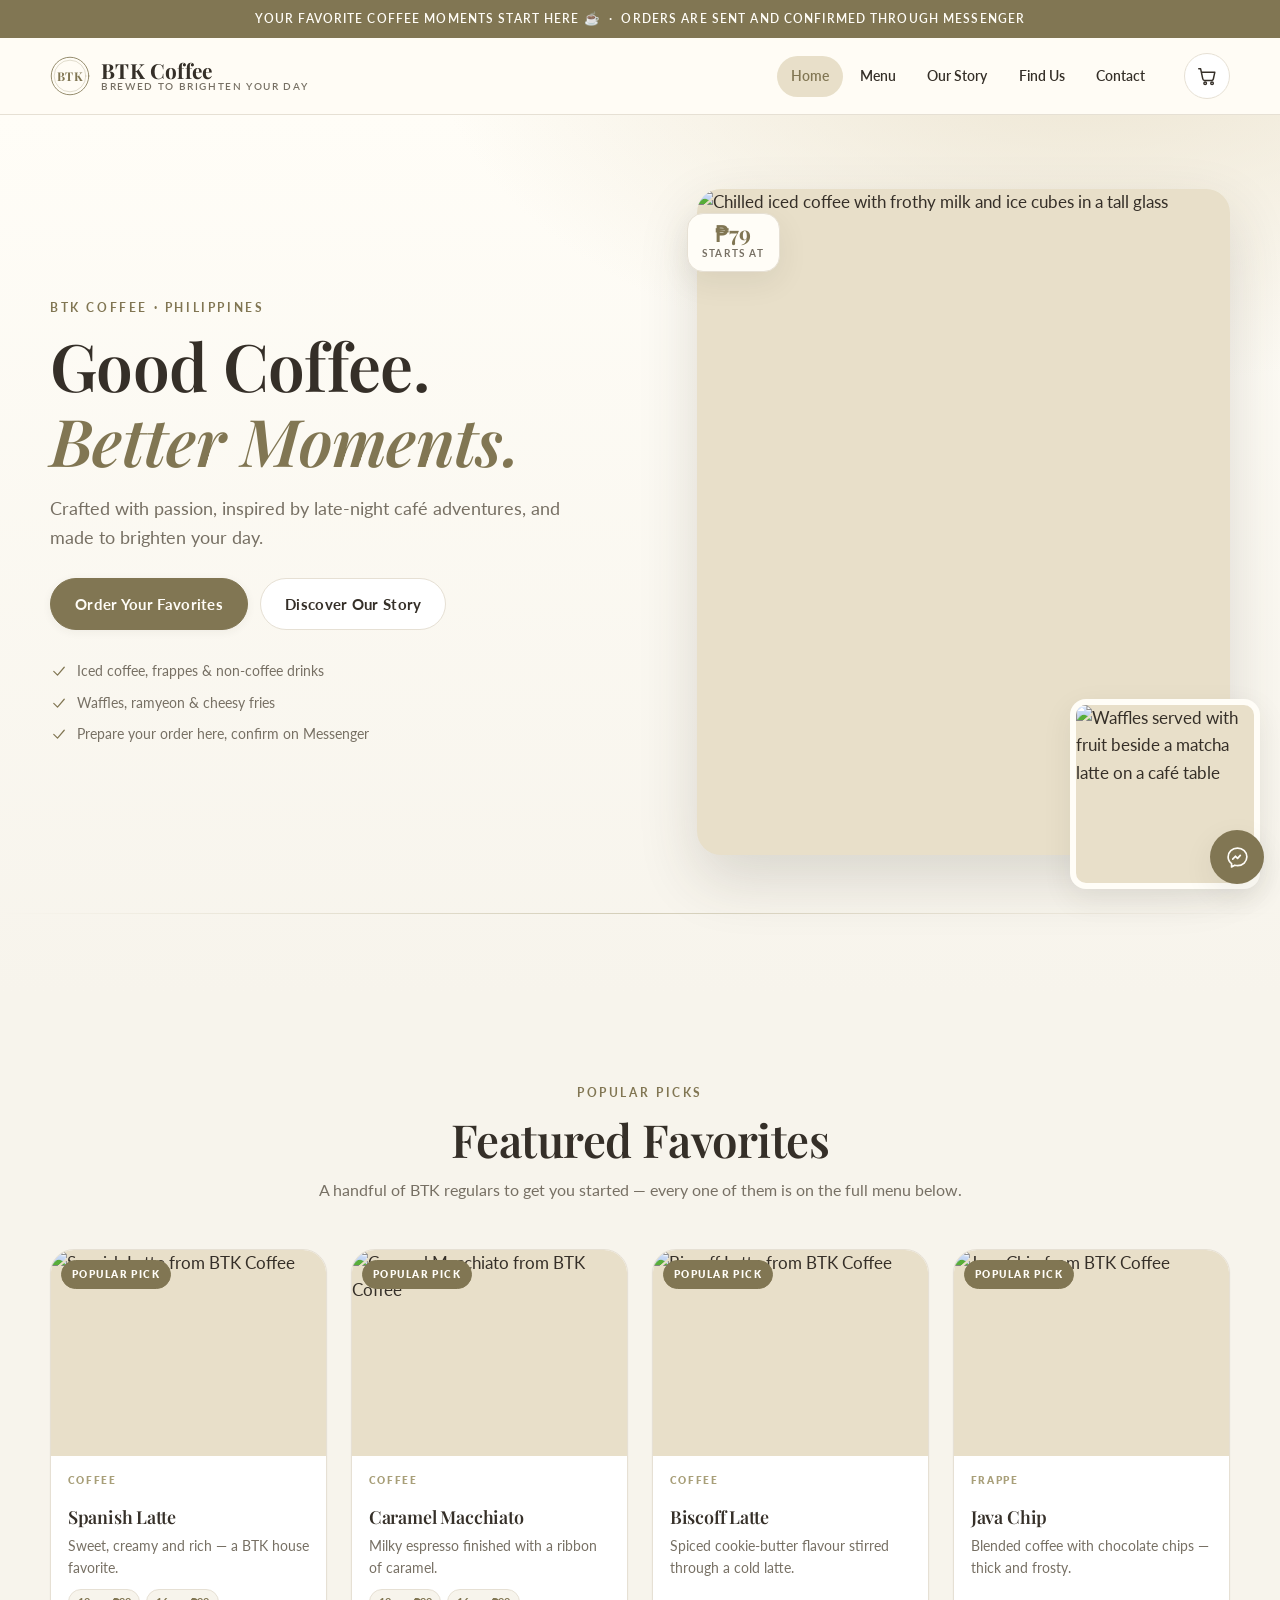
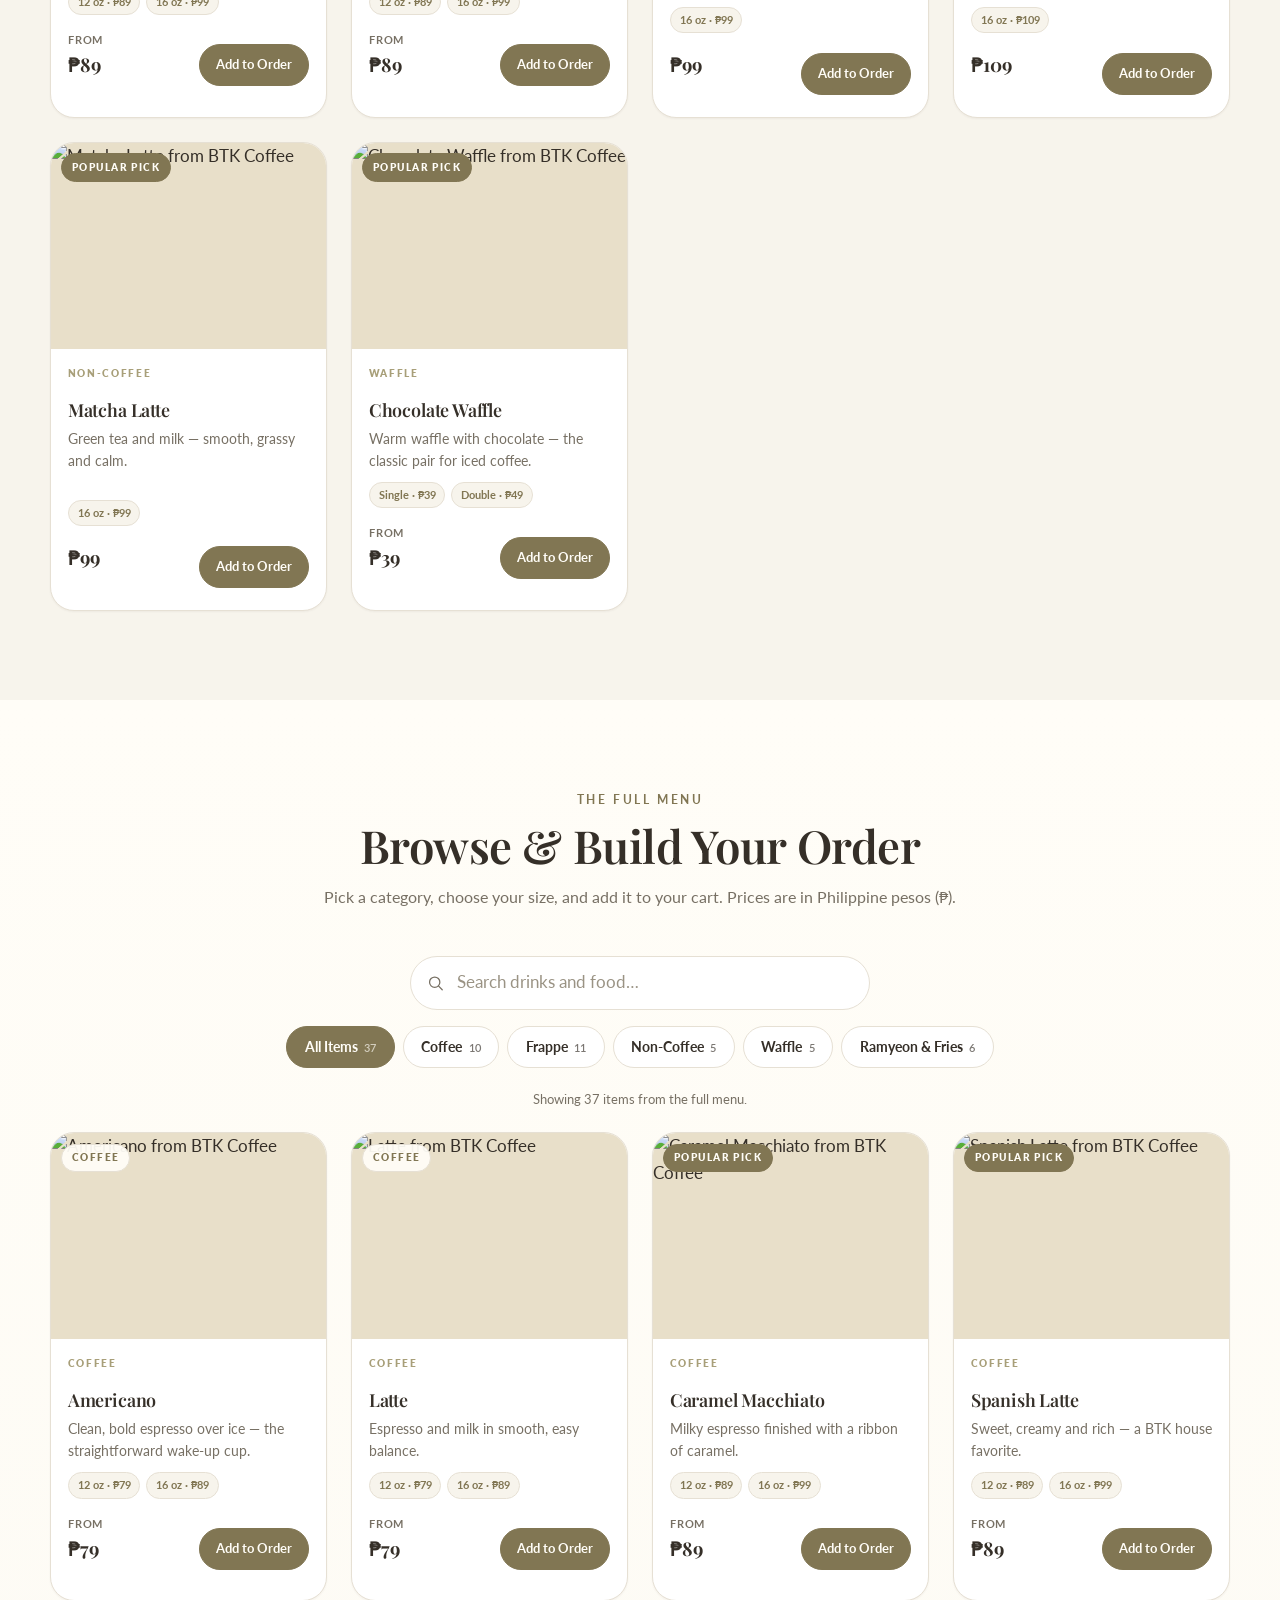
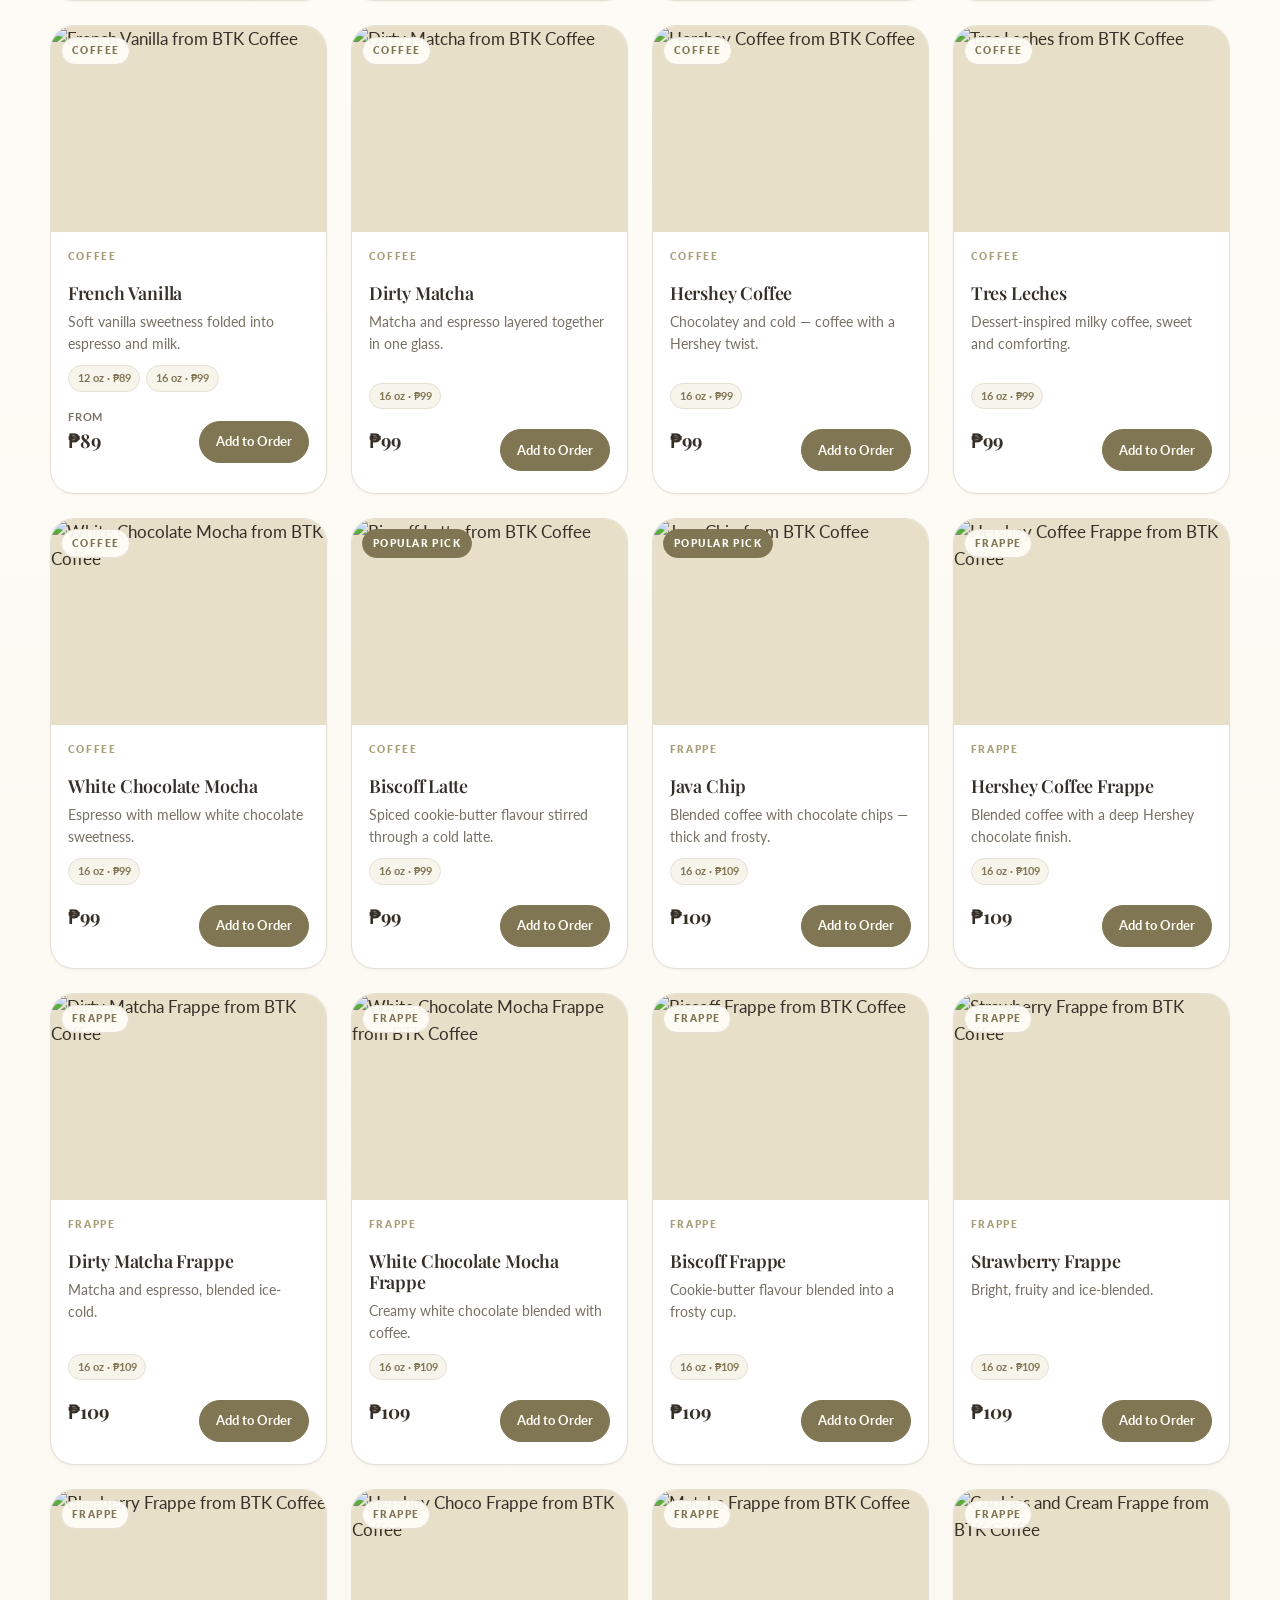
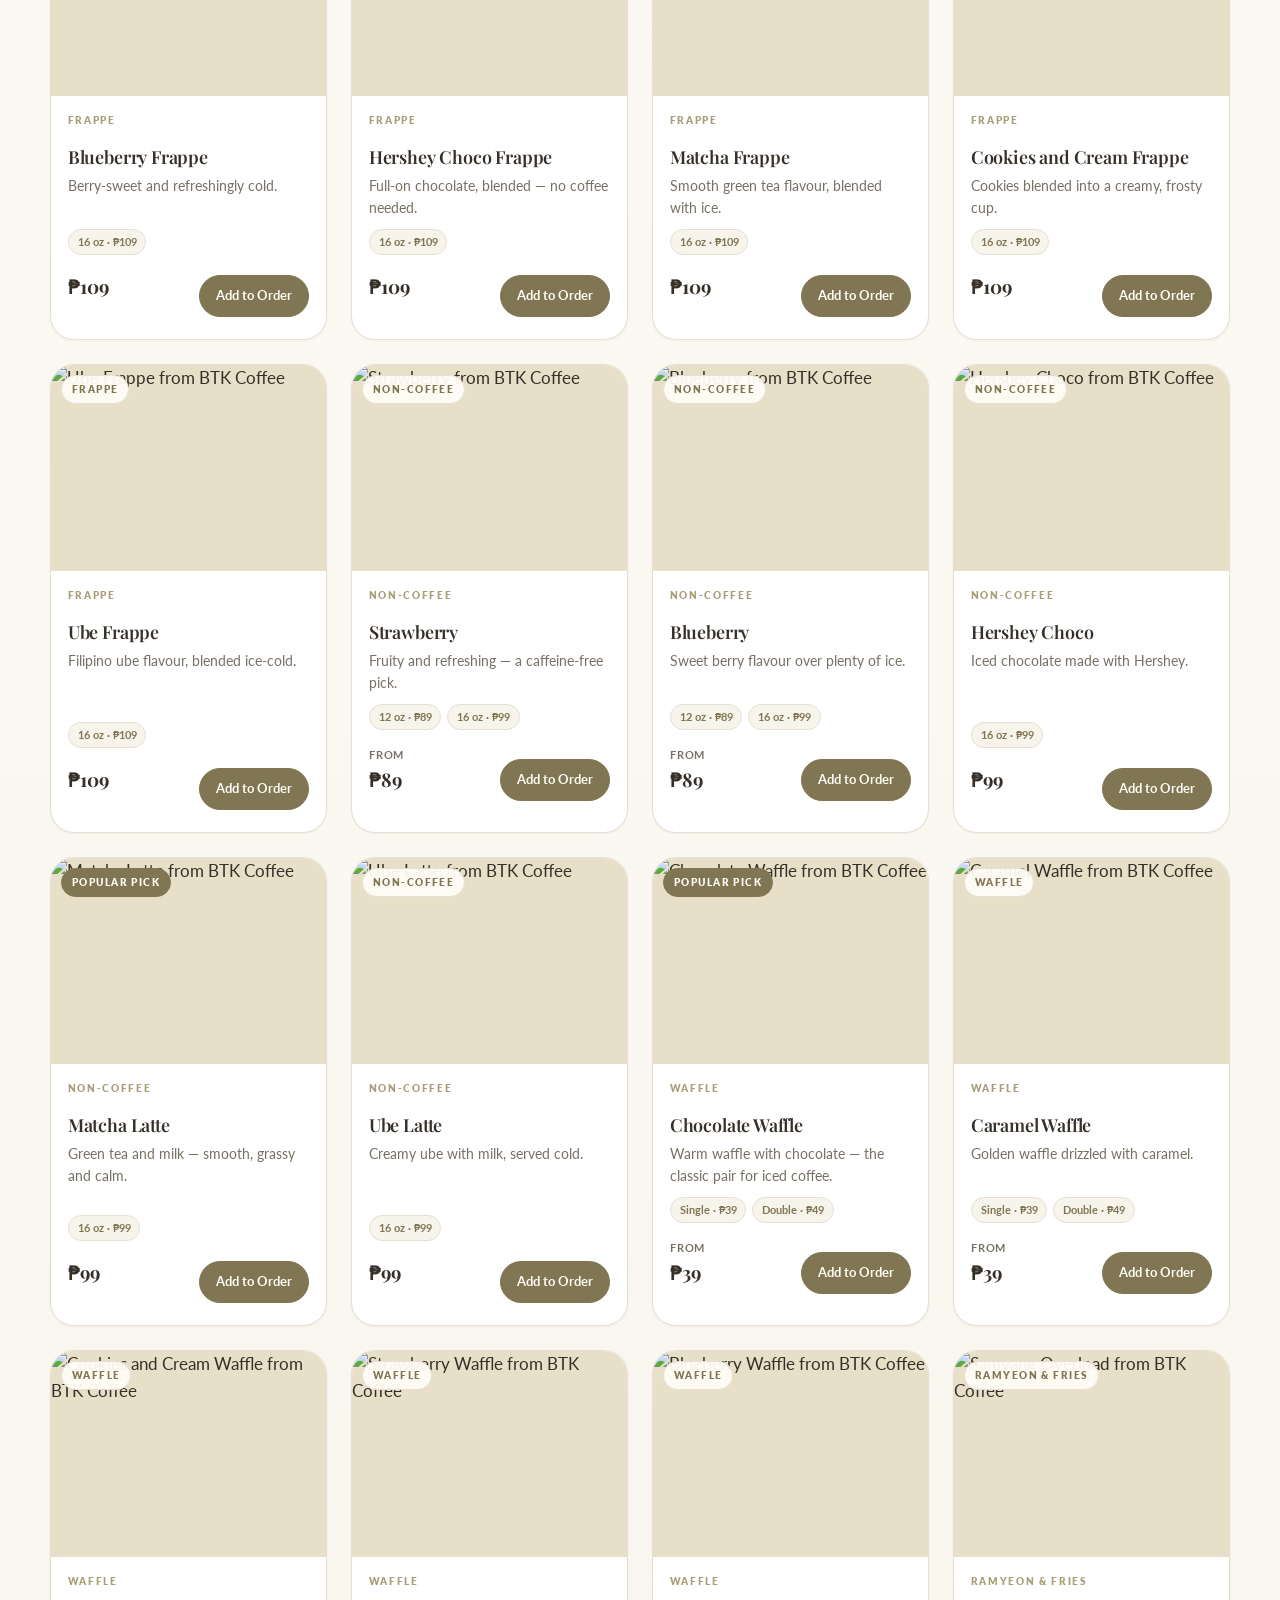
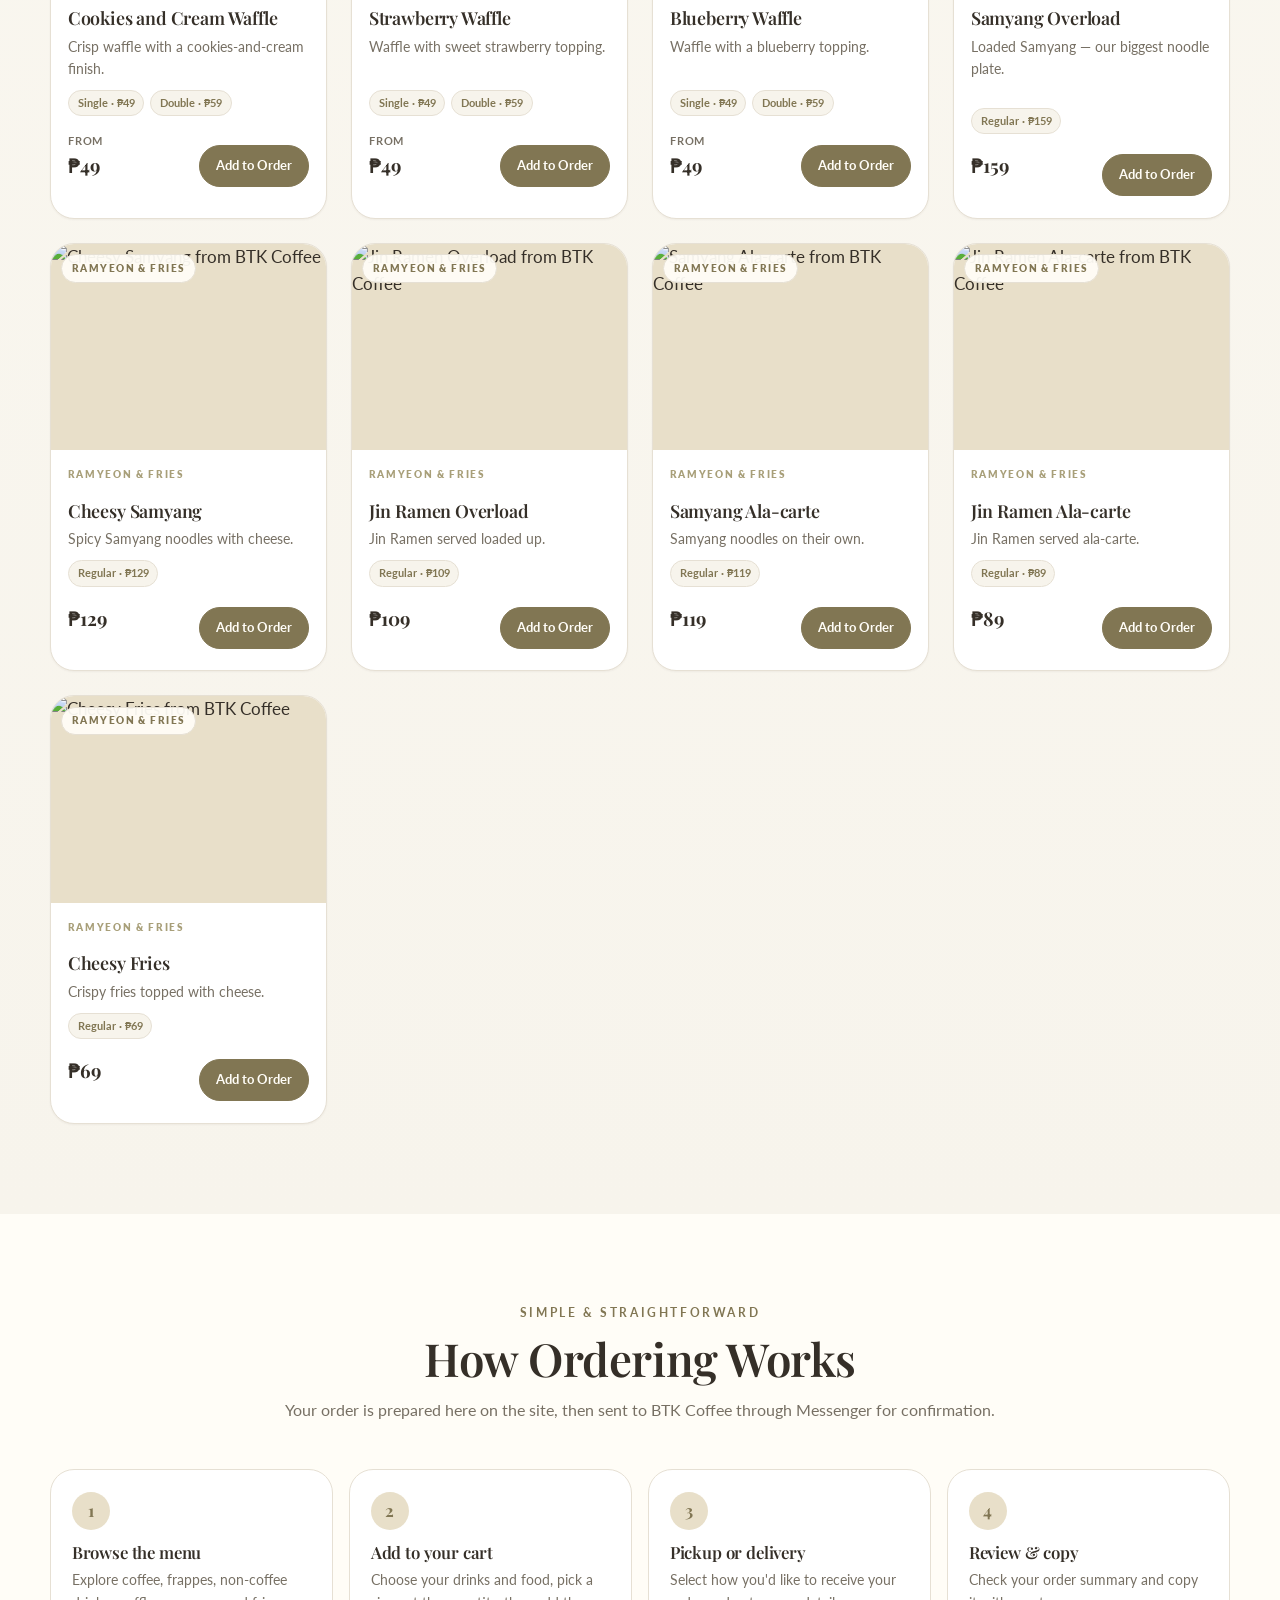
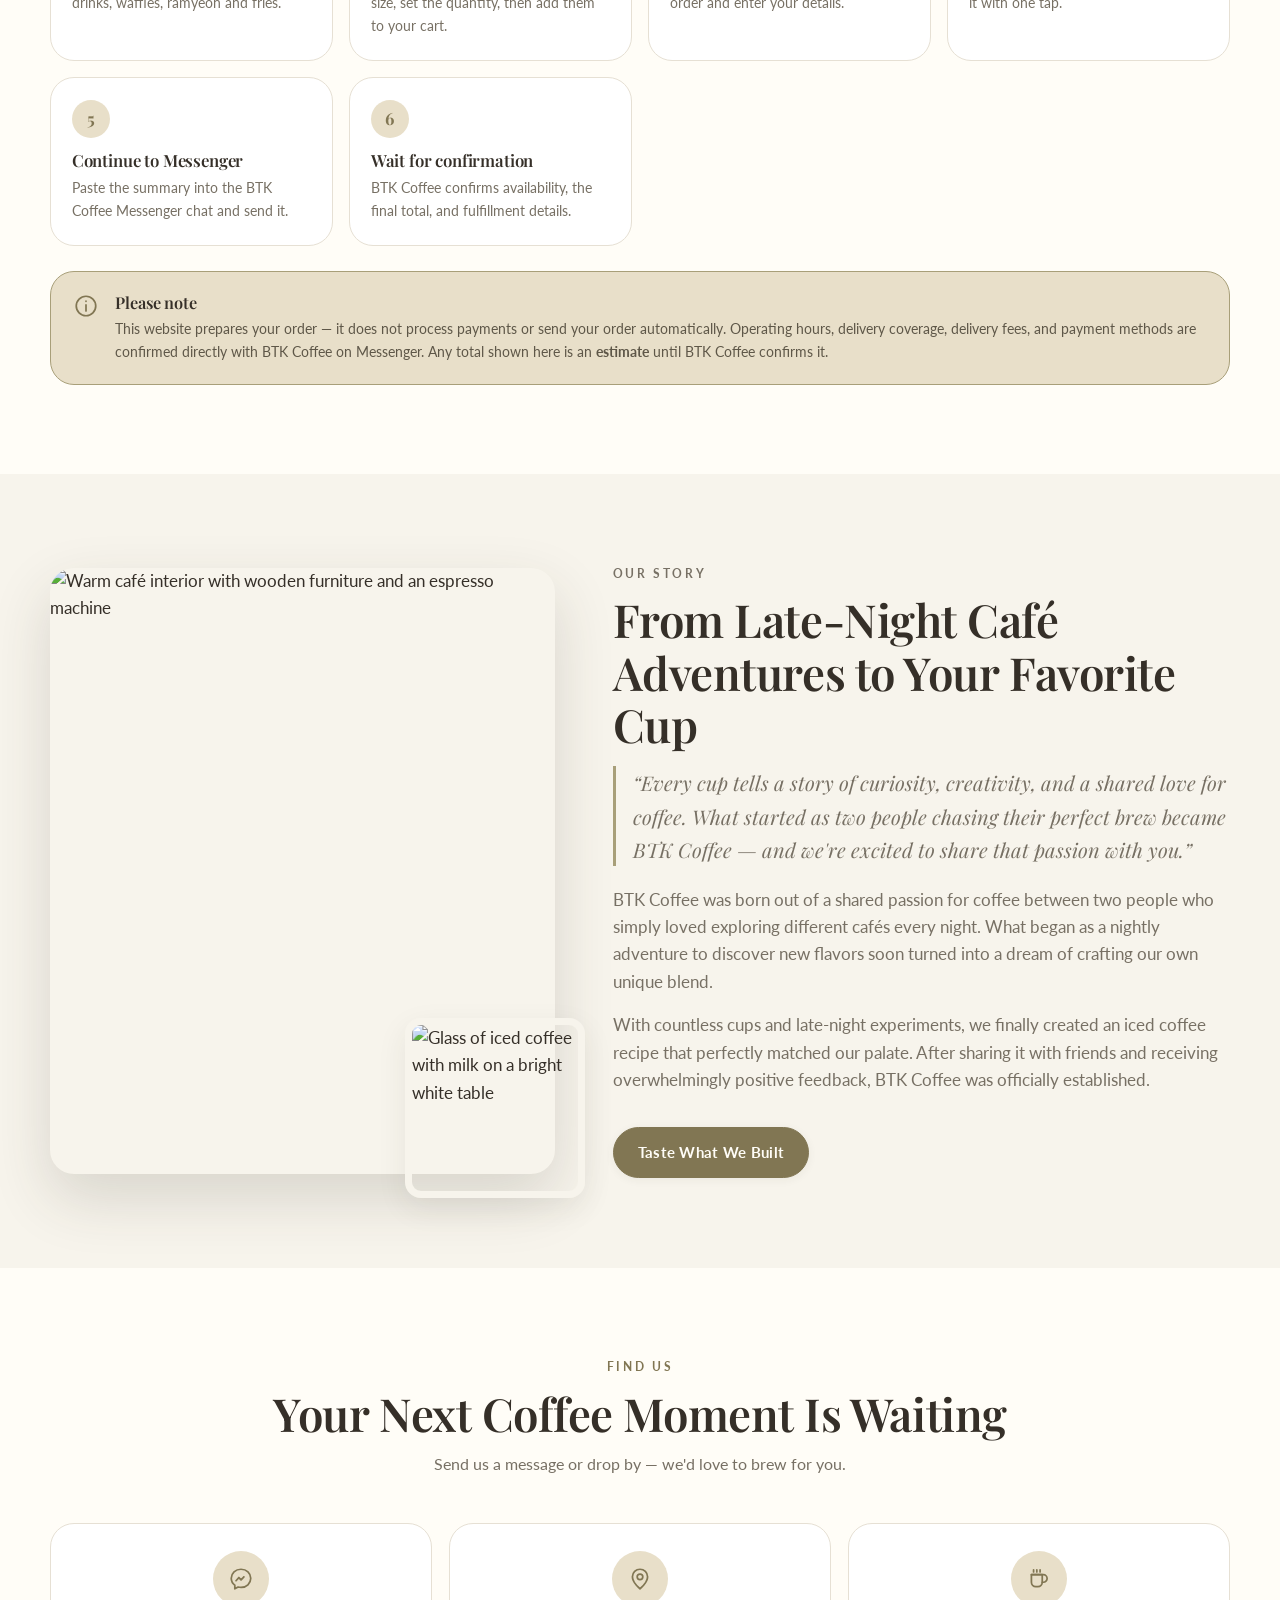
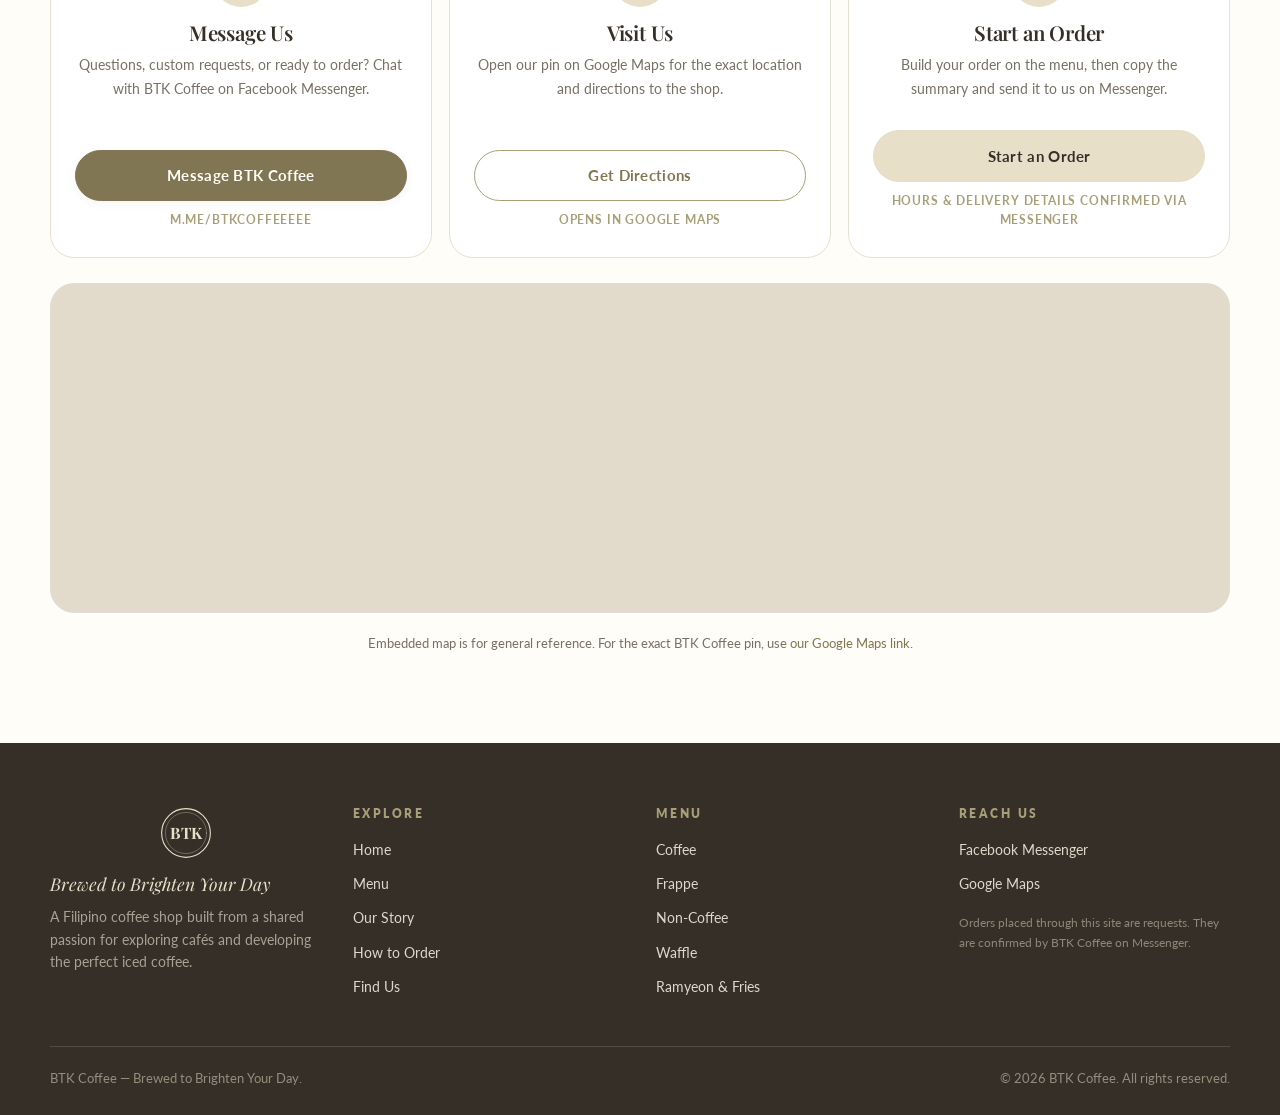
==== index.html @ 8c083056 "Add files via upload" ====
<!DOCTYPE html>
<html lang="en">
<head>
<meta charset="UTF-8">
<meta name="viewport" content="width=device-width, initial-scale=1, viewport-fit=cover">
<title>BTK Coffee | Brewed to Brighten Your Day</title>
<meta name="description" content="BTK Coffee — a Filipino coffee shop born from late-night café adventures. Browse our iced coffee, frappes, non-coffee drinks, waffles, ramyeon and fries, build your order, and send it to us on Messenger.">
<meta name="theme-color" content="#A89F79">
<meta name="author" content="BTK Coffee">

<meta property="og:type" content="website">
<meta property="og:site_name" content="BTK Coffee">
<meta property="og:title" content="BTK Coffee | Brewed to Brighten Your Day">
<meta property="og:description" content="Good Coffee. Better Moments. Browse the BTK Coffee menu, build your order, and send it to us on Messenger.">
<meta property="og:image" content="https://images.pexels.com/photos/4869289/pexels-photo-4869289.jpeg?auto=compress&cs=tinysrgb&fit=crop&h=627&w=1200">
<meta property="og:locale" content="en_PH">
<meta name="twitter:card" content="summary_large_image">
<meta name="twitter:title" content="BTK Coffee | Brewed to Brighten Your Day">
<meta name="twitter:description" content="Good Coffee. Better Moments. Order your favorites from BTK Coffee.">
<meta name="twitter:image" content="https://images.pexels.com/photos/4869289/pexels-photo-4869289.jpeg?auto=compress&cs=tinysrgb&fit=crop&h=627&w=1200">

<!-- Favicon: replace with assets/logo.png (or assets/favicon.png) when the real BTK Coffee logo is available -->
<link rel="icon" href="data:image/svg+xml,%3Csvg xmlns='http://www.w3.org/2000/svg' viewBox='0 0 64 64'%3E%3Crect width='64' height='64' rx='14' fill='%23A89F79'/%3E%3Ctext x='32' y='42' font-family='Georgia,serif' font-size='24' font-weight='700' fill='%23FFFDF7' text-anchor='middle'%3EBTK%3C/text%3E%3C/svg%3E">
<link rel="apple-touch-icon" href="data:image/svg+xml,%3Csvg xmlns='http://www.w3.org/2000/svg' viewBox='0 0 64 64'%3E%3Crect width='64' height='64' rx='14' fill='%23A89F79'/%3E%3Ctext x='32' y='42' font-family='Georgia,serif' font-size='24' font-weight='700' fill='%23FFFDF7' text-anchor='middle'%3EBTK%3C/text%3E%3C/svg%3E">

<link rel="preconnect" href="https://fonts.googleapis.com">
<link rel="preconnect" href="https://fonts.gstatic.com" crossorigin>
<link href="https://fonts.googleapis.com/css2?family=Playfair+Display:ital,wght@0,400;0,500;0,600;0,700;1,400&family=Lato:wght@300;400;700;900&display=swap" rel="stylesheet">
<link rel="stylesheet" href="style.css">
</head>
<body>

<a class="skip-link" href="#main">Skip to main content</a>

<!-- ============ A. ANNOUNCEMENT BAR ============ -->
<div class="announce" role="region" aria-label="Announcement">
  <p>Your favorite coffee moments start here ☕ &nbsp;·&nbsp; Orders are sent and confirmed through Messenger</p>
</div>

<!-- ============ B. NAVIGATION ============ -->
<header class="site-header" id="siteHeader">
  <nav class="nav container" aria-label="Main navigation">
    <a class="brand" href="#home" aria-label="BTK Coffee home">
      <!-- If you have the real logo, replace this mark with:
           <img src="assets/logo.png" alt="BTK Coffee logo" class="brand-img"> -->
      <span class="brand-mark" aria-hidden="true">
        <svg viewBox="0 0 48 48" width="40" height="40" focusable="false">
          <circle cx="24" cy="24" r="22.5" fill="none" stroke="currentColor" stroke-width="1"/>
          <circle cx="24" cy="24" r="19" fill="none" stroke="currentColor" stroke-width="0.5" opacity=".6"/>
          <text x="24" y="29.5" text-anchor="middle" font-family="Playfair Display, Georgia, serif" font-size="14.5" font-weight="700" fill="currentColor" letter-spacing="0.5">BTK</text>
        </svg>
      </span>
      <span class="brand-text">
        <span class="brand-name">BTK Coffee</span>
        <span class="brand-tag">Brewed to Brighten Your Day</span>
      </span>
    </a>

    <ul class="nav-links" id="navLinks">
      <li><a href="#home" class="nav-link">Home</a></li>
      <li><a href="#menu" class="nav-link">Menu</a></li>
      <li><a href="#story" class="nav-link">Our Story</a></li>
      <li><a href="#findus" class="nav-link">Find Us</a></li>
      <li><a href="#contact" class="nav-link">Contact</a></li>
    </ul>

    <div class="nav-actions">
      <button class="cart-btn" id="cartBtn" type="button" aria-label="Open cart" aria-haspopup="dialog" aria-expanded="false">
        <svg viewBox="0 0 24 24" width="22" height="22" fill="none" stroke="currentColor" stroke-width="1.6" stroke-linecap="round" stroke-linejoin="round" aria-hidden="true" focusable="false">
          <path d="M3 4h2l2.4 11.2a2 2 0 0 0 2 1.6h7.5a2 2 0 0 0 2-1.55L20.5 8H6"/>
          <circle cx="10" cy="20" r="1.4"/><circle cx="17.5" cy="20" r="1.4"/>
        </svg>
        <span class="cart-badge" id="cartBadge" aria-hidden="true">0</span>
        <span class="sr-only" id="cartCountSr">0 items in cart</span>
      </button>

      <button class="hamburger" id="hamburger" type="button" aria-label="Open menu" aria-controls="navLinks" aria-expanded="false">
        <span></span><span></span><span></span>
      </button>
    </div>
  </nav>
</header>
<div class="nav-scrim" id="navScrim" hidden></div>

<main id="main">

  <!-- ============ C. HERO ============ -->
  <section class="hero" id="home">
    <div class="container hero-grid">
      <div class="hero-copy">
        <p class="eyebrow">BTK Coffee · Philippines</p>
        <h1>Good Coffee.<br><em>Better Moments.</em></h1>
        <p class="lede">Crafted with passion, inspired by late-night café adventures, and made to brighten your day.</p>
        <div class="hero-cta">
          <a href="#menu" class="btn btn-primary" data-scroll>Order Your Favorites</a>
          <a href="#story" class="btn btn-ghost" data-scroll>Discover Our Story</a>
        </div>
        <ul class="hero-notes">
          <li><svg viewBox="0 0 24 24" class="ico" aria-hidden="true"><path d="M5 12.5 10 17.5 19 7"/></svg> Iced coffee, frappes &amp; non-coffee drinks</li>
          <li><svg viewBox="0 0 24 24" class="ico" aria-hidden="true"><path d="M5 12.5 10 17.5 19 7"/></svg> Waffles, ramyeon &amp; cheesy fries</li>
          <li><svg viewBox="0 0 24 24" class="ico" aria-hidden="true"><path d="M5 12.5 10 17.5 19 7"/></svg> Prepare your order here, confirm on Messenger</li>
        </ul>
      </div>
      <div class="hero-art">
        <figure class="hero-photo main">
          <img src="https://images.pexels.com/photos/4869289/pexels-photo-4869289.jpeg?auto=compress&cs=tinysrgb&fit=crop&h=900&w=700" alt="Chilled iced coffee with frothy milk and ice cubes in a tall glass" width="700" height="900" fetchpriority="high" decoding="async">
        </figure>
        <figure class="hero-photo small">
          <img src="https://images.pexels.com/photos/37105717/pexels-photo-37105717.jpeg?auto=compress&cs=tinysrgb&fit=crop&h=500&w=500" alt="Waffles served with fruit beside a matcha latte on a café table" width="500" height="500" loading="lazy" decoding="async">
        </figure>
        <div class="hero-chip" aria-hidden="true">
          <span class="chip-k">₱79</span>
          <span class="chip-l">starts at</span>
        </div>
      </div>
    </div>
    <div class="divider-leaf" aria-hidden="true"></div>
  </section>

  <!-- ============ D. FEATURED FAVORITES ============ -->
  <section class="section featured" id="featured" aria-labelledby="featuredTitle">
    <div class="container">
      <header class="section-head">
        <p class="eyebrow">Popular Picks</p>
        <h2 id="featuredTitle">Featured Favorites</h2>
        <p class="section-sub">A handful of BTK regulars to get you started — every one of them is on the full menu below.</p>
      </header>
      <div class="grid cards" id="featuredGrid"></div>
    </div>
  </section>

  <!-- ============ E. FULL MENU + ORDERING ============ -->
  <section class="section menu-section" id="menu" aria-labelledby="menuTitle">
    <div class="container">
      <header class="section-head">
        <p class="eyebrow">The Full Menu</p>
        <h2 id="menuTitle">Browse &amp; Build Your Order</h2>
        <p class="section-sub">Pick a category, choose your size, and add it to your cart. Prices are in Philippine pesos (₱).</p>
      </header>

      <div class="menu-toolbar">
        <div class="search-wrap">
          <svg viewBox="0 0 24 24" class="search-ico" aria-hidden="true" focusable="false"><circle cx="11" cy="11" r="6.5"/><path d="m16 16 4.5 4.5"/></svg>
          <label class="sr-only" for="menuSearch">Search the menu by product name</label>
          <input type="search" id="menuSearch" placeholder="Search drinks and food…" autocomplete="off" spellcheck="false">
          <button type="button" class="search-clear" id="searchClear" aria-label="Clear search" hidden>&times;</button>
        </div>
        <div class="tabs" id="categoryTabs" role="tablist" aria-label="Menu categories"></div>
      </div>

      <p class="results-line" id="resultsLine" role="status" aria-live="polite"></p>
      <div class="grid cards" id="menuGrid"></div>
      <div class="empty-results" id="emptyResults" hidden>
        <svg viewBox="0 0 24 24" aria-hidden="true" class="empty-ico"><circle cx="11" cy="11" r="6.5"/><path d="m16 16 4.5 4.5"/></svg>
        <h3>No matches found</h3>
        <p>We couldn't find a product with that name. Try another keyword or browse a different category.</p>
        <button type="button" class="btn btn-outline" id="resetFilters">Reset filters</button>
      </div>
    </div>
  </section>

  <!-- ============ RECENTLY VIEWED ============ -->
  <section class="section recent-section" id="recentSection" aria-labelledby="recentTitle" hidden>
    <div class="container">
      <header class="section-head tight">
        <h2 id="recentTitle" class="h3">Recently Viewed</h2>
        <p class="section-sub">Saved in this browser only.</p>
      </header>
      <div class="recent-row" id="recentRow"></div>
    </div>
  </section>

  <!-- ============ 6. HOW TO ORDER ============ -->
  <section class="section howto" id="howto" aria-labelledby="howtoTitle">
    <div class="container">
      <header class="section-head">
        <p class="eyebrow">Simple &amp; Straightforward</p>
        <h2 id="howtoTitle">How Ordering Works</h2>
        <p class="section-sub">Your order is prepared here on the site, then sent to BTK Coffee through Messenger for confirmation.</p>
      </header>
      <ol class="steps">
        <li><span class="step-n">1</span><h3>Browse the menu</h3><p>Explore coffee, frappes, non-coffee drinks, waffles, ramyeon and fries.</p></li>
        <li><span class="step-n">2</span><h3>Add to your cart</h3><p>Choose your drinks and food, pick a size, set the quantity, then add them to your cart.</p></li>
        <li><span class="step-n">3</span><h3>Pickup or delivery</h3><p>Select how you'd like to receive your order and enter your details.</p></li>
        <li><span class="step-n">4</span><h3>Review &amp; copy</h3><p>Check your order summary and copy it with one tap.</p></li>
        <li><span class="step-n">5</span><h3>Continue to Messenger</h3><p>Paste the summary into the BTK Coffee Messenger chat and send it.</p></li>
        <li><span class="step-n">6</span><h3>Wait for confirmation</h3><p>BTK Coffee confirms availability, the final total, and fulfillment details.</p></li>
      </ol>
      <div class="note-card">
        <svg viewBox="0 0 24 24" class="ico-lg" aria-hidden="true"><circle cx="12" cy="12" r="9"/><path d="M12 11v5.5M12 7.6v.1"/></svg>
        <div>
          <h3>Please note</h3>
          <p>This website prepares your order — it does not process payments or send your order automatically. Operating hours, delivery coverage, delivery fees, and payment methods are confirmed directly with BTK Coffee on Messenger. Any total shown here is an <strong>estimate</strong> until BTK Coffee confirms it.</p>
        </div>
      </div>
    </div>
  </section>

  <!-- ============ 7. OUR STORY ============ -->
  <section class="section story" id="story" aria-labelledby="storyTitle">
    <div class="container story-grid">
      <div class="story-art">
        <img src="https://images.pexels.com/photos/20342119/pexels-photo-20342119.jpeg?auto=compress&cs=tinysrgb&fit=crop&h=840&w=700" alt="Warm café interior with wooden furniture and an espresso machine" width="700" height="840" loading="lazy" decoding="async">
        <img class="story-art-2" src="https://images.pexels.com/photos/7808403/pexels-photo-7808403.jpeg?auto=compress&cs=tinysrgb&fit=crop&h=420&w=420" alt="Glass of iced coffee with milk on a bright white table" width="420" height="420" loading="lazy" decoding="async">
      </div>
      <div class="story-copy">
        <p class="eyebrow">Our Story</p>
        <h2 id="storyTitle">From Late-Night Café Adventures to Your Favorite Cup</h2>
        <p class="story-quote">“Every cup tells a story of curiosity, creativity, and a shared love for coffee. What started as two people chasing their perfect brew became BTK Coffee — and we're excited to share that passion with you.”</p>
        <p>BTK Coffee was born out of a shared passion for coffee between two people who simply loved exploring different cafés every night. What began as a nightly adventure to discover new flavors soon turned into a dream of crafting our own unique blend.</p>
        <p>With countless cups and late-night experiments, we finally created an iced coffee recipe that perfectly matched our palate. After sharing it with friends and receiving overwhelmingly positive feedback, BTK Coffee was officially established.</p>
        <a href="#menu" class="btn btn-primary" data-scroll>Taste What We Built</a>
      </div>
    </div>
  </section>

  <!-- ============ 8. FIND US / CONTACT ============ -->
  <section class="section findus" id="findus" aria-labelledby="findusTitle">
    <div class="container">
      <header class="section-head">
        <p class="eyebrow">Find Us</p>
        <h2 id="findusTitle">Your Next Coffee Moment Is Waiting</h2>
        <p class="section-sub">Send us a message or drop by — we'd love to brew for you.</p>
      </header>

      <div class="contact-grid" id="contact">
        <article class="contact-card">
          <span class="contact-ico" aria-hidden="true">
            <svg viewBox="0 0 24 24"><path d="M12 3C6.9 3 3 6.8 3 11.4c0 2.6 1.3 4.9 3.3 6.4v3.3l3-1.7c.9.2 1.8.4 2.7.4 5.1 0 9-3.8 9-8.4S17.1 3 12 3z"/><path d="m7.4 13.6 2.7-2.8 2 2 2.6-2.8-2.7 2.8-2-2z"/></svg>
          </span>
          <h3>Message Us</h3>
          <p>Questions, custom requests, or ready to order? Chat with BTK Coffee on Facebook Messenger.</p>
          <a class="btn btn-primary full" href="https://m.me/btkcoffeeeee" target="_blank" rel="noopener noreferrer">Message BTK Coffee</a>
          <p class="contact-meta">m.me/btkcoffeeeee</p>
        </article>

        <article class="contact-card">
          <span class="contact-ico" aria-hidden="true">
            <svg viewBox="0 0 24 24"><path d="M12 21s7-5.6 7-11a7 7 0 1 0-14 0c0 5.4 7 11 7 11z"/><circle cx="12" cy="10" r="2.6"/></svg>
          </span>
          <h3>Visit Us</h3>
          <p>Open our pin on Google Maps for the exact location and directions to the shop.</p>
          <a class="btn btn-outline full" href="https://maps.app.goo.gl/x8PXrcovtmqqKweg9?g_st=ipc" target="_blank" rel="noopener noreferrer">Get Directions</a>
          <p class="contact-meta">Opens in Google Maps</p>
        </article>

        <article class="contact-card">
          <span class="contact-ico" aria-hidden="true">
            <svg viewBox="0 0 24 24"><path d="M5 8h11a3.5 3.5 0 0 1 0 7h-1"/><path d="M5 8v7a4 4 0 0 0 4 4h2a4 4 0 0 0 4-4V8z"/><path d="M7 3.5v2M10 3.5v2M13 3.5v2"/></svg>
          </span>
          <h3>Start an Order</h3>
          <p>Build your order on the menu, then copy the summary and send it to us on Messenger.</p>
          <button type="button" class="btn btn-soft full" data-goto="#menu">Start an Order</button>
          <p class="contact-meta">Hours &amp; delivery details confirmed via Messenger</p>
        </article>
      </div>

      <div class="map-wrap">
        <iframe title="Map showing the BTK Coffee area" src="https://www.google.com/maps?q=Philippines&output=embed" loading="lazy" referrerpolicy="no-referrer-when-downgrade" allowfullscreen></iframe>
        <p class="map-note">Embedded map is for general reference. For the exact BTK Coffee pin, use <a href="https://maps.app.goo.gl/x8PXrcovtmqqKweg9?g_st=ipc" target="_blank" rel="noopener noreferrer">our Google Maps link</a>.</p>
      </div>
    </div>
  </section>
</main>

<!-- ============ 9. FOOTER ============ -->
<footer class="site-footer">
  <div class="container footer-grid">
    <div class="footer-brand">
      <span class="brand-mark lg" aria-hidden="true">
        <svg viewBox="0 0 48 48" width="52" height="52" focusable="false">
          <circle cx="24" cy="24" r="22.5" fill="none" stroke="currentColor" stroke-width="1"/>
          <circle cx="24" cy="24" r="19" fill="none" stroke="currentColor" stroke-width="0.5" opacity=".6"/>
          <text x="24" y="29.5" text-anchor="middle" font-family="Playfair Display, Georgia, serif" font-size="14.5" font-weight="700" fill="currentColor">BTK</text>
        </svg>
      </span>
      <p class="footer-tag">Brewed to Brighten Your Day</p>
      <p class="footer-blurb">A Filipino coffee shop built from a shared passion for exploring cafés and developing the perfect iced coffee.</p>
    </div>

    <nav class="footer-col" aria-label="Footer navigation">
      <h3>Explore</h3>
      <ul>
        <li><a href="#home" data-scroll>Home</a></li>
        <li><a href="#menu" data-scroll>Menu</a></li>
        <li><a href="#story" data-scroll>Our Story</a></li>
        <li><a href="#howto" data-scroll>How to Order</a></li>
        <li><a href="#findus" data-scroll>Find Us</a></li>
      </ul>
    </nav>

    <nav class="footer-col" aria-label="Menu categories">
      <h3>Menu</h3>
      <ul id="footerCats"></ul>
    </nav>

    <div class="footer-col">
      <h3>Reach Us</h3>
      <ul>
        <li><a href="https://m.me/btkcoffeeeee" target="_blank" rel="noopener noreferrer">Facebook Messenger</a></li>
        <li><a href="https://maps.app.goo.gl/x8PXrcovtmqqKweg9?g_st=ipc" target="_blank" rel="noopener noreferrer">Google Maps</a></li>
      </ul>
      <p class="footer-small">Orders placed through this site are requests. They are confirmed by BTK Coffee on Messenger.</p>
    </div>
  </div>
  <div class="container footer-bottom">
    <p>BTK Coffee — Brewed to Brighten Your Day.</p>
    <p>&copy; <span id="year">2026</span> BTK Coffee. All rights reserved.</p>
  </div>
</footer>

<!-- ============ OPTION PICKER MODAL ============ -->
<div class="modal-scrim" id="optionScrim" hidden>
  <div class="modal" role="dialog" aria-modal="true" aria-labelledby="optTitle" id="optionModal">
    <button type="button" class="modal-close" id="optClose" aria-label="Close">&times;</button>
    <div class="opt-media"><img id="optImg" src="" alt="" width="520" height="320" decoding="async"></div>
    <div class="opt-body">
      <p class="opt-cat" id="optCat"></p>
      <h3 id="optTitle"></h3>
      <p class="opt-desc" id="optDesc"></p>
      <fieldset class="opt-sizes">
        <legend>Choose a size <span class="req" id="optReq">*</span></legend>
        <div class="size-options" id="optSizes"></div>
        <p class="field-error" id="optSizeError" role="alert"></p>
      </fieldset>
      <div class="opt-foot">
        <div class="qty" role="group" aria-label="Quantity">
          <button type="button" class="qty-btn" id="optMinus" aria-label="Decrease quantity">&minus;</button>
          <input type="text" inputmode="numeric" id="optQty" value="1" aria-label="Quantity" readonly>
          <button type="button" class="qty-btn" id="optPlus" aria-label="Increase quantity">+</button>
        </div>
        <button type="button" class="btn btn-primary grow" id="optAdd">Add to Order · <span id="optTotal">₱0</span></button>
      </div>
    </div>
  </div>
</div>

<!-- ============ 4. CART DRAWER ============ -->
<div class="drawer-scrim" id="cartScrim" hidden></div>
<aside class="drawer" id="cartDrawer" role="dialog" aria-modal="true" aria-labelledby="cartTitle" aria-hidden="true">
  <header class="drawer-head">
    <h2 id="cartTitle">Your Order</h2>
    <button type="button" class="drawer-close" id="cartClose" aria-label="Close cart">&times;</button>
  </header>

  <p class="cart-restored" id="cartRestored" hidden>We restored the cart you saved in this browser.</p>

  <div class="drawer-body" id="cartBody">
    <div class="cart-empty" id="cartEmpty">
      <svg viewBox="0 0 24 24" class="empty-cup" aria-hidden="true"><path d="M5 8h11a3.5 3.5 0 0 1 0 7h-1"/><path d="M5 8v7a4 4 0 0 0 4 4h2a4 4 0 0 0 4-4V8z"/><path d="M7 3.5v2M10 3.5v2M13 3.5v2"/></svg>
      <h3>Your cart is empty</h3>
      <p>Add a drink or a snack and it will show up here.</p>
      <button type="button" class="btn btn-primary" id="emptyBrowse">Browse the Menu</button>
    </div>
    <ul class="cart-list" id="cartList"></ul>
  </div>

  <footer class="drawer-foot" id="cartFoot" hidden>
    <dl class="totals">
      <div><dt>Subtotal</dt><dd id="sumSubtotal">₱0</dd></div>
      <div><dt>Service fee</dt><dd id="sumService">₱0</dd></div>
      <div><dt>Delivery fee</dt><dd id="sumDelivery" class="muted">To be confirmed</dd></div>
      <div class="grand"><dt>Estimated total</dt><dd id="sumTotal">₱0</dd></div>
    </dl>
    <p class="fineprint">Estimated total — delivery fees (if any) and availability are confirmed by BTK Coffee on Messenger.</p>
    <div class="drawer-actions">
      <button type="button" class="btn btn-primary full" id="toCheckout">Proceed to Checkout</button>
      <button type="button" class="btn btn-ghost full" id="continueShopping">Continue Shopping</button>
      <button type="button" class="btn btn-link" id="clearCart">Clear cart</button>
    </div>
  </footer>
</aside>

<!-- ============ 5. CHECKOUT MODAL ============ -->
<div class="modal-scrim wide" id="checkoutScrim" hidden>
  <div class="modal checkout-modal" role="dialog" aria-modal="true" aria-labelledby="checkoutTitle" id="checkoutModal">
    <header class="checkout-head">
      <div>
        <p class="eyebrow">Checkout</p>
        <h2 id="checkoutTitle">Prepare Your Order</h2>
      </div>
      <button type="button" class="modal-close" id="checkoutClose" aria-label="Close checkout">&times;</button>
    </header>

    <ol class="stepper" id="stepper" aria-label="Checkout progress">
      <li class="is-active" data-step="1"><span>1</span> Details</li>
      <li data-step="2"><span>2</span> Review</li>
      <li data-step="3"><span>3</span> Send</li>
    </ol>

    <div class="checkout-body">
      <!-- STEP 1 -->
      <section class="step" id="step1" aria-label="Customer details">
        <form id="checkoutForm" novalidate>
          <div class="field">
            <label for="custName">Full name <span class="req">*</span></label>
            <input type="text" id="custName" name="custName" autocomplete="name" placeholder="Juan Dela Cruz" aria-describedby="errName">
            <p class="field-error" id="errName" role="alert"></p>
          </div>

          <div class="field">
            <label for="custPhone">Mobile number <span class="req">*</span></label>
            <input type="tel" id="custPhone" name="custPhone" autocomplete="tel" inputmode="tel" placeholder="09XX XXX XXXX" aria-describedby="errPhone phoneHint">
            <p class="hint" id="phoneHint">Philippine mobile format: 09XXXXXXXXX, +639XXXXXXXXX, or 639XXXXXXXXX.</p>
            <p class="field-error" id="errPhone" role="alert"></p>
          </div>

          <fieldset class="field">
            <legend>Order type <span class="req">*</span></legend>
            <div class="radio-row">
              <label class="radio-card">
                <input type="radio" name="orderType" value="Pickup" checked>
                <span class="rc-body">
                  <svg viewBox="0 0 24 24" aria-hidden="true" class="ico"><path d="M5 8h11a3.5 3.5 0 0 1 0 7h-1"/><path d="M5 8v7a4 4 0 0 0 4 4h2a4 4 0 0 0 4-4V8z"/></svg>
                  <strong>Pickup</strong><small>Claim it at the shop</small>
                </span>
              </label>
              <label class="radio-card">
                <input type="radio" name="orderType" value="Delivery">
                <span class="rc-body">
                  <svg viewBox="0 0 24 24" aria-hidden="true" class="ico"><path d="M3 15V7h10v8"/><path d="M13 10h4l3 3v2h-7"/><circle cx="7" cy="17" r="1.8"/><circle cx="17" cy="17" r="1.8"/></svg>
                  <strong>Delivery</strong><small>Coverage &amp; fee confirmed on Messenger</small>
                </span>
              </label>
            </div>
          </fieldset>

          <div class="field" id="addressField" hidden>
            <label for="custAddress">Delivery address <span class="req">*</span></label>
            <textarea id="custAddress" name="custAddress" rows="3" autocomplete="street-address" placeholder="House/unit no., street, barangay, city, landmark" aria-describedby="errAddress"></textarea>
            <p class="field-error" id="errAddress" role="alert"></p>
          </div>

          <div class="field">
            <label for="custTime" id="timeLabel">Preferred pickup time <span class="optional">(optional)</span></label>
            <input type="text" id="custTime" name="custTime" placeholder="e.g. Today, around 4:00 PM" aria-describedby="timeHint">
            <p class="hint" id="timeHint">A request only — BTK Coffee confirms the actual schedule.</p>
          </div>

          <div class="field">
            <label for="custNotes">Order notes <span class="optional">(optional)</span></label>
            <textarea id="custNotes" name="custNotes" rows="3" placeholder="Less ice, extra shot, allergies to mention, etc."></textarea>
          </div>

          <div class="form-error" id="formError" role="alert" hidden></div>

          <div class="step-actions">
            <button type="button" class="btn btn-ghost" id="backToCart">Back to Cart</button>
            <button type="submit" class="btn btn-primary grow">Review Order</button>
          </div>
        </form>
      </section>

      <!-- STEP 2 -->
      <section class="step" id="step2" hidden aria-label="Order review">
        <div class="review" id="reviewBox"></div>
        <div class="note-inline">
          <strong>Not yet confirmed.</strong> Sending this summary places a request. BTK Coffee confirms availability, the final total, and fulfillment details on Messenger.
        </div>
        <div class="step-actions">
          <button type="button" class="btn btn-ghost" id="backToDetails">Edit Details</button>
          <button type="button" class="btn btn-outline" id="editCartFromReview">Edit Cart</button>
          <button type="button" class="btn btn-primary grow" id="placeOrder">Place Order</button>
        </div>
      </section>

      <!-- STEP 3 -->
      <section class="step" id="step3" hidden aria-label="Send your order">
        <div class="pending-banner">
          <span class="pb-ico" aria-hidden="true">
            <svg viewBox="0 0 24 24"><circle cx="12" cy="12" r="9"/><path d="M12 7.5V12l3 2"/></svg>
          </span>
          <div>
            <h3>Order prepared — awaiting confirmation</h3>
            <p>Your order is <strong>not confirmed yet</strong>. Copy the summary below and send it to BTK Coffee on Messenger. It is confirmed only when BTK Coffee replies to acknowledge it.</p>
          </div>
        </div>

        <p class="ref-line">Order reference: <strong id="orderRef">—</strong></p>

        <label class="sr-only" for="summaryText">Order summary text</label>
        <textarea id="summaryText" class="summary-box" rows="16" readonly></textarea>

        <div class="send-actions">
          <button type="button" class="btn btn-outline" id="copySummary">
            <svg viewBox="0 0 24 24" class="ico" aria-hidden="true"><rect x="9" y="9" width="11" height="11" rx="2"/><path d="M5 15V6a2 2 0 0 1 2-2h8"/></svg>
            Copy Order Summary
          </button>
          <a class="btn btn-primary" id="toMessenger" href="https://m.me/btkcoffeeeee" target="_blank" rel="noopener noreferrer">Continue to Messenger</a>
        </div>
        <p class="copy-status" id="copyStatus" role="status" aria-live="polite"></p>

        <ol class="send-steps">
          <li>Tap <strong>Copy Order Summary</strong>.</li>
          <li>Tap <strong>Continue to Messenger</strong> to open the BTK Coffee chat.</li>
          <li><strong>Paste the summary</strong> into the conversation and send it.</li>
          <li>Wait for BTK Coffee to confirm availability and the final total.</li>
        </ol>

        <p class="fineprint">A copy of this reference and summary is saved in <strong>this browser only</strong> (localStorage). It is not a server-side order record.</p>

        <div class="step-actions">
          <button type="button" class="btn btn-ghost" id="printSummary">Print / Save as PDF</button>
          <button type="button" class="btn btn-soft grow" id="doneShopping">Done — Continue Shopping</button>
        </div>
      </section>
    </div>
  </div>
</div>

<!-- Floating helpers -->
<a class="fab fab-msg" href="https://m.me/btkcoffeeeee" target="_blank" rel="noopener noreferrer" aria-label="Message BTK Coffee on Messenger">
  <svg viewBox="0 0 24 24" aria-hidden="true"><path d="M12 3C6.9 3 3 6.8 3 11.4c0 2.6 1.3 4.9 3.3 6.4v3.3l3-1.7c.9.2 1.8.4 2.7.4 5.1 0 9-3.8 9-8.4S17.1 3 12 3z"/><path d="m7.4 13.6 2.7-2.8 2 2 2.6-2.8-2.7 2.8-2-2z"/></svg>
</a>
<button type="button" class="fab fab-top" id="backToTop" aria-label="Back to top" hidden>
  <svg viewBox="0 0 24 24" aria-hidden="true"><path d="M12 19V6M6 12l6-6 6 6"/></svg>
</button>
<button type="button" class="mobile-cart-bar" id="mobileCartBar" hidden>
  <span class="mcb-left">
    <svg viewBox="0 0 24 24" aria-hidden="true"><path d="M3 4h2l2.4 11.2a2 2 0 0 0 2 1.6h7.5a2 2 0 0 0 2-1.55L20.5 8H6"/><circle cx="10" cy="20" r="1.4"/><circle cx="17.5" cy="20" r="1.4"/></svg>
    <span id="mcbCount">0 items</span>
  </span>
  <span class="mcb-right">View cart · <span id="mcbTotal">₱0</span></span>
</button>

<div class="toasts" id="toasts" role="status" aria-live="polite" aria-atomic="false"></div>

<script src="script.js"></script>
</body>
</html>
---- style.css ----
/* ============================================================
   BTK Coffee — style.css
   Khaki / cream / ivory café design system
   ============================================================ */

/* ---------- 1. Tokens ---------- */
:root{
  --khaki:#A89F79;
  --khaki-deep:#817653;
  --sage:#B8B49A;
  --beige:#E8DFC9;
  --cream:#F7F4EC;
  --ivory:#FFFDF7;
  --white:#FFFFFF;
  --ink:#352F28;
  --muted:#777064;
  --line:#E6E0D4;

  --radius-sm:10px;
  --radius:16px;
  --radius-lg:24px;
  --radius-pill:999px;

  --shadow-xs:0 1px 2px rgba(53,47,40,.05);
  --shadow-sm:0 2px 10px rgba(53,47,40,.06);
  --shadow:0 10px 30px rgba(53,47,40,.08);
  --shadow-lg:0 24px 60px rgba(53,47,40,.16);

  --head:"Playfair Display", Georgia, "Times New Roman", serif;
  --body:"Lato", -apple-system, BlinkMacSystemFont, "Segoe UI", Roboto, Helvetica, Arial, sans-serif;

  --sp-1:.25rem; --sp-2:.5rem; --sp-3:.75rem; --sp-4:1rem;
  --sp-5:1.5rem; --sp-6:2rem; --sp-7:3rem; --sp-8:4.5rem;

  --maxw:1180px;
  --ease:cubic-bezier(.22,.61,.36,1);
  --t:.28s var(--ease);
  --header-h:76px;
}

/* ---------- 2. Reset ---------- */
*,*::before,*::after{box-sizing:border-box}
html{-webkit-text-size-adjust:100%;scroll-behavior:smooth;scroll-padding-top:calc(var(--header-h) + 18px)}
body{
  margin:0;
  font-family:var(--body);
  font-size:clamp(15px,.5vw + 14px,16.5px);
  line-height:1.65;
  color:var(--ink);
  background:var(--cream);
  overflow-x:hidden;
  -webkit-font-smoothing:antialiased;
}
body.no-scroll{overflow:hidden}
img{max-width:100%;display:block;height:auto}
button,input,textarea,select{font:inherit;color:inherit}
button{cursor:pointer;background:none;border:0}
a{color:var(--khaki-deep);text-decoration:none}
a:hover{color:var(--ink)}
ul,ol{margin:0;padding:0;list-style:none}
h1,h2,h3,h4{font-family:var(--head);font-weight:600;line-height:1.15;margin:0;letter-spacing:-.01em}
h1{font-size:clamp(2.45rem,6vw,4.1rem)}
h2{font-size:clamp(1.85rem,3.6vw,2.85rem)}
h3{font-size:clamp(1.1rem,1.6vw,1.3rem)}
p{margin:0 0 1em}
p:last-child{margin-bottom:0}
svg{fill:none;stroke:currentColor;stroke-width:1.6;stroke-linecap:round;stroke-linejoin:round}

[hidden]{display:none!important}
.sr-only{position:absolute;width:1px;height:1px;padding:0;margin:-1px;overflow:hidden;clip:rect(0 0 0 0);white-space:nowrap;border:0}
.container{width:min(100% - 2.2rem, var(--maxw));margin-inline:auto}
.section{padding:clamp(3.2rem,7vw,5.6rem) 0}

:focus-visible{outline:3px solid var(--khaki-deep);outline-offset:3px;border-radius:6px}

.skip-link{position:absolute;left:-9999px;top:0;z-index:999;background:var(--ink);color:var(--ivory);padding:.7rem 1.1rem;border-radius:0 0 8px 0}
.skip-link:focus{left:0}

/* ---------- 3. Typography helpers ---------- */
.eyebrow{
  font-size:.74rem;letter-spacing:.22em;text-transform:uppercase;
  color:var(--khaki-deep);font-weight:700;margin:0 0 .6rem;
}
.section-head{max-width:46rem;margin:0 auto clamp(1.8rem,4vw,2.8rem);text-align:center}
.section-head.tight{margin-bottom:1.3rem}
.section-sub{color:var(--muted);margin-top:.75rem;font-size:1.03rem}
.h3{font-size:clamp(1.4rem,2.4vw,1.8rem)}
.ico{width:18px;height:18px;flex:none}
.ico-lg{width:26px;height:26px;flex:none;color:var(--khaki-deep)}

/* ---------- 4. Buttons ---------- */
.btn{
  --b:transparent;
  display:inline-flex;align-items:center;justify-content:center;gap:.5rem;
  min-height:48px;padding:.78rem 1.5rem;border-radius:var(--radius-pill);
  font-weight:700;font-size:.94rem;letter-spacing:.02em;
  border:1.5px solid var(--b);
  transition:transform var(--t), background-color var(--t), color var(--t), border-color var(--t), box-shadow var(--t);
  text-align:center;
}
.btn:hover{transform:translateY(-2px)}
.btn:active{transform:translateY(0)}
.btn-primary{background:var(--khaki-deep);color:var(--ivory);--b:var(--khaki-deep);box-shadow:var(--shadow-sm)}
.btn-primary:hover{background:var(--ink);--b:var(--ink);color:var(--ivory);box-shadow:var(--shadow)}
.btn-outline{background:transparent;color:var(--khaki-deep);--b:var(--khaki)}
.btn-outline:hover{background:var(--khaki-deep);color:var(--ivory);--b:var(--khaki-deep)}
.btn-ghost{background:var(--white);color:var(--ink);--b:var(--line)}
.btn-ghost:hover{background:var(--beige);--b:var(--khaki)}
.btn-soft{background:var(--beige);color:var(--ink);--b:var(--beige)}
.btn-soft:hover{background:var(--khaki);color:var(--ivory);--b:var(--khaki)}
.btn-link{background:none;color:var(--muted);text-decoration:underline;min-height:40px;padding:.3rem .6rem;font-weight:600;font-size:.86rem;border-radius:8px}
.btn-link:hover{color:#9c3a2e}
.btn.full{width:100%}
.btn.grow{flex:1 1 auto}
.btn[disabled]{opacity:.5;pointer-events:none}

/* ---------- 5. Announcement ---------- */
.announce{background:var(--khaki-deep);color:var(--ivory);text-align:center}
.announce p{margin:0;padding:.55rem 1rem;font-size:.78rem;letter-spacing:.09em;text-transform:uppercase;font-weight:600}

/* ---------- 6. Header / Nav ---------- */
.site-header{
  position:sticky;top:0;z-index:60;
  background:rgba(255,253,247,.9);
  backdrop-filter:saturate(180%) blur(12px);
  -webkit-backdrop-filter:saturate(180%) blur(12px);
  border-bottom:1px solid var(--line);
  transition:box-shadow var(--t);
}
.site-header.scrolled{box-shadow:var(--shadow-sm)}
.nav{display:flex;align-items:center;gap:1rem;min-height:var(--header-h)}
.brand{display:flex;align-items:center;gap:.7rem;color:var(--khaki-deep);flex:none}
.brand:hover{color:var(--ink)}
.brand-mark{display:grid;place-items:center;color:inherit}
.brand-mark svg text{stroke:none}
.brand-img{height:44px;width:auto}
.brand-text{display:flex;flex-direction:column;line-height:1.05}
.brand-name{font-family:var(--head);font-size:1.3rem;font-weight:700;color:var(--ink);letter-spacing:.01em}
.brand-tag{font-size:.6rem;letter-spacing:.17em;text-transform:uppercase;color:var(--muted);font-weight:600}

.nav-links{display:flex;align-items:center;gap:.25rem;margin-left:auto}
.nav-link{
  display:block;padding:.55rem .85rem;border-radius:var(--radius-pill);
  font-size:.9rem;font-weight:600;color:var(--ink);transition:background-color var(--t),color var(--t);
}
.nav-link:hover,.nav-link.active{background:var(--beige);color:var(--khaki-deep)}

.nav-actions{display:flex;align-items:center;gap:.5rem;margin-left:auto}
.nav-links + .nav-actions{margin-left:.6rem}
.cart-btn{
  position:relative;width:46px;height:46px;display:grid;place-items:center;
  border-radius:50%;border:1.5px solid var(--line);background:var(--white);color:var(--ink);
  transition:background-color var(--t),border-color var(--t),transform var(--t);
}
.cart-btn:hover{background:var(--beige);border-color:var(--khaki);transform:translateY(-1px)}
.cart-badge{
  position:absolute;top:-4px;right:-4px;min-width:21px;height:21px;padding:0 5px;
  display:grid;place-items:center;border-radius:var(--radius-pill);
  background:var(--khaki-deep);color:var(--ivory);font-size:.7rem;font-weight:800;
  border:2px solid var(--ivory);transition:transform .2s var(--ease);
}
.cart-badge.bump{transform:scale(1.35)}
.cart-badge[data-empty="true"]{display:none}

.hamburger{display:none;width:46px;height:46px;border-radius:50%;border:1.5px solid var(--line);background:var(--white);padding:0;place-items:center}
.hamburger span{display:block;width:19px;height:2px;background:var(--ink);border-radius:2px;margin:3.5px auto;transition:transform var(--t),opacity var(--t)}
.hamburger[aria-expanded="true"] span:nth-child(1){transform:translateY(5.5px) rotate(45deg)}
.hamburger[aria-expanded="true"] span:nth-child(2){opacity:0}
.hamburger[aria-expanded="true"] span:nth-child(3){transform:translateY(-5.5px) rotate(-45deg)}
.nav-scrim{position:fixed;inset:0;background:rgba(53,47,40,.4);z-index:55;animation:fade .25s var(--ease)}

/* ---------- 7. Hero ---------- */
.hero{
  position:relative;
  background:
    radial-gradient(1100px 600px at 85% -10%, rgba(232,223,201,.85), transparent 60%),
    linear-gradient(180deg, var(--ivory), var(--cream));
  padding:clamp(2.6rem,6vw,4.6rem) 0 clamp(3rem,7vw,5rem);
  overflow:hidden;
}
.hero-grid{display:grid;gap:clamp(2rem,5vw,3.6rem);align-items:center}
.hero h1{margin-bottom:1rem}
.hero h1 em{font-style:italic;color:var(--khaki-deep)}
.lede{font-size:clamp(1.02rem,1.4vw,1.18rem);color:var(--muted);max-width:34rem}
.hero-cta{display:flex;flex-wrap:wrap;gap:.75rem;margin:1.6rem 0 1.8rem}
.hero-notes{display:grid;gap:.5rem;font-size:.9rem;color:var(--muted)}
.hero-notes li{display:flex;align-items:center;gap:.55rem}
.hero-notes .ico{color:var(--khaki-deep)}

.hero-art{position:relative}
.hero-photo{margin:0;overflow:hidden;border-radius:var(--radius-lg);box-shadow:var(--shadow-lg);background:var(--beige)}
.hero-photo.main img{width:100%;aspect-ratio:4/5;object-fit:cover}
.hero-photo.small{
  position:absolute;right:-6px;bottom:-26px;width:42%;max-width:190px;
  border:6px solid var(--ivory);border-radius:var(--radius);box-shadow:var(--shadow)
}
.hero-photo.small img{width:100%;aspect-ratio:1/1;object-fit:cover}
.hero-chip{
  position:absolute;left:-10px;top:24px;background:var(--ivory);border:1px solid var(--line);
  border-radius:var(--radius);padding:.6rem .9rem;box-shadow:var(--shadow);text-align:center
}
.chip-k{display:block;font-family:var(--head);font-size:1.35rem;font-weight:700;color:var(--khaki-deep);line-height:1}
.chip-l{display:block;font-size:.62rem;letter-spacing:.16em;text-transform:uppercase;color:var(--muted);font-weight:700}
.divider-leaf{height:1px;background:linear-gradient(90deg,transparent,var(--khaki),transparent);opacity:.45;margin-top:clamp(2.4rem,5vw,3.6rem)}

/* ---------- 8. Product cards ---------- */
.featured{background:var(--cream)}
.grid.cards{
  display:grid;gap:clamp(1rem,2vw,1.5rem);
  grid-template-columns:repeat(auto-fill,minmax(230px,1fr));
}
.card{
  display:flex;flex-direction:column;background:var(--white);
  border:1px solid var(--line);border-radius:var(--radius-lg);overflow:hidden;
  box-shadow:var(--shadow-xs);
  transition:transform var(--t),box-shadow var(--t),border-color var(--t);
}
.card:hover{transform:translateY(-5px);box-shadow:var(--shadow);border-color:var(--khaki)}
.card-media{position:relative;background:var(--beige);overflow:hidden}
.card-media img{width:100%;aspect-ratio:4/3;object-fit:cover;transition:transform .5s var(--ease)}
.card:hover .card-media img{transform:scale(1.05)}
.card-tag{
  position:absolute;top:.65rem;left:.65rem;background:rgba(255,253,247,.94);color:var(--khaki-deep);
  font-size:.64rem;font-weight:800;letter-spacing:.14em;text-transform:uppercase;
  padding:.3rem .6rem;border-radius:var(--radius-pill);border:1px solid var(--line)
}
.card-tag.pop{background:var(--khaki-deep);color:var(--ivory);border-color:var(--khaki-deep)}
.card-body{display:flex;flex-direction:column;flex:1;padding:1rem 1.05rem 1.1rem;gap:.45rem}
.card-cat{font-size:.65rem;letter-spacing:.16em;text-transform:uppercase;color:var(--khaki);font-weight:800}
.card-name{font-family:var(--head);font-size:1.12rem;font-weight:600;margin:0}
.card-desc{font-size:.85rem;color:var(--muted);margin:0;flex:1}
.card-sizes{display:flex;flex-wrap:wrap;gap:.35rem;margin-top:.15rem}
.size-pill{
  font-size:.7rem;font-weight:700;color:var(--khaki-deep);background:var(--cream);
  border:1px solid var(--line);border-radius:var(--radius-pill);padding:.18rem .55rem
}
.card-foot{display:flex;align-items:center;justify-content:space-between;gap:.6rem;margin-top:.55rem}
.price{font-family:var(--head);font-size:1.18rem;font-weight:700;color:var(--ink);white-space:nowrap}
.price small{font-family:var(--body);font-size:.68rem;color:var(--muted);font-weight:700;display:block;letter-spacing:.08em;text-transform:uppercase}
.add-btn{
  display:inline-flex;align-items:center;gap:.35rem;min-height:42px;padding:.5rem 1rem;
  border-radius:var(--radius-pill);background:var(--khaki-deep);color:var(--ivory);
  font-size:.83rem;font-weight:700;border:1.5px solid var(--khaki-deep);
  transition:background-color var(--t),transform var(--t)
}
.add-btn:hover{background:var(--ink);border-color:var(--ink);transform:translateY(-2px)}

/* ---------- 9. Menu toolbar ---------- */
.menu-section{background:linear-gradient(180deg,var(--ivory),var(--cream))}
.menu-toolbar{display:grid;gap:1rem;margin-bottom:1.2rem}
.search-wrap{position:relative;max-width:460px;width:100%;margin-inline:auto}
.search-wrap input{
  width:100%;min-height:50px;padding:.8rem 2.6rem .8rem 2.9rem;
  border:1.5px solid var(--line);border-radius:var(--radius-pill);background:var(--white);
  transition:border-color var(--t),box-shadow var(--t)
}
.search-wrap input:focus{border-color:var(--khaki);box-shadow:0 0 0 4px rgba(168,159,121,.18);outline:none}
.search-wrap input::placeholder{color:#9A9384}
.search-ico{position:absolute;left:1rem;top:50%;transform:translateY(-50%);width:19px;height:19px;color:var(--muted);pointer-events:none}
.search-clear{position:absolute;right:.55rem;top:50%;transform:translateY(-50%);width:34px;height:34px;border-radius:50%;font-size:1.3rem;color:var(--muted);line-height:1}
.search-clear:hover{background:var(--beige);color:var(--ink)}

.tabs{display:flex;flex-wrap:wrap;justify-content:center;gap:.5rem}
.tab{
  min-height:42px;padding:.5rem 1.1rem;border-radius:var(--radius-pill);
  border:1.5px solid var(--line);background:var(--white);color:var(--ink);
  font-size:.86rem;font-weight:700;transition:all var(--t);white-space:nowrap
}
.tab:hover{border-color:var(--khaki);background:var(--beige)}
.tab[aria-selected="true"]{background:var(--khaki-deep);color:var(--ivory);border-color:var(--khaki-deep)}
.tab .count{opacity:.65;font-weight:600;font-size:.78em;margin-left:.2rem}

.results-line{text-align:center;font-size:.84rem;color:var(--muted);margin:0 0 1.4rem}
.empty-results{text-align:center;padding:3rem 1rem;color:var(--muted)}
.empty-ico{width:46px;height:46px;color:var(--khaki);margin:0 auto 1rem}
.empty-results h3{color:var(--ink);margin-bottom:.4rem}
.empty-results .btn{margin-top:1.1rem}

/* ---------- 10. Recently viewed ---------- */
.recent-section{background:var(--cream);padding-top:0}
.recent-row{display:flex;gap:.75rem;overflow-x:auto;padding-bottom:.6rem;scroll-snap-type:x mandatory}
.recent-item{
  flex:0 0 auto;display:flex;align-items:center;gap:.65rem;scroll-snap-align:start;
  background:var(--white);border:1px solid var(--line);border-radius:var(--radius-pill);
  padding:.4rem .95rem .4rem .4rem;transition:border-color var(--t),transform var(--t)
}
.recent-item:hover{border-color:var(--khaki);transform:translateY(-2px)}
.recent-item img{width:42px;height:42px;border-radius:50%;object-fit:cover}
.recent-item span{font-size:.84rem;font-weight:700;white-space:nowrap}
.recent-item small{display:block;font-weight:600;color:var(--muted);font-size:.72rem}

/* ---------- 11. How to order ---------- */
.howto{background:var(--ivory)}
.steps{display:grid;gap:1rem;grid-template-columns:repeat(auto-fit,minmax(248px,1fr))}
.steps li{
  background:var(--white);border:1px solid var(--line);border-radius:var(--radius-lg);
  padding:1.4rem 1.3rem;position:relative;transition:transform var(--t),box-shadow var(--t)
}
.steps li:hover{transform:translateY(-4px);box-shadow:var(--shadow-sm)}
.step-n{
  display:grid;place-items:center;width:38px;height:38px;border-radius:50%;
  background:var(--beige);color:var(--khaki-deep);font-family:var(--head);font-weight:700;
  font-size:1.05rem;margin-bottom:.8rem
}
.steps h3{font-size:1.05rem;margin-bottom:.35rem}
.steps p{font-size:.88rem;color:var(--muted);margin:0}
.note-card{
  display:flex;gap:1rem;margin-top:1.6rem;padding:1.3rem 1.4rem;
  background:var(--beige);border:1px solid var(--khaki);border-radius:var(--radius-lg)
}
.note-card h3{font-size:1.02rem;margin-bottom:.3rem}
.note-card p{font-size:.88rem;color:#5e5748;margin:0}

/* ---------- 12. Story ---------- */
.story{background:var(--cream)}
.story-grid{display:grid;gap:clamp(2rem,5vw,3.6rem);align-items:center}
.story-art{position:relative}
.story-art>img:first-child{width:100%;aspect-ratio:5/6;object-fit:cover;border-radius:var(--radius-lg);box-shadow:var(--shadow-lg)}
.story-art-2{
  position:absolute;right:-8px;bottom:-24px;width:40%;max-width:180px;aspect-ratio:1/1;object-fit:cover;
  border:7px solid var(--cream);border-radius:var(--radius);box-shadow:var(--shadow)
}
.story-copy h2{margin-bottom:1rem}
.story-quote{
  font-family:var(--head);font-style:italic;font-size:clamp(1.05rem,1.7vw,1.26rem);
  color:var(--khaki-deep);border-left:3px solid var(--khaki);padding-left:1.1rem;margin-bottom:1.3rem
}
.story-copy p{color:var(--muted)}
.story-copy .btn{margin-top:1rem}

/* ---------- 13. Find us ---------- */
.findus{background:var(--ivory)}
.contact-grid{display:grid;gap:1.1rem;grid-template-columns:repeat(auto-fit,minmax(265px,1fr))}
.contact-card{
  background:var(--white);border:1px solid var(--line);border-radius:var(--radius-lg);
  padding:1.7rem 1.5rem;display:flex;flex-direction:column;gap:.55rem;text-align:center;align-items:center;
  transition:transform var(--t),box-shadow var(--t),border-color var(--t)
}
.contact-card:hover{transform:translateY(-4px);box-shadow:var(--shadow);border-color:var(--khaki)}
.contact-ico{display:grid;place-items:center;width:56px;height:56px;border-radius:50%;background:var(--beige);color:var(--khaki-deep);margin-bottom:.3rem}
.contact-ico svg{width:26px;height:26px}
.contact-card p{font-size:.9rem;color:var(--muted);flex:1}
.contact-card .btn{margin-top:.4rem}
.contact-meta{font-size:.73rem!important;letter-spacing:.07em;text-transform:uppercase;color:var(--khaki)!important;font-weight:700;flex:none!important}

.map-wrap{margin-top:1.6rem}
.map-wrap iframe{width:100%;height:330px;border:1px solid var(--line);border-radius:var(--radius-lg);filter:saturate(.75) contrast(.96);background:var(--beige)}
.map-note{font-size:.8rem;color:var(--muted);text-align:center;margin-top:.7rem}

/* ---------- 14. Footer ---------- */
.site-footer{background:var(--ink);color:#DED8CB;padding:clamp(2.6rem,6vw,4rem) 0 1.6rem}
.footer-grid{display:grid;gap:2rem;grid-template-columns:repeat(auto-fit,minmax(190px,1fr))}
.footer-brand .brand-mark{color:var(--beige);margin-bottom:.6rem}
.footer-tag{font-family:var(--head);font-style:italic;font-size:1.1rem;color:var(--beige);margin-bottom:.5rem}
.footer-blurb{font-size:.86rem;color:#A9A294;max-width:28rem}
.footer-col h3{font-size:.76rem;letter-spacing:.2em;text-transform:uppercase;color:var(--khaki);margin-bottom:.9rem;font-family:var(--body);font-weight:800}
.footer-col li{margin-bottom:.45rem}
.footer-col a{color:#DED8CB;font-size:.9rem;transition:color var(--t)}
.footer-col a:hover{color:var(--beige);text-decoration:underline}
.footer-small{font-size:.76rem;color:#8E8778;margin-top:1rem}
.footer-bottom{
  display:flex;flex-wrap:wrap;gap:.5rem 1.5rem;justify-content:space-between;
  margin-top:2.4rem;padding-top:1.3rem;border-top:1px solid rgba(232,223,201,.17);
  font-size:.8rem;color:#948D7E
}
.footer-bottom p{margin:0}

/* ---------- 15. Modals ---------- */
.modal-scrim{
  position:fixed;inset:0;z-index:90;background:rgba(53,47,40,.52);
  display:grid;place-items:center;padding:1rem;overflow-y:auto;
  -webkit-backdrop-filter:blur(3px);backdrop-filter:blur(3px);
  animation:fade .22s var(--ease)
}
.modal{
  background:var(--ivory);border-radius:var(--radius-lg);width:min(560px,100%);
  box-shadow:var(--shadow-lg);position:relative;overflow:hidden;
  animation:pop .28s var(--ease);max-height:92vh;display:flex;flex-direction:column
}
.modal-scrim.wide .modal{width:min(720px,100%)}
.modal-close{
  position:absolute;top:.7rem;right:.7rem;z-index:3;width:38px;height:38px;border-radius:50%;
  background:rgba(255,253,247,.94);border:1px solid var(--line);color:var(--ink);font-size:1.5rem;line-height:1
}
.modal-close:hover{background:var(--beige)}

.opt-media{background:var(--beige)}
.opt-media img{width:100%;aspect-ratio:16/9;object-fit:cover}
.opt-body{padding:1.3rem 1.4rem 1.5rem;overflow-y:auto}
.opt-cat{font-size:.66rem;letter-spacing:.17em;text-transform:uppercase;color:var(--khaki);font-weight:800;margin-bottom:.25rem}
.opt-desc{font-size:.9rem;color:var(--muted);margin:.45rem 0 1rem}
.opt-sizes{border:0;padding:0;margin:0 0 1.1rem}
.opt-sizes legend{font-size:.76rem;letter-spacing:.14em;text-transform:uppercase;font-weight:800;color:var(--ink);margin-bottom:.6rem;padding:0}
.size-options{display:grid;gap:.6rem;grid-template-columns:repeat(auto-fit,minmax(140px,1fr))}
.size-opt{position:relative;display:block}
.size-opt input{position:absolute;opacity:0;width:1px;height:1px}
.size-opt span{
  display:flex;flex-direction:column;gap:.1rem;padding:.72rem .9rem;border:1.5px solid var(--line);
  border-radius:var(--radius);background:var(--white);transition:all var(--t);min-height:62px;justify-content:center
}
.size-opt strong{font-size:.9rem}
.size-opt small{color:var(--muted);font-size:.8rem;font-weight:700}
.size-opt input:checked + span{border-color:var(--khaki-deep);background:var(--beige);box-shadow:0 0 0 3px rgba(168,159,121,.2)}
.size-opt input:focus-visible + span{outline:3px solid var(--khaki-deep);outline-offset:2px}
.opt-foot{display:flex;flex-wrap:wrap;gap:.7rem;align-items:center}

.qty{display:inline-flex;align-items:center;border:1.5px solid var(--line);border-radius:var(--radius-pill);background:var(--white);overflow:hidden}
.qty-btn{width:42px;height:46px;display:grid;place-items:center;font-size:1.2rem;font-weight:700;color:var(--khaki-deep);transition:background-color var(--t)}
.qty-btn:hover{background:var(--beige)}
.qty input{width:40px;text-align:center;border:0;background:transparent;font-weight:800;padding:0}
.qty input:focus{outline:none}
.qty.sm .qty-btn{width:34px;height:36px;font-size:1rem}
.qty.sm input{width:32px;font-size:.88rem}

/* ---------- 16. Cart drawer ---------- */
.drawer-scrim{position:fixed;inset:0;background:rgba(53,47,40,.5);z-index:80;animation:fade .25s var(--ease);-webkit-backdrop-filter:blur(2px);backdrop-filter:blur(2px)}
.drawer{
  position:fixed;top:0;right:0;height:100dvh;width:min(430px,100%);z-index:85;
  background:var(--ivory);display:flex;flex-direction:column;
  box-shadow:var(--shadow-lg);transform:translateX(105%);
  transition:transform .34s var(--ease);visibility:hidden
}
.drawer.open{transform:translateX(0);visibility:visible}
.drawer-head{display:flex;align-items:center;justify-content:space-between;padding:1.1rem 1.2rem;border-bottom:1px solid var(--line);flex:none}
.drawer-head h2{font-size:1.4rem}
.drawer-close{width:40px;height:40px;border-radius:50%;font-size:1.6rem;line-height:1;color:var(--ink)}
.drawer-close:hover{background:var(--beige)}
.cart-restored{margin:0;padding:.65rem 1.2rem;background:var(--beige);color:#5e5748;font-size:.8rem;border-bottom:1px solid var(--line)}
.drawer-body{flex:1;overflow-y:auto;padding:1rem 1.2rem;-webkit-overflow-scrolling:touch}

.cart-empty{text-align:center;padding:2.6rem .5rem;color:var(--muted)}
.empty-cup{width:54px;height:54px;color:var(--khaki);margin:0 auto 1rem;stroke-width:1.3}
.cart-empty h3{color:var(--ink);margin-bottom:.35rem}
.cart-empty p{font-size:.9rem;margin-bottom:1.2rem}

.cart-list{display:grid;gap:.8rem}
.cart-item{display:grid;grid-template-columns:62px 1fr;gap:.8rem;background:var(--white);border:1px solid var(--line);border-radius:var(--radius);padding:.7rem}
.cart-item img{width:62px;height:62px;border-radius:10px;object-fit:cover;background:var(--beige)}
.ci-main{display:flex;flex-direction:column;gap:.3rem;min-width:0}
.ci-top{display:flex;justify-content:space-between;gap:.5rem;align-items:flex-start}
.ci-name{font-family:var(--head);font-size:.98rem;font-weight:600;margin:0;line-height:1.25}
.ci-size{font-size:.74rem;color:var(--muted);font-weight:700;letter-spacing:.05em;text-transform:uppercase}
.ci-remove{width:30px;height:30px;border-radius:50%;color:var(--muted);font-size:1.15rem;line-height:1;flex:none}
.ci-remove:hover{background:#F3E3DF;color:#9c3a2e}
.ci-bottom{display:flex;align-items:center;justify-content:space-between;gap:.5rem;margin-top:.15rem}
.ci-unit{font-size:.74rem;color:var(--muted)}
.ci-total{font-weight:800;font-size:.98rem;white-space:nowrap}

.drawer-foot{flex:none;border-top:1px solid var(--line);padding:1rem 1.2rem 1.2rem;background:var(--white)}
.totals{margin:0 0 .6rem}
.totals>div{display:flex;justify-content:space-between;gap:1rem;font-size:.9rem;padding:.22rem 0}
.totals dt{color:var(--muted)}
.totals dd{margin:0;font-weight:700}
.totals dd.muted{color:var(--muted);font-weight:600;font-size:.82rem}
.totals .grand{border-top:1px dashed var(--line);margin-top:.45rem;padding-top:.6rem}
.totals .grand dt{color:var(--ink);font-weight:800;font-family:var(--head);font-size:1.02rem}
.totals .grand dd{font-family:var(--head);font-size:1.3rem;color:var(--khaki-deep)}
.fineprint{font-size:.74rem;color:var(--muted);margin:0 0 .85rem;line-height:1.45}
.drawer-actions{display:grid;gap:.55rem;justify-items:center}
.drawer-actions .btn.full{width:100%}

/* ---------- 17. Checkout ---------- */
.checkout-modal{width:min(720px,100%)}
.checkout-head{display:flex;align-items:flex-start;justify-content:space-between;gap:1rem;padding:1.3rem 1.4rem .8rem;border-bottom:1px solid var(--line);flex:none}
.checkout-head h2{font-size:1.6rem}
.checkout-head .eyebrow{margin-bottom:.2rem}
.stepper{display:flex;gap:.4rem;padding:.9rem 1.4rem;border-bottom:1px solid var(--line);background:var(--cream);flex:none;overflow-x:auto}
.stepper li{display:flex;align-items:center;gap:.45rem;font-size:.8rem;font-weight:700;color:var(--muted);padding:.25rem .7rem .25rem .25rem;border-radius:var(--radius-pill);white-space:nowrap}
.stepper li span{display:grid;place-items:center;width:25px;height:25px;border-radius:50%;background:var(--beige);color:var(--khaki-deep);font-size:.76rem;flex:none}
.stepper li.is-active{background:var(--white);color:var(--ink);box-shadow:var(--shadow-xs)}
.stepper li.is-active span{background:var(--khaki-deep);color:var(--ivory)}
.stepper li.is-done span{background:var(--sage);color:var(--ivory)}
.checkout-body{padding:1.3rem 1.4rem 1.5rem;overflow-y:auto}

.field{margin-bottom:1.05rem;border:0;padding:0}
.field label,.field legend{display:block;font-size:.84rem;font-weight:800;margin-bottom:.4rem;padding:0}
.req{color:#A8504A}
.optional{color:var(--muted);font-weight:600;font-size:.78rem}
.field input[type="text"],.field input[type="tel"],.field textarea{
  width:100%;min-height:48px;padding:.7rem .95rem;border:1.5px solid var(--line);
  border-radius:var(--radius);background:var(--white);transition:border-color var(--t),box-shadow var(--t)
}
.field textarea{min-height:84px;resize:vertical;line-height:1.5}
.field input:focus,.field textarea:focus{outline:none;border-color:var(--khaki);box-shadow:0 0 0 4px rgba(168,159,121,.18)}
.field input.invalid,.field textarea.invalid{border-color:#C0665C;box-shadow:0 0 0 4px rgba(192,102,92,.12)}
.hint{font-size:.76rem;color:var(--muted);margin:.35rem 0 0}
.field-error{font-size:.79rem;color:#A8504A;font-weight:700;margin:.35rem 0 0;min-height:0}
.field-error:empty{display:none}
.form-error{background:#F6E6E2;border:1px solid #DDAFA7;color:#8E3F36;border-radius:var(--radius);padding:.75rem 1rem;font-size:.85rem;font-weight:600;margin-bottom:1rem}

.radio-row{display:grid;gap:.6rem;grid-template-columns:repeat(auto-fit,minmax(170px,1fr))}
.radio-card{position:relative;display:block}
.radio-card input{position:absolute;opacity:0;width:1px;height:1px}
.rc-body{
  display:flex;flex-direction:column;gap:.15rem;padding:.9rem 1rem;border:1.5px solid var(--line);
  border-radius:var(--radius);background:var(--white);transition:all var(--t);height:100%
}
.rc-body .ico{color:var(--khaki-deep);margin-bottom:.2rem}
.rc-body strong{font-size:.94rem}
.rc-body small{color:var(--muted);font-size:.78rem;line-height:1.35}
.radio-card input:checked + .rc-body{border-color:var(--khaki-deep);background:var(--beige);box-shadow:0 0 0 3px rgba(168,159,121,.2)}
.radio-card input:focus-visible + .rc-body{outline:3px solid var(--khaki-deep);outline-offset:2px}

.step-actions{display:flex;flex-wrap:wrap;gap:.6rem;margin-top:1.2rem}

/* review */
.review{background:var(--white);border:1px solid var(--line);border-radius:var(--radius-lg);padding:1.1rem 1.2rem}
.review h3{font-size:1.02rem;margin:0 0 .6rem}
.review-block + .review-block{margin-top:1.1rem;padding-top:1.1rem;border-top:1px dashed var(--line)}
.review-table{width:100%;border-collapse:collapse;font-size:.86rem}
.review-table th{text-align:left;font-size:.68rem;letter-spacing:.12em;text-transform:uppercase;color:var(--muted);padding-bottom:.4rem;font-weight:800}
.review-table td{padding:.4rem 0;border-top:1px solid var(--line);vertical-align:top}
.review-table td:last-child,.review-table th:last-child{text-align:right;white-space:nowrap}
.rv-size{display:block;color:var(--muted);font-size:.76rem}
.review-kv{display:grid;gap:.3rem;font-size:.87rem}
.review-kv div{display:flex;gap:.7rem;justify-content:space-between}
.review-kv dt,.review-kv .k{color:var(--muted);flex:none}
.review-kv .v{text-align:right;font-weight:700;word-break:break-word}
.rv-total{display:flex;justify-content:space-between;align-items:baseline;gap:1rem;margin-top:.6rem;padding-top:.6rem;border-top:1px dashed var(--line)}
.rv-total .k{font-family:var(--head);font-weight:700;font-size:1.02rem}
.rv-total .v{font-family:var(--head);font-size:1.4rem;color:var(--khaki-deep);font-weight:700}
.note-inline{background:var(--beige);border:1px solid var(--khaki);border-radius:var(--radius);padding:.8rem 1rem;font-size:.84rem;margin-top:1rem;color:#5e5748}

/* step 3 */
.pending-banner{display:flex;gap:.9rem;background:var(--beige);border:1px solid var(--khaki);border-radius:var(--radius-lg);padding:1.05rem 1.1rem}
.pb-ico{display:grid;place-items:center;width:42px;height:42px;border-radius:50%;background:var(--ivory);color:var(--khaki-deep);flex:none}
.pb-ico svg{width:22px;height:22px}
.pending-banner h3{font-size:1.04rem;margin-bottom:.25rem}
.pending-banner p{font-size:.85rem;color:#5e5748;margin:0}
.ref-line{margin:1rem 0 .5rem;font-size:.86rem;color:var(--muted)}
.ref-line strong{font-family:var(--head);font-size:1.1rem;color:var(--ink);letter-spacing:.03em}
.summary-box{
  width:100%;border:1.5px solid var(--line);border-radius:var(--radius);background:var(--white);
  padding:.9rem 1rem;font-family:ui-monospace,SFMono-Regular,Menlo,Consolas,monospace;
  font-size:.79rem;line-height:1.55;resize:vertical;color:var(--ink)
}
.summary-box:focus{outline:none;border-color:var(--khaki);box-shadow:0 0 0 4px rgba(168,159,121,.18)}
.send-actions{display:flex;flex-wrap:wrap;gap:.6rem;margin-top:.9rem}
.send-actions .btn{flex:1 1 200px}
.copy-status{font-size:.82rem;font-weight:700;color:var(--khaki-deep);margin:.6rem 0 0;min-height:1.2em}
.send-steps{counter-reset:s;margin-top:1.1rem;display:grid;gap:.4rem}
.send-steps li{position:relative;padding-left:1.8rem;font-size:.86rem;color:var(--muted);counter-increment:s}
.send-steps li::before{
  content:counter(s);position:absolute;left:0;top:.1rem;width:20px;height:20px;border-radius:50%;
  background:var(--beige);color:var(--khaki-deep);display:grid;place-items:center;font-size:.7rem;font-weight:800
}

/* ---------- 18. Floating + toasts ---------- */
.fab{
  position:fixed;z-index:70;width:54px;height:54px;border-radius:50%;display:grid;place-items:center;
  background:var(--khaki-deep);color:var(--ivory);box-shadow:var(--shadow);
  transition:transform var(--t),background-color var(--t)
}
.fab svg{width:25px;height:25px}
.fab:hover{transform:translateY(-3px);background:var(--ink);color:var(--ivory)}
.fab-msg{right:1rem;bottom:1rem}
.fab-top{right:1rem;bottom:4.6rem;background:var(--white);color:var(--ink);border:1.5px solid var(--line)}
.fab-top:hover{background:var(--beige);color:var(--ink)}

.mobile-cart-bar{
  position:fixed;left:.8rem;right:.8rem;bottom:.8rem;z-index:72;display:none;
  align-items:center;justify-content:space-between;gap:1rem;
  background:var(--ink);color:var(--ivory);border-radius:var(--radius-pill);
  padding:.85rem 1.3rem;box-shadow:var(--shadow-lg);font-weight:700;font-size:.9rem
}
.mcb-left{display:flex;align-items:center;gap:.5rem}
.mobile-cart-bar svg{width:20px;height:20px}

.toasts{position:fixed;left:50%;transform:translateX(-50%);bottom:1.2rem;z-index:120;display:grid;gap:.5rem;width:min(400px,calc(100% - 2rem));pointer-events:none}
.toast{
  display:flex;align-items:center;gap:.6rem;background:var(--ink);color:var(--ivory);
  border-radius:var(--radius-pill);padding:.75rem 1.2rem;font-size:.87rem;font-weight:700;
  box-shadow:var(--shadow-lg);animation:toastIn .3s var(--ease)
}
.toast.out{animation:toastOut .25s var(--ease) forwards}
.toast.ok{background:#4E5B3F}
.toast.warn{background:#8E3F36}
.toast svg{width:18px;height:18px;flex:none}

@keyframes fade{from{opacity:0}to{opacity:1}}
@keyframes pop{from{opacity:0;transform:translateY(14px) scale(.98)}to{opacity:1;transform:none}}
@keyframes toastIn{from{opacity:0;transform:translateY(16px)}to{opacity:1;transform:none}}
@keyframes toastOut{to{opacity:0;transform:translateY(10px)}}

/* ---------- 19. Breakpoints ---------- */
@media (min-width:720px){
  .hero-grid{grid-template-columns:1.05fr .95fr}
  .story-grid{grid-template-columns:.9fr 1.1fr}
  .grid.cards{grid-template-columns:repeat(auto-fill,minmax(250px,1fr))}
}
@media (min-width:1024px){
  .hero-photo.small{right:-30px;bottom:-34px}
  .story-art-2{right:-30px}
}

@media (max-width:899px){
  .nav-links{
    position:fixed;top:0;right:0;z-index:58;
    flex-direction:column;align-items:stretch;justify-content:flex-start;gap:.2rem;
    width:min(300px,84vw);height:100dvh;padding:5.5rem 1.2rem 2rem;
    background:var(--ivory);box-shadow:var(--shadow-lg);
    transform:translateX(105%);transition:transform .32s var(--ease);
    margin-left:0;overflow-y:auto
  }
  .nav-links.open{transform:translateX(0)}
  .nav-link{padding:.85rem 1rem;font-size:1rem;border-bottom:1px solid var(--line);border-radius:var(--radius-sm)}
  .hamburger{display:grid}
  .brand-tag{display:none}
  .nav-actions{margin-left:auto}
}

@media (max-width:640px){
  :root{--header-h:66px}
  .announce p{font-size:.68rem;letter-spacing:.06em}
  .brand-name{font-size:1.12rem}
  .grid.cards{grid-template-columns:repeat(auto-fill,minmax(158px,1fr));gap:.75rem}
  .card-body{padding:.8rem .85rem .9rem}
  .card-name{font-size:1rem}
  .card-desc{font-size:.79rem}
  .card-foot{flex-direction:column;align-items:stretch;gap:.5rem}
  .add-btn{justify-content:center}
  .price{font-size:1.06rem}
  .hero-photo.small{width:38%;bottom:-18px;right:4px}
  .hero-chip{left:4px;top:14px;padding:.45rem .7rem}
  .drawer{width:100%}
  .modal{border-radius:var(--radius)}
  .modal-scrim{padding:.5rem;align-items:flex-end}
  .checkout-body,.opt-body{padding:1rem 1rem 1.2rem}
  .checkout-head{padding:1rem 1rem .7rem}
  .stepper{padding:.7rem 1rem}
  .step-actions .btn,.send-actions .btn{flex:1 1 100%}
  .map-wrap iframe{height:260px}
  .fab-msg{bottom:5.2rem}
  .fab-top{bottom:9.1rem}
  body.has-items .mobile-cart-bar{display:flex}
  body.has-items .fab-msg{bottom:5.2rem}
  .footer-bottom{flex-direction:column}
}

@media (min-width:641px){
  .mobile-cart-bar{display:none!important}
}

/* ---------- 20. Accessibility & motion ---------- */
@media (prefers-reduced-motion:reduce){
  html{scroll-behavior:auto}
  *,*::before,*::after{animation-duration:.001ms!important;animation-iteration-count:1!important;transition-duration:.001ms!important;scroll-behavior:auto!important}
  .btn:hover,.card:hover,.fab:hover,.steps li:hover,.contact-card:hover{transform:none}
}
@media (prefers-contrast:more){
  :root{--muted:#5a5449;--line:#C9C2B2}
}

/* ---------- 21. Print ---------- */
@media print{
  .site-header,.announce,.hero,.featured,.menu-section,.recent-section,.howto,.story,.findus,
  .site-footer,.fab,.mobile-cart-bar,.drawer,.drawer-scrim,.toasts,.stepper,.checkout-head .modal-close,
  .send-actions,.step-actions,.send-steps,.nav-scrim{display:none!important}
  body{background:#fff}
  .modal-scrim{position:static;background:none;display:block;padding:0;backdrop-filter:none}
  .modal{box-shadow:none;max-height:none;width:100%;animation:none;background:#fff}
  .summary-box{border:1px solid #999;height:auto;min-height:420px;font-size:11px}
  .pending-banner{border:1px solid #999;background:#fff}
}
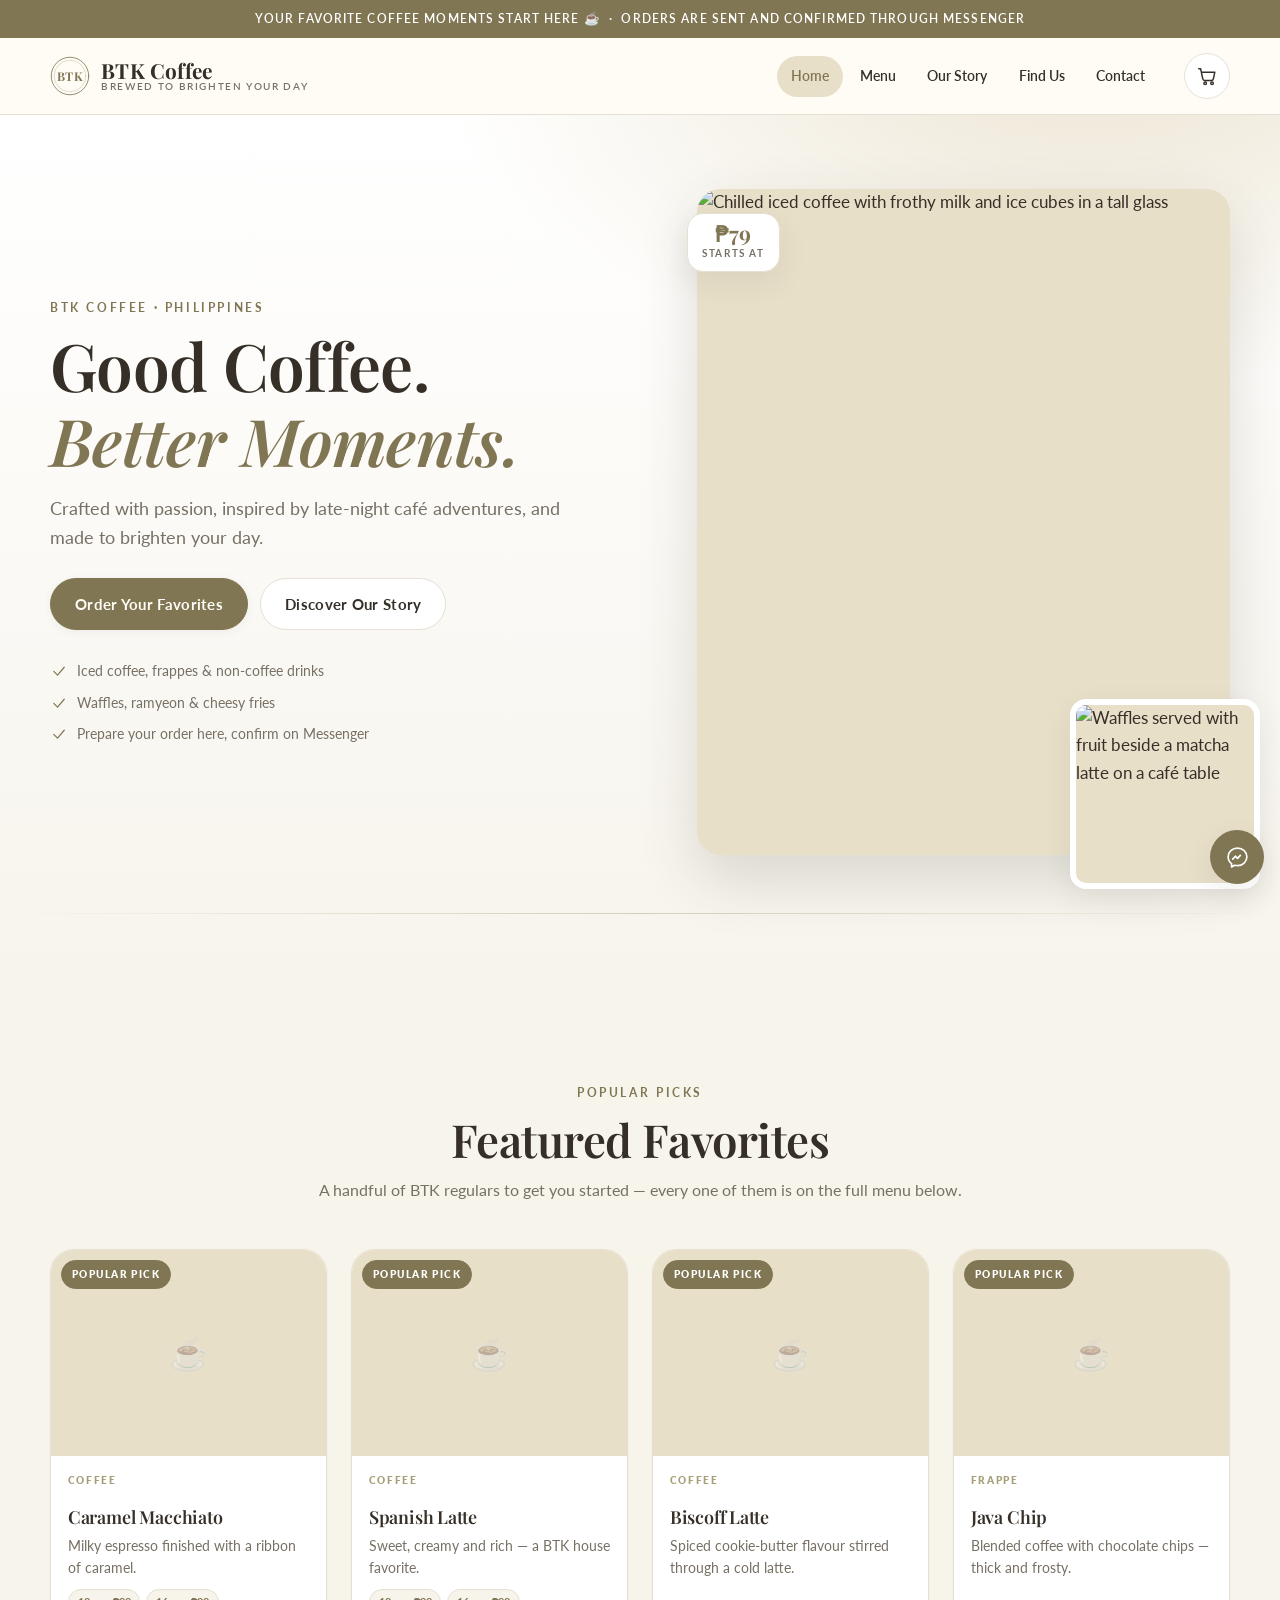
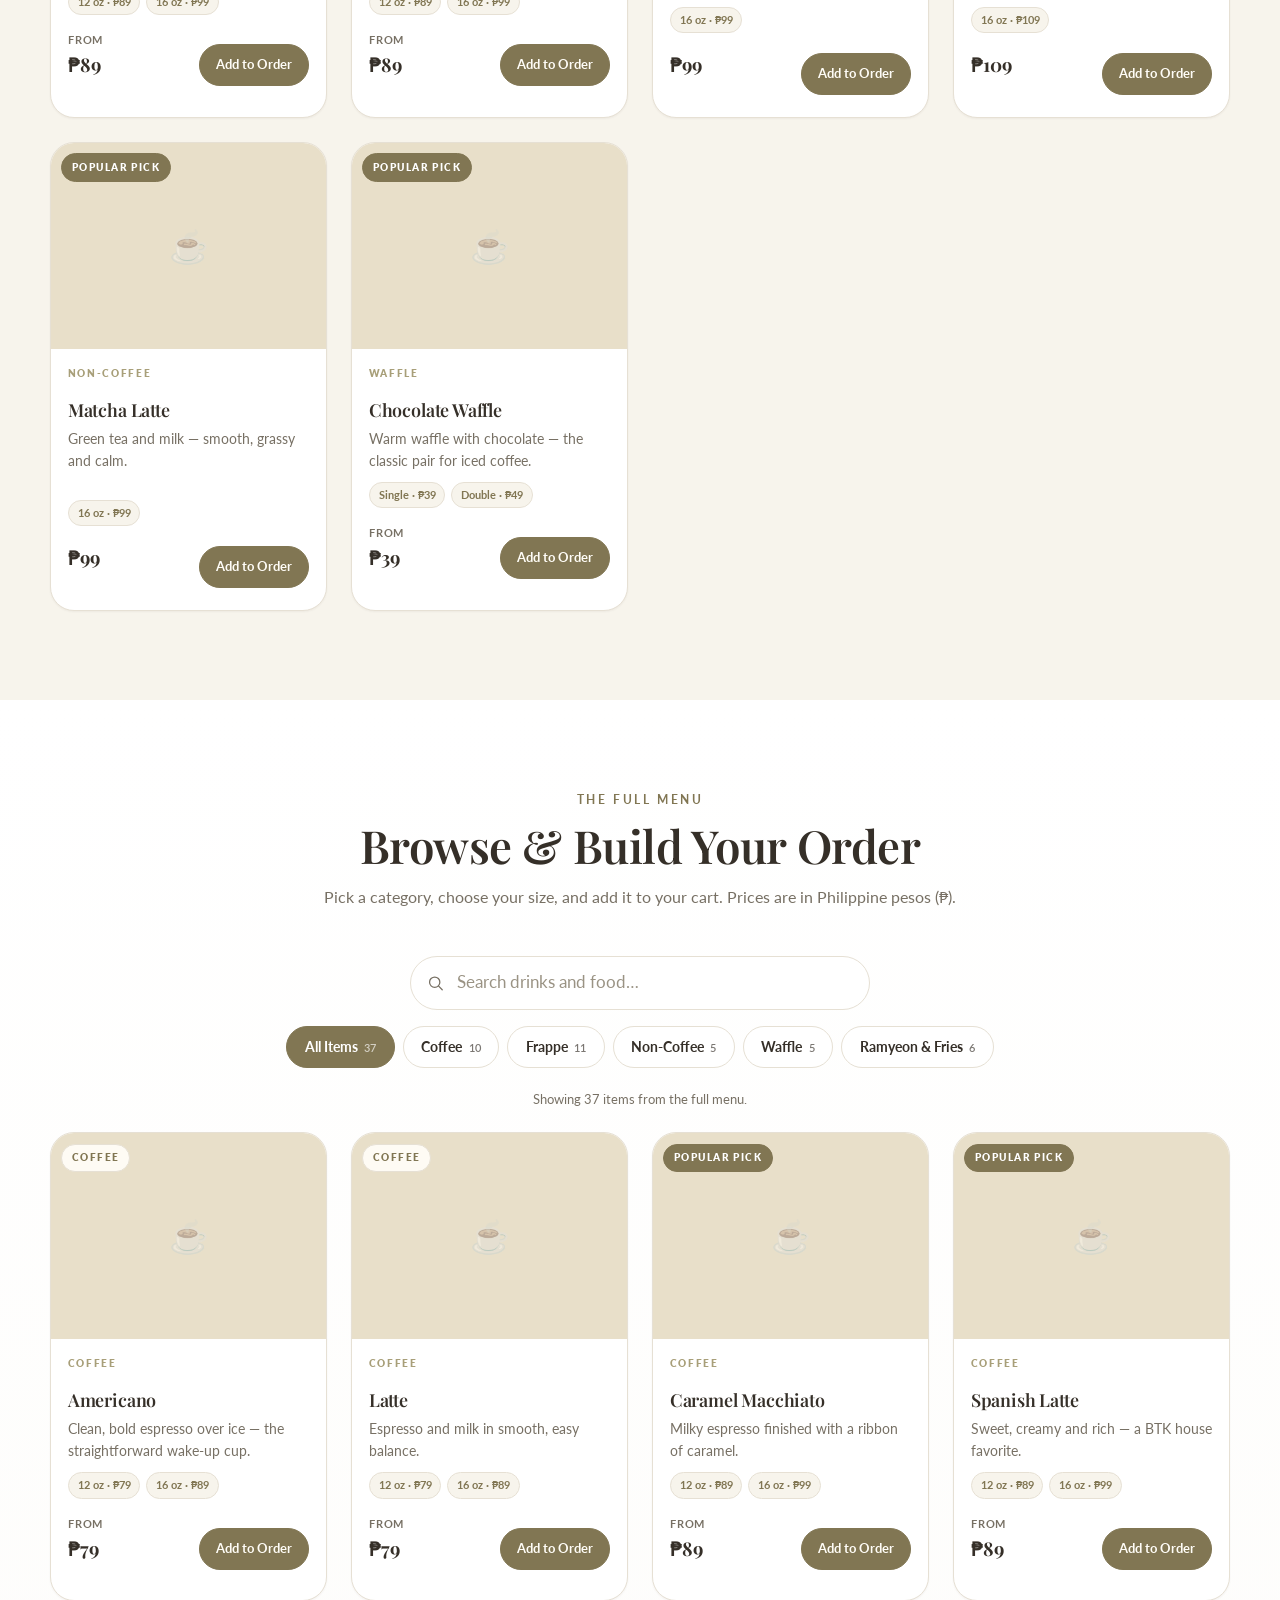
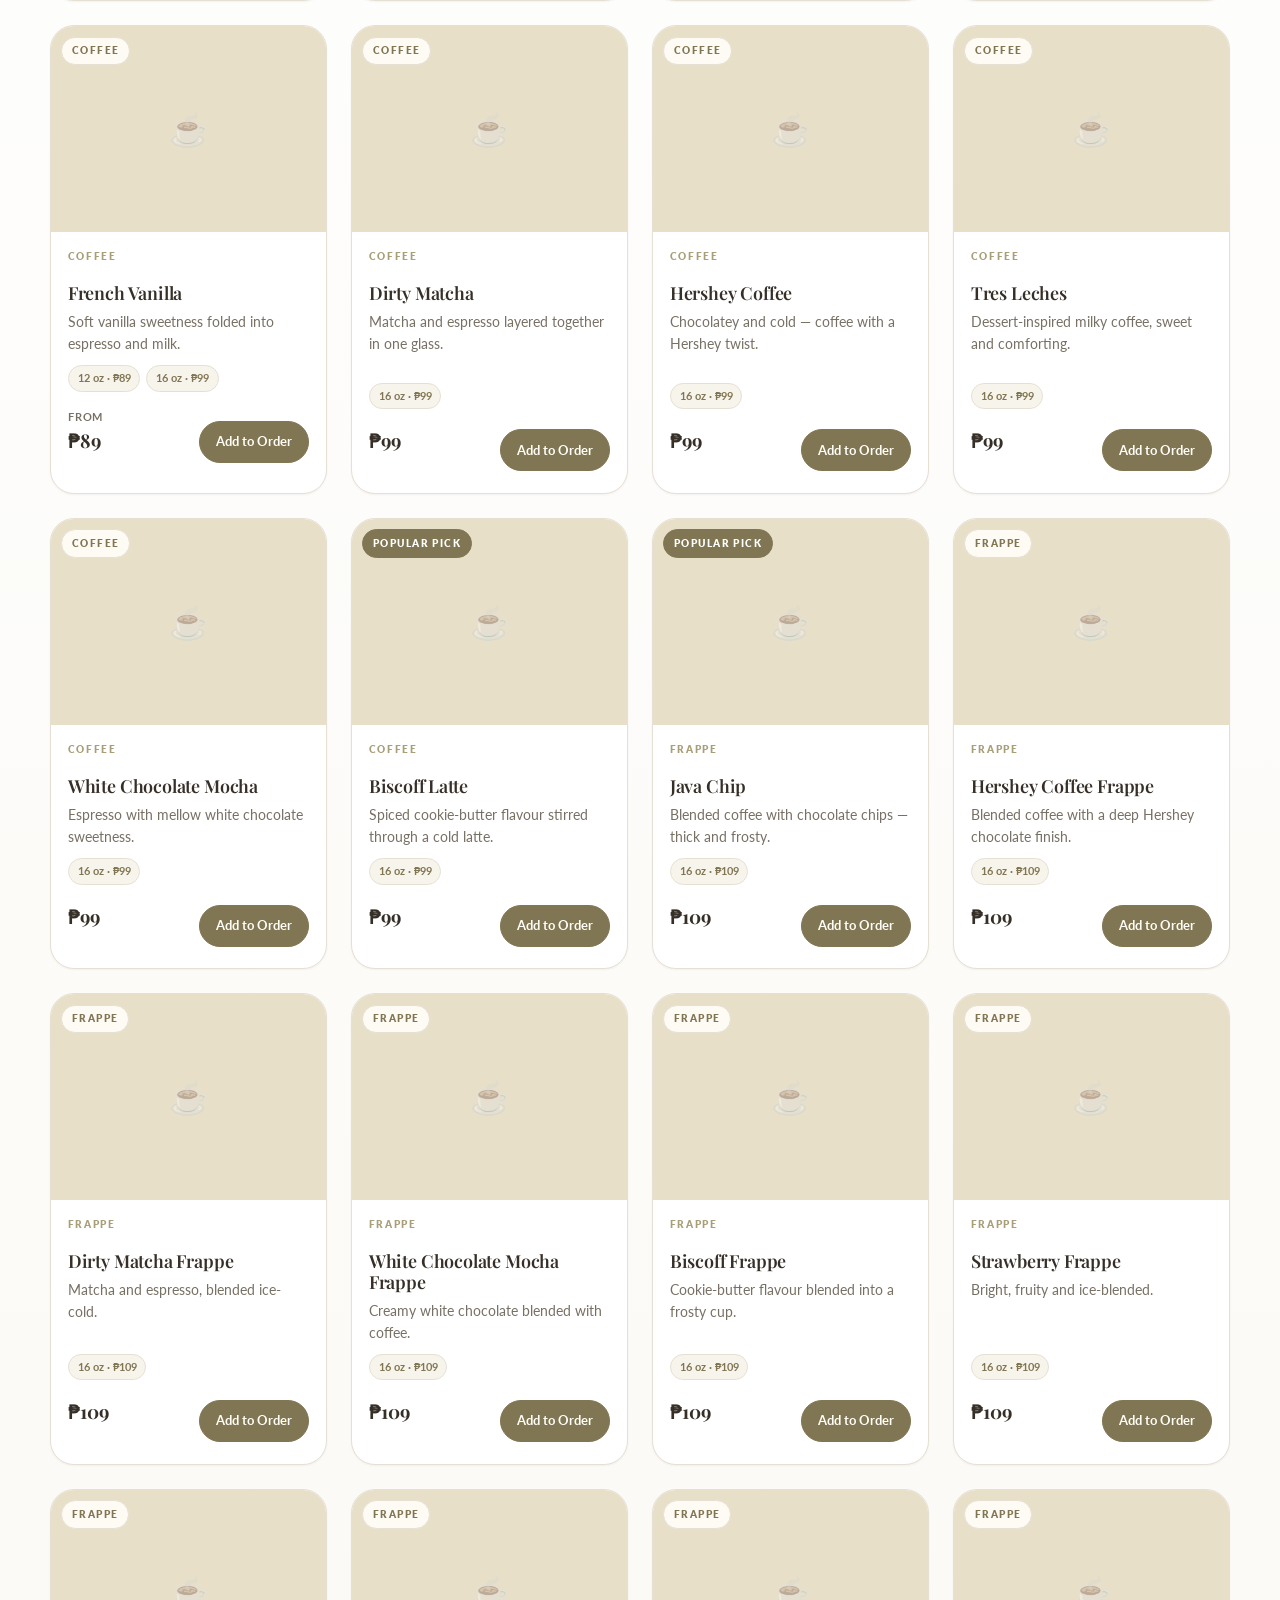
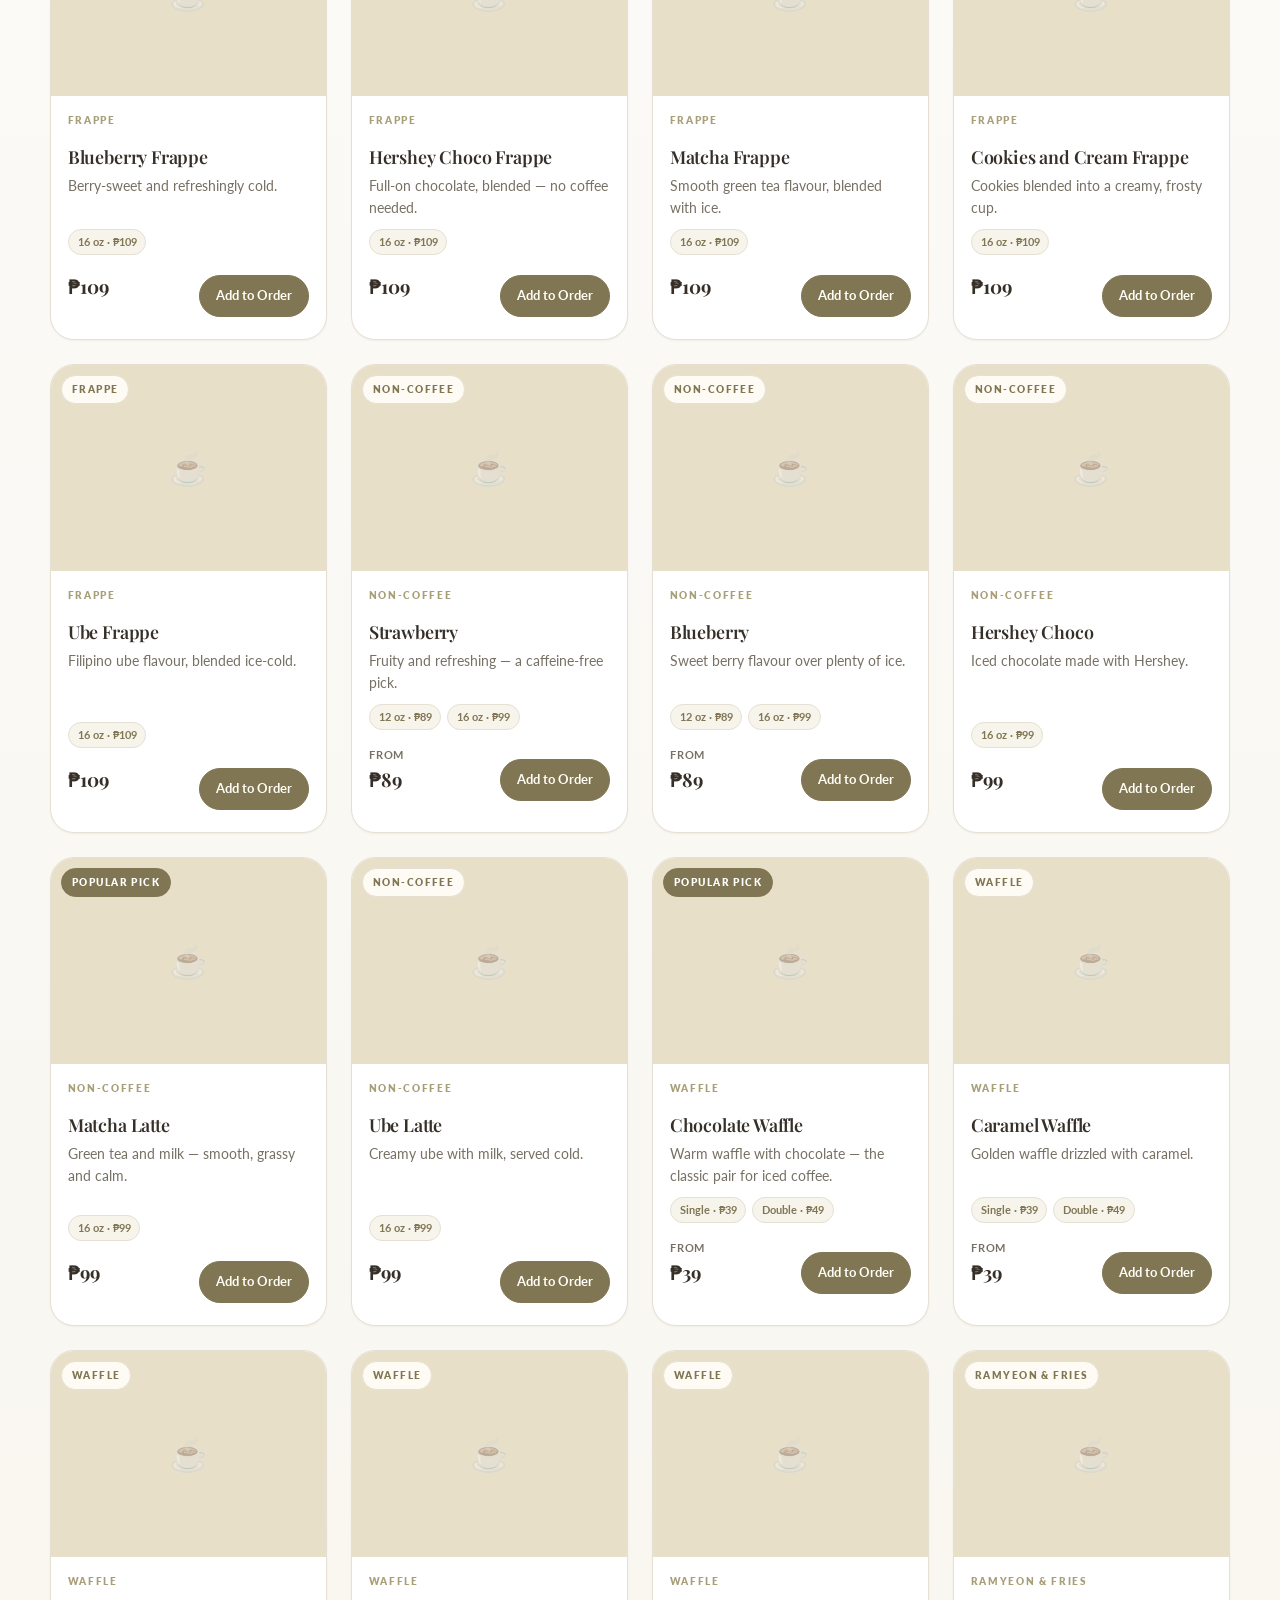
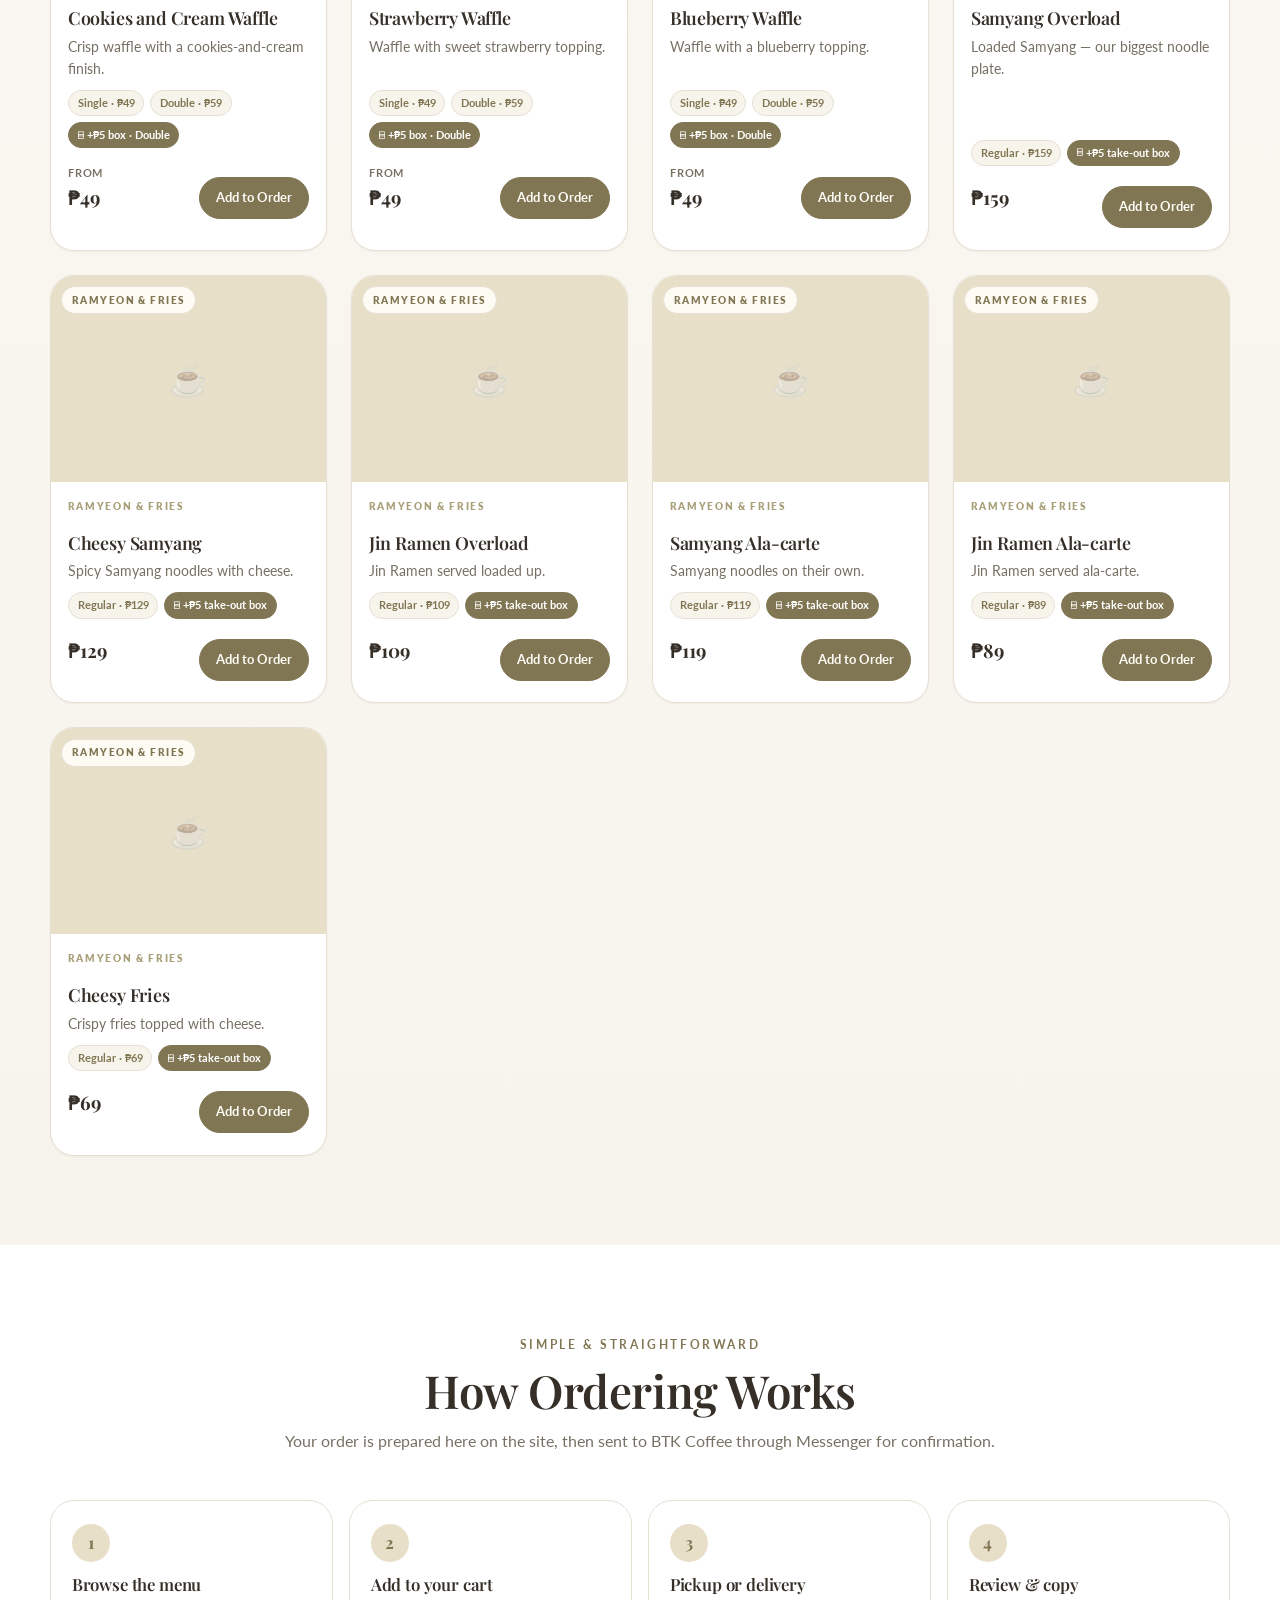
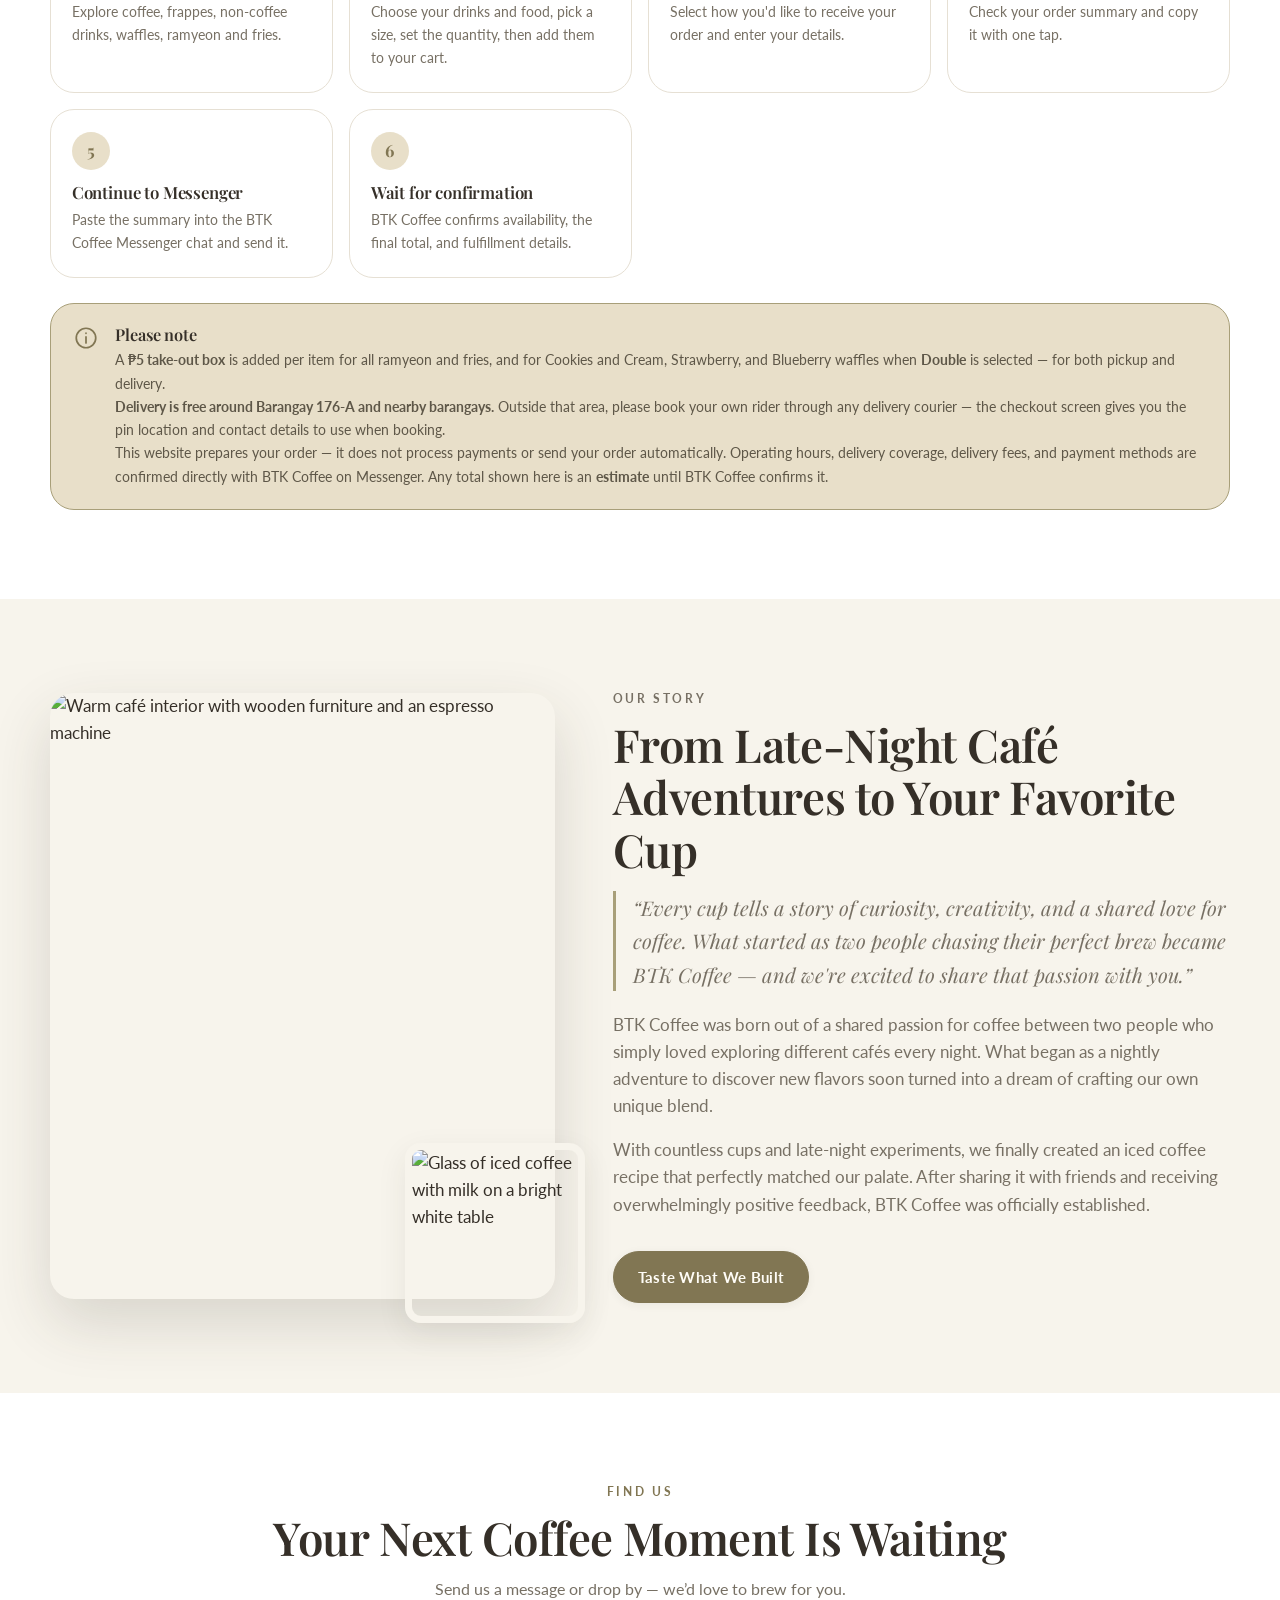
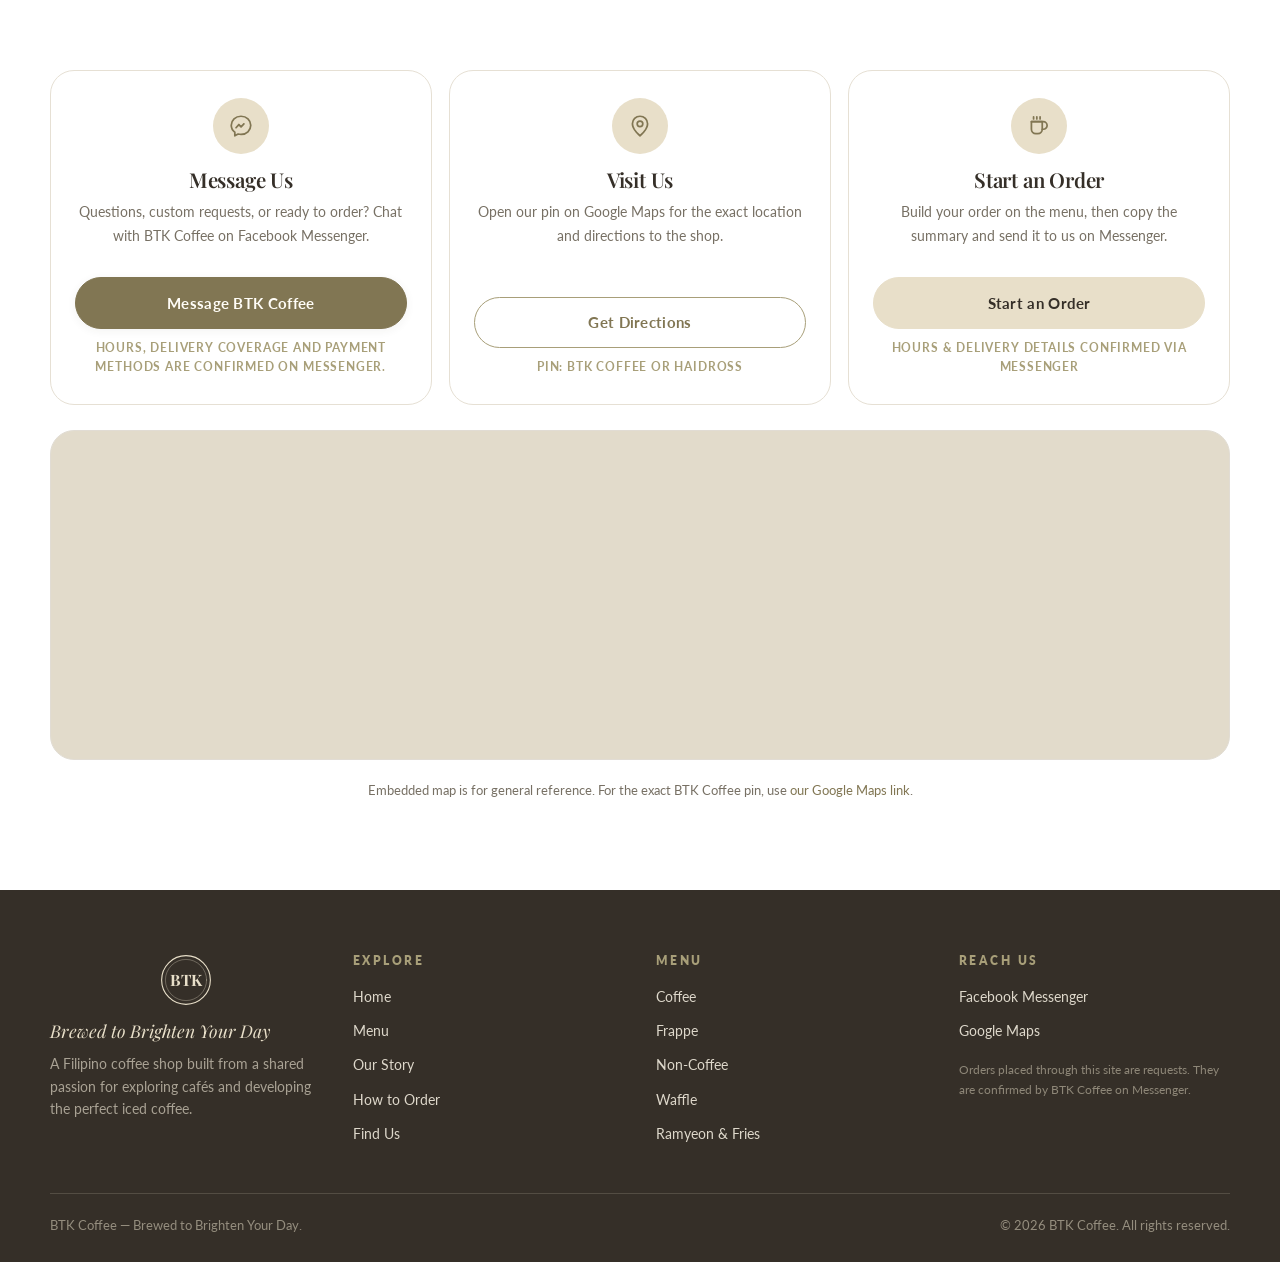
==== commit f5afb300: "Add files via upload" ====
--- a/index.html
+++ b/index.html
@@ -27,6 +27,7 @@
 <link rel="preconnect" href="https://fonts.gstatic.com" crossorigin>
 <link href="https://fonts.googleapis.com/css2?family=Playfair+Display:ital,wght@0,400;0,500;0,600;0,700;1,400&family=Lato:wght@300;400;700;900&display=swap" rel="stylesheet">
 <link rel="stylesheet" href="style.css">
+<script src="config.js"></script>
 </head>
 <body>
 
@@ -43,7 +44,7 @@
     <a class="brand" href="#home" aria-label="BTK Coffee home">
       <!-- If you have the real logo, replace this mark with:
            <img src="assets/logo.png" alt="BTK Coffee logo" class="brand-img"> -->
-      <span class="brand-mark" aria-hidden="true">
+      <span class="brand-mark" data-logo-host aria-hidden="true">
         <svg viewBox="0 0 48 48" width="40" height="40" focusable="false">
           <circle cx="24" cy="24" r="22.5" fill="none" stroke="currentColor" stroke-width="1"/>
           <circle cx="24" cy="24" r="19" fill="none" stroke="currentColor" stroke-width="0.5" opacity=".6"/>
@@ -51,8 +52,8 @@
         </svg>
       </span>
       <span class="brand-text">
-        <span class="brand-name">BTK Coffee</span>
-        <span class="brand-tag">Brewed to Brighten Your Day</span>
+        <span class="brand-name" data-cfg-text="brand">BTK Coffee</span>
+        <span class="brand-tag" data-cfg-text="tagline">Brewed to Brighten Your Day</span>
       </span>
     </a>
 
@@ -103,10 +104,10 @@
       </div>
       <div class="hero-art">
         <figure class="hero-photo main">
-          <img src="https://images.pexels.com/photos/4869289/pexels-photo-4869289.jpeg?auto=compress&cs=tinysrgb&fit=crop&h=900&w=700" alt="Chilled iced coffee with frothy milk and ice cubes in a tall glass" width="700" height="900" fetchpriority="high" decoding="async">
+          <img data-img-slot="heroMain" src="https://images.pexels.com/photos/4869289/pexels-photo-4869289.jpeg?auto=compress&cs=tinysrgb&fit=crop&h=900&w=700" alt="Chilled iced coffee with frothy milk and ice cubes in a tall glass" width="700" height="900" fetchpriority="high" decoding="async">
         </figure>
         <figure class="hero-photo small">
-          <img src="https://images.pexels.com/photos/37105717/pexels-photo-37105717.jpeg?auto=compress&cs=tinysrgb&fit=crop&h=500&w=500" alt="Waffles served with fruit beside a matcha latte on a café table" width="500" height="500" loading="lazy" decoding="async">
+          <img data-img-slot="heroSmall" src="https://images.pexels.com/photos/37105717/pexels-photo-37105717.jpeg?auto=compress&cs=tinysrgb&fit=crop&h=500&w=500" alt="Waffles served with fruit beside a matcha latte on a café table" width="500" height="500" loading="lazy" decoding="async">
         </figure>
         <div class="hero-chip" aria-hidden="true">
           <span class="chip-k">₱79</span>
@@ -190,6 +191,8 @@
         <svg viewBox="0 0 24 24" class="ico-lg" aria-hidden="true"><circle cx="12" cy="12" r="9"/><path d="M12 11v5.5M12 7.6v.1"/></svg>
         <div>
           <h3>Please note</h3>
+          <p>A <strong>₱5 take-out box</strong> is added per item for all ramyeon and fries, and for Cookies and Cream, Strawberry, and Blueberry waffles when <strong>Double</strong> is selected — for both pickup and delivery.</p>
+          <p><strong>Delivery is free around Barangay 176-A and nearby barangays.</strong> Outside that area, please book your own rider through any delivery courier — the checkout screen gives you the pin location and contact details to use when booking.</p>
           <p>This website prepares your order — it does not process payments or send your order automatically. Operating hours, delivery coverage, delivery fees, and payment methods are confirmed directly with BTK Coffee on Messenger. Any total shown here is an <strong>estimate</strong> until BTK Coffee confirms it.</p>
         </div>
       </div>
@@ -200,8 +203,8 @@
   <section class="section story" id="story" aria-labelledby="storyTitle">
     <div class="container story-grid">
       <div class="story-art">
-        <img src="https://images.pexels.com/photos/20342119/pexels-photo-20342119.jpeg?auto=compress&cs=tinysrgb&fit=crop&h=840&w=700" alt="Warm café interior with wooden furniture and an espresso machine" width="700" height="840" loading="lazy" decoding="async">
-        <img class="story-art-2" src="https://images.pexels.com/photos/7808403/pexels-photo-7808403.jpeg?auto=compress&cs=tinysrgb&fit=crop&h=420&w=420" alt="Glass of iced coffee with milk on a bright white table" width="420" height="420" loading="lazy" decoding="async">
+        <img data-img-slot="storyMain" src="https://images.pexels.com/photos/20342119/pexels-photo-20342119.jpeg?auto=compress&cs=tinysrgb&fit=crop&h=840&w=700" alt="Warm café interior with wooden furniture and an espresso machine" width="700" height="840" loading="lazy" decoding="async">
+        <img class="story-art-2" data-img-slot="storyInset" src="https://images.pexels.com/photos/7808403/pexels-photo-7808403.jpeg?auto=compress&cs=tinysrgb&fit=crop&h=420&w=420" alt="Glass of iced coffee with milk on a bright white table" width="420" height="420" loading="lazy" decoding="async">
       </div>
       <div class="story-copy">
         <p class="eyebrow">Our Story</p>
@@ -219,9 +222,16 @@
     <div class="container">
       <header class="section-head">
         <p class="eyebrow">Find Us</p>
-        <h2 id="findusTitle">Your Next Coffee Moment Is Waiting</h2>
-        <p class="section-sub">Send us a message or drop by — we'd love to brew for you.</p>
+        <h2 id="findusTitle" data-cfg-text="heading">Your Next Coffee Moment Is Waiting</h2>
+        <p class="section-sub" data-cfg-text="description">Send us a message or drop by — we'd love to brew for you.</p>
       </header>
+
+      <ul class="contact-extra">
+        <li data-cfg-optional="phone" hidden><span class="ce-k">Phone</span><a class="ce-v" data-cfg-value href="tel:"></a></li>
+        <li data-cfg-optional="email" hidden><span class="ce-k">Email</span><a class="ce-v" data-cfg-value href="mailto:"></a></li>
+        <li data-cfg-optional="address" hidden><span class="ce-k">Address</span><span class="ce-v" data-cfg-value></span></li>
+        <li data-cfg-optional="facebook" hidden><span class="ce-k">Facebook</span><a class="ce-v" data-cfg-value href="#" target="_blank" rel="noopener noreferrer"></a></li>
+      </ul>
 
       <div class="contact-grid" id="contact">
         <article class="contact-card">
@@ -230,8 +240,8 @@
           </span>
           <h3>Message Us</h3>
           <p>Questions, custom requests, or ready to order? Chat with BTK Coffee on Facebook Messenger.</p>
-          <a class="btn btn-primary full" href="https://m.me/btkcoffeeeee" target="_blank" rel="noopener noreferrer">Message BTK Coffee</a>
-          <p class="contact-meta">m.me/btkcoffeeeee</p>
+          <a class="btn btn-primary full" data-cfg-href="messenger" href="https://m.me/btkcoffeeeee" target="_blank" rel="noopener noreferrer">Message BTK Coffee</a>
+          <p class="contact-meta" data-cfg-text="instructions">Hours &amp; delivery details confirmed via Messenger</p>
         </article>
 
         <article class="contact-card">
@@ -240,8 +250,8 @@
           </span>
           <h3>Visit Us</h3>
           <p>Open our pin on Google Maps for the exact location and directions to the shop.</p>
-          <a class="btn btn-outline full" href="https://maps.app.goo.gl/x8PXrcovtmqqKweg9?g_st=ipc" target="_blank" rel="noopener noreferrer">Get Directions</a>
-          <p class="contact-meta">Opens in Google Maps</p>
+          <a class="btn btn-outline full" data-cfg-href="maps" href="https://maps.app.goo.gl/x8PXrcovtmqqKweg9?g_st=ipc" target="_blank" rel="noopener noreferrer">Get Directions</a>
+          <p class="contact-meta">Pin: <span data-cfg-text="pinLocation">BTK Coffee or Haidross</span></p>
         </article>
 
         <article class="contact-card">
@@ -274,7 +284,7 @@
           <text x="24" y="29.5" text-anchor="middle" font-family="Playfair Display, Georgia, serif" font-size="14.5" font-weight="700" fill="currentColor">BTK</text>
         </svg>
       </span>
-      <p class="footer-tag">Brewed to Brighten Your Day</p>
+      <p class="footer-tag" data-cfg-text="tagline">Brewed to Brighten Your Day</p>
       <p class="footer-blurb">A Filipino coffee shop built from a shared passion for exploring cafés and developing the perfect iced coffee.</p>
     </div>
 
@@ -297,14 +307,14 @@
     <div class="footer-col">
       <h3>Reach Us</h3>
       <ul>
-        <li><a href="https://m.me/btkcoffeeeee" target="_blank" rel="noopener noreferrer">Facebook Messenger</a></li>
-        <li><a href="https://maps.app.goo.gl/x8PXrcovtmqqKweg9?g_st=ipc" target="_blank" rel="noopener noreferrer">Google Maps</a></li>
+        <li><a data-cfg-href="messenger" href="https://m.me/btkcoffeeeee" target="_blank" rel="noopener noreferrer">Facebook Messenger</a></li>
+        <li><a data-cfg-href="maps" href="https://maps.app.goo.gl/x8PXrcovtmqqKweg9?g_st=ipc" target="_blank" rel="noopener noreferrer">Google Maps</a></li>
       </ul>
       <p class="footer-small">Orders placed through this site are requests. They are confirmed by BTK Coffee on Messenger.</p>
     </div>
   </div>
   <div class="container footer-bottom">
-    <p>BTK Coffee — Brewed to Brighten Your Day.</p>
+    <p><span data-cfg-text="brand">BTK Coffee</span> — <span data-cfg-text="tagline">Brewed to Brighten Your Day</span>.</p>
     <p>&copy; <span id="year">2026</span> BTK Coffee. All rights reserved.</p>
   </div>
 </footer>
@@ -322,6 +332,7 @@
         <legend>Choose a size <span class="req" id="optReq">*</span></legend>
         <div class="size-options" id="optSizes"></div>
         <p class="field-error" id="optSizeError" role="alert"></p>
+        <p class="box-note" id="optBoxNote" hidden></p>
       </fieldset>
       <div class="opt-foot">
         <div class="qty" role="group" aria-label="Quantity">
@@ -358,11 +369,12 @@
   <footer class="drawer-foot" id="cartFoot" hidden>
     <dl class="totals">
       <div><dt>Subtotal</dt><dd id="sumSubtotal">₱0</dd></div>
+      <div id="rowBoxes" hidden><dt>Take-out boxes <span class="dt-note" id="boxCountNote"></span></dt><dd id="sumBoxes">₱0</dd></div>
       <div><dt>Service fee</dt><dd id="sumService">₱0</dd></div>
       <div><dt>Delivery fee</dt><dd id="sumDelivery" class="muted">To be confirmed</dd></div>
       <div class="grand"><dt>Estimated total</dt><dd id="sumTotal">₱0</dd></div>
     </dl>
-    <p class="fineprint">Estimated total — delivery fees (if any) and availability are confirmed by BTK Coffee on Messenger.</p>
+    <p class="fineprint">Take-out boxes (₱5 each) apply to ramyeon, fries, and double waffles for both pickup and delivery. Estimated total — delivery fees (if any) and availability are confirmed by BTK Coffee on Messenger.</p>
     <div class="drawer-actions">
       <button type="button" class="btn btn-primary full" id="toCheckout">Proceed to Checkout</button>
       <button type="button" class="btn btn-ghost full" id="continueShopping">Continue Shopping</button>
@@ -425,11 +437,64 @@
             </div>
           </fieldset>
 
+          <div class="delivery-advice" id="deliveryAdvice" hidden>
+            <div class="da-head">
+              <span class="da-ico" aria-hidden="true">
+                <svg viewBox="0 0 24 24"><path d="M3 15V7h10v8"/><path d="M13 10h4l3 3v2h-7"/><circle cx="7" cy="17" r="1.8"/><circle cx="17" cy="17" r="1.8"/></svg>
+              </span>
+              <h3>Delivery options</h3>
+            </div>
+
+            <div class="da-option da-free">
+              <p class="da-badge">Free delivery</p>
+              <p><strong>Around Barangay 176-A and nearby barangays.</strong> If your address is within this area, BTK Coffee delivers your order free of charge.</p>
+            </div>
+
+            <div class="da-option da-self">
+              <p class="da-badge alt">Outside the area</p>
+              <p>If your address is outside Barangay 176-A and nearby barangays, please <strong>book your own rider</strong> through any delivery courier (Lalamove, Grab, Angkas, Toktok, etc.). The courier fare is paid by the customer directly to the courier.</p>
+              <p class="da-sub">Use these details when booking your pickup:</p>
+              <dl class="da-details">
+                <div><dt>Pin location</dt><dd>BTK Coffee <span class="da-or">or</span> Haidross</dd></div>
+                <div><dt>Contact name</dt><dd>Resty <span class="da-or">or</span> Jezzel</dd></div>
+                <div><dt>Contact number</dt><dd><a href="tel:+639690431840">0969 043 1840</a></dd></div>
+              </dl>
+              <div class="da-actions">
+                <button type="button" class="btn btn-outline" id="copyCourier">Copy Booking Details</button>
+                <a class="btn btn-soft" href="https://maps.app.goo.gl/x8PXrcovtmqqKweg9?g_st=ipc" target="_blank" rel="noopener noreferrer">Open Pin in Maps</a>
+              </div>
+              <p class="copy-status" id="courierCopyStatus" role="status" aria-live="polite"></p>
+            </div>
+
+            <p class="da-note">Not sure if you're covered? Enter your address below and confirm with BTK Coffee on Messenger before booking a rider.</p>
+          </div>
+
           <div class="field" id="addressField" hidden>
             <label for="custAddress">Delivery address <span class="req">*</span></label>
             <textarea id="custAddress" name="custAddress" rows="3" autocomplete="street-address" placeholder="House/unit no., street, barangay, city, landmark" aria-describedby="errAddress"></textarea>
             <p class="field-error" id="errAddress" role="alert"></p>
           </div>
+
+          <fieldset class="field" id="zoneField" hidden>
+            <legend>Is your address within Barangay 176-A or a nearby barangay? <span class="req">*</span></legend>
+            <div class="radio-row">
+              <label class="radio-card">
+                <input type="radio" name="deliveryZone" value="in-area">
+                <span class="rc-body">
+                  <strong>Yes — within the area</strong>
+                  <small>Free delivery by BTK Coffee</small>
+                </span>
+              </label>
+              <label class="radio-card">
+                <input type="radio" name="deliveryZone" value="outside">
+                <span class="rc-body">
+                  <strong>No / Not sure</strong>
+                  <small>I'll book my own courier</small>
+                </span>
+              </label>
+            </div>
+            <p class="field-error" id="errZone" role="alert"></p>
+          </fieldset>
 
           <div class="field">
             <label for="custTime" id="timeLabel">Preferred pickup time <span class="optional">(optional)</span></label>
--- a/style.css
+++ b/style.css
@@ -16,6 +16,12 @@
   --muted:#777064;
   --line:#E6E0D4;
 
+  /* Themeable via the Superadmin dashboard (see config.js THEME_SCHEMA) */
+  --body-text:#352F28;
+  --btn-bg:#817653;
+  --btn-text:#FFFDF7;
+  --btn-hover:#352F28;
+
   --radius-sm:10px;
   --radius:16px;
   --radius-lg:24px;
@@ -46,7 +52,7 @@
   font-family:var(--body);
   font-size:clamp(15px,.5vw + 14px,16.5px);
   line-height:1.65;
-  color:var(--ink);
+  color:var(--body-text);
   background:var(--cream);
   overflow-x:hidden;
   -webkit-font-smoothing:antialiased;
@@ -100,8 +106,8 @@
 }
 .btn:hover{transform:translateY(-2px)}
 .btn:active{transform:translateY(0)}
-.btn-primary{background:var(--khaki-deep);color:var(--ivory);--b:var(--khaki-deep);box-shadow:var(--shadow-sm)}
-.btn-primary:hover{background:var(--ink);--b:var(--ink);color:var(--ivory);box-shadow:var(--shadow)}
+.btn-primary{background:var(--btn-bg);color:var(--btn-text);--b:var(--btn-bg);box-shadow:var(--shadow-sm)}
+.btn-primary:hover{background:var(--btn-hover);--b:var(--btn-hover);color:var(--btn-text);box-shadow:var(--shadow)}
 .btn-outline{background:transparent;color:var(--khaki-deep);--b:var(--khaki)}
 .btn-outline:hover{background:var(--khaki-deep);color:var(--ivory);--b:var(--khaki-deep)}
 .btn-ghost{background:var(--white);color:var(--ink);--b:var(--line)}
@@ -216,7 +222,10 @@
   transition:transform var(--t),box-shadow var(--t),border-color var(--t);
 }
 .card:hover{transform:translateY(-5px);box-shadow:var(--shadow);border-color:var(--khaki)}
-.card-media{position:relative;background:var(--beige);overflow:hidden}
+.card-media{position:relative;background:var(--beige);overflow:hidden;min-height:120px}
+.card-media:empty,.card-media.no-img{aspect-ratio:4/3;display:grid;place-items:center}
+.card-media.no-img::after,.card-media:not(:has(img))::after{
+  content:"☕";font-size:2rem;opacity:.35;line-height:1}
 .card-media img{width:100%;aspect-ratio:4/3;object-fit:cover;transition:transform .5s var(--ease)}
 .card:hover .card-media img{transform:scale(1.05)}
 .card-tag{
@@ -234,16 +243,36 @@
   font-size:.7rem;font-weight:700;color:var(--khaki-deep);background:var(--cream);
   border:1px solid var(--line);border-radius:var(--radius-pill);padding:.18rem .55rem
 }
+.size-pill.box{
+  background:var(--khaki-deep);color:var(--ivory);border-color:var(--khaki-deep);
+  display:inline-flex;align-items:center;gap:.25rem
+}
+.size-pill.box::before{content:"⌸";font-size:.78em;line-height:1}
+.box-note{
+  margin:.7rem 0 0;padding:.55rem .75rem;border-radius:var(--radius-sm);
+  background:var(--cream);border:1px dashed var(--line);
+  font-size:.78rem;color:var(--muted);line-height:1.45
+}
+.box-note.is-on{background:var(--beige);border-style:solid;border-color:var(--khaki);color:#5e5748;font-weight:600}
+.dt-note{font-size:.76em;color:var(--khaki);font-weight:700;white-space:nowrap}
 .card-foot{display:flex;align-items:center;justify-content:space-between;gap:.6rem;margin-top:.55rem}
 .price{font-family:var(--head);font-size:1.18rem;font-weight:700;color:var(--ink);white-space:nowrap}
 .price small{font-family:var(--body);font-size:.68rem;color:var(--muted);font-weight:700;display:block;letter-spacing:.08em;text-transform:uppercase}
 .add-btn{
   display:inline-flex;align-items:center;gap:.35rem;min-height:42px;padding:.5rem 1rem;
-  border-radius:var(--radius-pill);background:var(--khaki-deep);color:var(--ivory);
-  font-size:.83rem;font-weight:700;border:1.5px solid var(--khaki-deep);
+  border-radius:var(--radius-pill);background:var(--btn-bg);color:var(--btn-text);
+  font-size:.83rem;font-weight:700;border:1.5px solid var(--btn-bg);
   transition:background-color var(--t),transform var(--t)
 }
-.add-btn:hover{background:var(--ink);border-color:var(--ink);transform:translateY(-2px)}
+.add-btn:hover{background:var(--btn-hover);border-color:var(--btn-hover);transform:translateY(-2px)}
+
+/* Optional contact rows (phone/email/address/facebook) — admin-controlled */
+.contact-extra{display:flex;flex-wrap:wrap;justify-content:center;gap:.6rem;margin:0 0 1.4rem}
+.contact-extra li{display:flex;align-items:baseline;gap:.5rem;background:var(--white);border:1px solid var(--line);border-radius:var(--radius-pill);padding:.45rem 1rem}
+.ce-k{font-size:.64rem;letter-spacing:.14em;text-transform:uppercase;color:var(--khaki);font-weight:800}
+.ce-v{font-size:.86rem;font-weight:700;color:var(--ink)}
+.cfg-logo{height:44px;width:auto;object-fit:contain}
+.footer-brand .cfg-logo{height:56px}
 
 /* ---------- 9. Menu toolbar ---------- */
 .menu-section{background:linear-gradient(180deg,var(--ivory),var(--cream))}
@@ -500,6 +529,42 @@
 .rc-body small{color:var(--muted);font-size:.78rem;line-height:1.35}
 .radio-card input:checked + .rc-body{border-color:var(--khaki-deep);background:var(--beige);box-shadow:0 0 0 3px rgba(168,159,121,.2)}
 .radio-card input:focus-visible + .rc-body{outline:3px solid var(--khaki-deep);outline-offset:2px}
+
+/* delivery advisory */
+.delivery-advice{
+  background:var(--cream);border:1px solid var(--line);border-radius:var(--radius-lg);
+  padding:1.1rem 1.15rem;margin-bottom:1.1rem
+}
+.da-head{display:flex;align-items:center;gap:.6rem;margin-bottom:.9rem}
+.da-ico{display:grid;place-items:center;width:38px;height:38px;border-radius:50%;background:var(--beige);color:var(--khaki-deep);flex:none}
+.da-ico svg{width:20px;height:20px}
+.da-head h3{font-size:1.05rem;margin:0}
+.da-option{
+  background:var(--white);border:1px solid var(--line);border-radius:var(--radius);
+  padding:.9rem 1rem;transition:border-color var(--t),opacity var(--t),box-shadow var(--t)
+}
+.da-option + .da-option{margin-top:.7rem}
+.da-option p{font-size:.86rem;margin:0 0 .5rem;color:#5e5748}
+.da-option p:last-child{margin-bottom:0}
+.da-option.is-active{border-color:var(--khaki-deep);box-shadow:0 0 0 3px rgba(168,159,121,.18)}
+.da-option.is-dim{opacity:.55}
+.da-badge{
+  display:inline-block;font-size:.64rem!important;letter-spacing:.14em;text-transform:uppercase;
+  font-weight:800;padding:.22rem .6rem;border-radius:var(--radius-pill);
+  background:#4E5B3F;color:var(--ivory);margin-bottom:.5rem!important
+}
+.da-badge.alt{background:var(--khaki-deep)}
+.da-sub{font-weight:700;color:var(--ink)!important;margin-top:.7rem!important}
+.da-details{display:grid;gap:.4rem;margin:.5rem 0 .8rem;padding:.7rem .85rem;background:var(--cream);border-radius:var(--radius-sm);border:1px dashed var(--line)}
+.da-details>div{display:flex;flex-wrap:wrap;gap:.2rem .7rem;justify-content:space-between;align-items:baseline}
+.da-details dt{font-size:.74rem;letter-spacing:.09em;text-transform:uppercase;color:var(--muted);font-weight:700}
+.da-details dd{margin:0;font-weight:800;font-size:.9rem;text-align:right}
+.da-details a{text-decoration:underline}
+.da-or{font-weight:600;color:var(--muted);font-style:italic;font-size:.84em}
+.da-actions{display:flex;flex-wrap:wrap;gap:.5rem}
+.da-actions .btn{flex:1 1 170px;min-height:44px;font-size:.85rem}
+.da-note{font-size:.79rem;color:var(--muted);margin:.85rem 0 0;line-height:1.5}
+#courierCopyStatus{font-size:.78rem}
 
 .step-actions{display:flex;flex-wrap:wrap;gap:.6rem;margin-top:1.2rem}
 
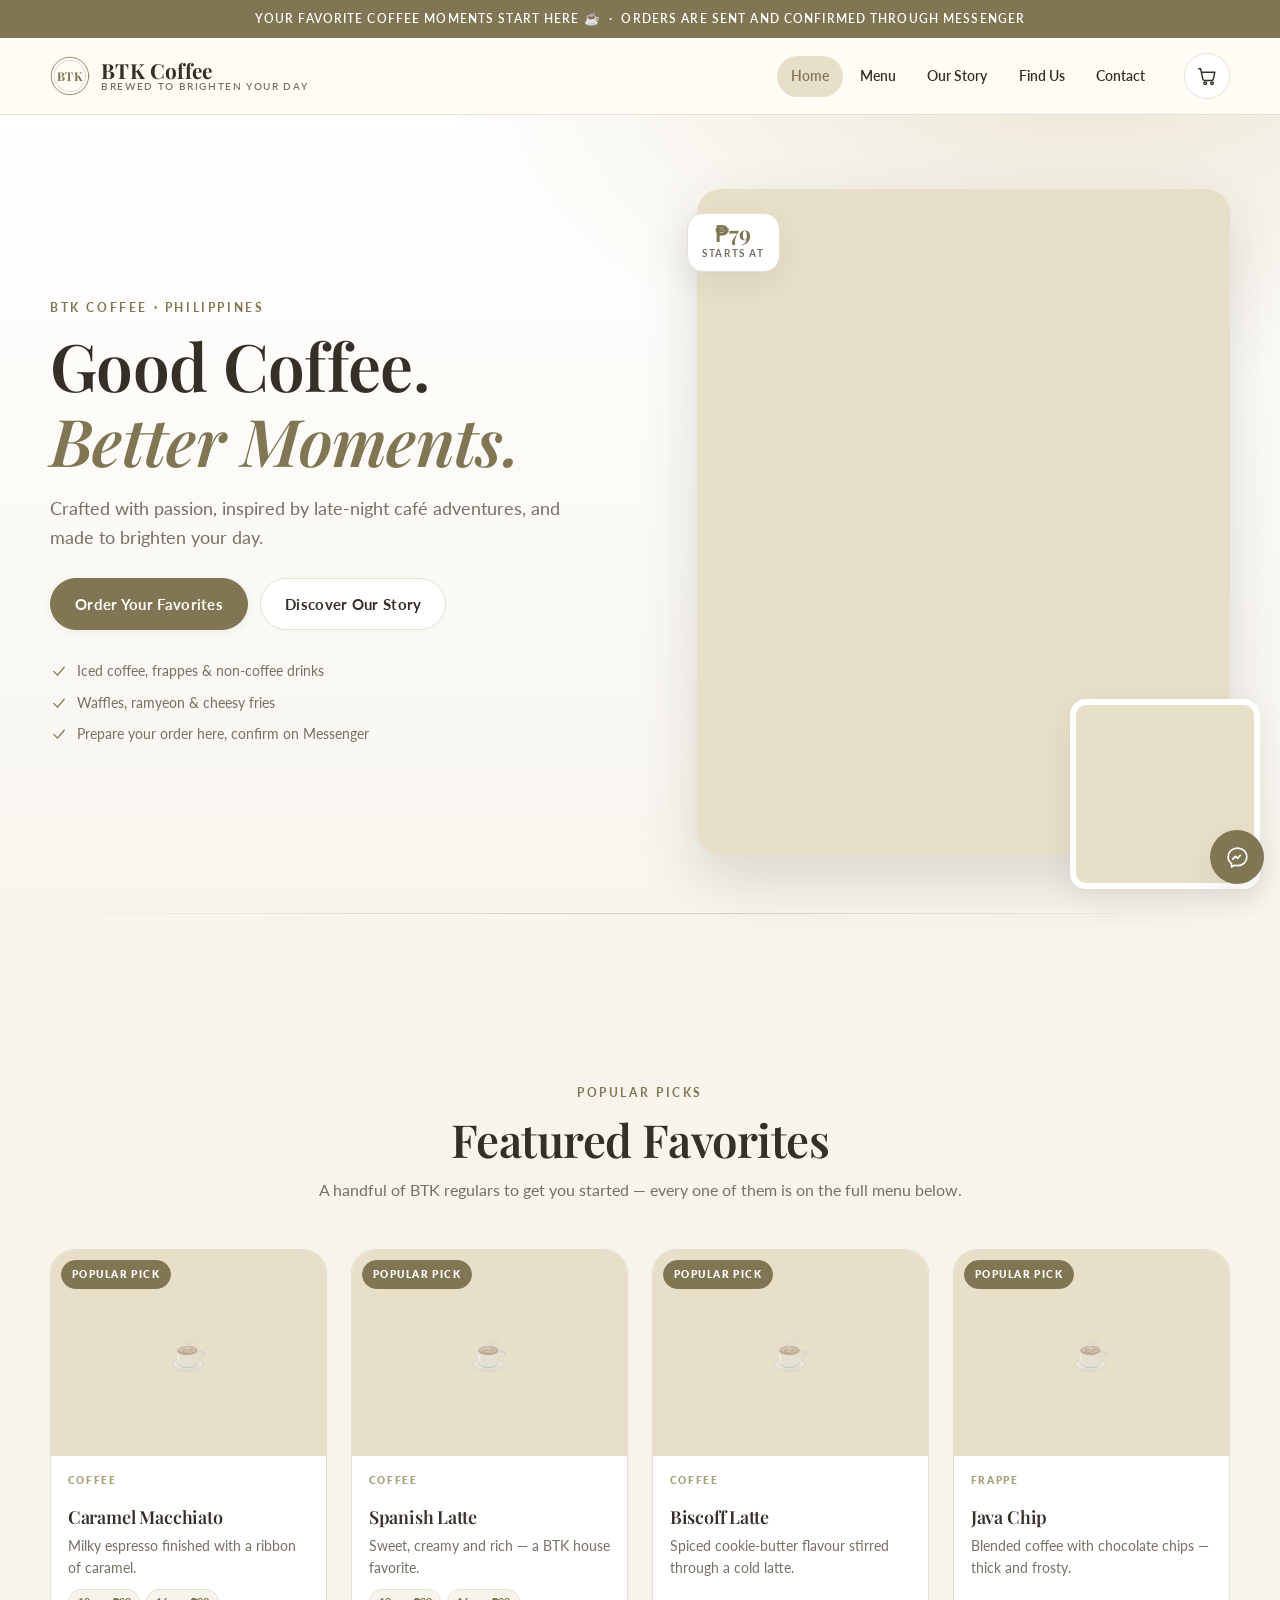
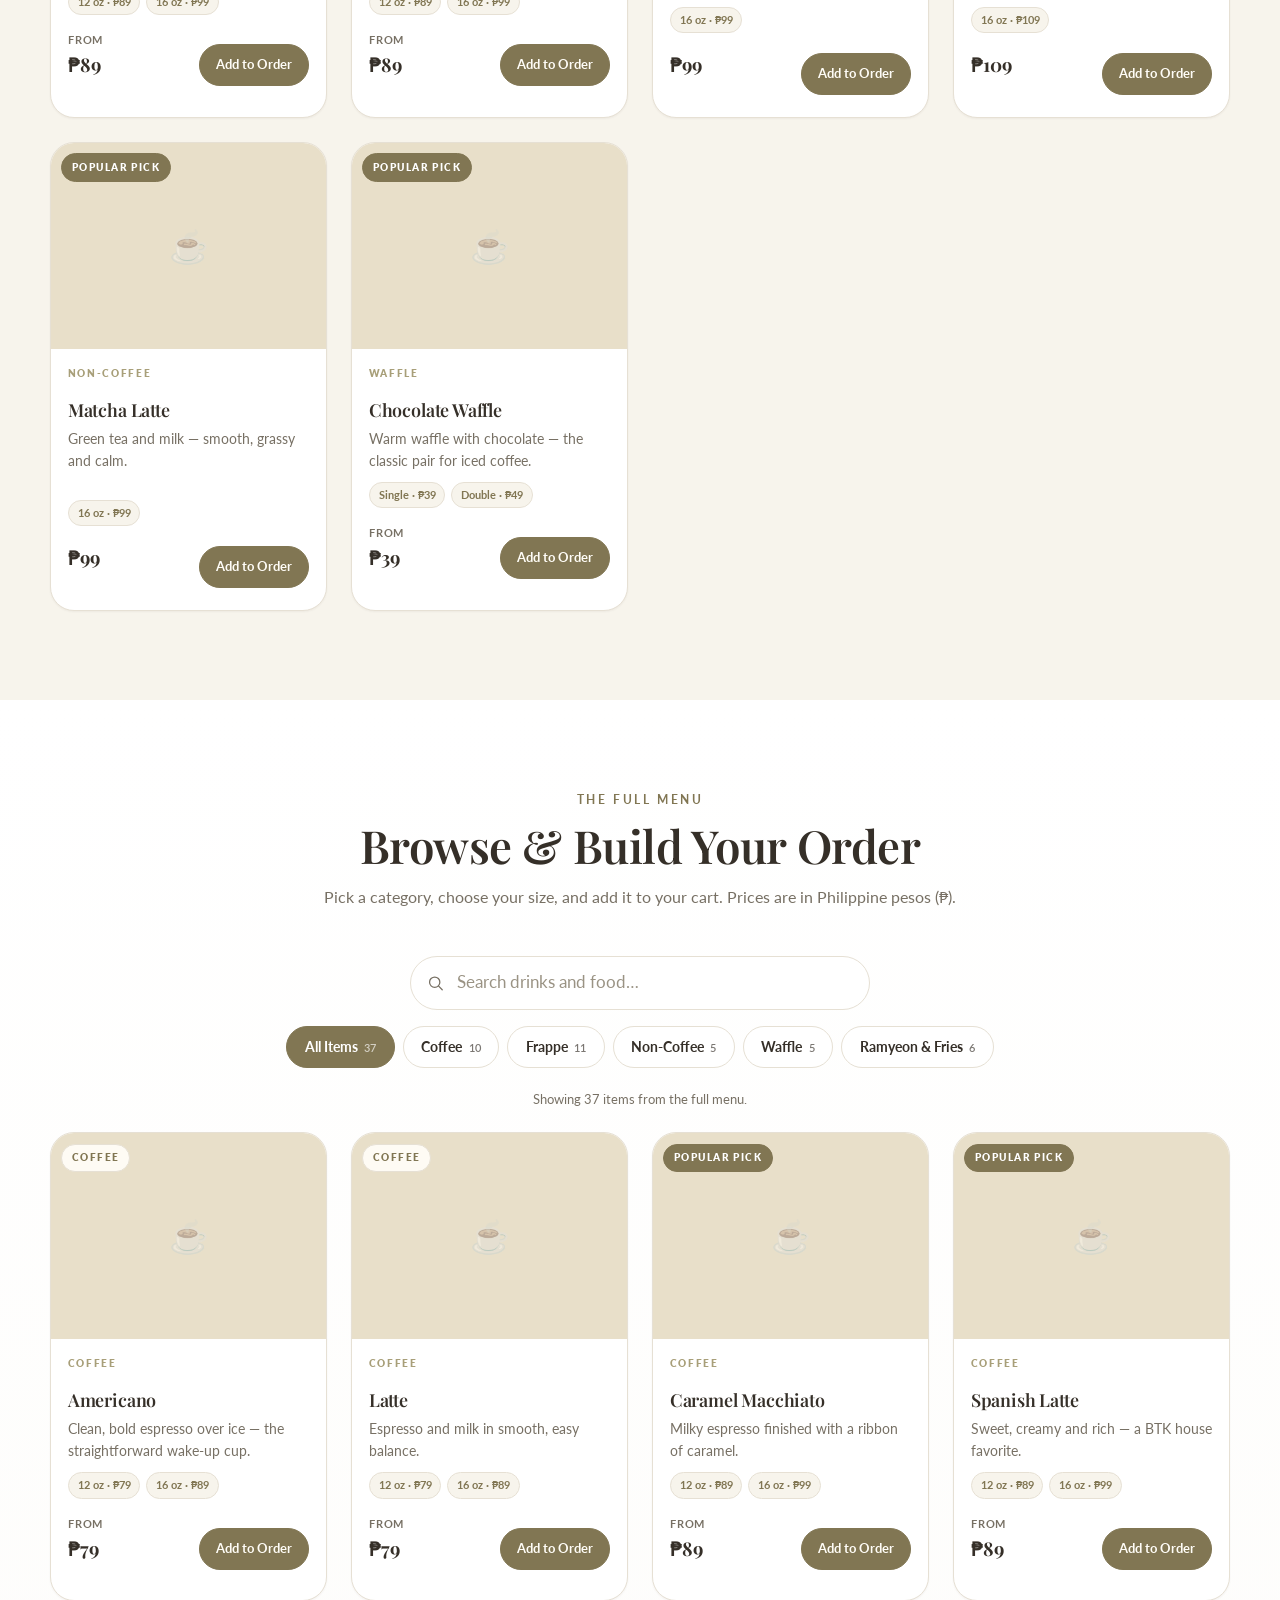
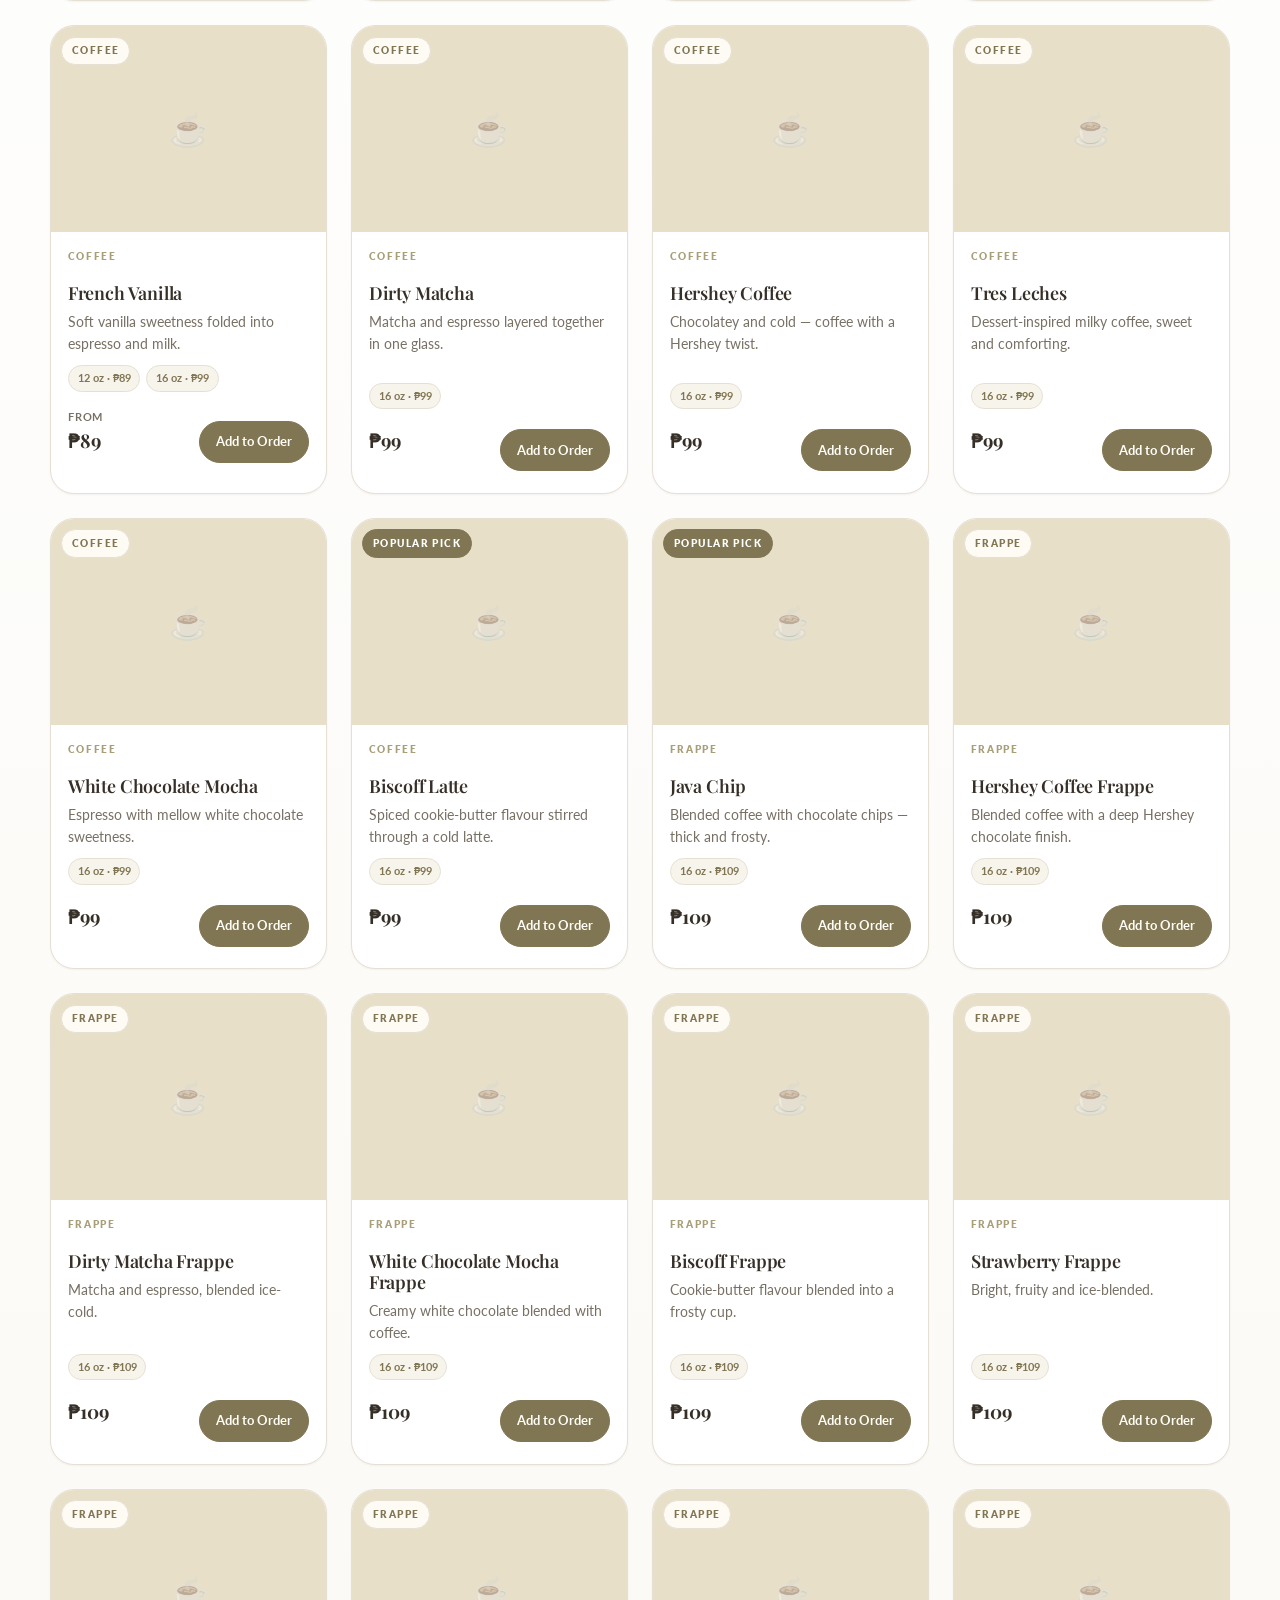
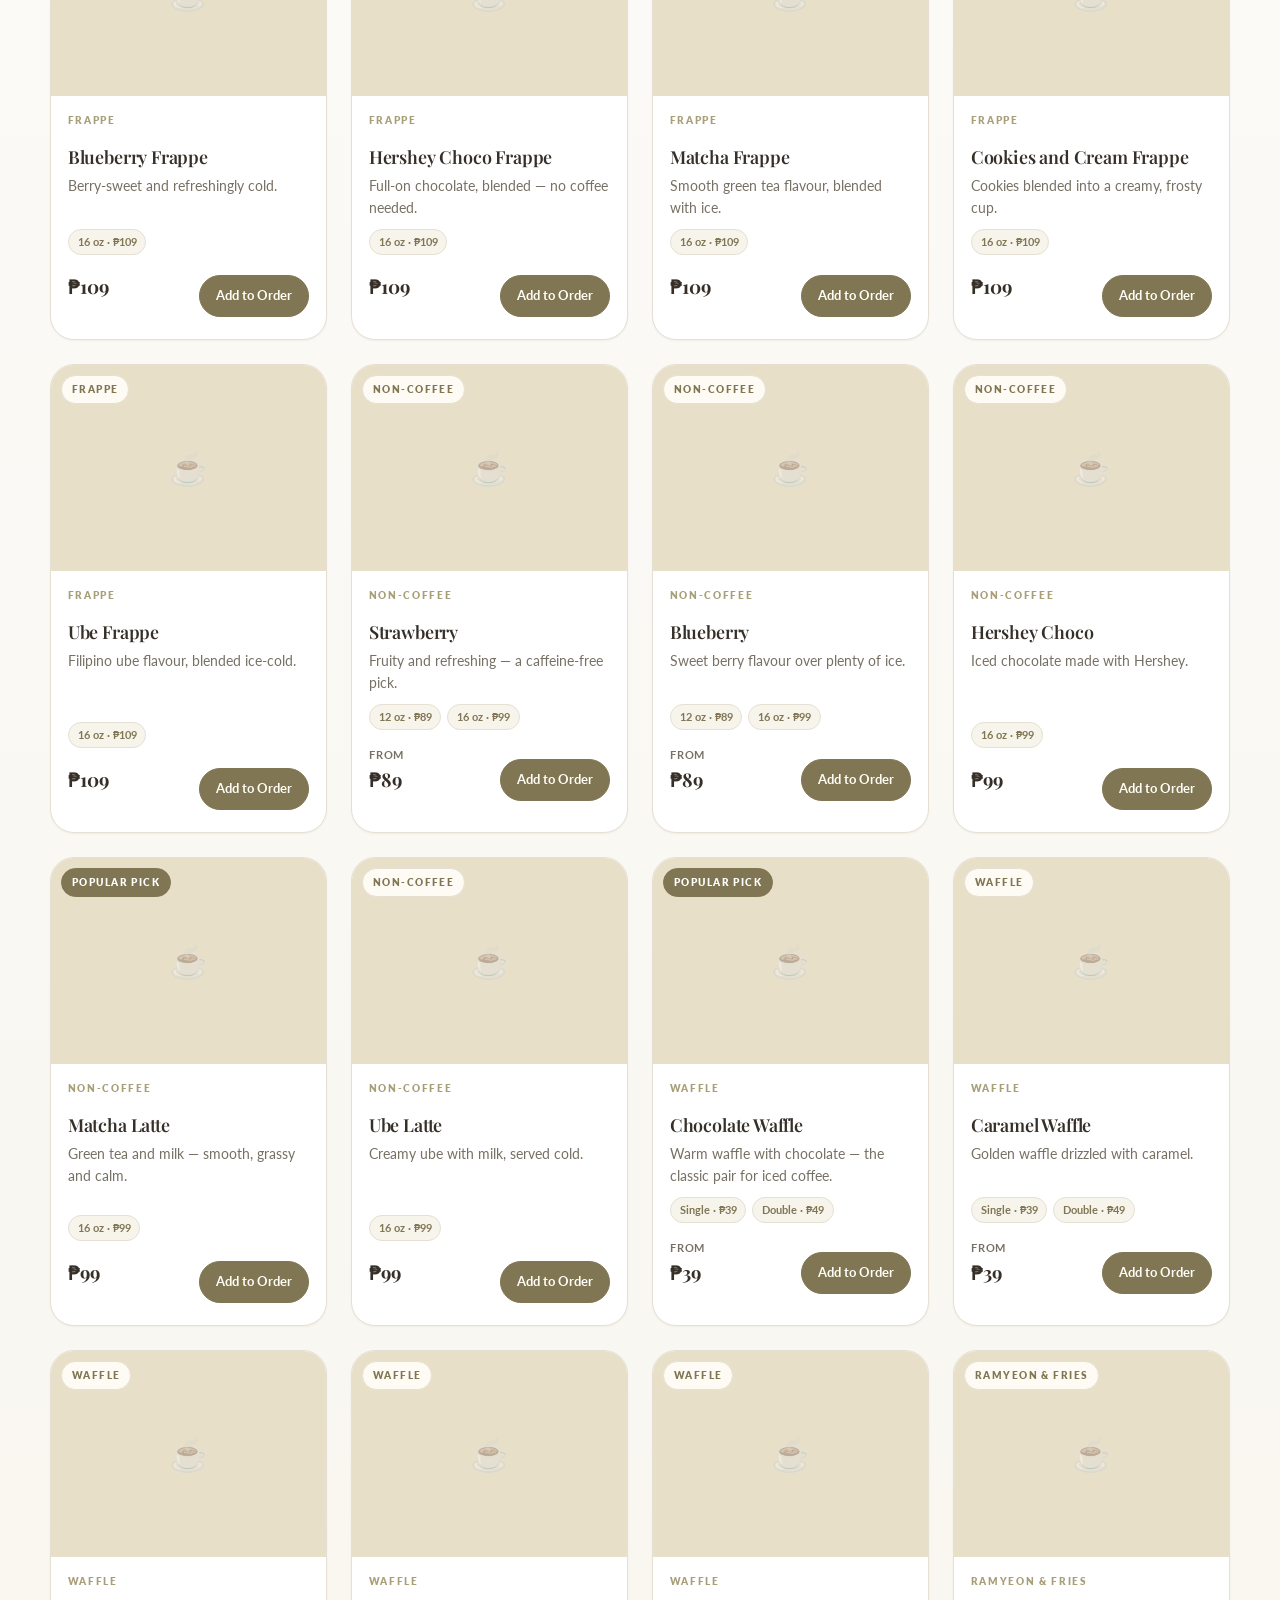
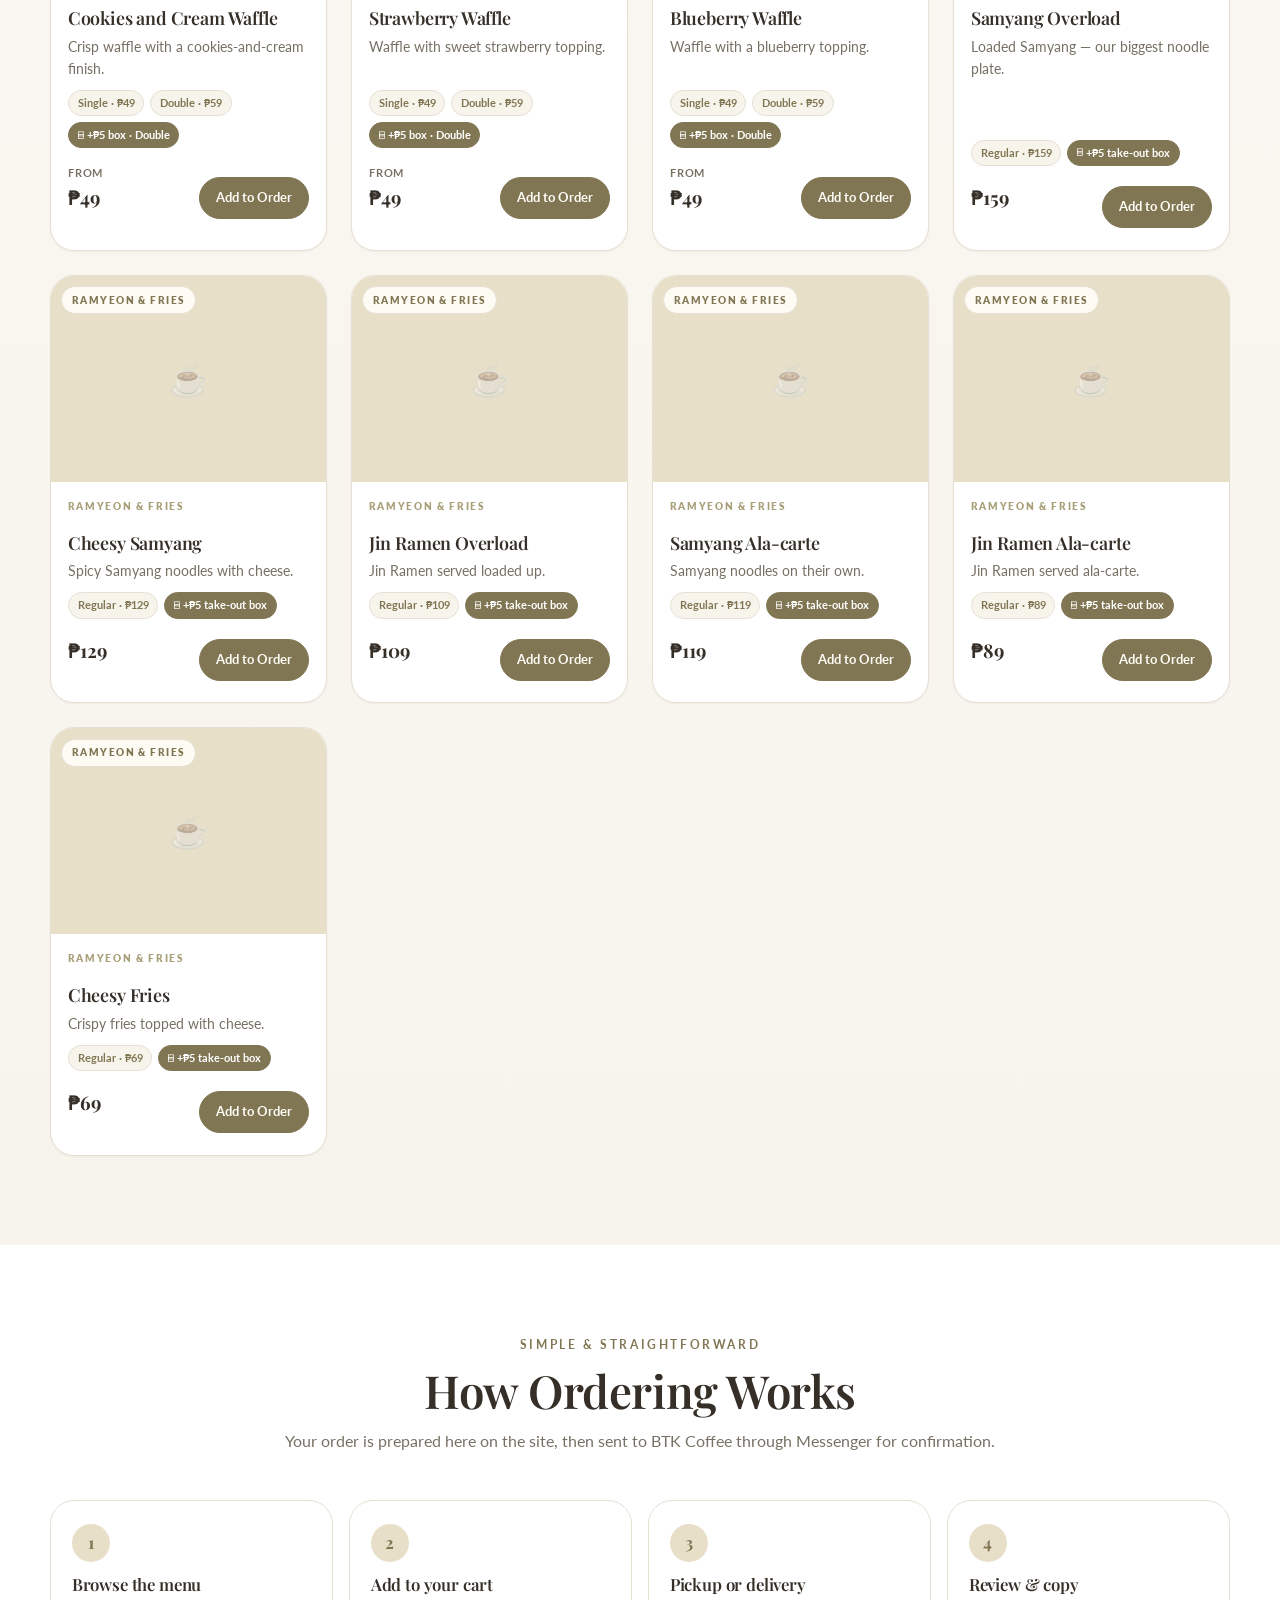
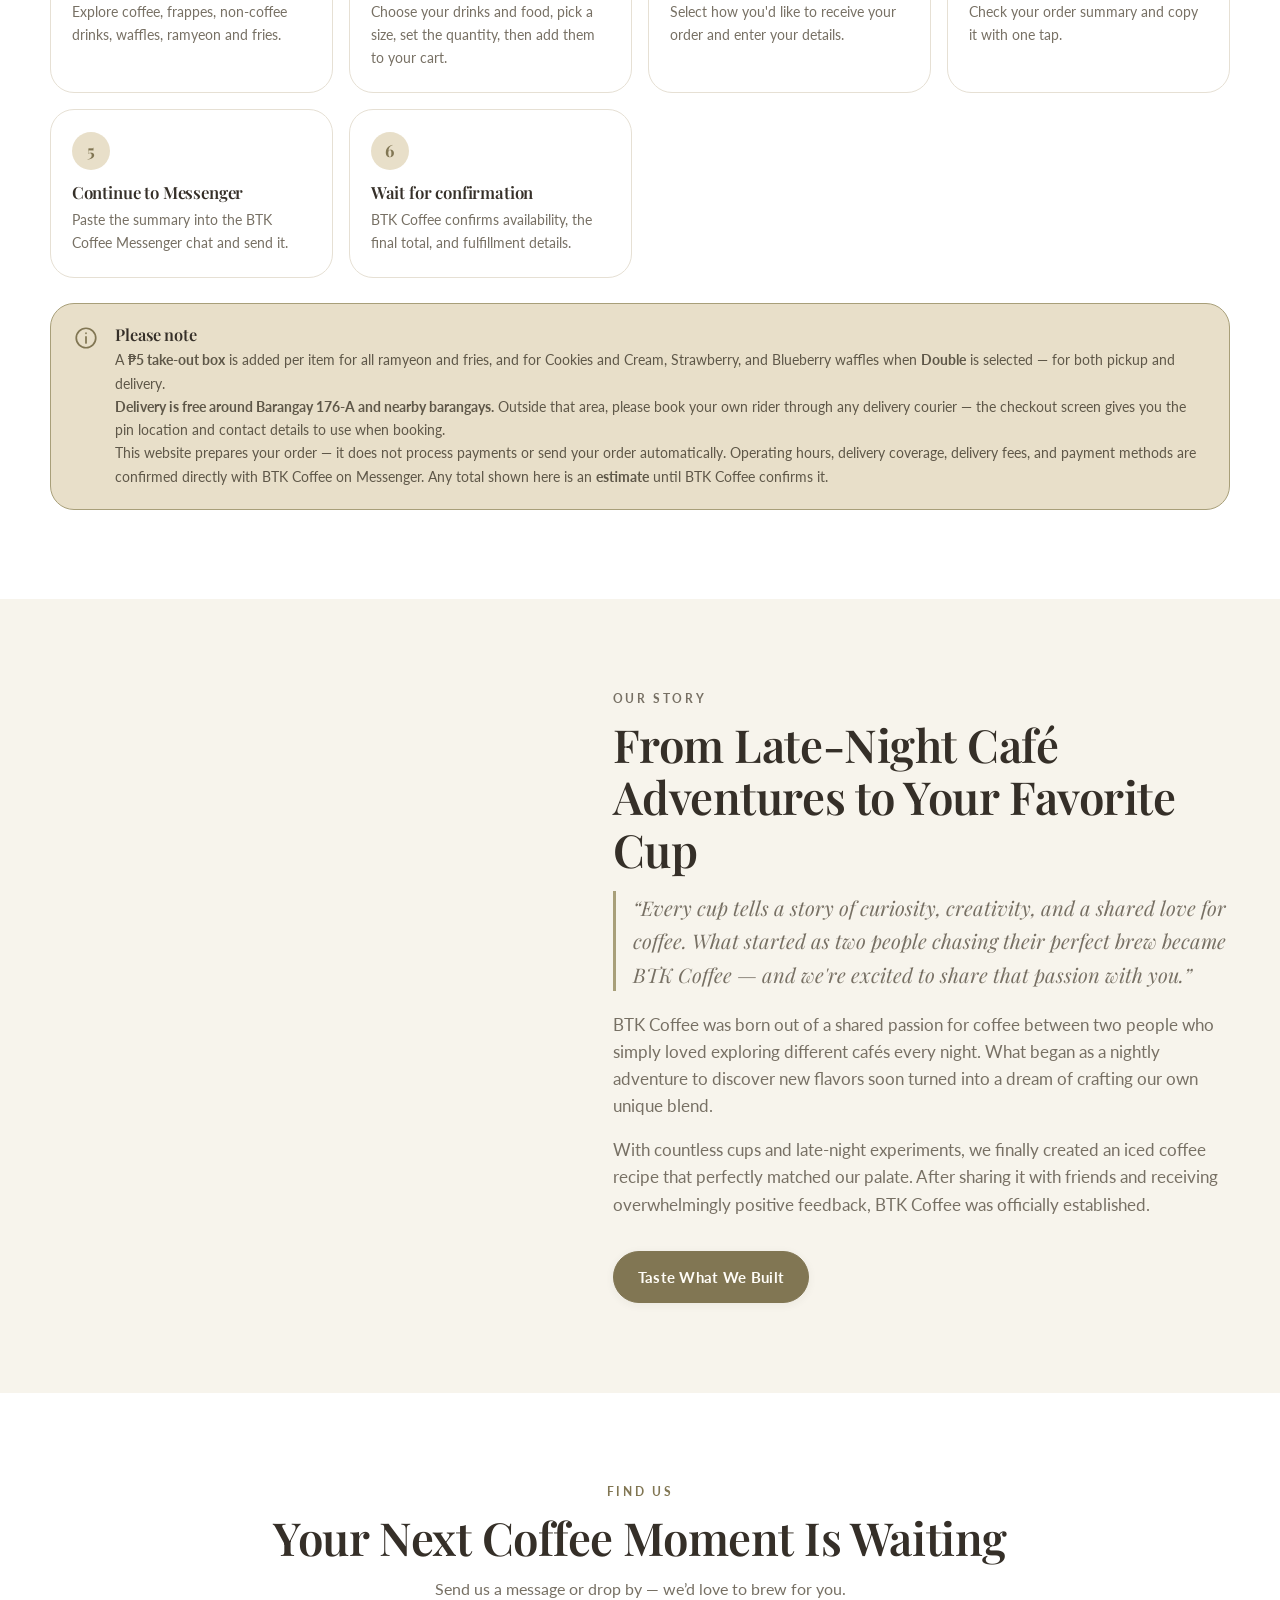
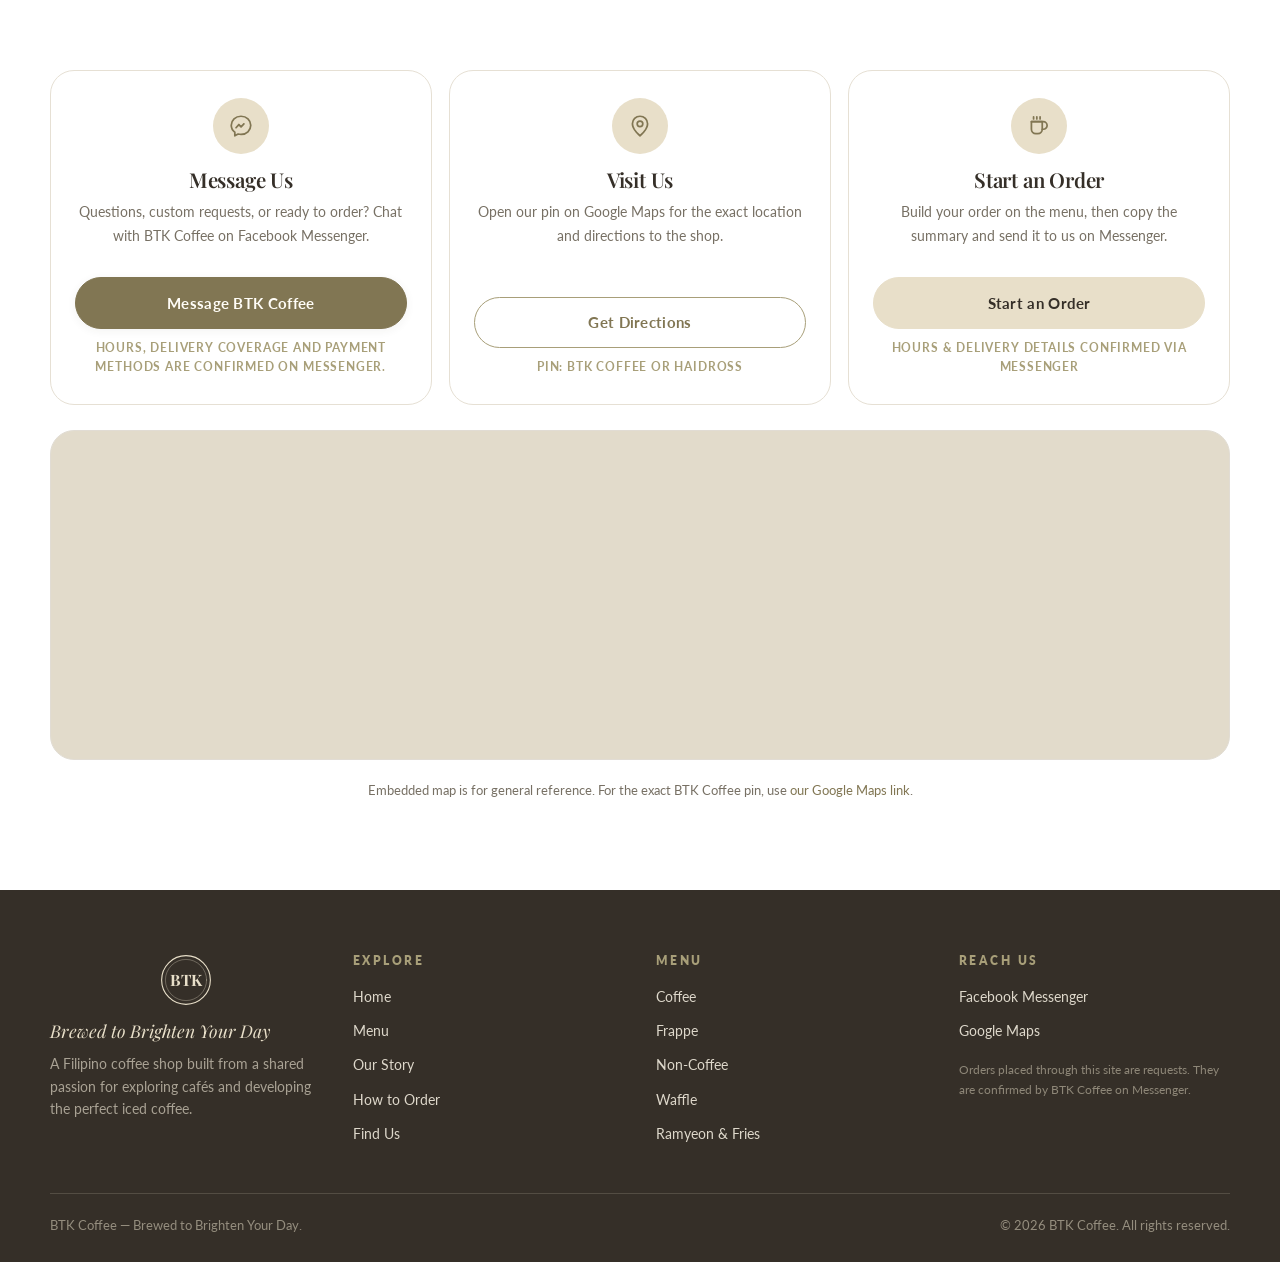
==== commit bf5c5ea9: "Add files via upload" ====
--- a/index.html
+++ b/index.html
@@ -104,10 +104,10 @@
       </div>
       <div class="hero-art">
         <figure class="hero-photo main">
-          <img data-img-slot="heroMain" src="https://images.pexels.com/photos/4869289/pexels-photo-4869289.jpeg?auto=compress&cs=tinysrgb&fit=crop&h=900&w=700" alt="Chilled iced coffee with frothy milk and ice cubes in a tall glass" width="700" height="900" fetchpriority="high" decoding="async">
+          <img data-img-slot="heroMain" src="./assets/hero-main.jpg" data-fallback="https://images.pexels.com/photos/4869289/pexels-photo-4869289.jpeg?auto=compress&cs=tinysrgb&fit=crop&h=900&w=700" alt="Chilled iced coffee with frothy milk and ice cubes in a tall glass" width="700" height="900" fetchpriority="high" decoding="async">
         </figure>
         <figure class="hero-photo small">
-          <img data-img-slot="heroSmall" src="https://images.pexels.com/photos/37105717/pexels-photo-37105717.jpeg?auto=compress&cs=tinysrgb&fit=crop&h=500&w=500" alt="Waffles served with fruit beside a matcha latte on a café table" width="500" height="500" loading="lazy" decoding="async">
+          <img data-img-slot="heroSmall" src="./assets/hero-inset.jpg" data-fallback="https://images.pexels.com/photos/37105717/pexels-photo-37105717.jpeg?auto=compress&cs=tinysrgb&fit=crop&h=500&w=500" alt="Waffles served with fruit beside a matcha latte on a café table" width="500" height="500" loading="lazy" decoding="async">
         </figure>
         <div class="hero-chip" aria-hidden="true">
           <span class="chip-k">₱79</span>
@@ -203,8 +203,8 @@
   <section class="section story" id="story" aria-labelledby="storyTitle">
     <div class="container story-grid">
       <div class="story-art">
-        <img data-img-slot="storyMain" src="https://images.pexels.com/photos/20342119/pexels-photo-20342119.jpeg?auto=compress&cs=tinysrgb&fit=crop&h=840&w=700" alt="Warm café interior with wooden furniture and an espresso machine" width="700" height="840" loading="lazy" decoding="async">
-        <img class="story-art-2" data-img-slot="storyInset" src="https://images.pexels.com/photos/7808403/pexels-photo-7808403.jpeg?auto=compress&cs=tinysrgb&fit=crop&h=420&w=420" alt="Glass of iced coffee with milk on a bright white table" width="420" height="420" loading="lazy" decoding="async">
+        <img data-img-slot="storyMain" src="./assets/story-main.jpg" data-fallback="https://images.pexels.com/photos/20342119/pexels-photo-20342119.jpeg?auto=compress&cs=tinysrgb&fit=crop&h=840&w=700" alt="Warm café interior with wooden furniture and an espresso machine" width="700" height="840" loading="lazy" decoding="async">
+        <img class="story-art-2" data-img-slot="storyInset" src="./assets/story-inset.jpg" data-fallback="https://images.pexels.com/photos/7808403/pexels-photo-7808403.jpeg?auto=compress&cs=tinysrgb&fit=crop&h=420&w=420" alt="Glass of iced coffee with milk on a bright white table" width="420" height="420" loading="lazy" decoding="async">
       </div>
       <div class="story-copy">
         <p class="eyebrow">Our Story</p>
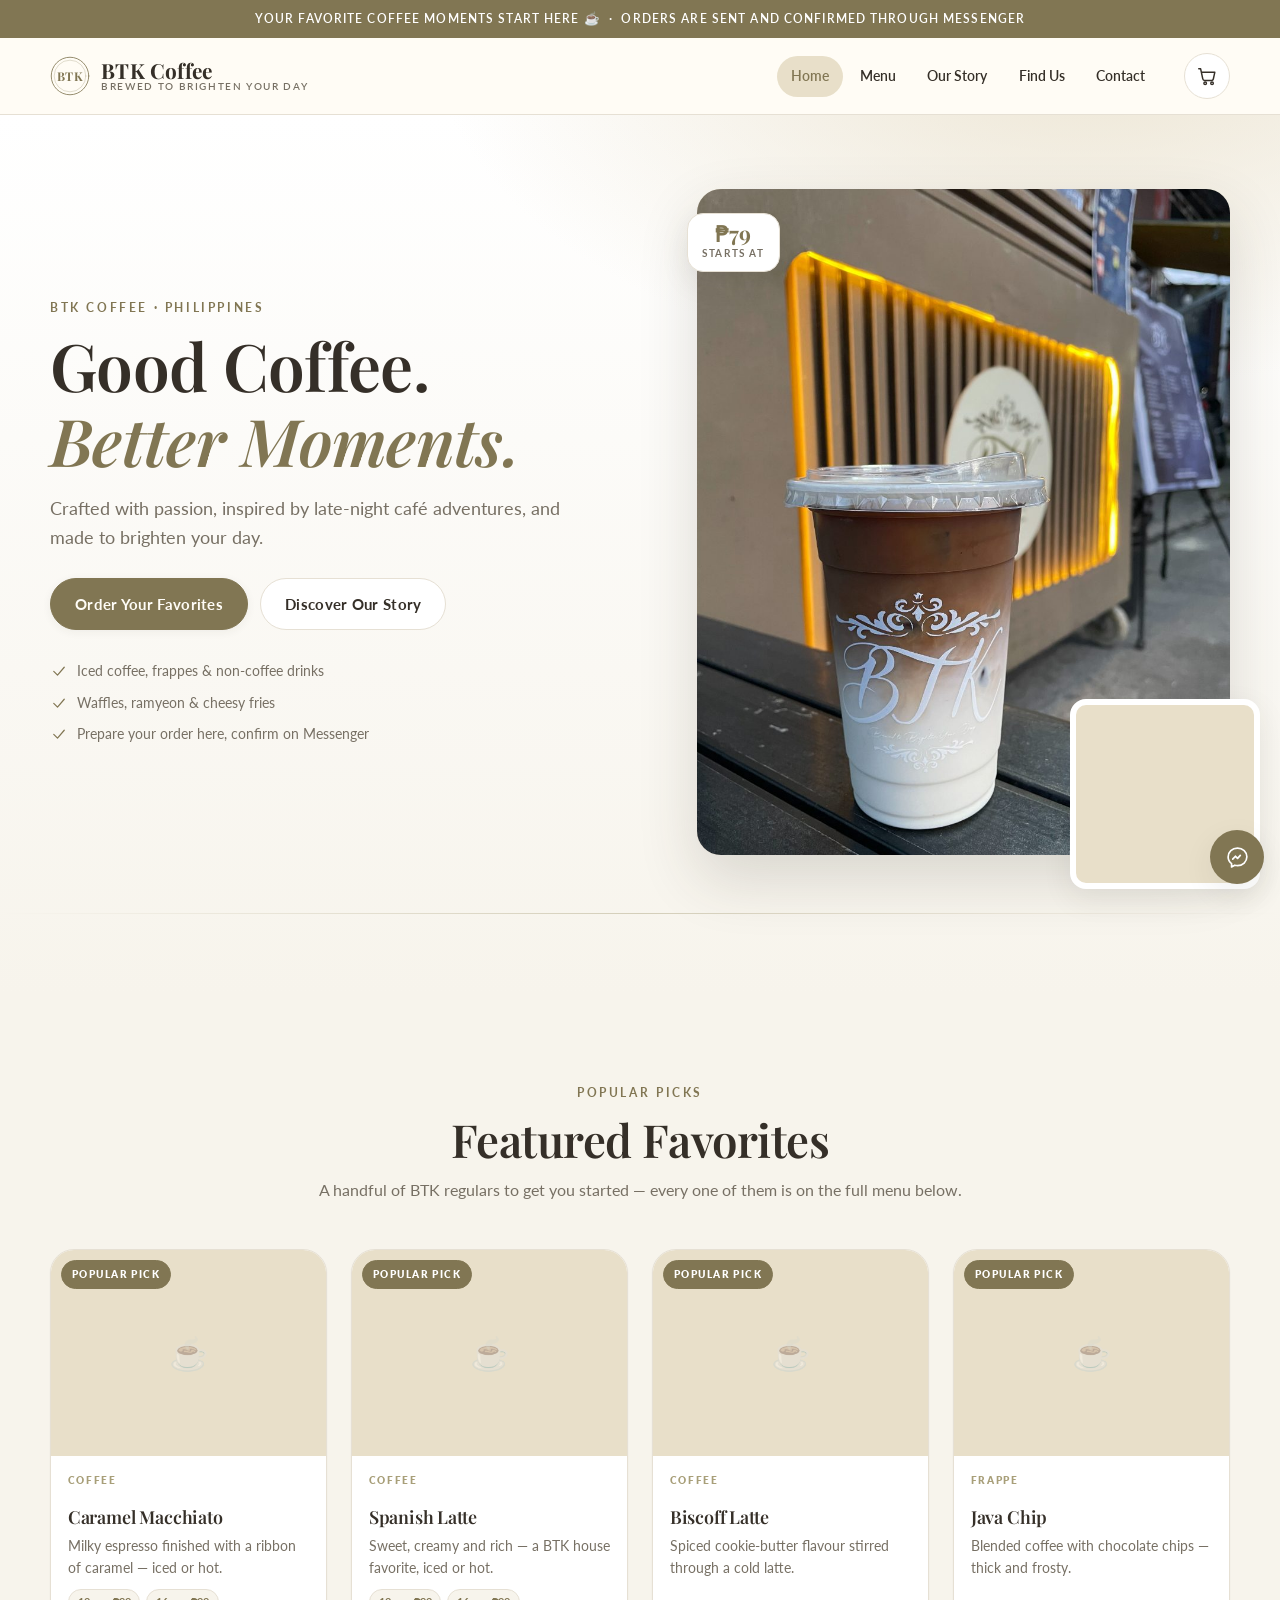
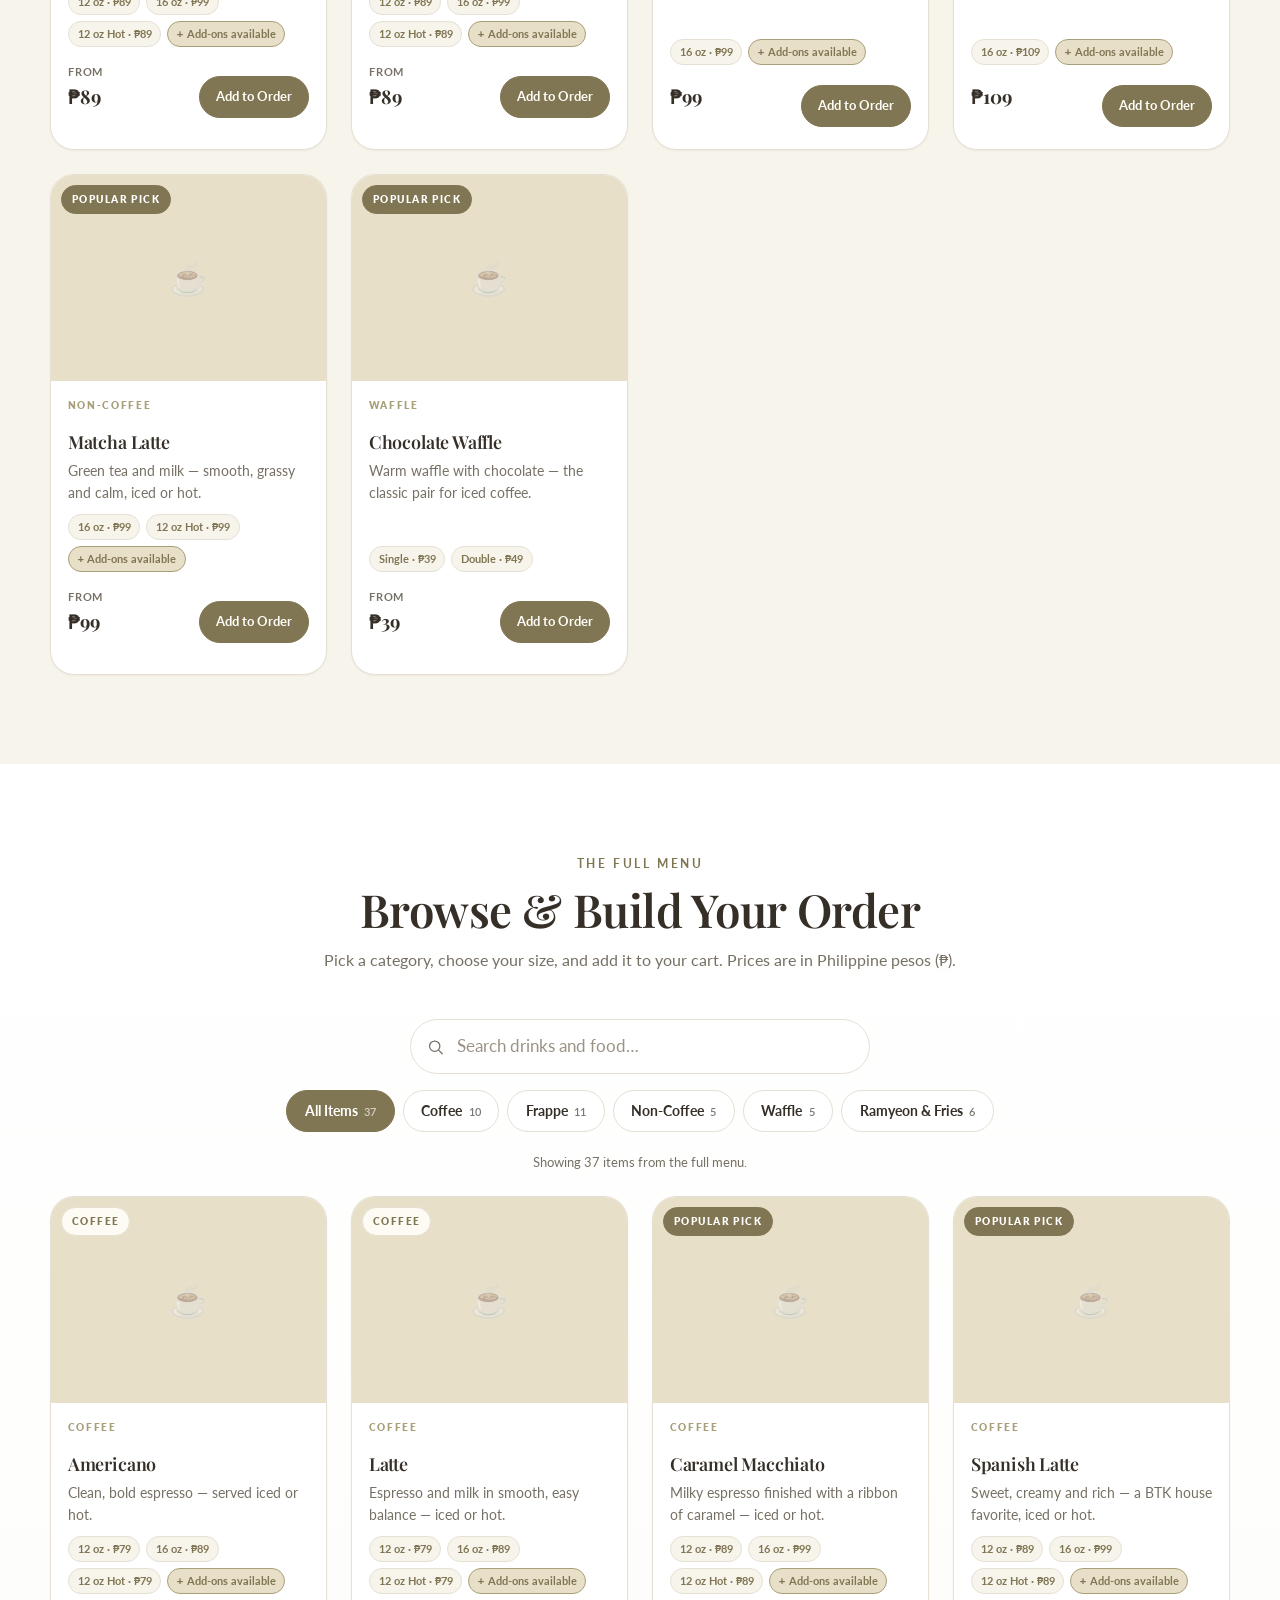
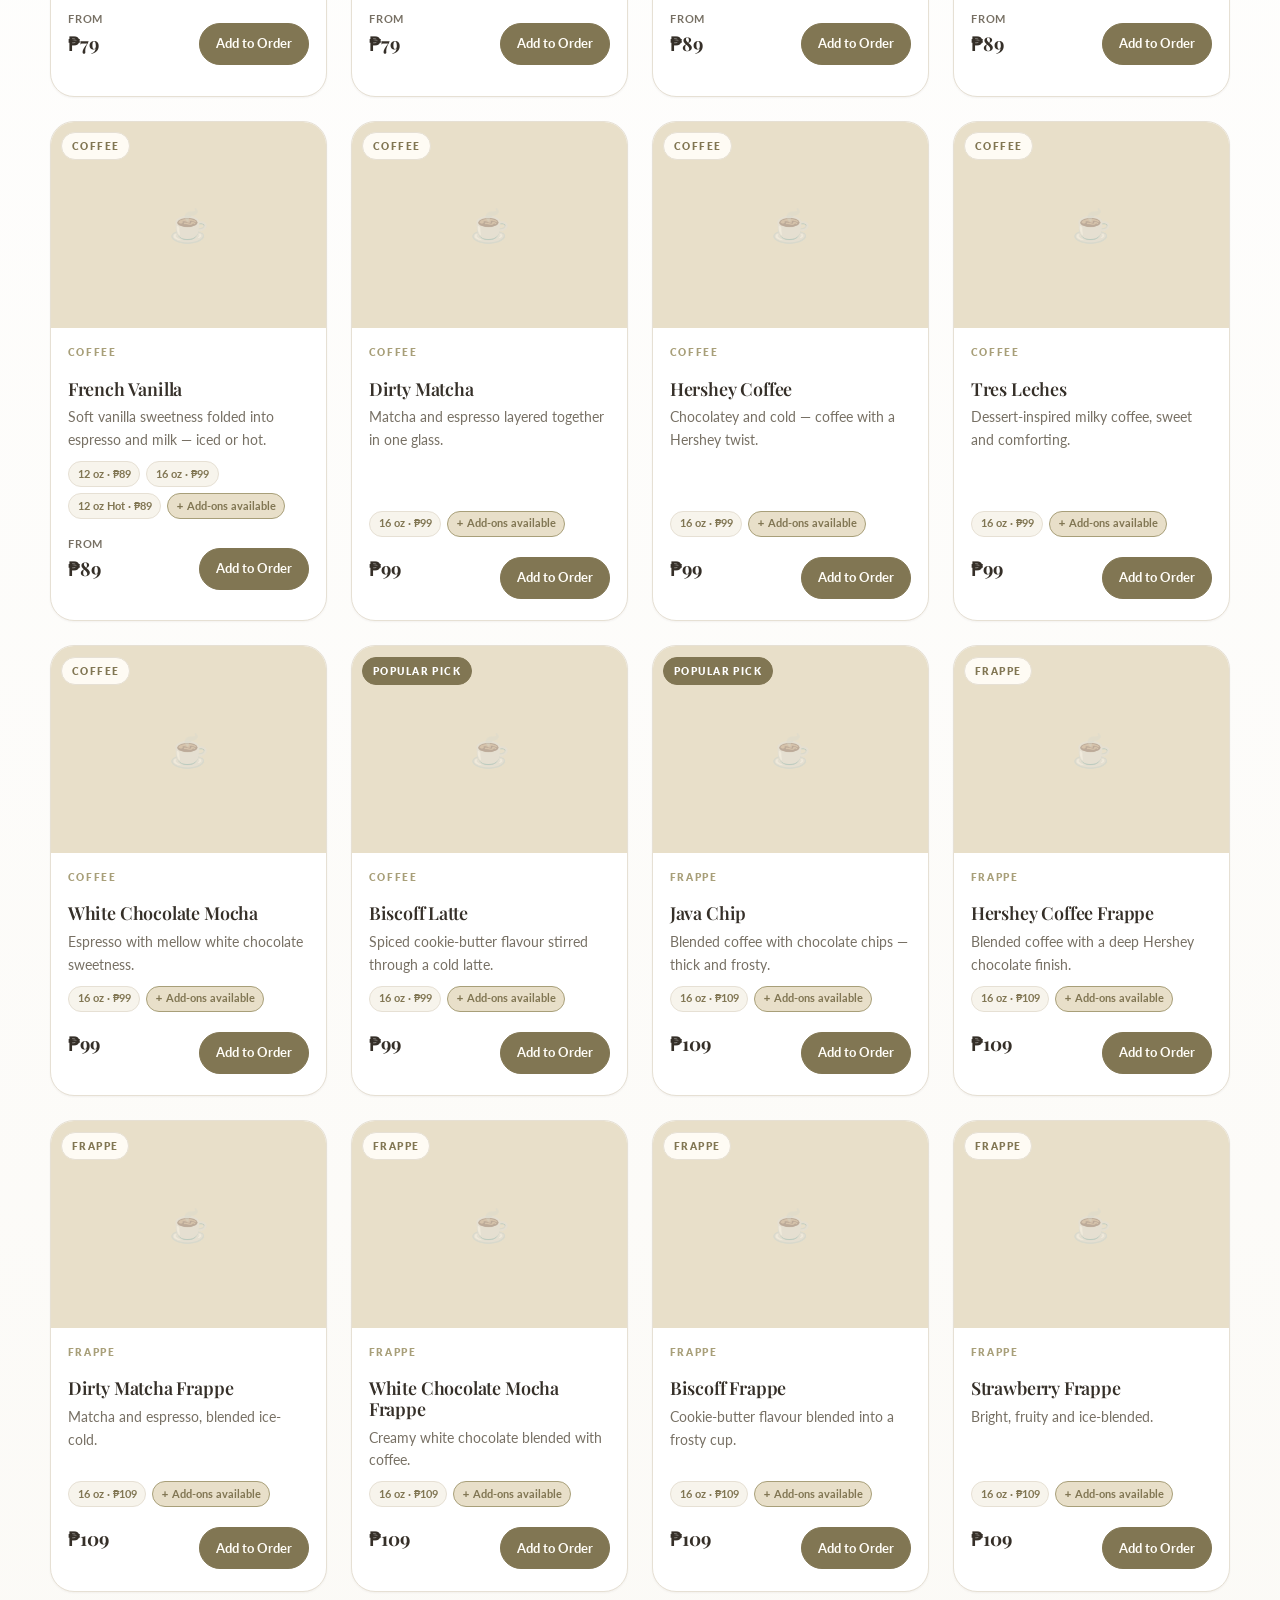
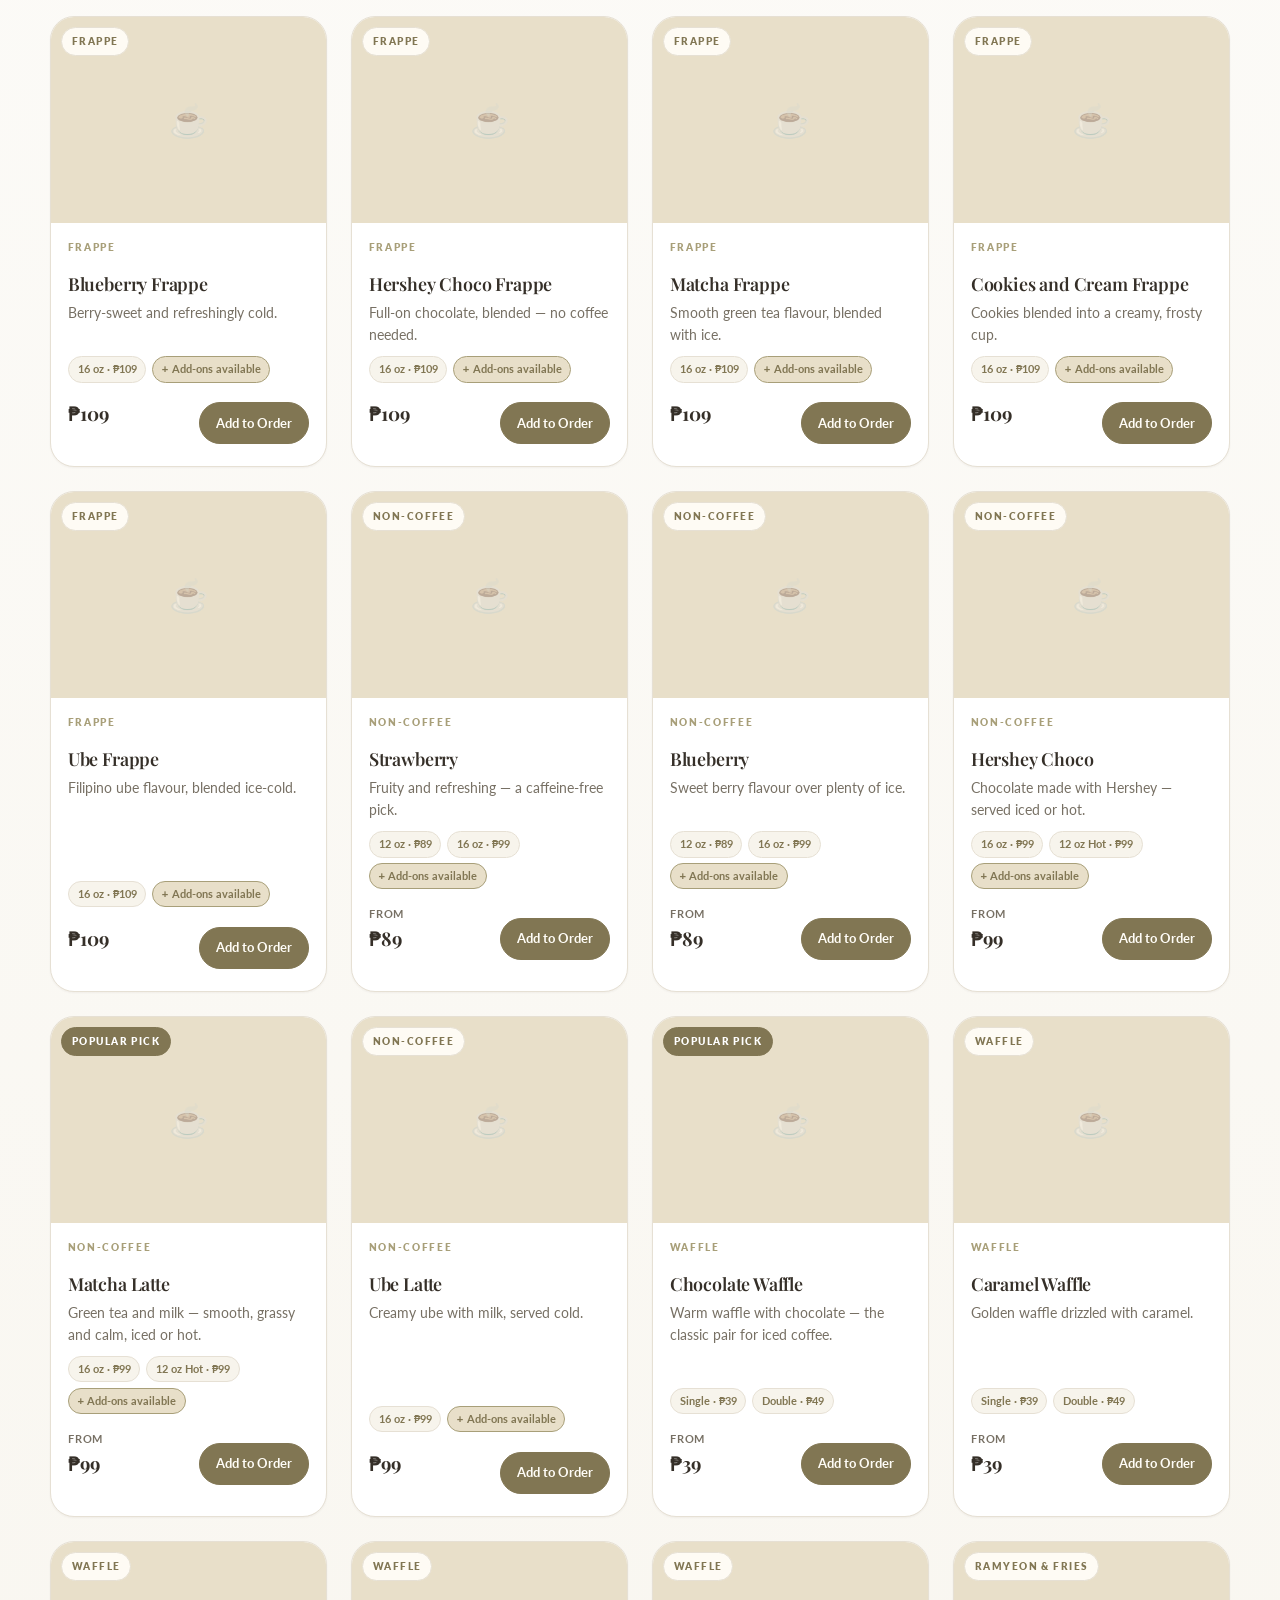
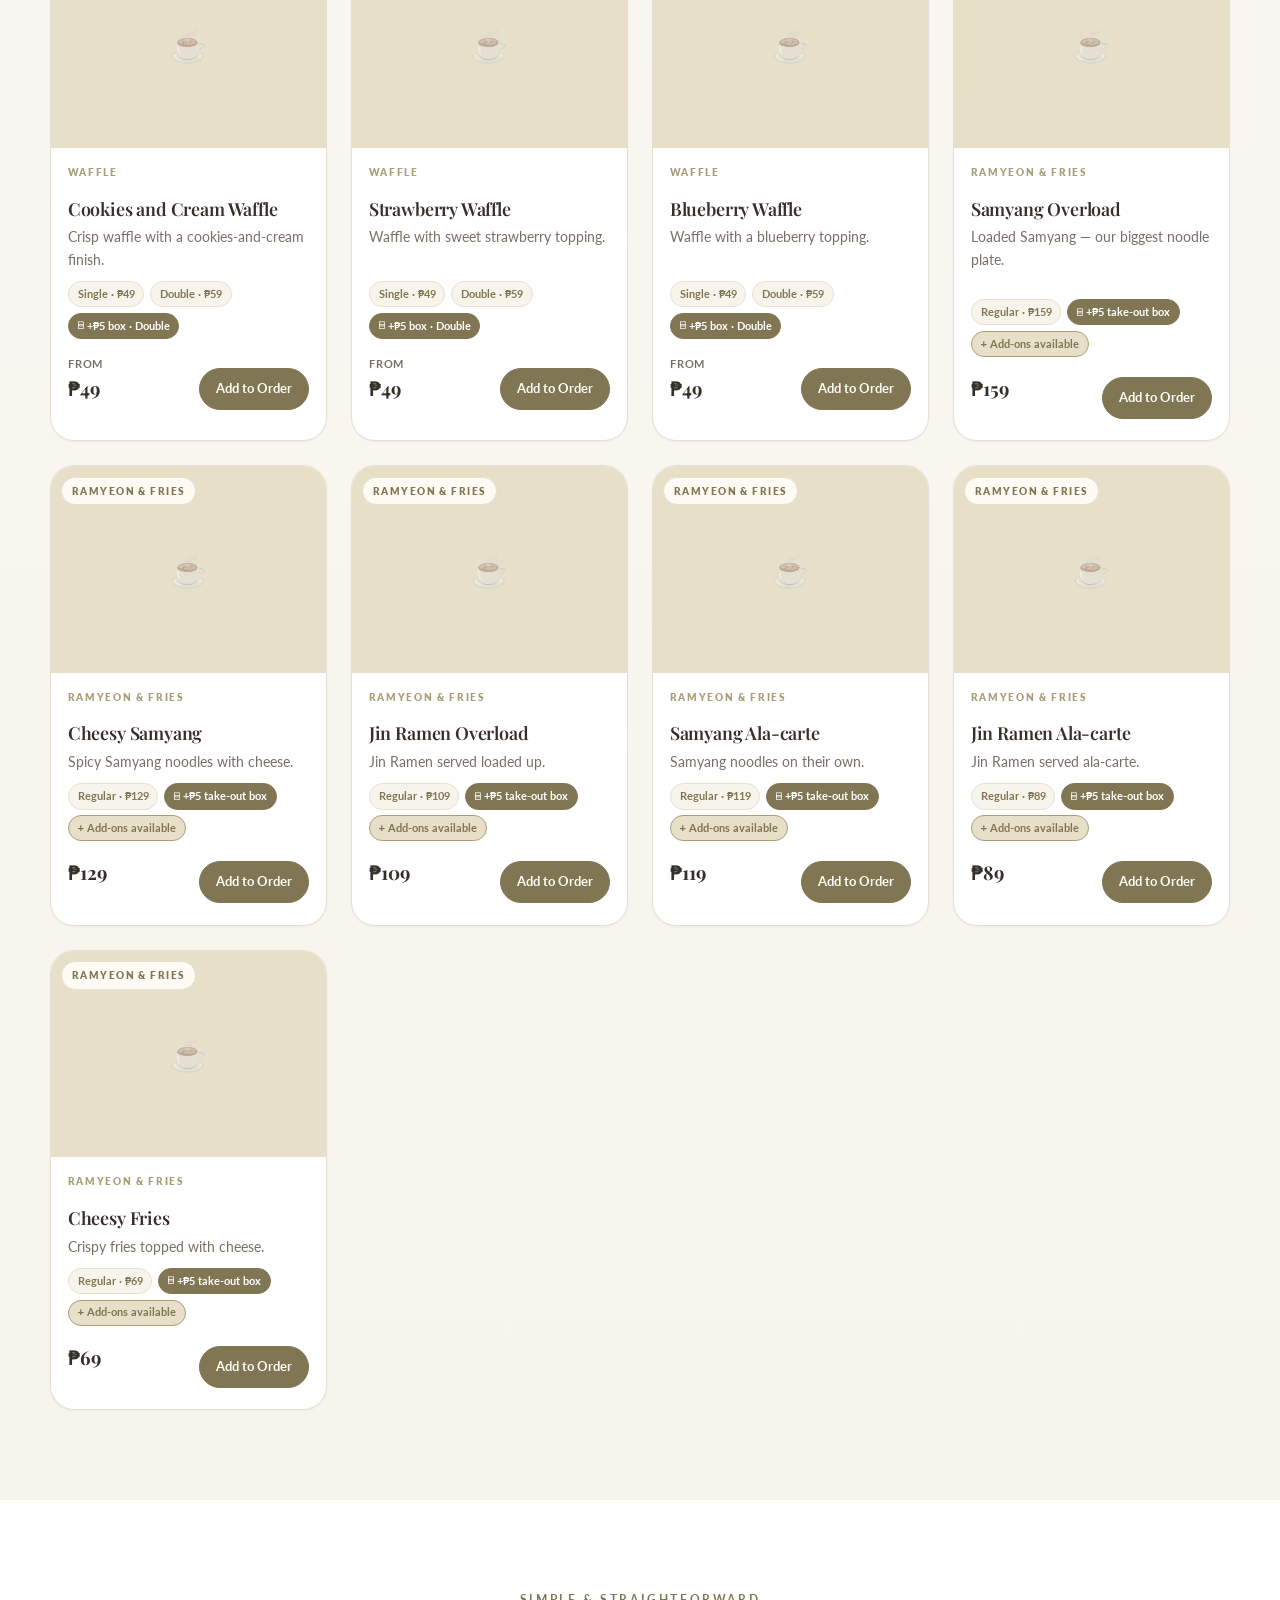
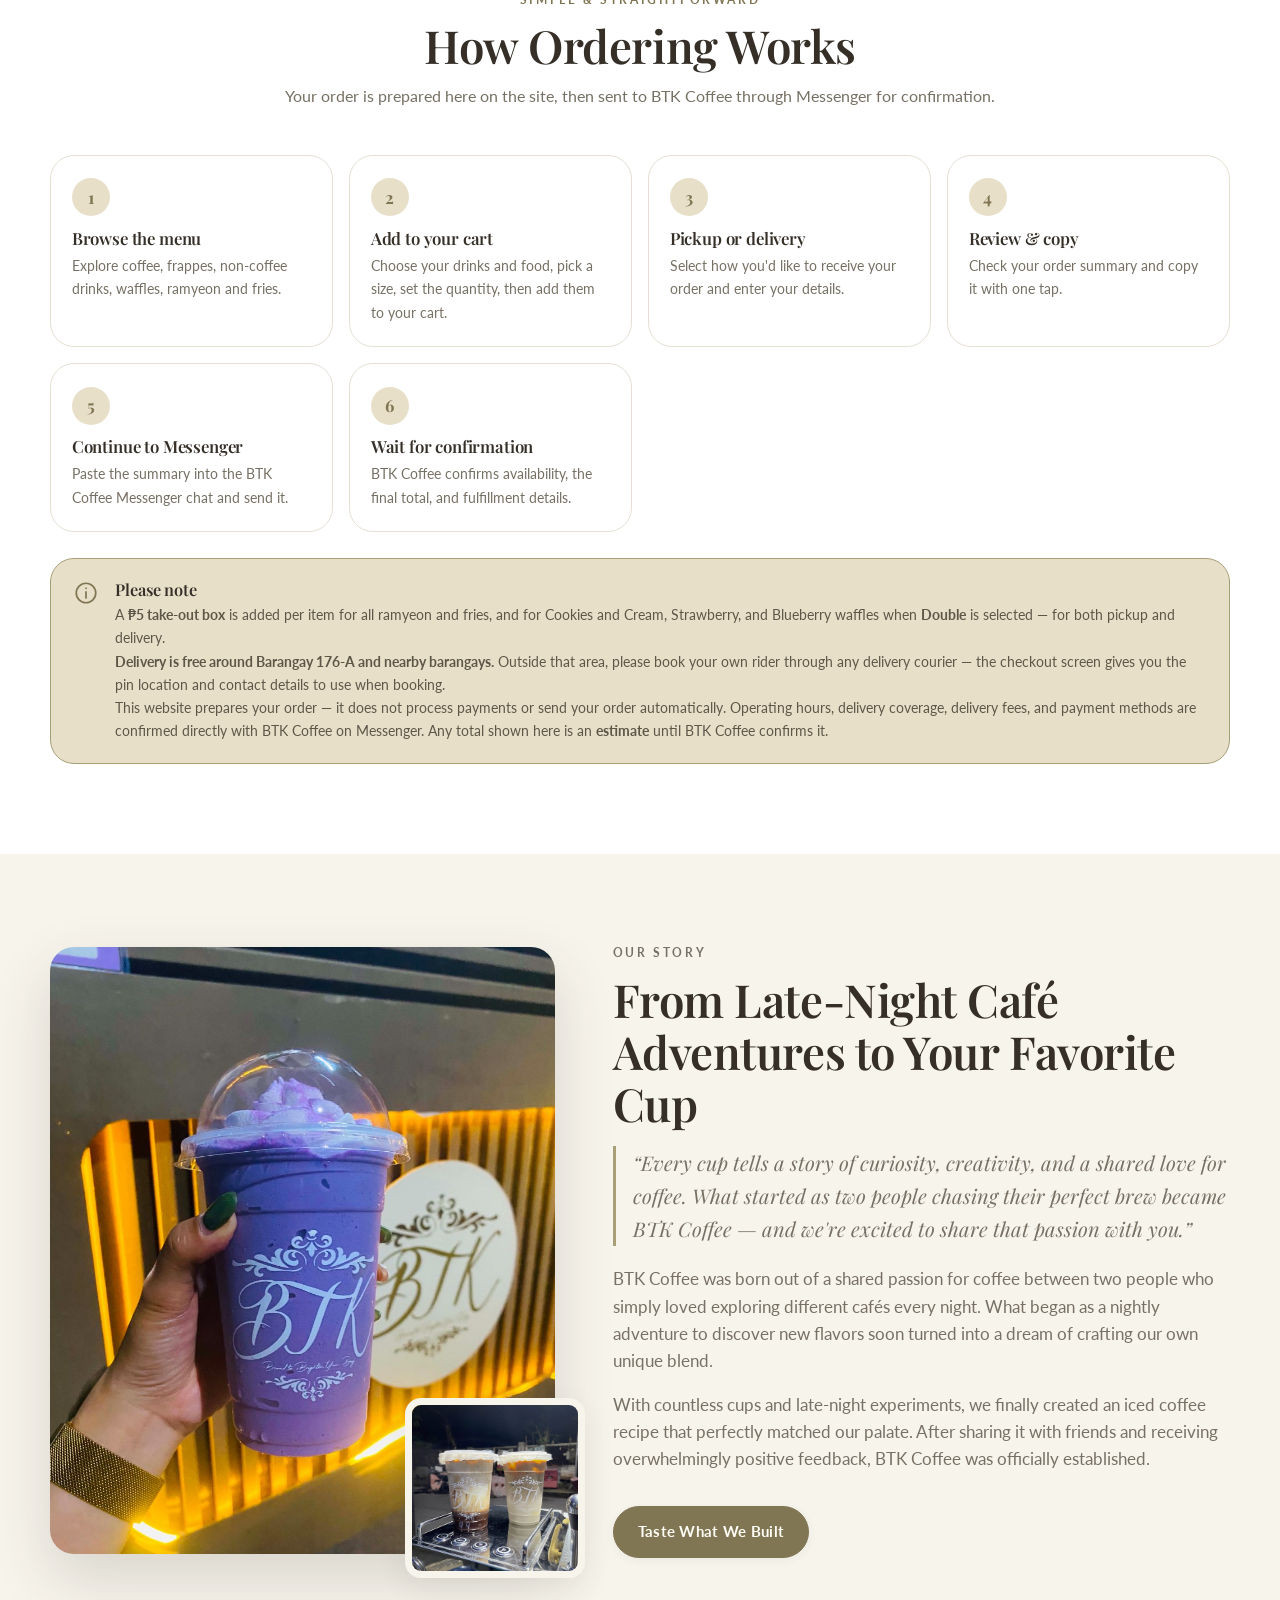
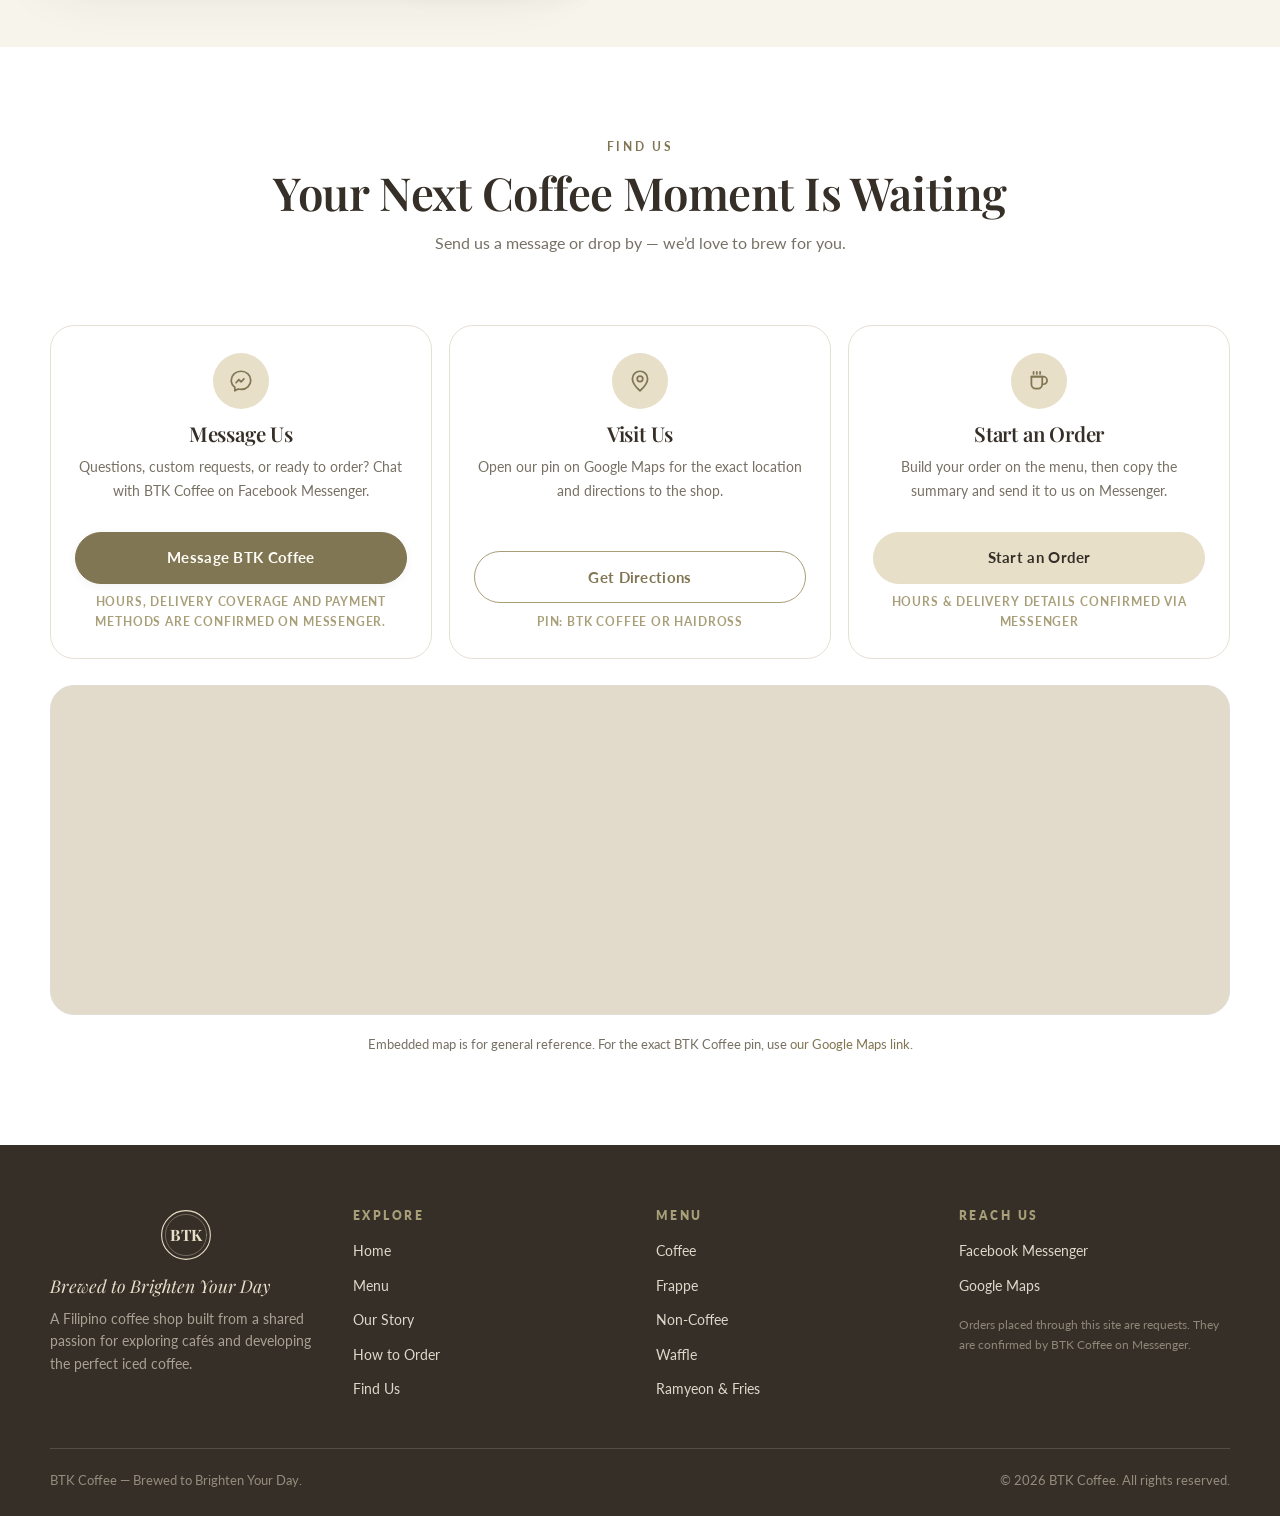
==== commit 973a405b: "Add files via upload" ====
--- a/index.html
+++ b/index.html
@@ -334,6 +334,10 @@
         <p class="field-error" id="optSizeError" role="alert"></p>
         <p class="box-note" id="optBoxNote" hidden></p>
       </fieldset>
+      <fieldset class="opt-addons" id="optAddonsWrap" hidden>
+        <legend id="optAddonsLegend">Add-ons <span class="optional">(optional)</span></legend>
+        <div class="addon-options" id="optAddons"></div>
+      </fieldset>
       <div class="opt-foot">
         <div class="qty" role="group" aria-label="Quantity">
           <button type="button" class="qty-btn" id="optMinus" aria-label="Decrease quantity">&minus;</button>
--- a/style.css
+++ b/style.css
@@ -248,6 +248,31 @@
   display:inline-flex;align-items:center;gap:.25rem
 }
 .size-pill.box::before{content:"⌸";font-size:.78em;line-height:1}
+.size-pill.addon{background:var(--beige);color:var(--khaki-deep);border-color:var(--khaki)}
+.size-pill.addon::before{content:"+";font-weight:900;margin-right:.2rem}
+
+/* Add-on picker in the size/options modal */
+.opt-addons{border:0;padding:0;margin:0 0 1.1rem}
+.opt-addons legend{font-size:.76rem;letter-spacing:.14em;text-transform:uppercase;font-weight:800;
+  color:var(--ink);margin-bottom:.6rem;padding:0}
+.opt-addons legend .optional{letter-spacing:.02em;text-transform:none;font-size:.78rem;color:var(--muted);font-weight:600}
+.addon-options{display:grid;gap:.45rem}
+.addon-opt{position:relative;display:block;cursor:pointer}
+.addon-opt input{position:absolute;opacity:0;width:1px;height:1px}
+.ao-body{display:flex;align-items:center;justify-content:space-between;gap:.8rem;
+  padding:.65rem .9rem;border:1.5px solid var(--line);border-radius:var(--radius);
+  background:var(--white);transition:all var(--t);min-height:48px}
+.ao-body::before{content:"";width:20px;height:20px;border:1.5px solid var(--khaki);border-radius:6px;
+  flex:none;order:-1;display:grid;place-items:center;transition:all var(--t)}
+.addon-opt input:checked + .ao-body{border-color:var(--khaki-deep);background:var(--beige)}
+.addon-opt input:checked + .ao-body::before{background:var(--khaki-deep);border-color:var(--khaki-deep);
+  content:"✓";color:var(--ivory);font-size:.78rem;font-weight:900;line-height:1}
+.addon-opt input:focus-visible + .ao-body{outline:3px solid var(--khaki-deep);outline-offset:2px}
+.ao-name{font-size:.88rem;font-weight:700;flex:1;text-align:left}
+.ao-note{color:var(--muted);font-weight:600;font-size:.78em}
+.ao-price{font-weight:800;font-size:.86rem;color:var(--khaki-deep);white-space:nowrap}
+.ci-addons{display:block;font-size:.73rem;color:var(--khaki-deep);font-weight:700;margin-top:.1rem;line-height:1.35}
+
 .box-note{
   margin:.7rem 0 0;padding:.55rem .75rem;border-radius:var(--radius-sm);
   background:var(--cream);border:1px dashed var(--line);
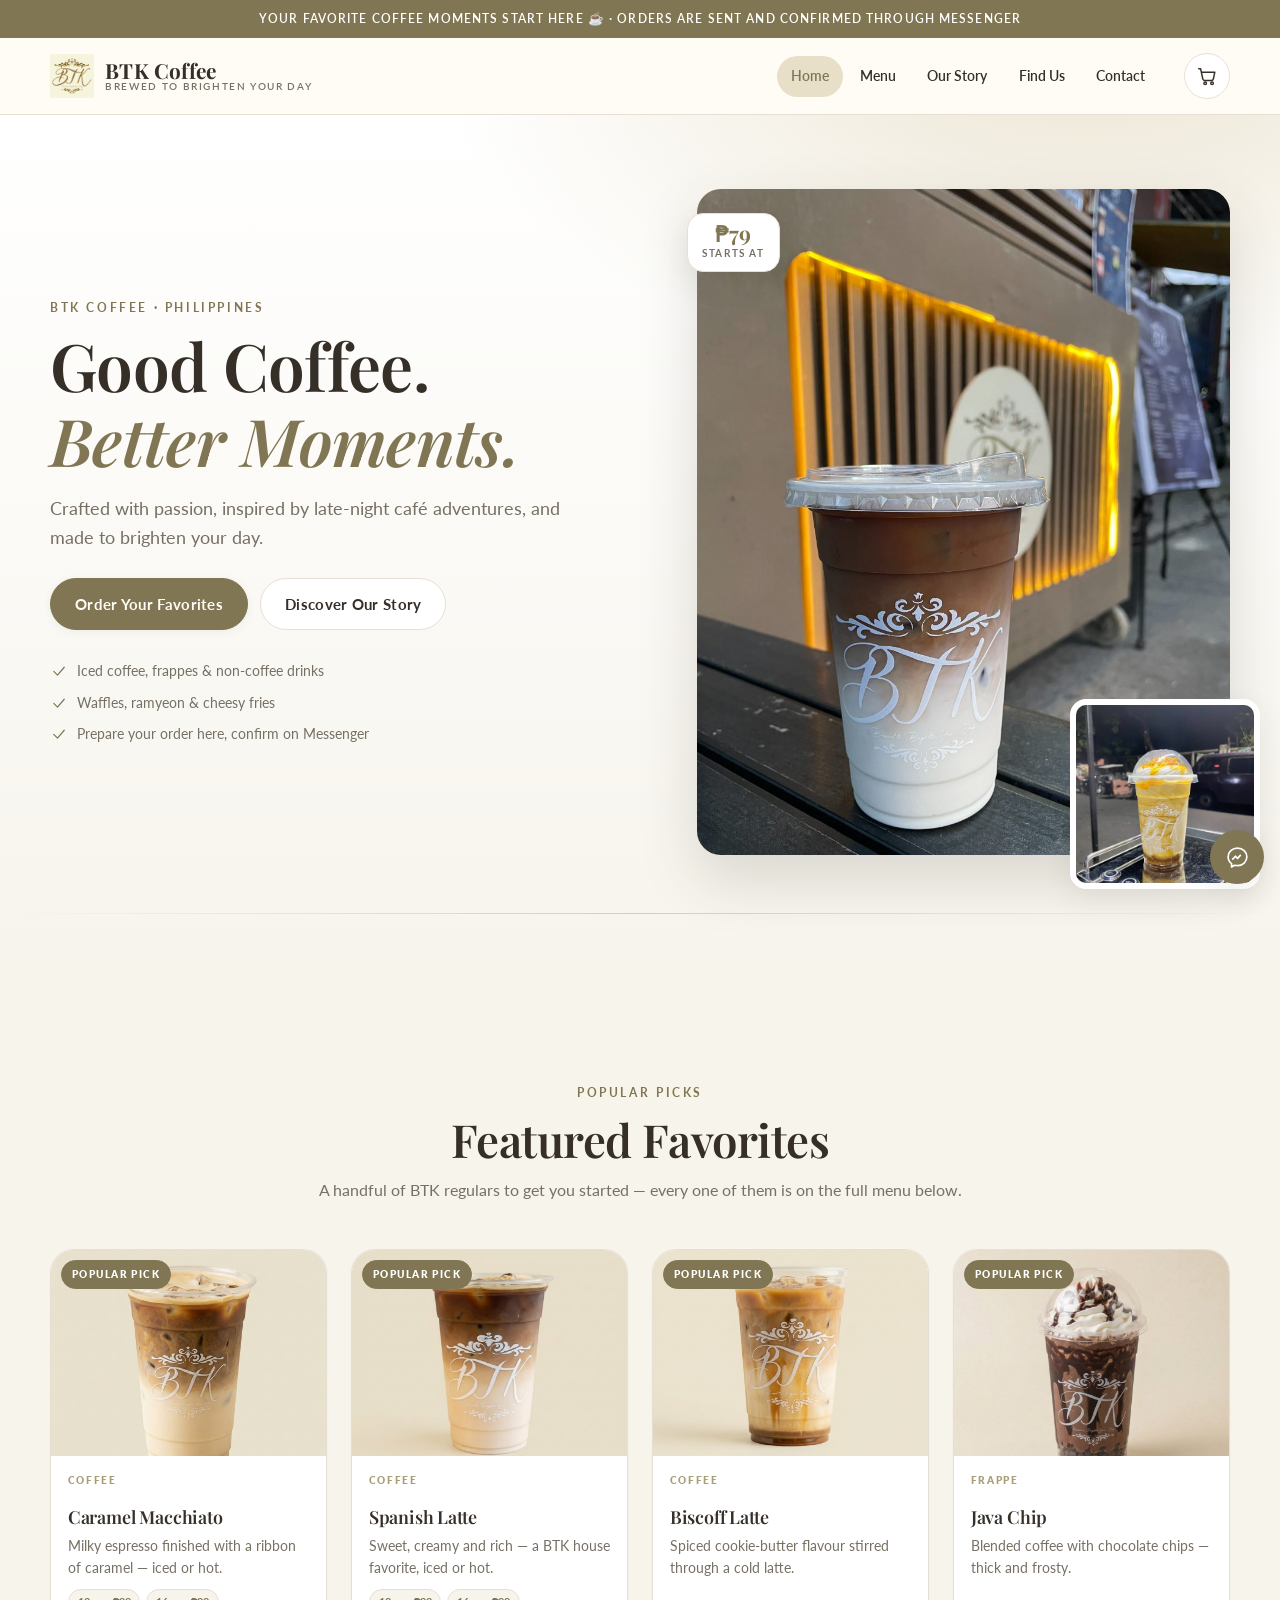
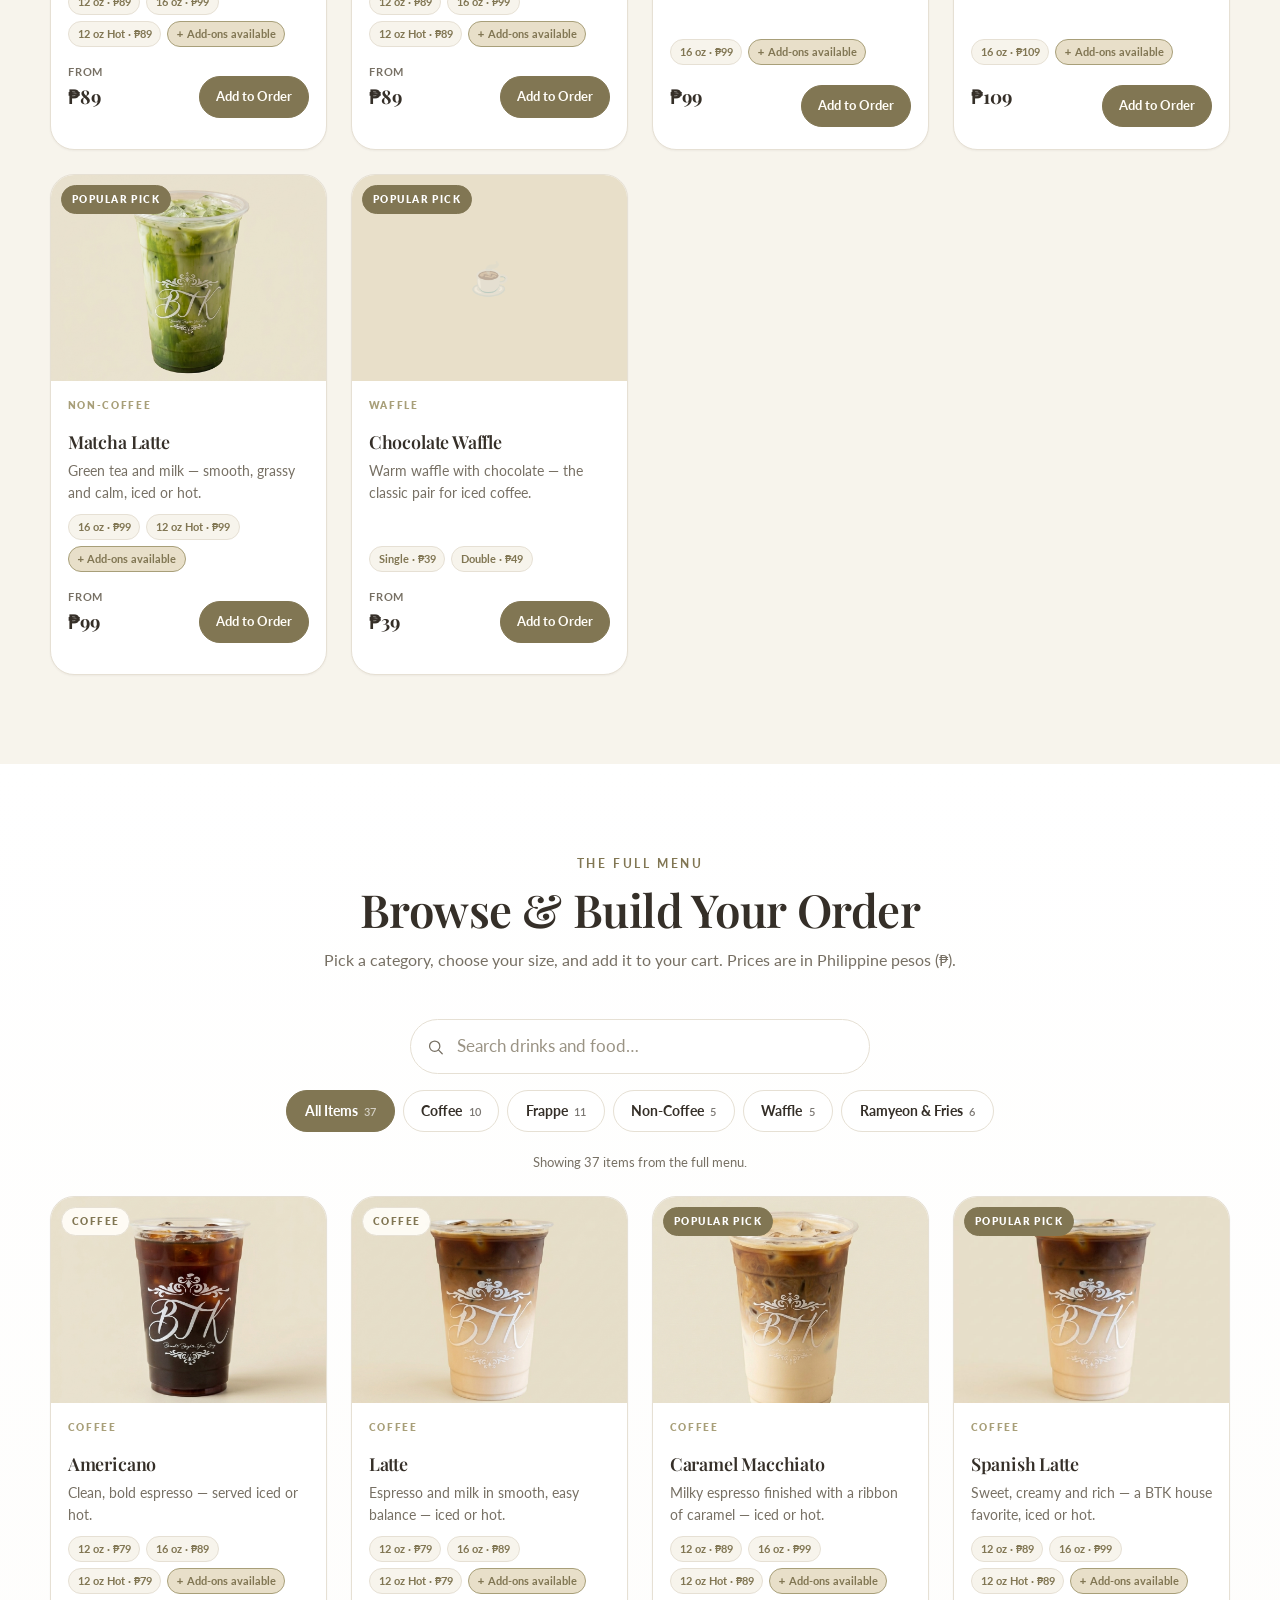
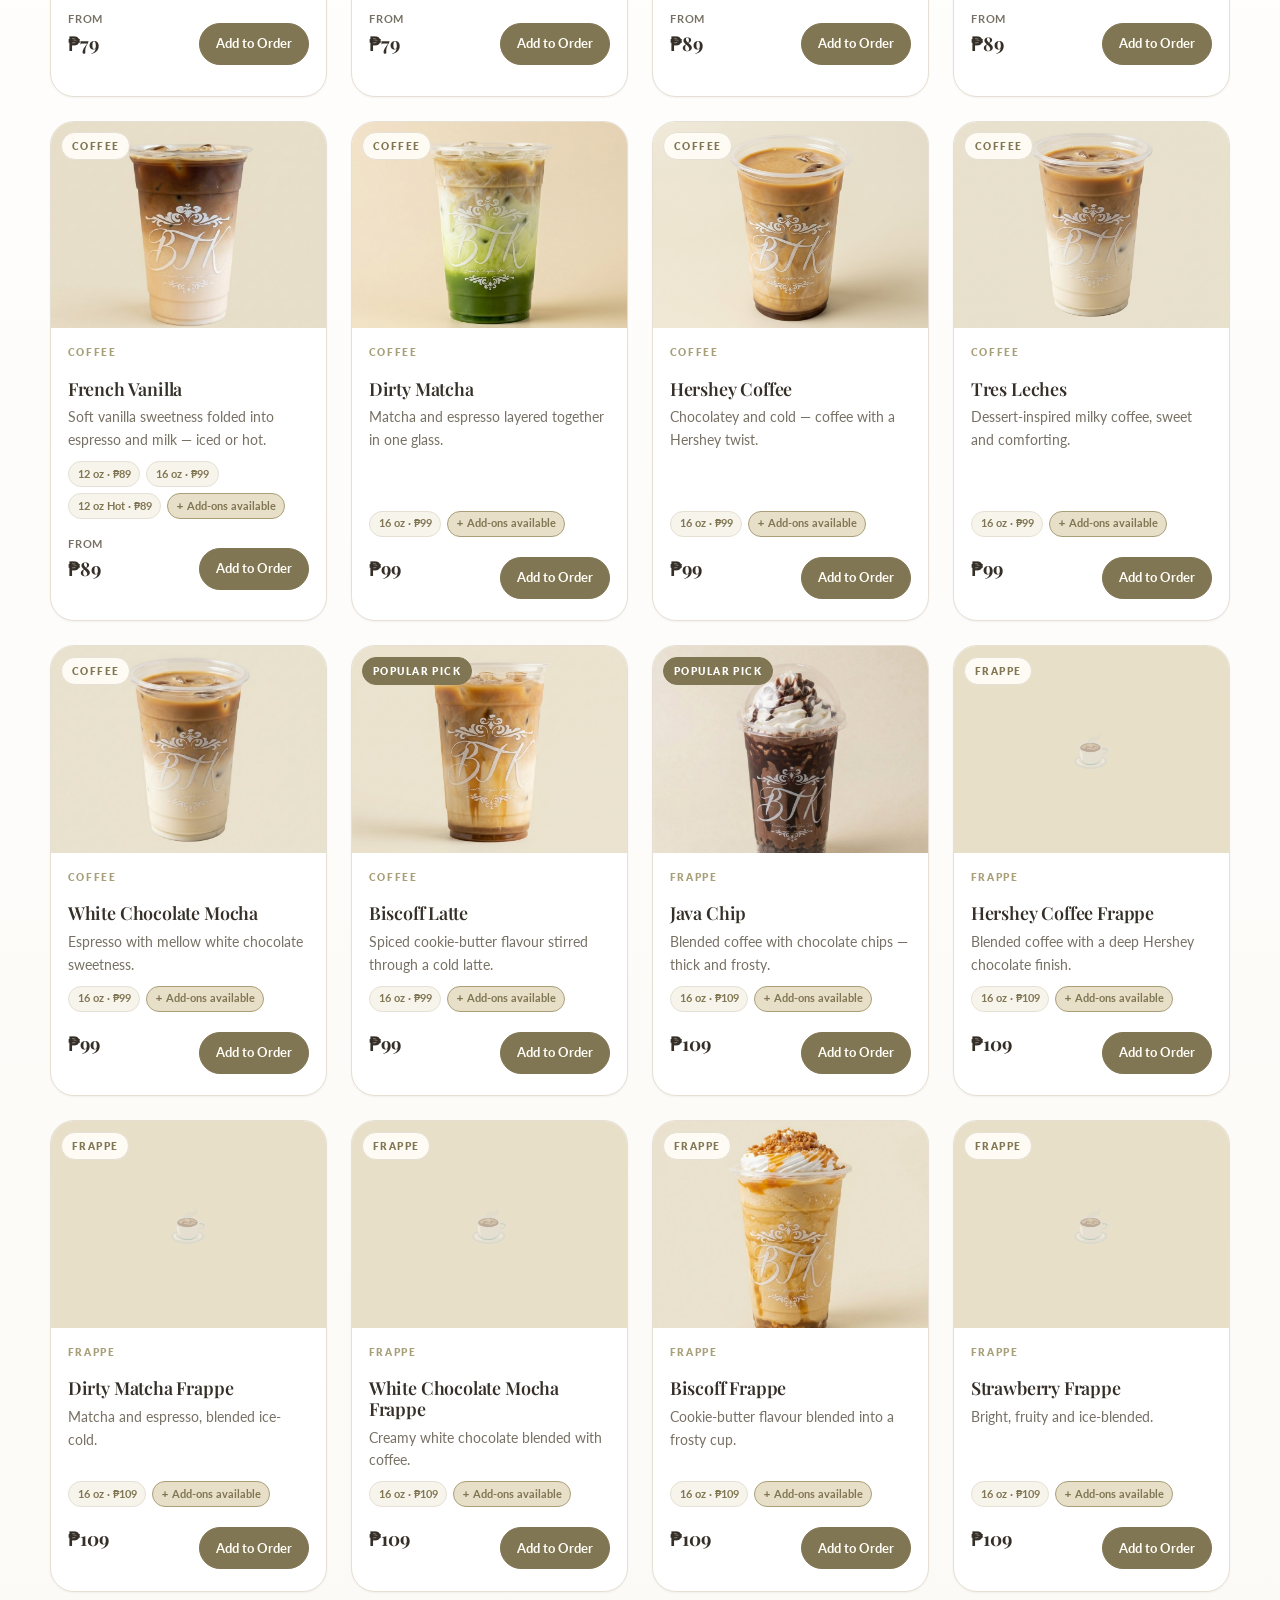
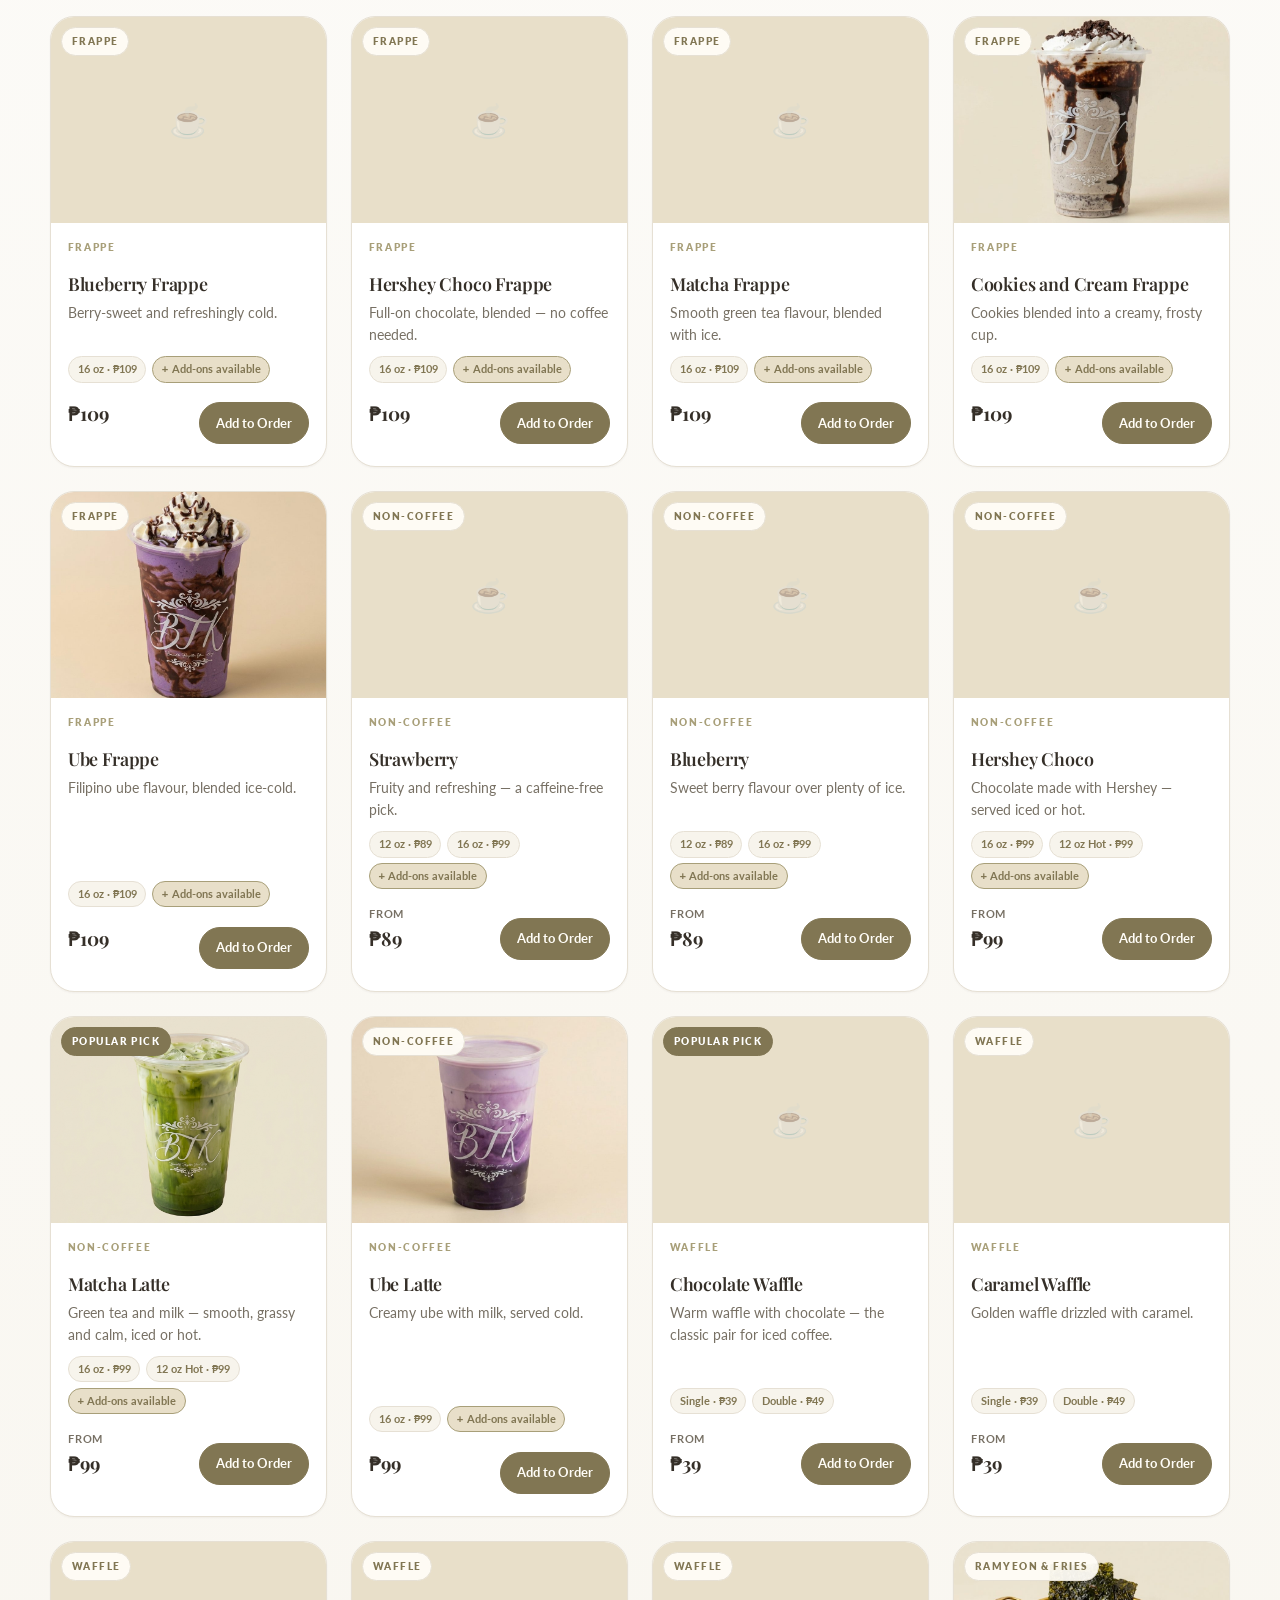
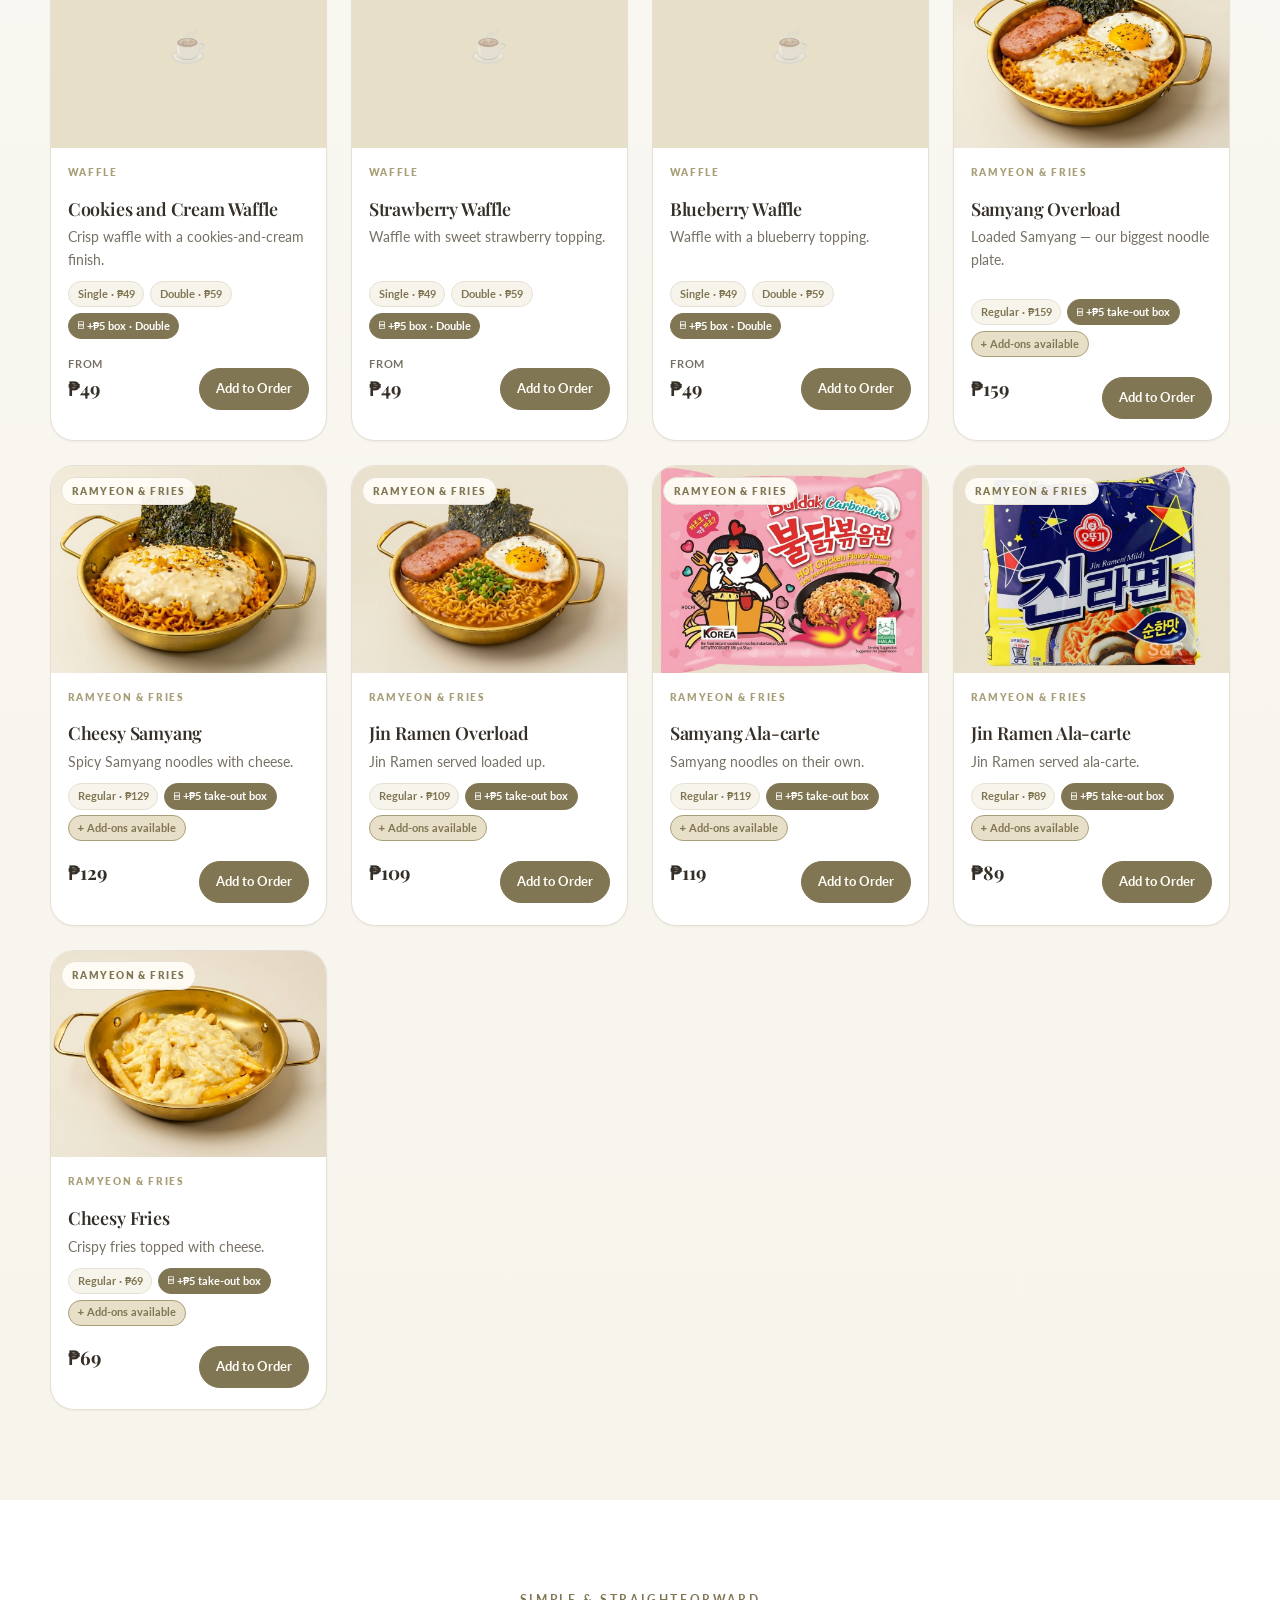
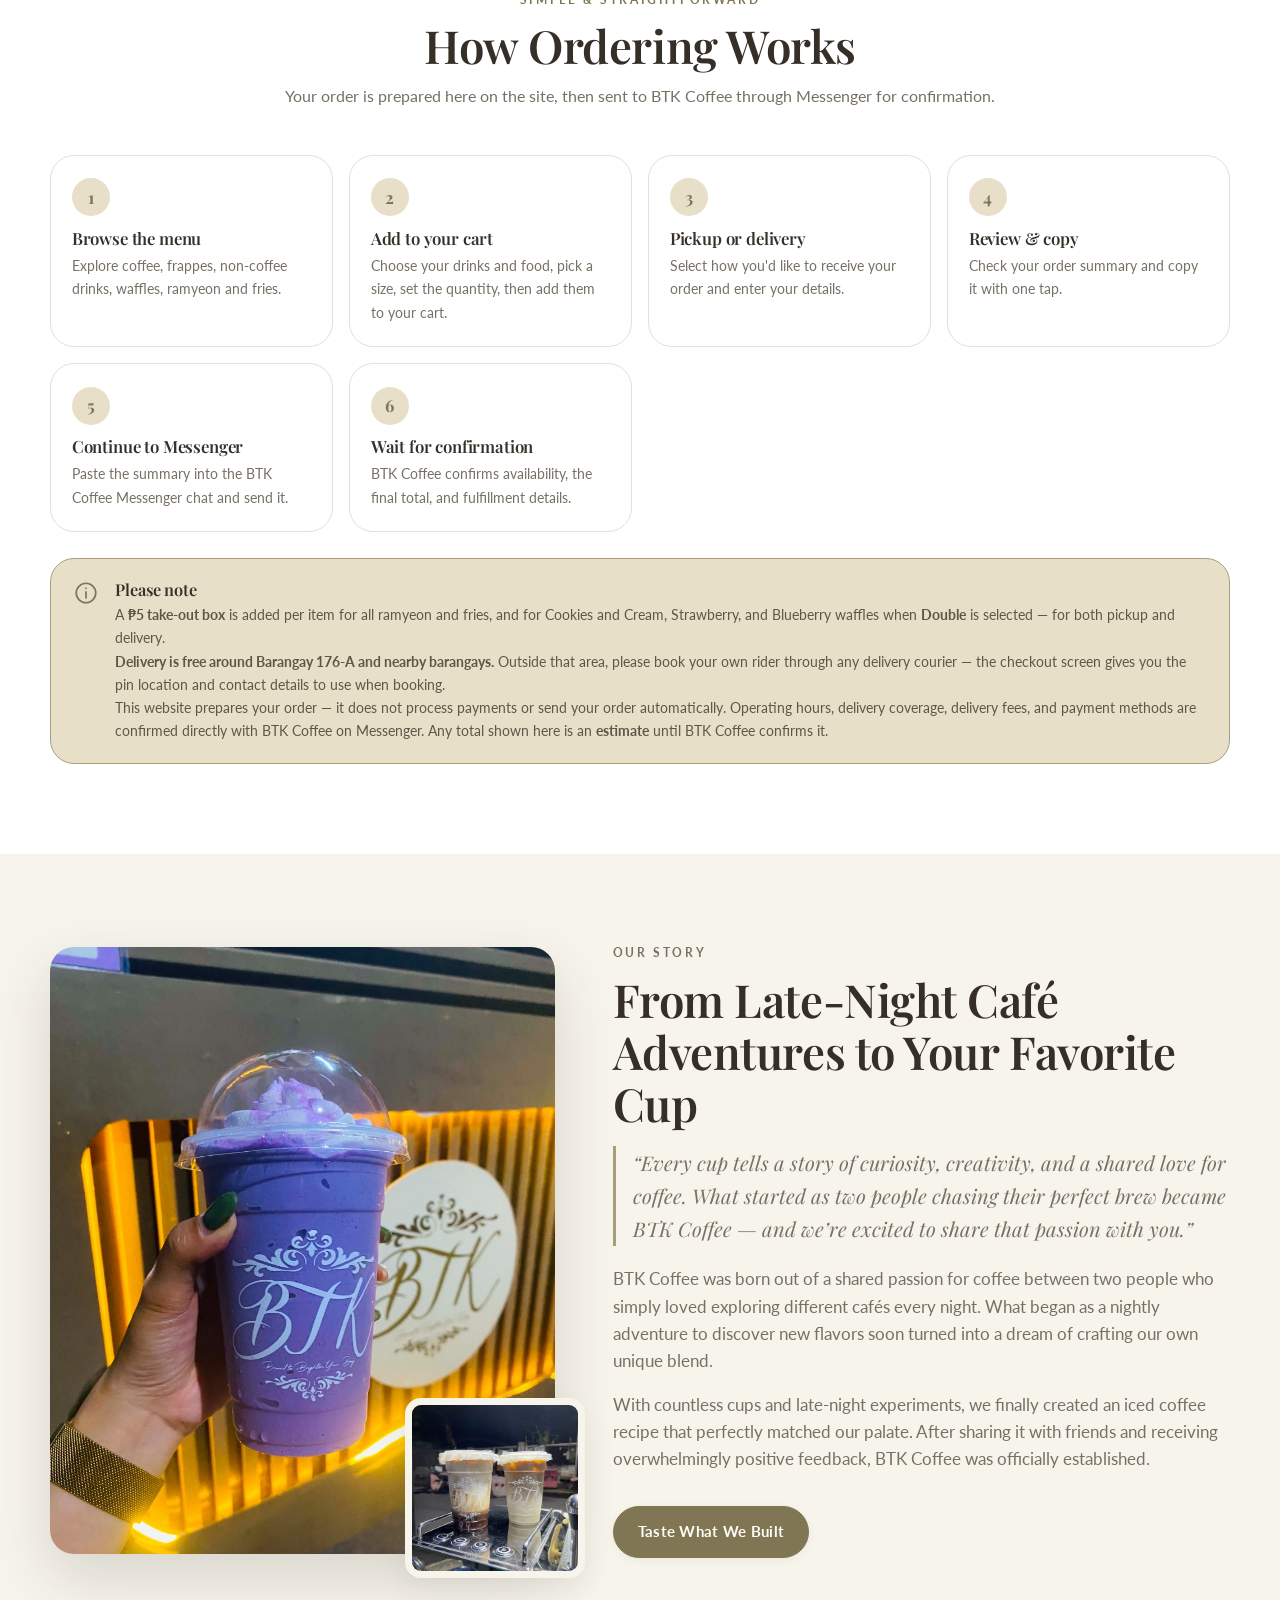
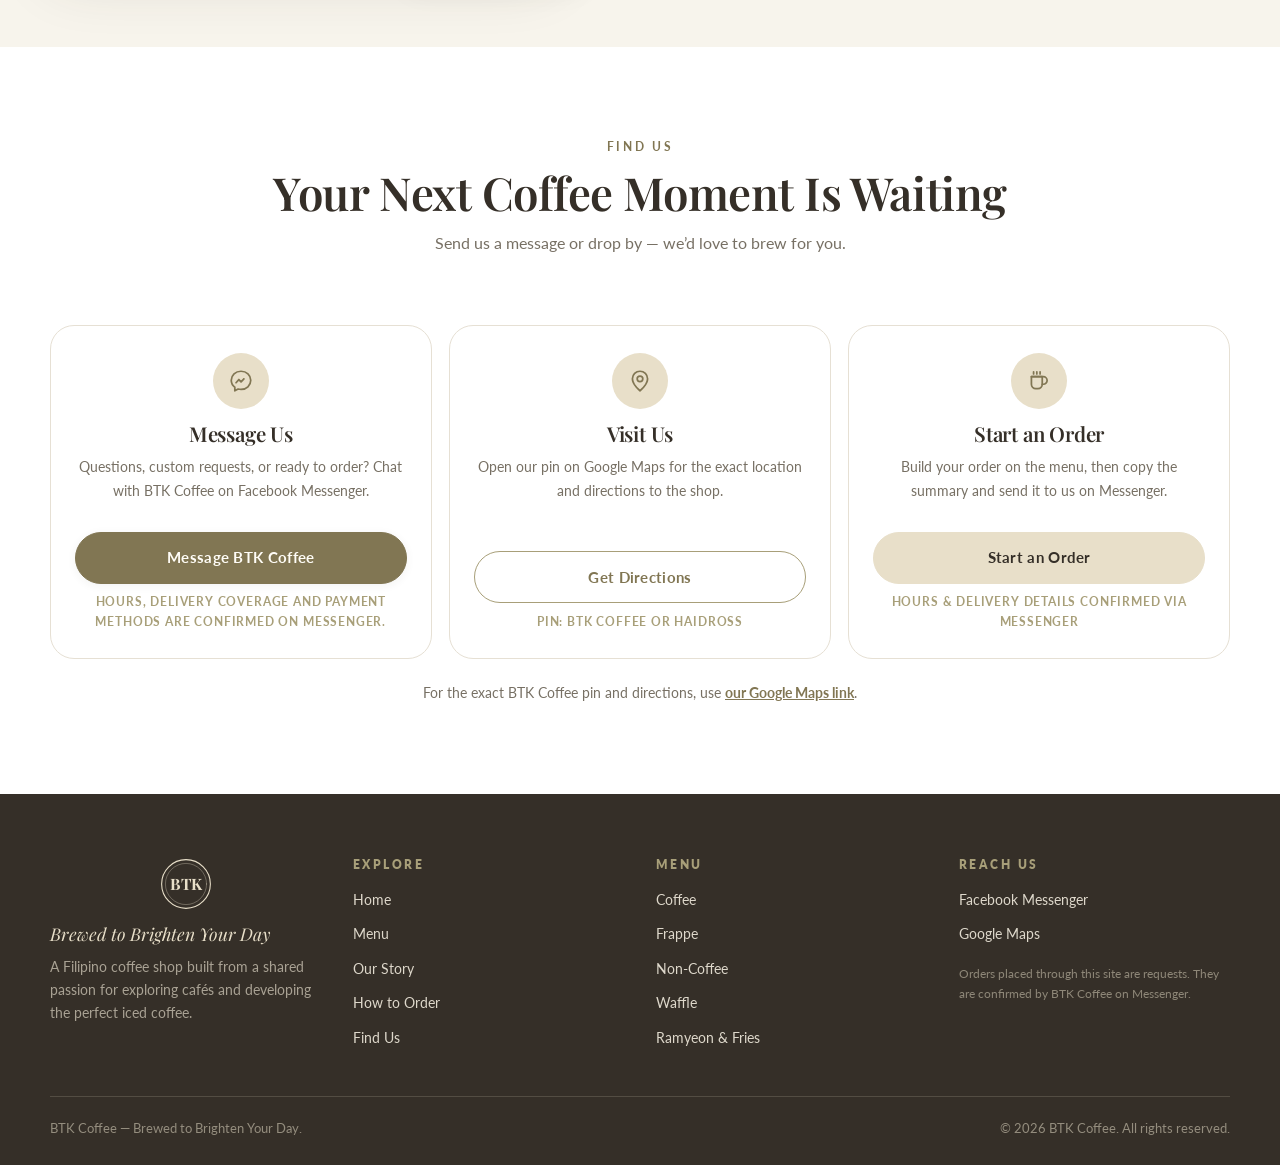
==== commit 46d7a49d: "Add files via upload" ====
--- a/index.html
+++ b/index.html
@@ -35,7 +35,7 @@
 
 <!-- ============ A. ANNOUNCEMENT BAR ============ -->
 <div class="announce" role="region" aria-label="Announcement">
-  <p>Your favorite coffee moments start here ☕ &nbsp;·&nbsp; Orders are sent and confirmed through Messenger</p>
+  <p data-cfg-text="announcement">Your favorite coffee moments start here ☕ &nbsp;·&nbsp; Orders are sent and confirmed through Messenger</p>
 </div>
 
 <!-- ============ B. NAVIGATION ============ -->
@@ -89,12 +89,12 @@
   <section class="hero" id="home">
     <div class="container hero-grid">
       <div class="hero-copy">
-        <p class="eyebrow">BTK Coffee · Philippines</p>
-        <h1>Good Coffee.<br><em>Better Moments.</em></h1>
-        <p class="lede">Crafted with passion, inspired by late-night café adventures, and made to brighten your day.</p>
+        <p class="eyebrow" data-cfg-text="heroEyebrow">BTK Coffee · Philippines</p>
+        <h1><span data-cfg-text="heroLine1">Good Coffee.</span><br><em data-cfg-text="heroLine2">Better Moments.</em></h1>
+        <p class="lede" data-cfg-text="heroLede">Crafted with passion, inspired by late-night café adventures, and made to brighten your day.</p>
         <div class="hero-cta">
-          <a href="#menu" class="btn btn-primary" data-scroll>Order Your Favorites</a>
-          <a href="#story" class="btn btn-ghost" data-scroll>Discover Our Story</a>
+          <a href="#menu" class="btn btn-primary" data-scroll data-cfg-text="heroBtnPrimary">Order Your Favorites</a>
+          <a href="#story" class="btn btn-ghost" data-scroll data-cfg-text="heroBtnSecondary">Discover Our Story</a>
         </div>
         <ul class="hero-notes">
           <li><svg viewBox="0 0 24 24" class="ico" aria-hidden="true"><path d="M5 12.5 10 17.5 19 7"/></svg> Iced coffee, frappes &amp; non-coffee drinks</li>
@@ -208,11 +208,11 @@
       </div>
       <div class="story-copy">
         <p class="eyebrow">Our Story</p>
-        <h2 id="storyTitle">From Late-Night Café Adventures to Your Favorite Cup</h2>
-        <p class="story-quote">“Every cup tells a story of curiosity, creativity, and a shared love for coffee. What started as two people chasing their perfect brew became BTK Coffee — and we're excited to share that passion with you.”</p>
-        <p>BTK Coffee was born out of a shared passion for coffee between two people who simply loved exploring different cafés every night. What began as a nightly adventure to discover new flavors soon turned into a dream of crafting our own unique blend.</p>
-        <p>With countless cups and late-night experiments, we finally created an iced coffee recipe that perfectly matched our palate. After sharing it with friends and receiving overwhelmingly positive feedback, BTK Coffee was officially established.</p>
-        <a href="#menu" class="btn btn-primary" data-scroll>Taste What We Built</a>
+        <h2 id="storyTitle" data-cfg-text="storyHeading">From Late-Night Café Adventures to Your Favorite Cup</h2>
+        <p class="story-quote" data-cfg-text="storyQuote">“Every cup tells a story of curiosity, creativity, and a shared love for coffee. What started as two people chasing their perfect brew became BTK Coffee — and we're excited to share that passion with you.”</p>
+        <p data-cfg-text="storyPara1">BTK Coffee was born out of a shared passion for coffee between two people who simply loved exploring different cafés every night. What began as a nightly adventure to discover new flavors soon turned into a dream of crafting our own unique blend.</p>
+        <p data-cfg-text="storyPara2">With countless cups and late-night experiments, we finally created an iced coffee recipe that perfectly matched our palate. After sharing it with friends and receiving overwhelmingly positive feedback, BTK Coffee was officially established.</p>
+        <a href="#menu" class="btn btn-primary" data-scroll data-cfg-text="storyBtn">Taste What We Built</a>
       </div>
     </div>
   </section>
@@ -265,10 +265,7 @@
         </article>
       </div>
 
-      <div class="map-wrap">
-        <iframe title="Map showing the BTK Coffee area" src="https://www.google.com/maps?q=Philippines&output=embed" loading="lazy" referrerpolicy="no-referrer-when-downgrade" allowfullscreen></iframe>
-        <p class="map-note">Embedded map is for general reference. For the exact BTK Coffee pin, use <a href="https://maps.app.goo.gl/x8PXrcovtmqqKweg9?g_st=ipc" target="_blank" rel="noopener noreferrer">our Google Maps link</a>.</p>
-      </div>
+      <p class="map-note">For the exact BTK Coffee pin and directions, use <a data-cfg-href="maps" href="https://maps.app.goo.gl/x8PXrcovtmqqKweg9?g_st=ipc" target="_blank" rel="noopener noreferrer">our Google Maps link</a>.</p>
     </div>
   </section>
 </main>
@@ -285,11 +282,11 @@
         </svg>
       </span>
       <p class="footer-tag" data-cfg-text="tagline">Brewed to Brighten Your Day</p>
-      <p class="footer-blurb">A Filipino coffee shop built from a shared passion for exploring cafés and developing the perfect iced coffee.</p>
+      <p class="footer-blurb" data-cfg-text="footerBlurb">A Filipino coffee shop built from a shared passion for exploring cafés and developing the perfect iced coffee.</p>
     </div>
 
     <nav class="footer-col" aria-label="Footer navigation">
-      <h3>Explore</h3>
+      <h3 data-cfg-text="footerExploreHeading">Explore</h3>
       <ul>
         <li><a href="#home" data-scroll>Home</a></li>
         <li><a href="#menu" data-scroll>Menu</a></li>
@@ -300,22 +297,22 @@
     </nav>
 
     <nav class="footer-col" aria-label="Menu categories">
-      <h3>Menu</h3>
+      <h3 data-cfg-text="footerMenuHeading">Menu</h3>
       <ul id="footerCats"></ul>
     </nav>
 
     <div class="footer-col">
-      <h3>Reach Us</h3>
+      <h3 data-cfg-text="footerReachHeading">Reach Us</h3>
       <ul>
-        <li><a data-cfg-href="messenger" href="https://m.me/btkcoffeeeee" target="_blank" rel="noopener noreferrer">Facebook Messenger</a></li>
-        <li><a data-cfg-href="maps" href="https://maps.app.goo.gl/x8PXrcovtmqqKweg9?g_st=ipc" target="_blank" rel="noopener noreferrer">Google Maps</a></li>
+        <li><a data-cfg-href="messenger" data-cfg-text="footerMessengerLabel" href="https://m.me/btkcoffeeeee" target="_blank" rel="noopener noreferrer">Facebook Messenger</a></li>
+        <li><a data-cfg-href="maps" data-cfg-text="footerMapsLabel" href="https://maps.app.goo.gl/x8PXrcovtmqqKweg9?g_st=ipc" target="_blank" rel="noopener noreferrer">Google Maps</a></li>
       </ul>
-      <p class="footer-small">Orders placed through this site are requests. They are confirmed by BTK Coffee on Messenger.</p>
+      <p class="footer-small" data-cfg-text="footerSmall">Orders placed through this site are requests. They are confirmed by BTK Coffee on Messenger.</p>
     </div>
   </div>
   <div class="container footer-bottom">
     <p><span data-cfg-text="brand">BTK Coffee</span> — <span data-cfg-text="tagline">Brewed to Brighten Your Day</span>.</p>
-    <p>&copy; <span id="year">2026</span> BTK Coffee. All rights reserved.</p>
+    <p>&copy; <span id="year">2026</span> <span data-cfg-text="brand">BTK Coffee</span>. <span data-cfg-text="footerRights">All rights reserved.</span></p>
   </div>
 </footer>
 
--- a/style.css
+++ b/style.css
@@ -397,9 +397,9 @@
 .contact-card .btn{margin-top:.4rem}
 .contact-meta{font-size:.73rem!important;letter-spacing:.07em;text-transform:uppercase;color:var(--khaki)!important;font-weight:700;flex:none!important}
 
-.map-wrap{margin-top:1.6rem}
-.map-wrap iframe{width:100%;height:330px;border:1px solid var(--line);border-radius:var(--radius-lg);filter:saturate(.75) contrast(.96);background:var(--beige)}
-.map-note{font-size:.8rem;color:var(--muted);text-align:center;margin-top:.7rem}
+/* Embedded map removed — directions are handled by the Google Maps link. */
+.map-note{font-size:.85rem;color:var(--muted);text-align:center;margin-top:1.4rem}
+.map-note a{font-weight:700;text-decoration:underline}
 
 /* ---------- 14. Footer ---------- */
 .site-footer{background:var(--ink);color:#DED8CB;padding:clamp(2.6rem,6vw,4rem) 0 1.6rem}
@@ -719,7 +719,7 @@
   .checkout-head{padding:1rem 1rem .7rem}
   .stepper{padding:.7rem 1rem}
   .step-actions .btn,.send-actions .btn{flex:1 1 100%}
-  .map-wrap iframe{height:260px}
+
   .fab-msg{bottom:5.2rem}
   .fab-top{bottom:9.1rem}
   body.has-items .mobile-cart-bar{display:flex}
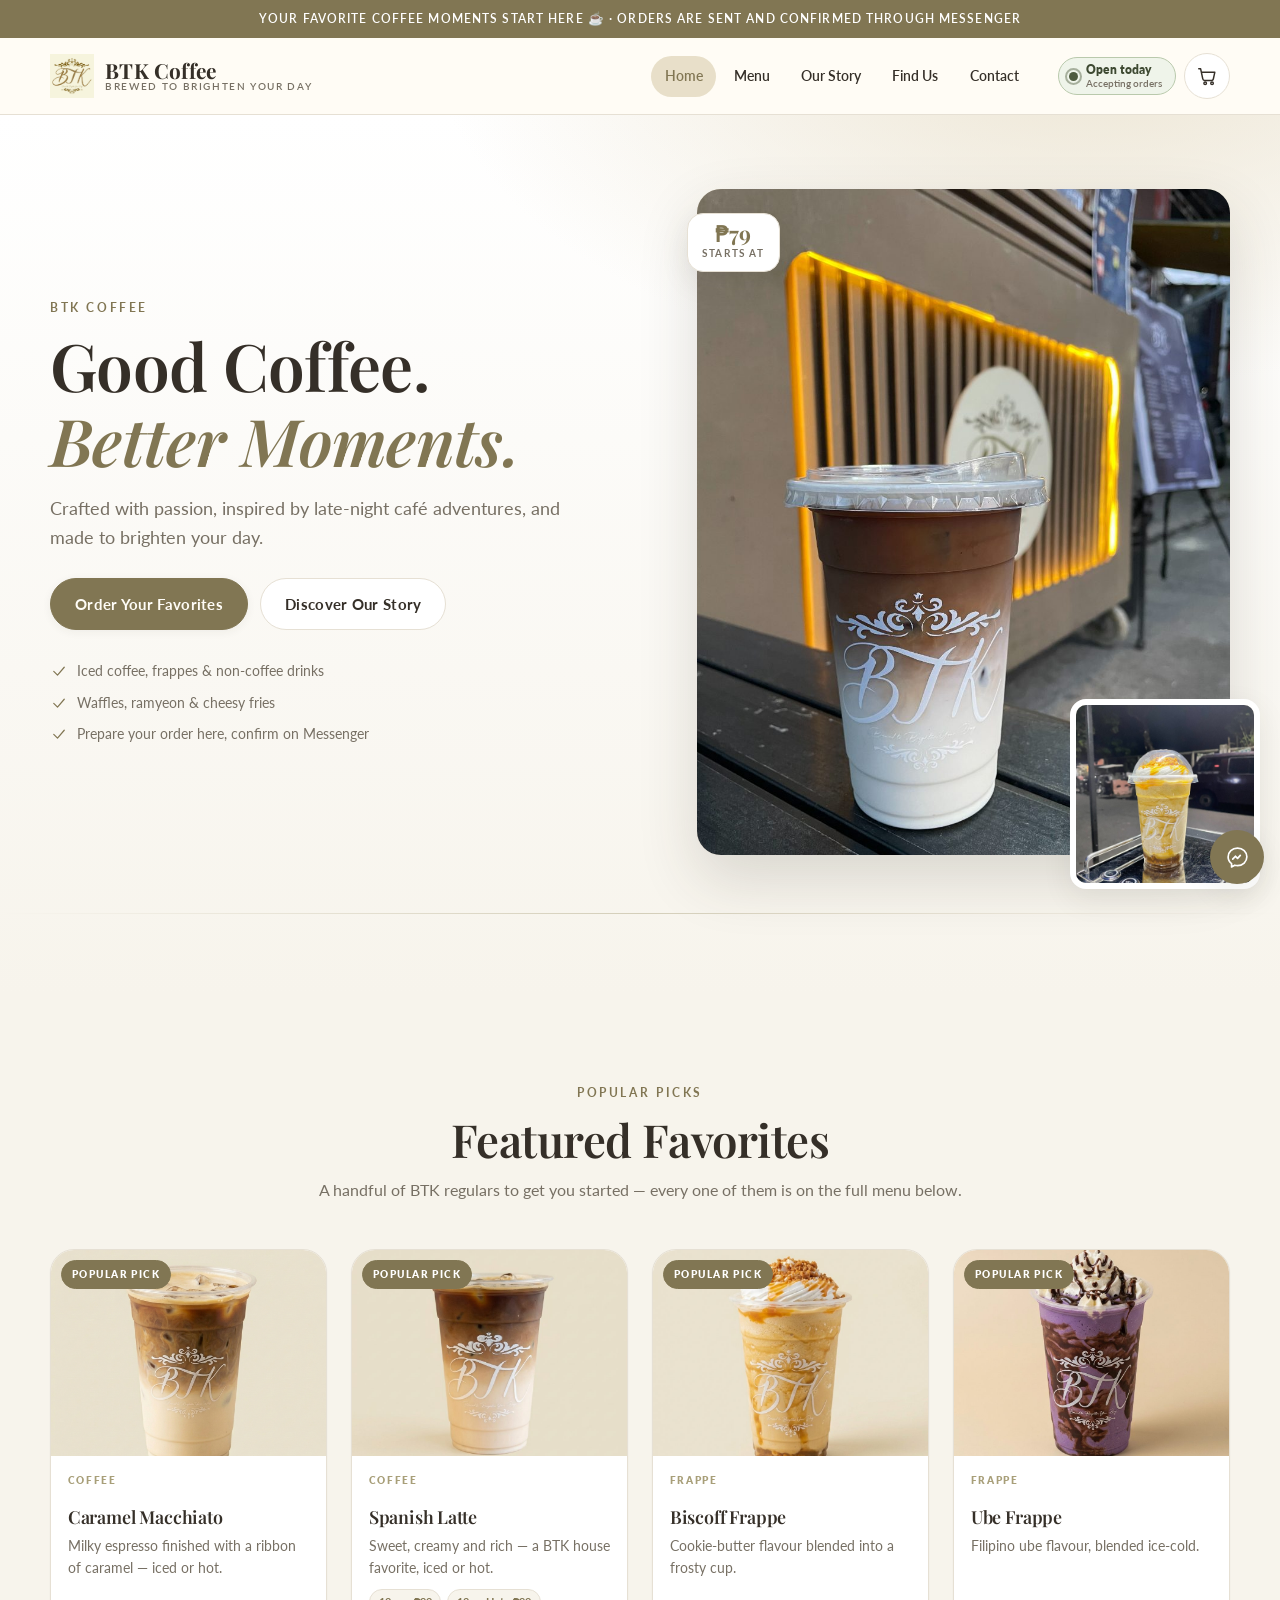
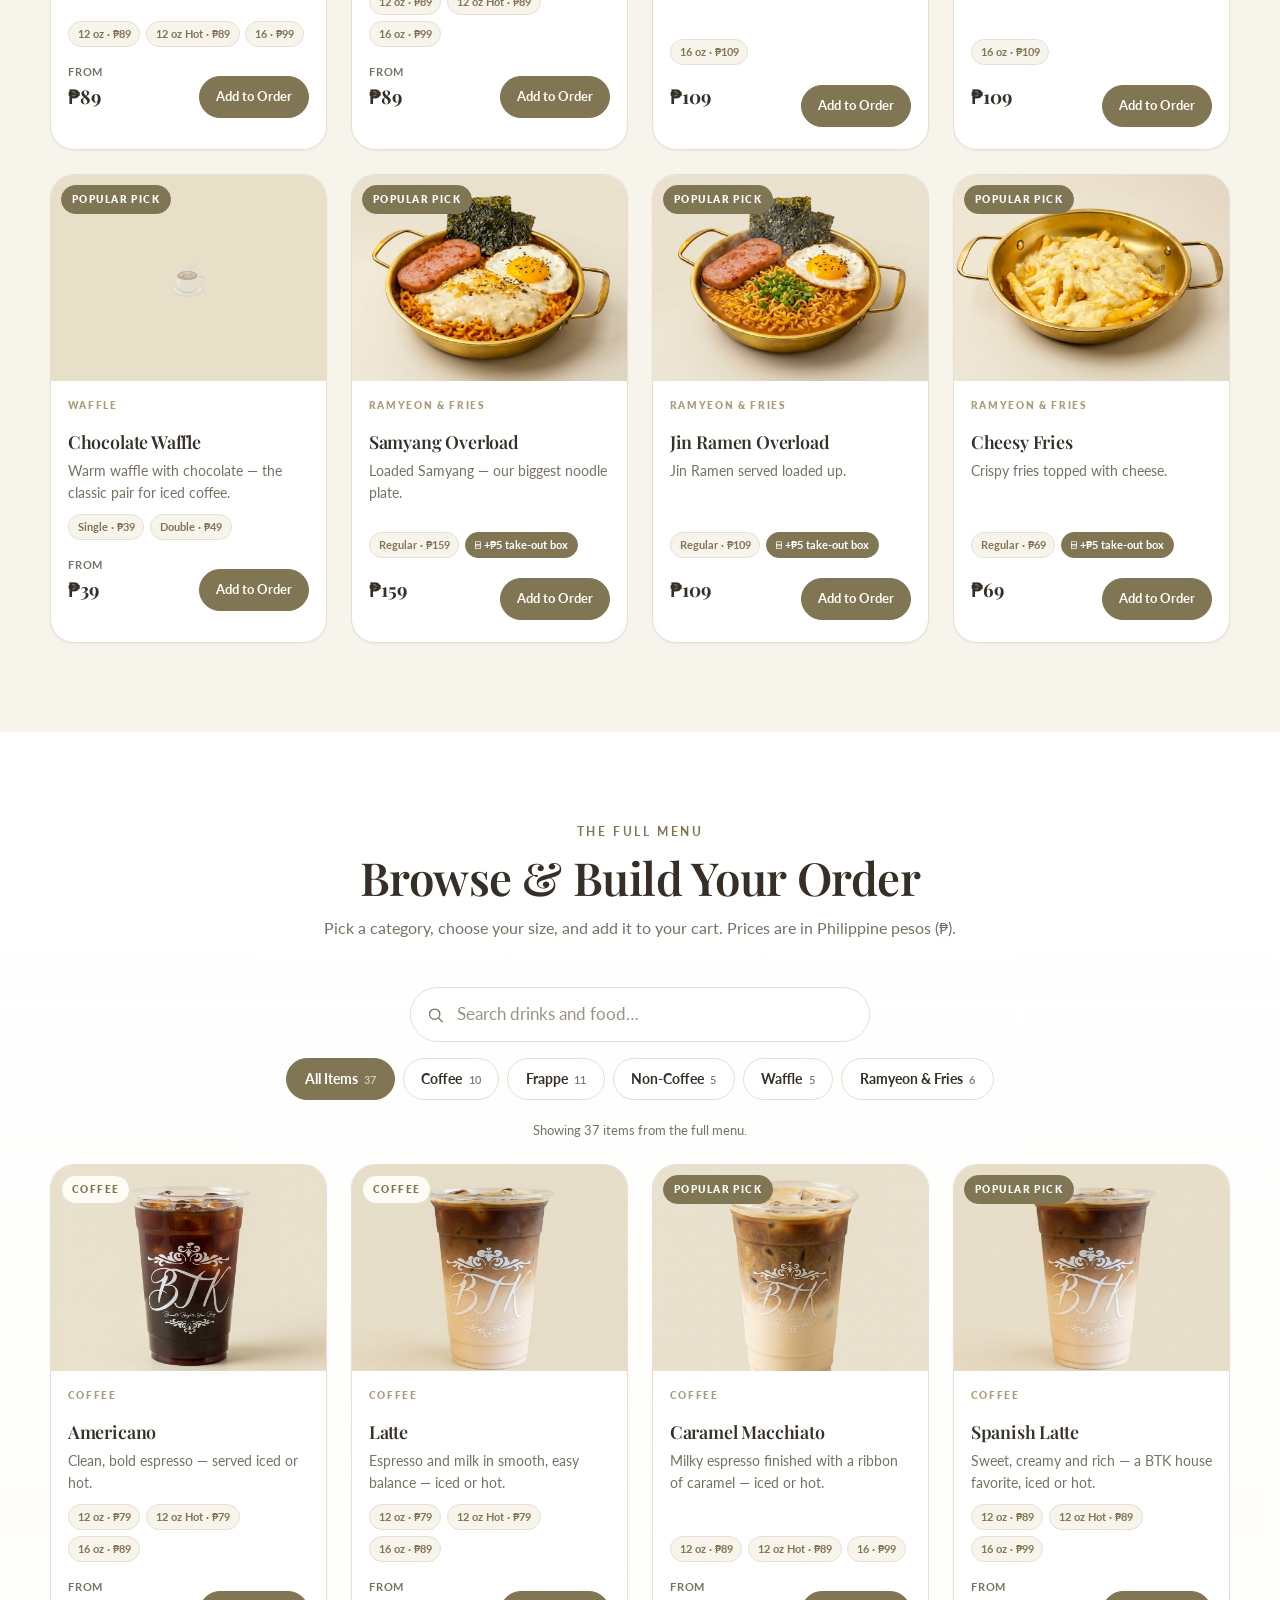
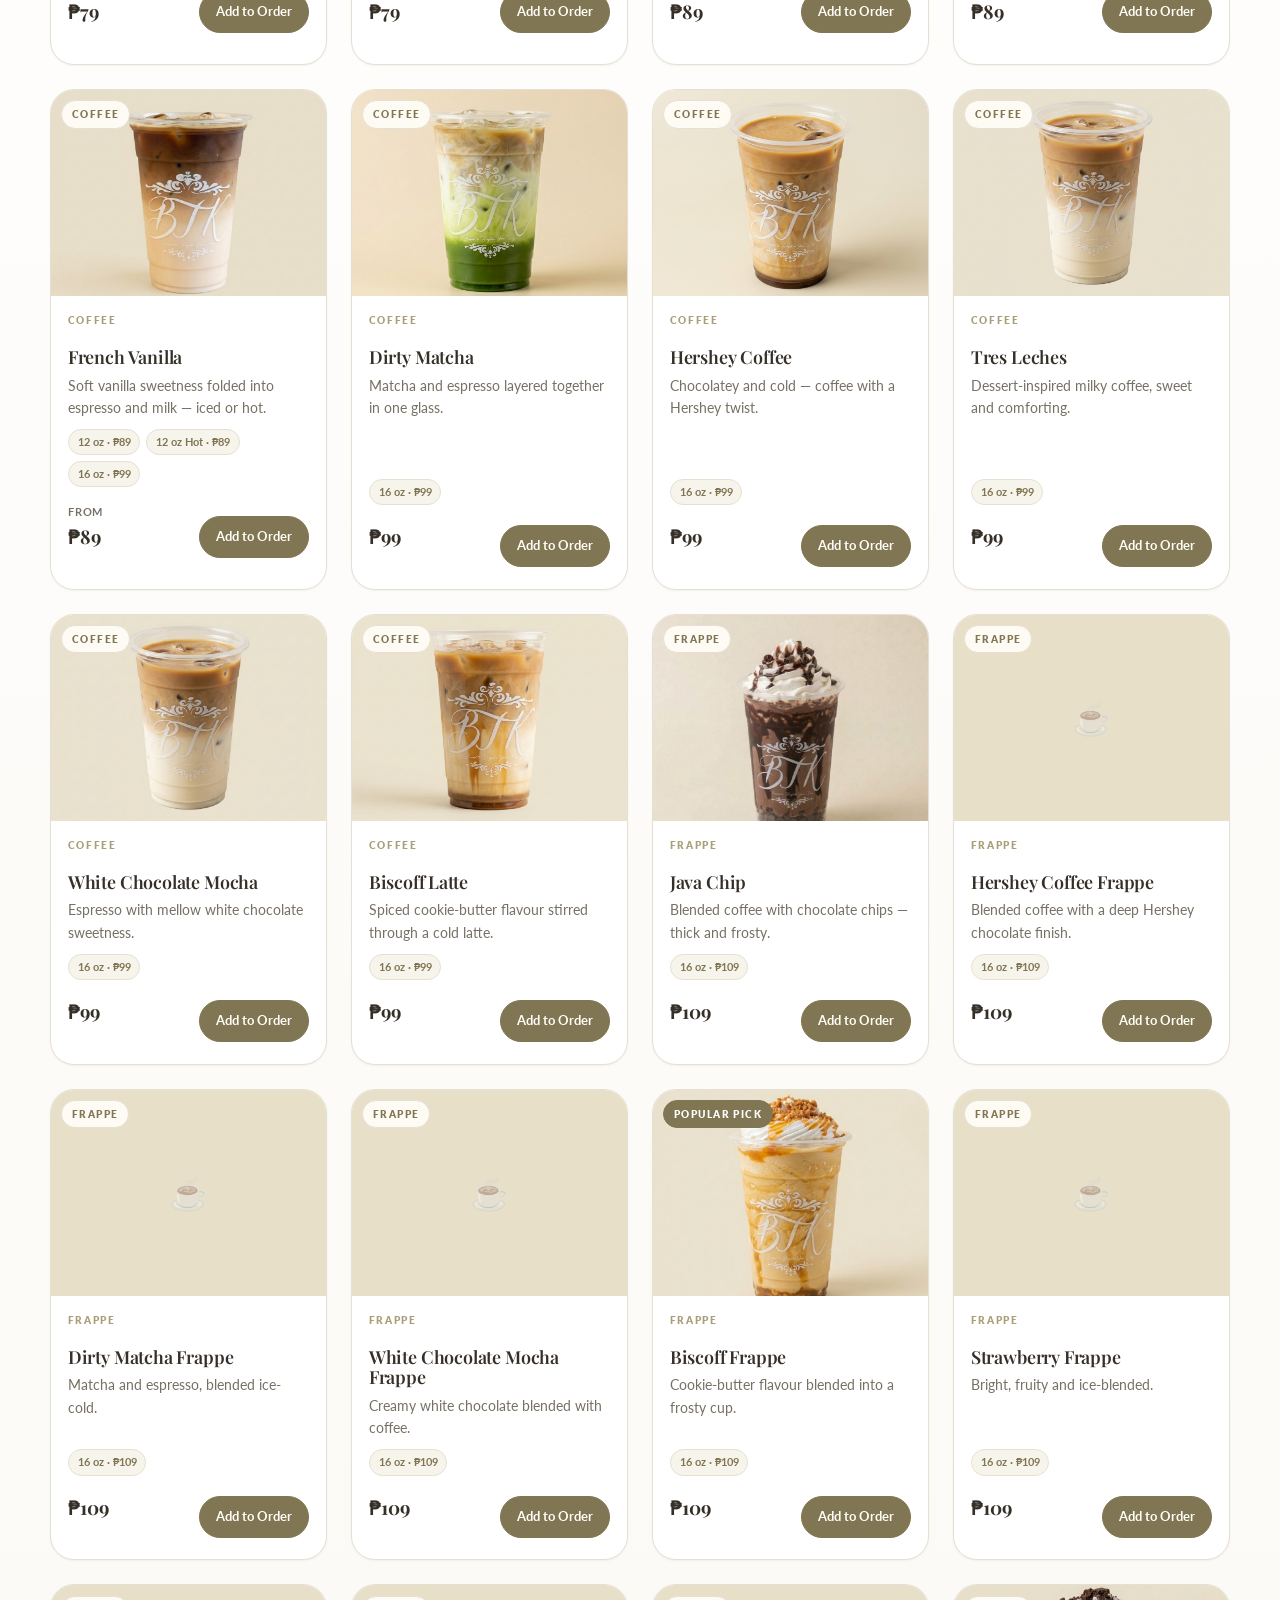
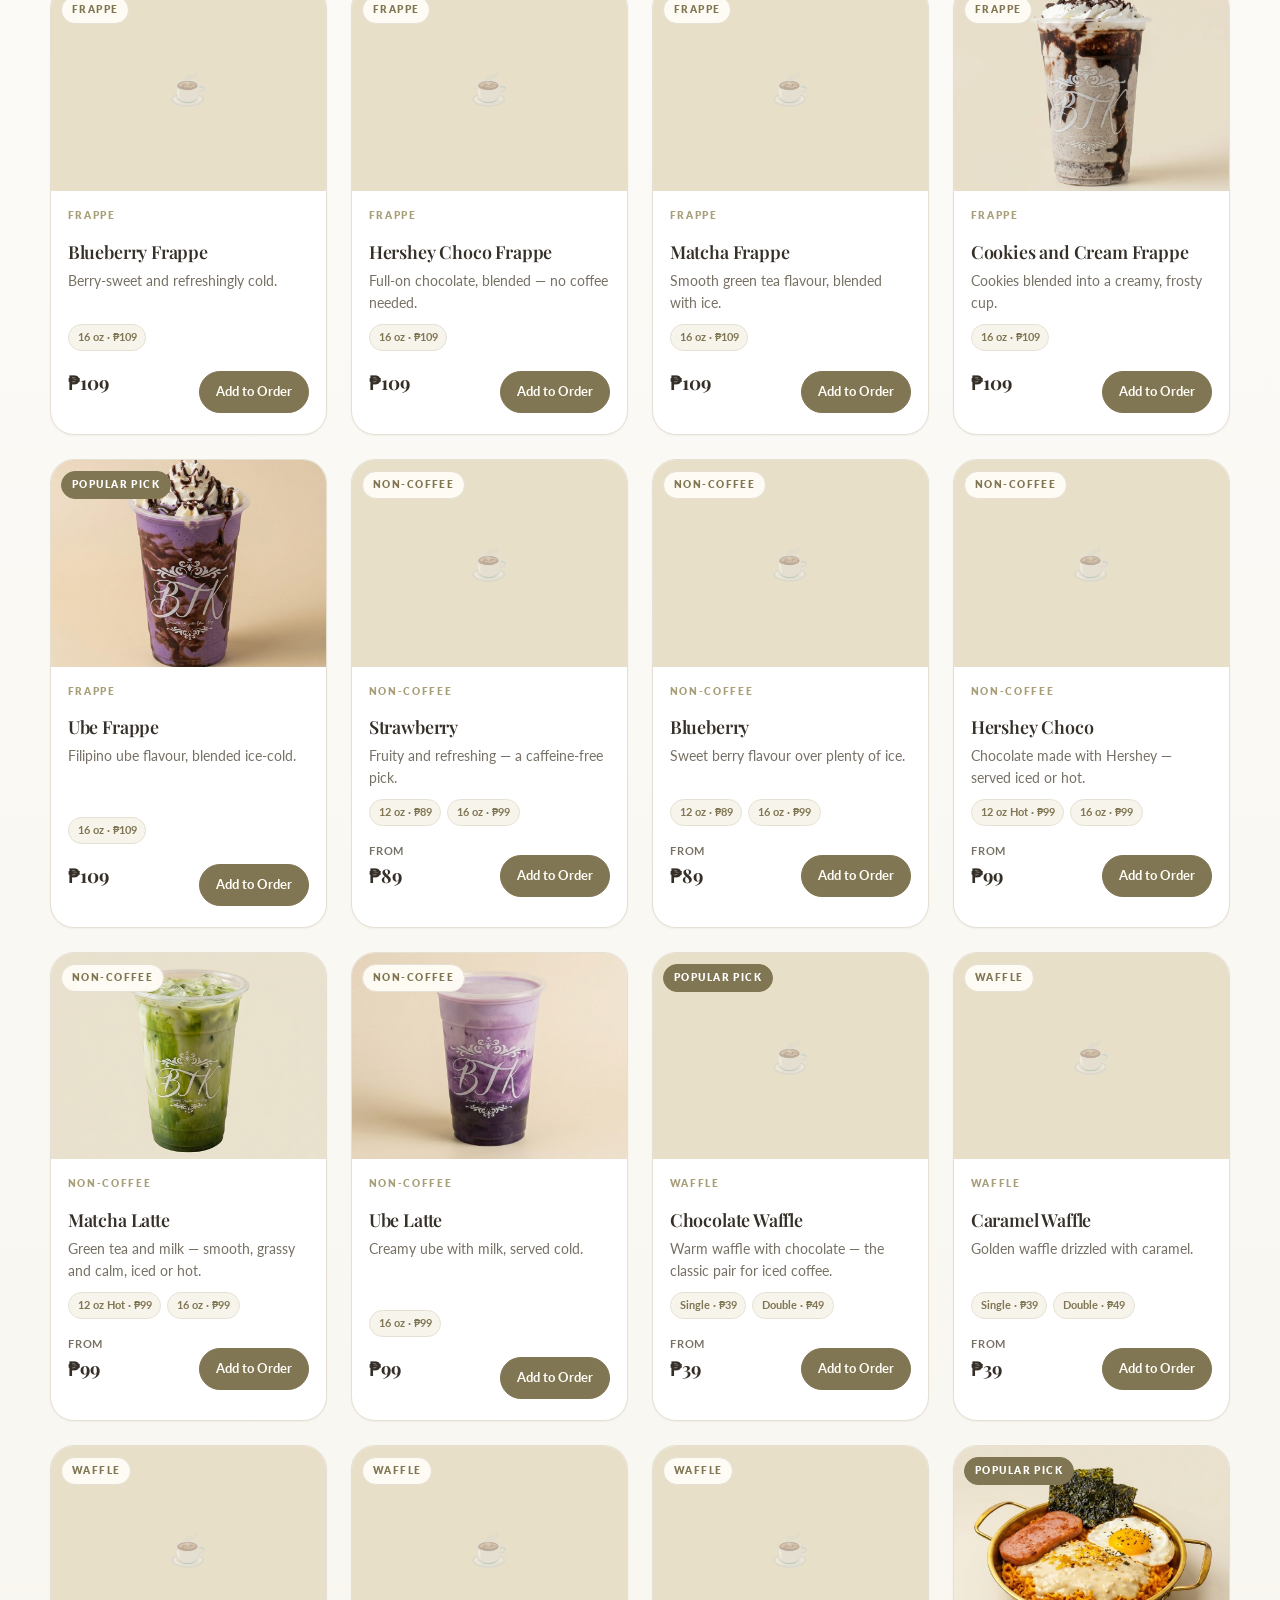
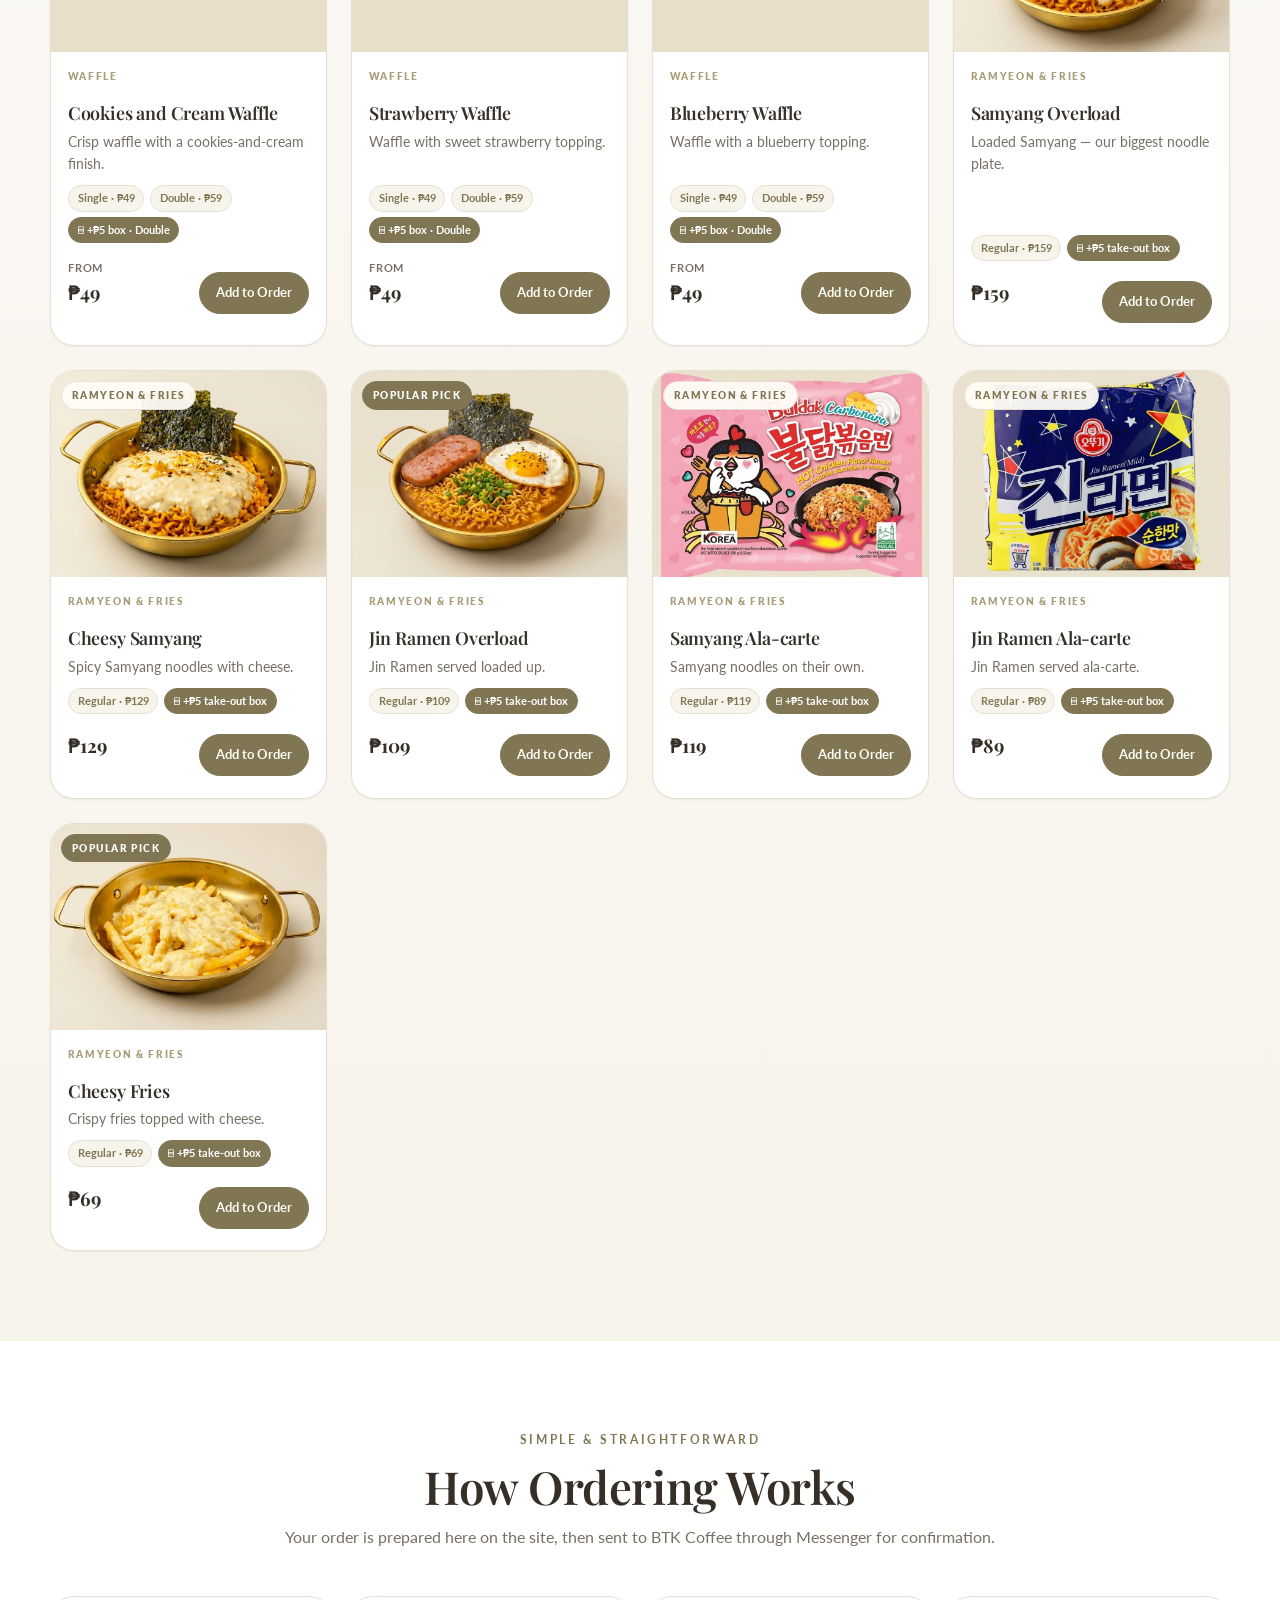
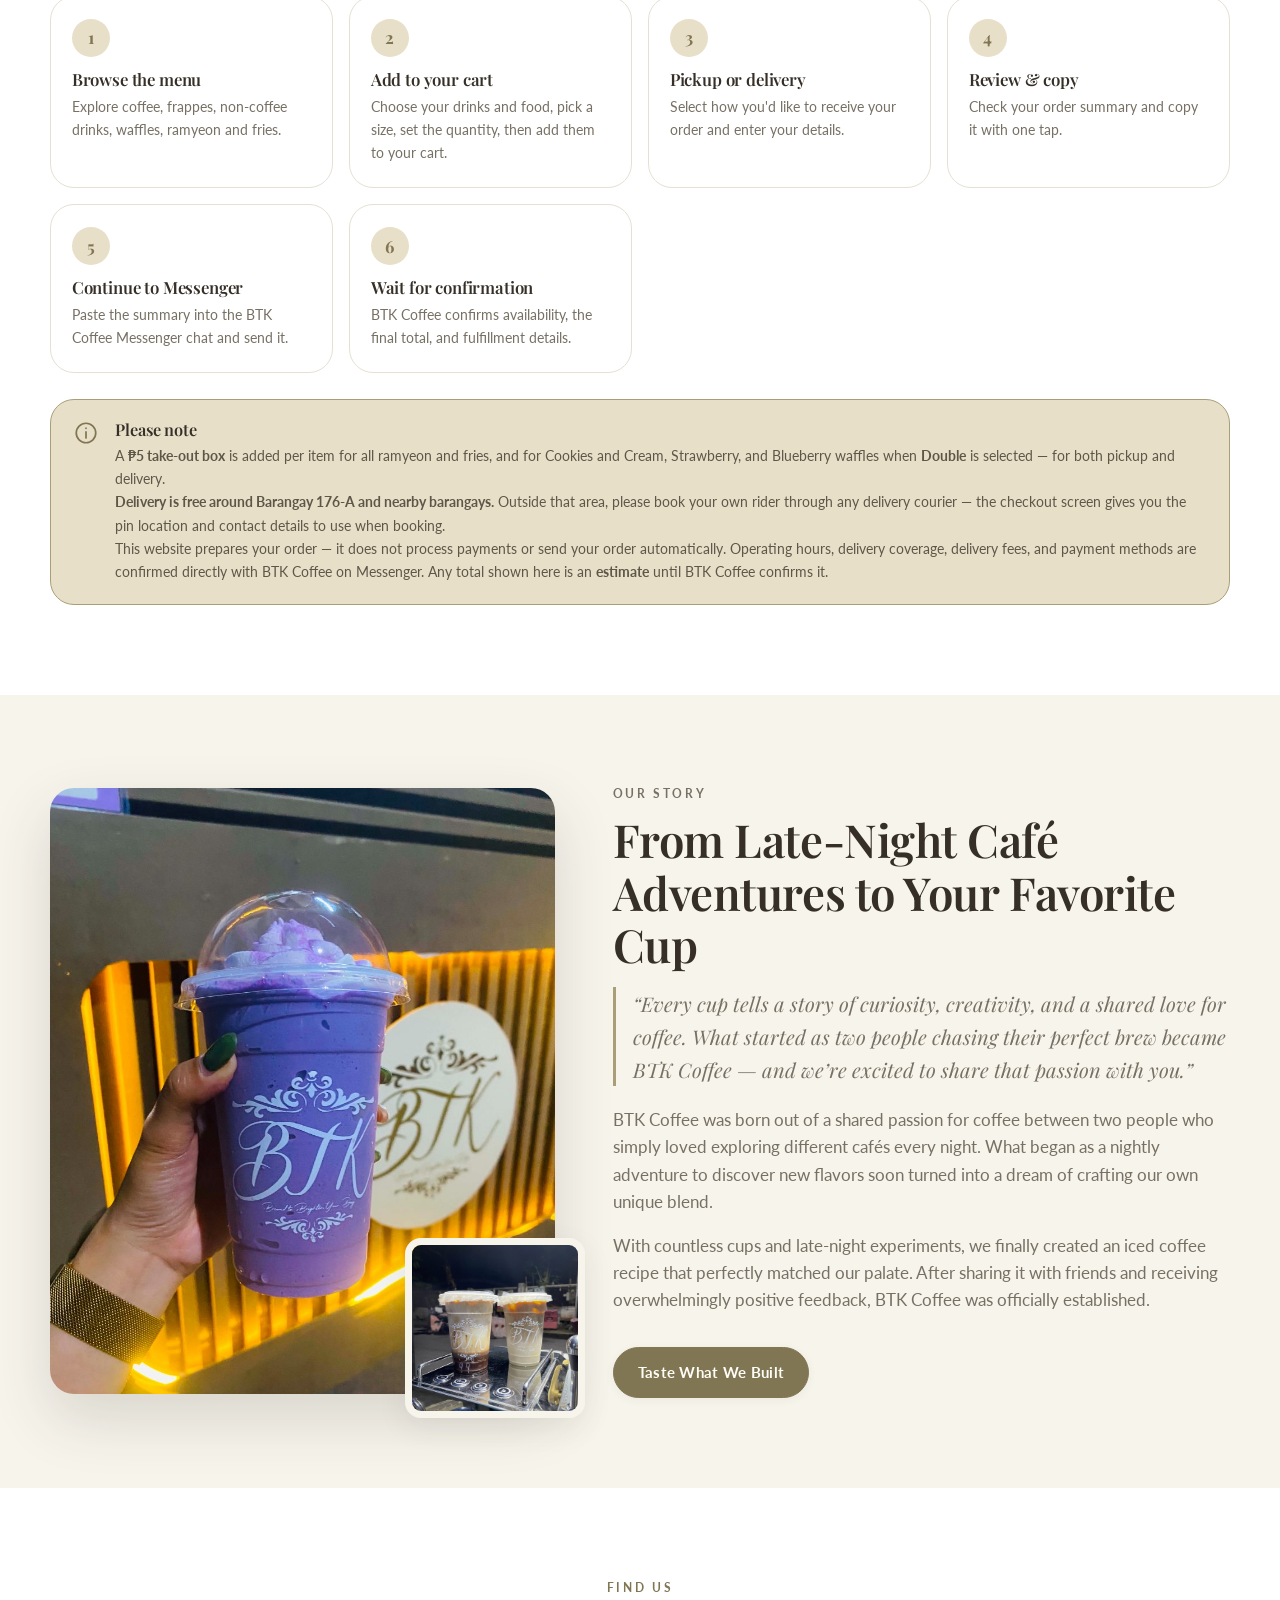
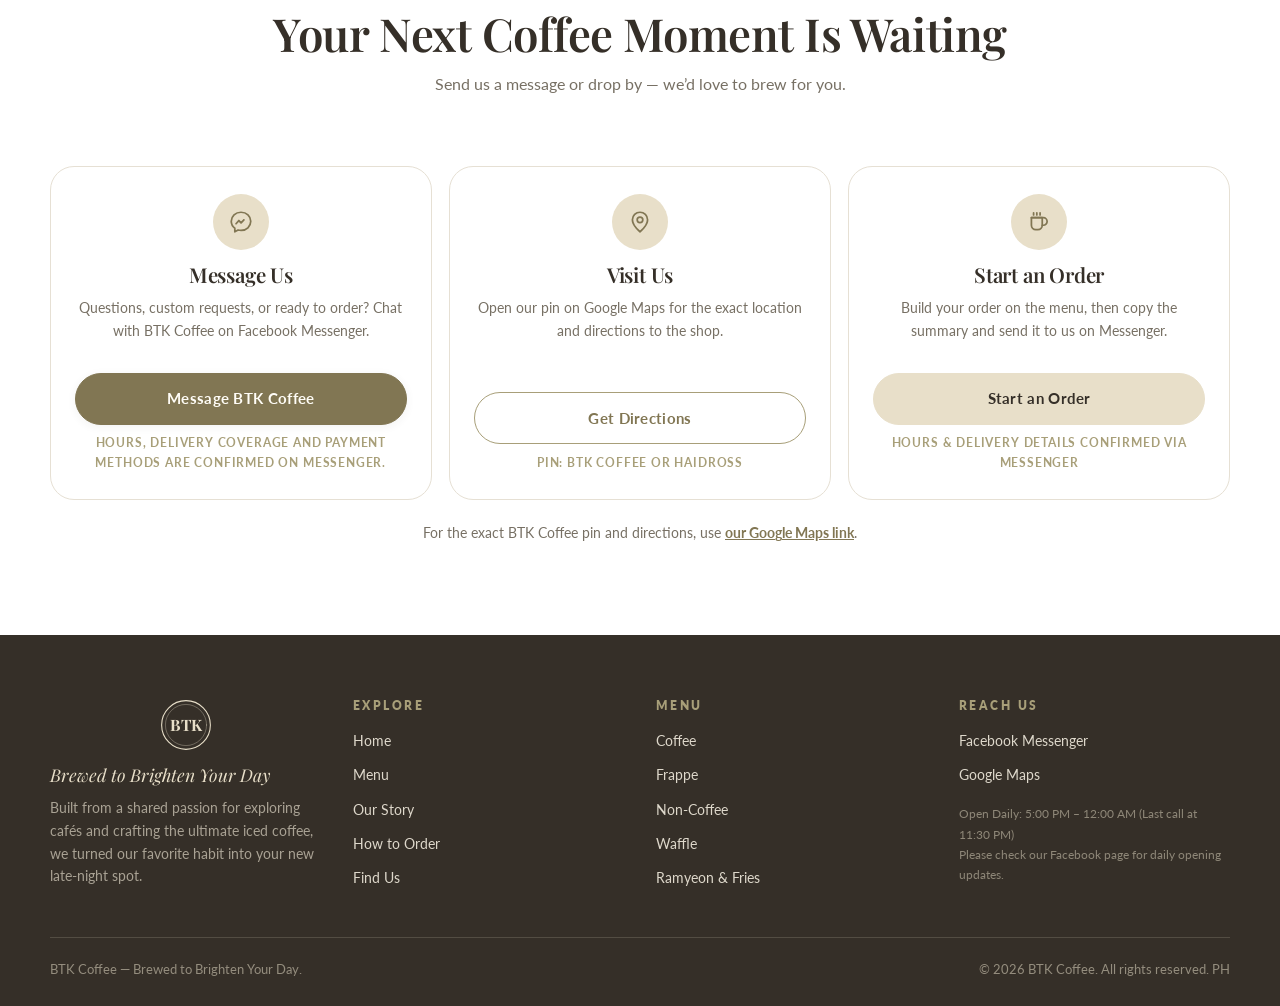
==== commit 6db9ccd9: "Add files via upload" ====
--- a/index.html
+++ b/index.html
@@ -66,6 +66,14 @@
     </ul>
 
     <div class="nav-actions">
+      <span class="store-status" data-store-status role="status" hidden>
+        <span class="ss-dot" aria-hidden="true"></span>
+        <span class="ss-text">
+          <strong data-store-label>Open today</strong>
+          <small data-store-note>Accepting orders</small>
+        </span>
+      </span>
+
       <button class="cart-btn" id="cartBtn" type="button" aria-label="Open cart" aria-haspopup="dialog" aria-expanded="false">
         <svg viewBox="0 0 24 24" width="22" height="22" fill="none" stroke="currentColor" stroke-width="1.6" stroke-linecap="round" stroke-linejoin="round" aria-hidden="true" focusable="false">
           <path d="M3 4h2l2.4 11.2a2 2 0 0 0 2 1.6h7.5a2 2 0 0 0 2-1.55L20.5 8H6"/>
--- a/style.css
+++ b/style.css
@@ -152,6 +152,35 @@
 .nav-link:hover,.nav-link.active{background:var(--beige);color:var(--khaki-deep)}
 
 .nav-actions{display:flex;align-items:center;gap:.5rem;margin-left:auto}
+
+/* Store open / closed badge */
+.store-status{
+  display:inline-flex;align-items:center;gap:.5rem;
+  padding:.3rem .8rem .3rem .65rem;border-radius:var(--radius-pill);
+  border:1.5px solid var(--line);background:var(--white);
+  transition:background-color var(--t),border-color var(--t)
+}
+.ss-dot{width:9px;height:9px;border-radius:50%;background:var(--muted);flex:none;position:relative}
+.ss-text{display:flex;flex-direction:column;line-height:1.15;text-align:left}
+.ss-text strong{font-size:.78rem;font-weight:800;letter-spacing:.01em;white-space:nowrap}
+.ss-text small{font-size:.63rem;color:var(--muted);font-weight:600;white-space:nowrap}
+.store-status.is-open{background:#EFF4EA;border-color:#B9C9AC}
+.store-status.is-open .ss-dot{background:#4E5B3F}
+.store-status.is-open .ss-dot::after{
+  content:"";position:absolute;inset:-4px;border-radius:50%;
+  border:2px solid #4E5B3F;opacity:.45;animation:ssPulse 2.2s ease-out infinite
+}
+.store-status.is-open .ss-text strong{color:#3E4A32}
+.store-status.is-closed{background:#F6E6E2;border-color:#DDAFA7}
+.store-status.is-closed .ss-dot{background:#9c3a2e}
+.store-status.is-closed .ss-text strong{color:#8E3F36}
+@keyframes ssPulse{0%{transform:scale(.7);opacity:.6}100%{transform:scale(1.5);opacity:0}}
+@media (prefers-reduced-motion:reduce){.store-status.is-open .ss-dot::after{animation:none;opacity:.3}}
+@media (max-width:899px){.ss-text small{display:none}}
+@media (max-width:560px){
+  .ss-text{display:none}
+  .store-status{padding:.4rem;gap:0}
+}
 .nav-links + .nav-actions{margin-left:.6rem}
 .cart-btn{
   position:relative;width:46px;height:46px;display:grid;place-items:center;
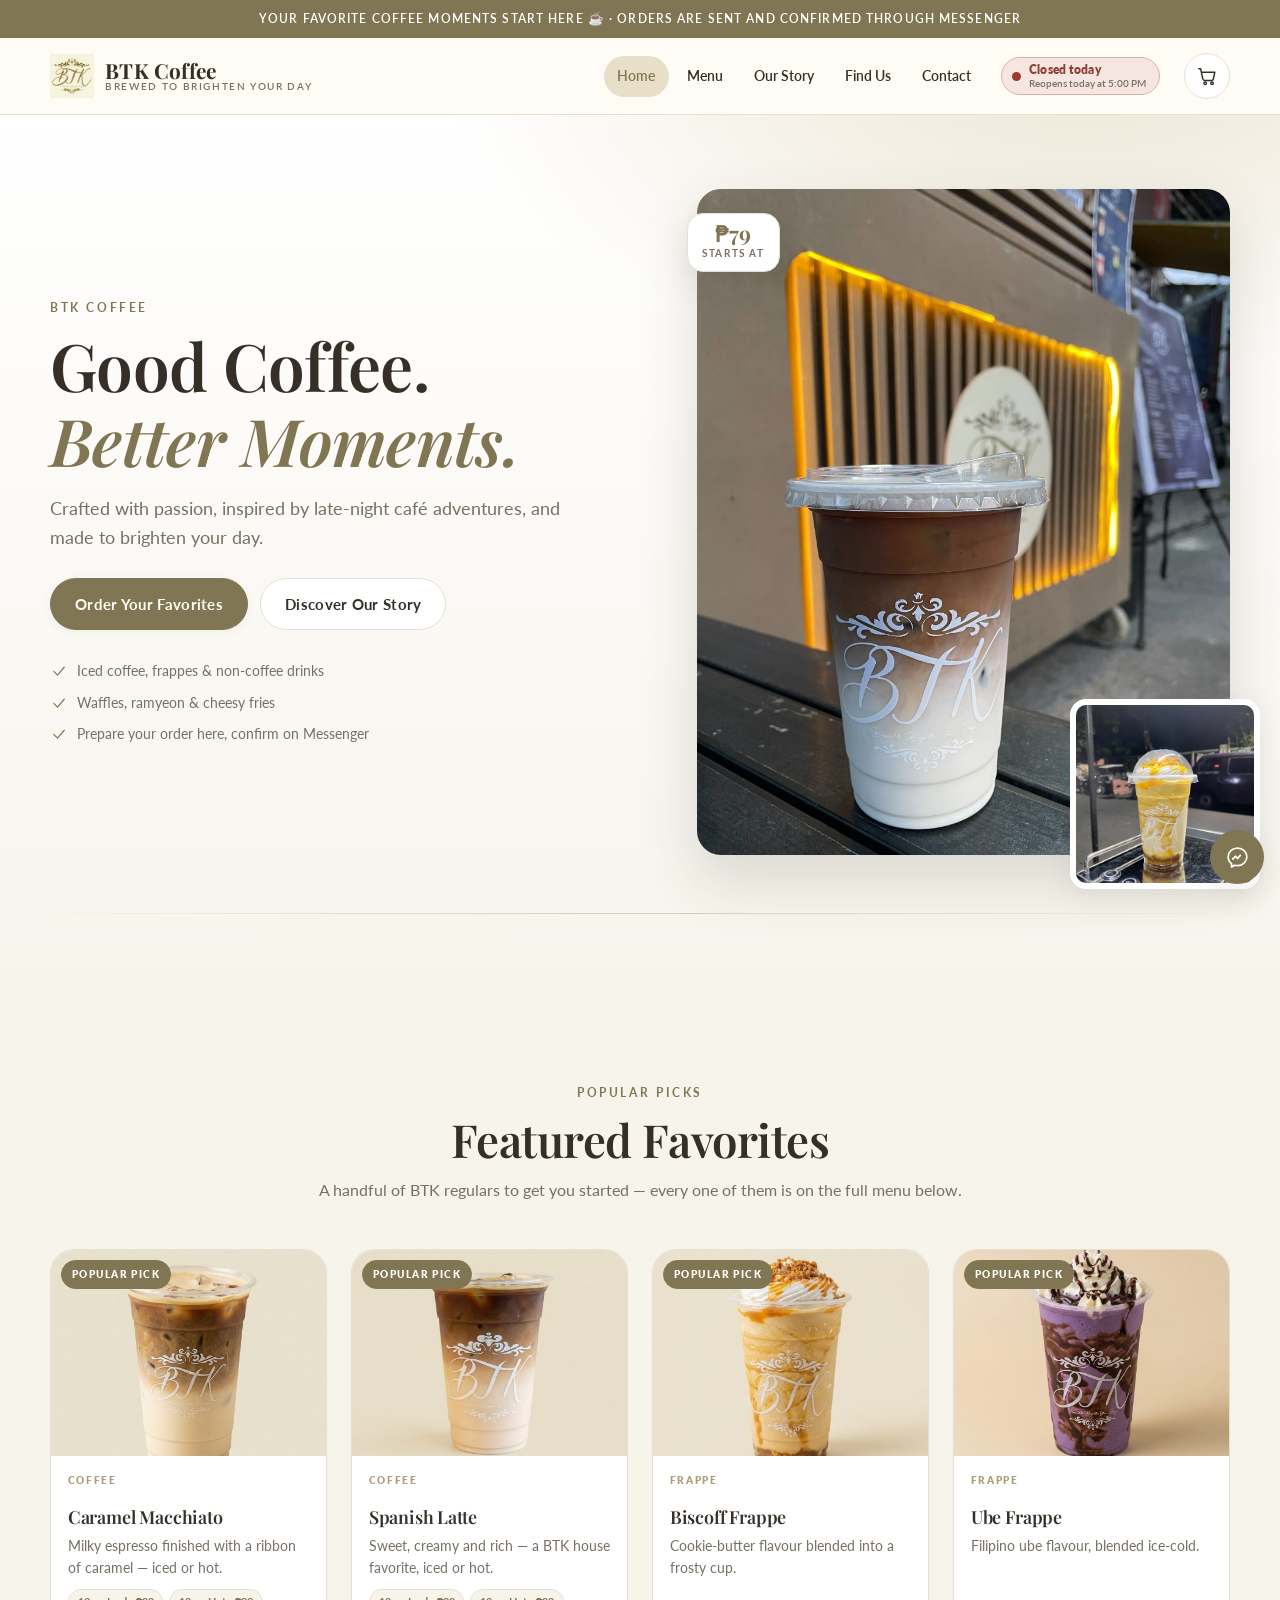
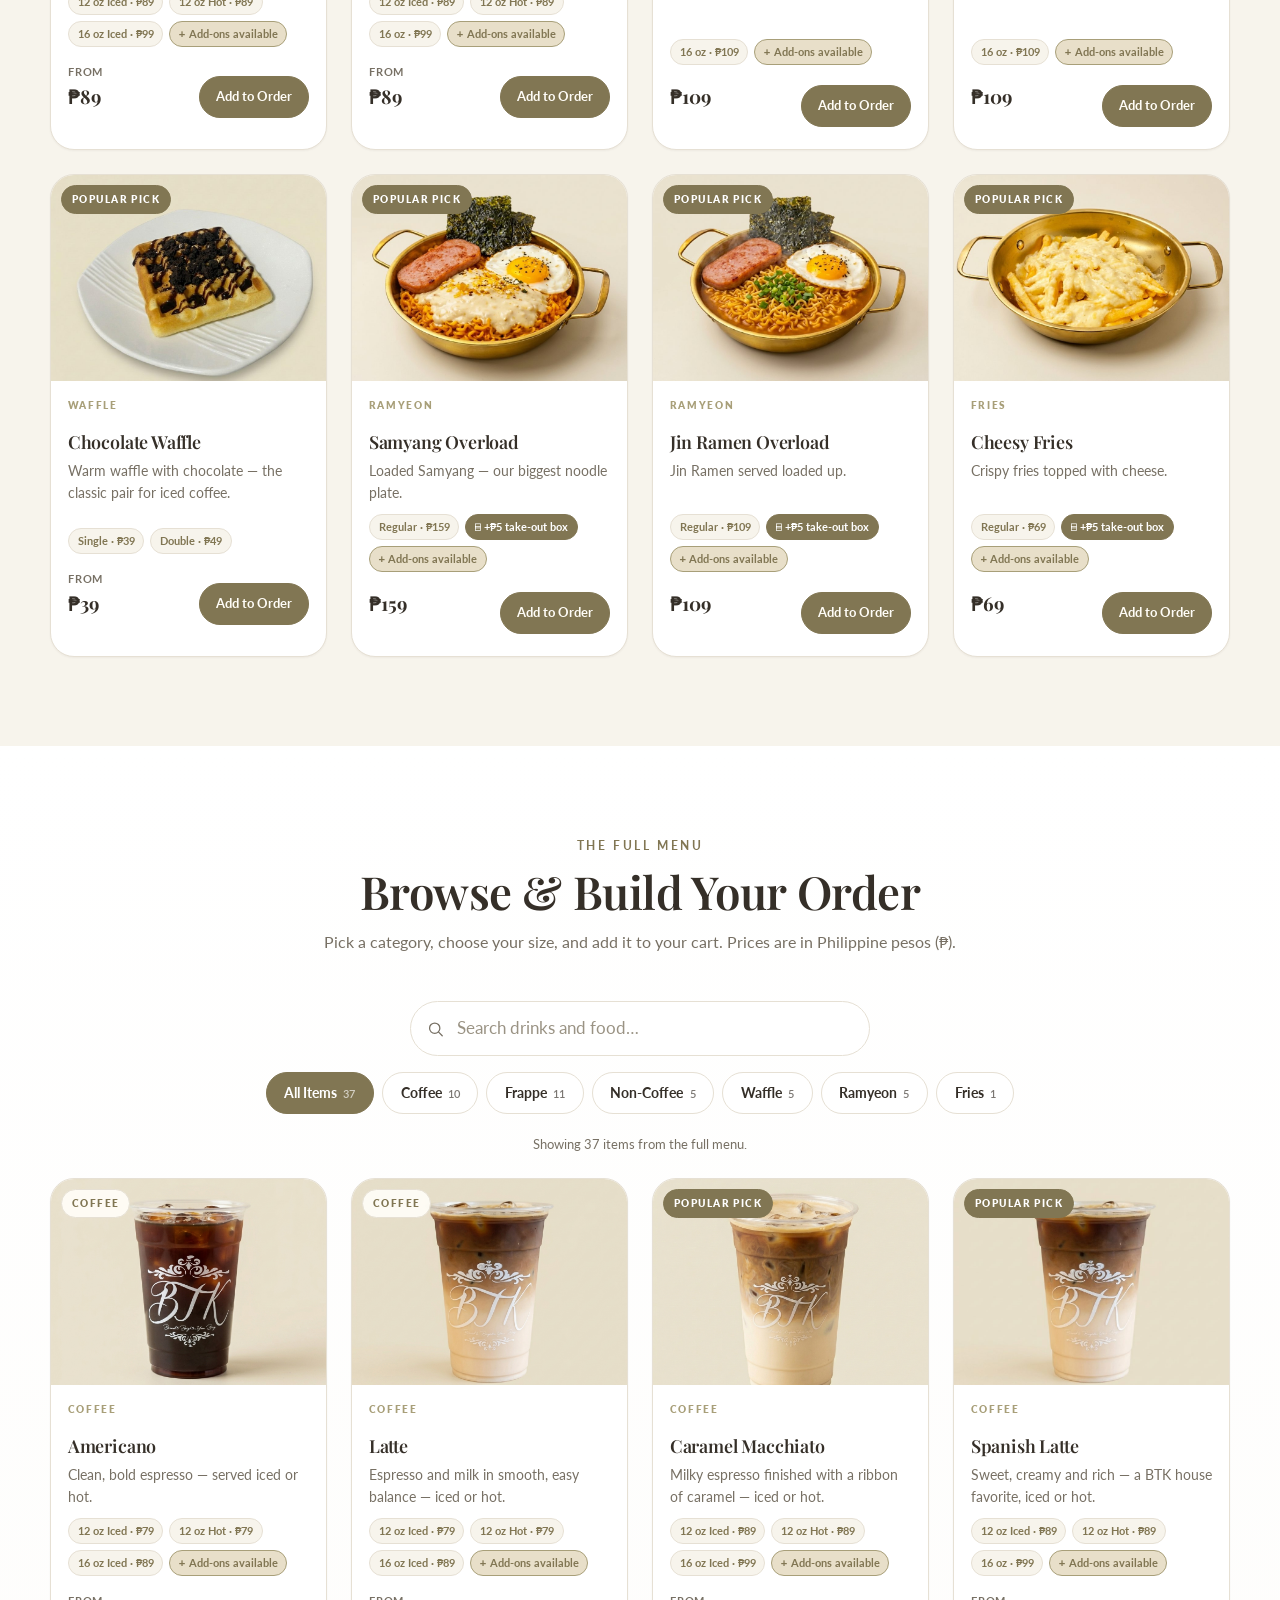
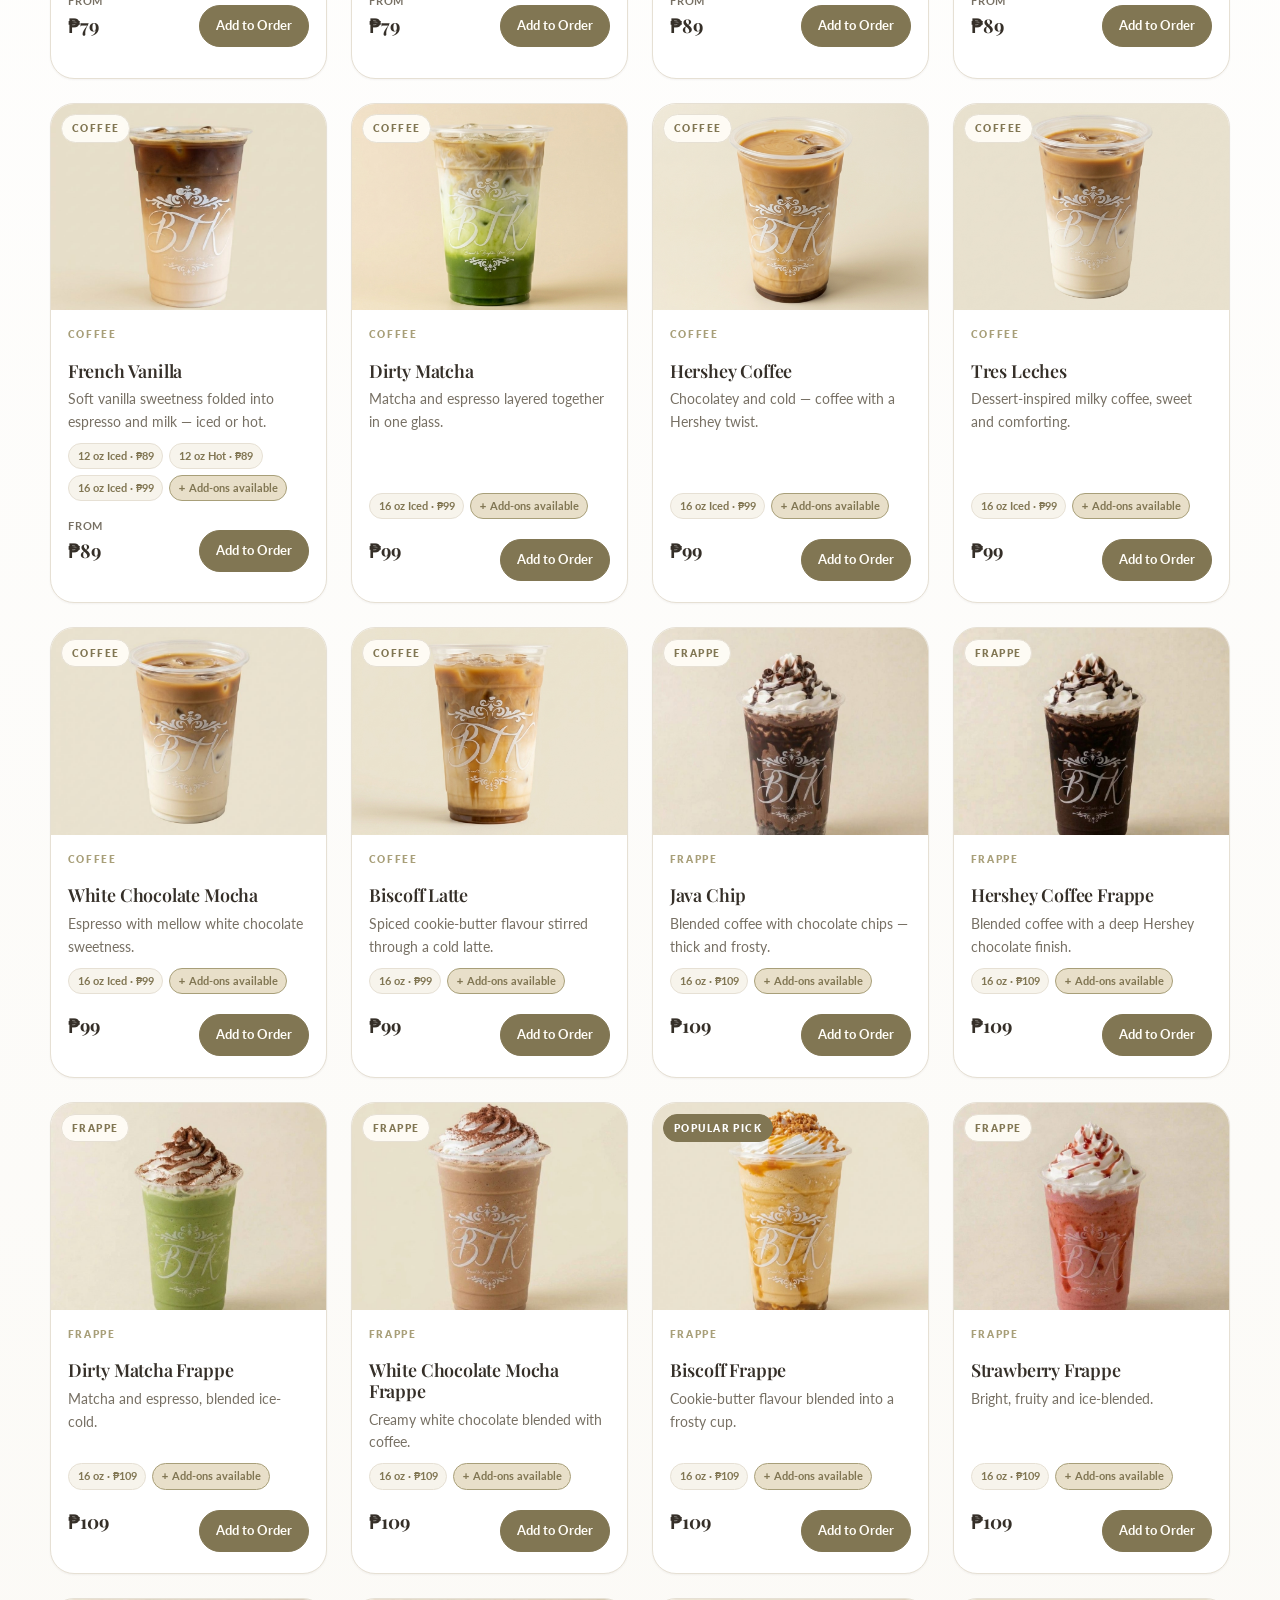
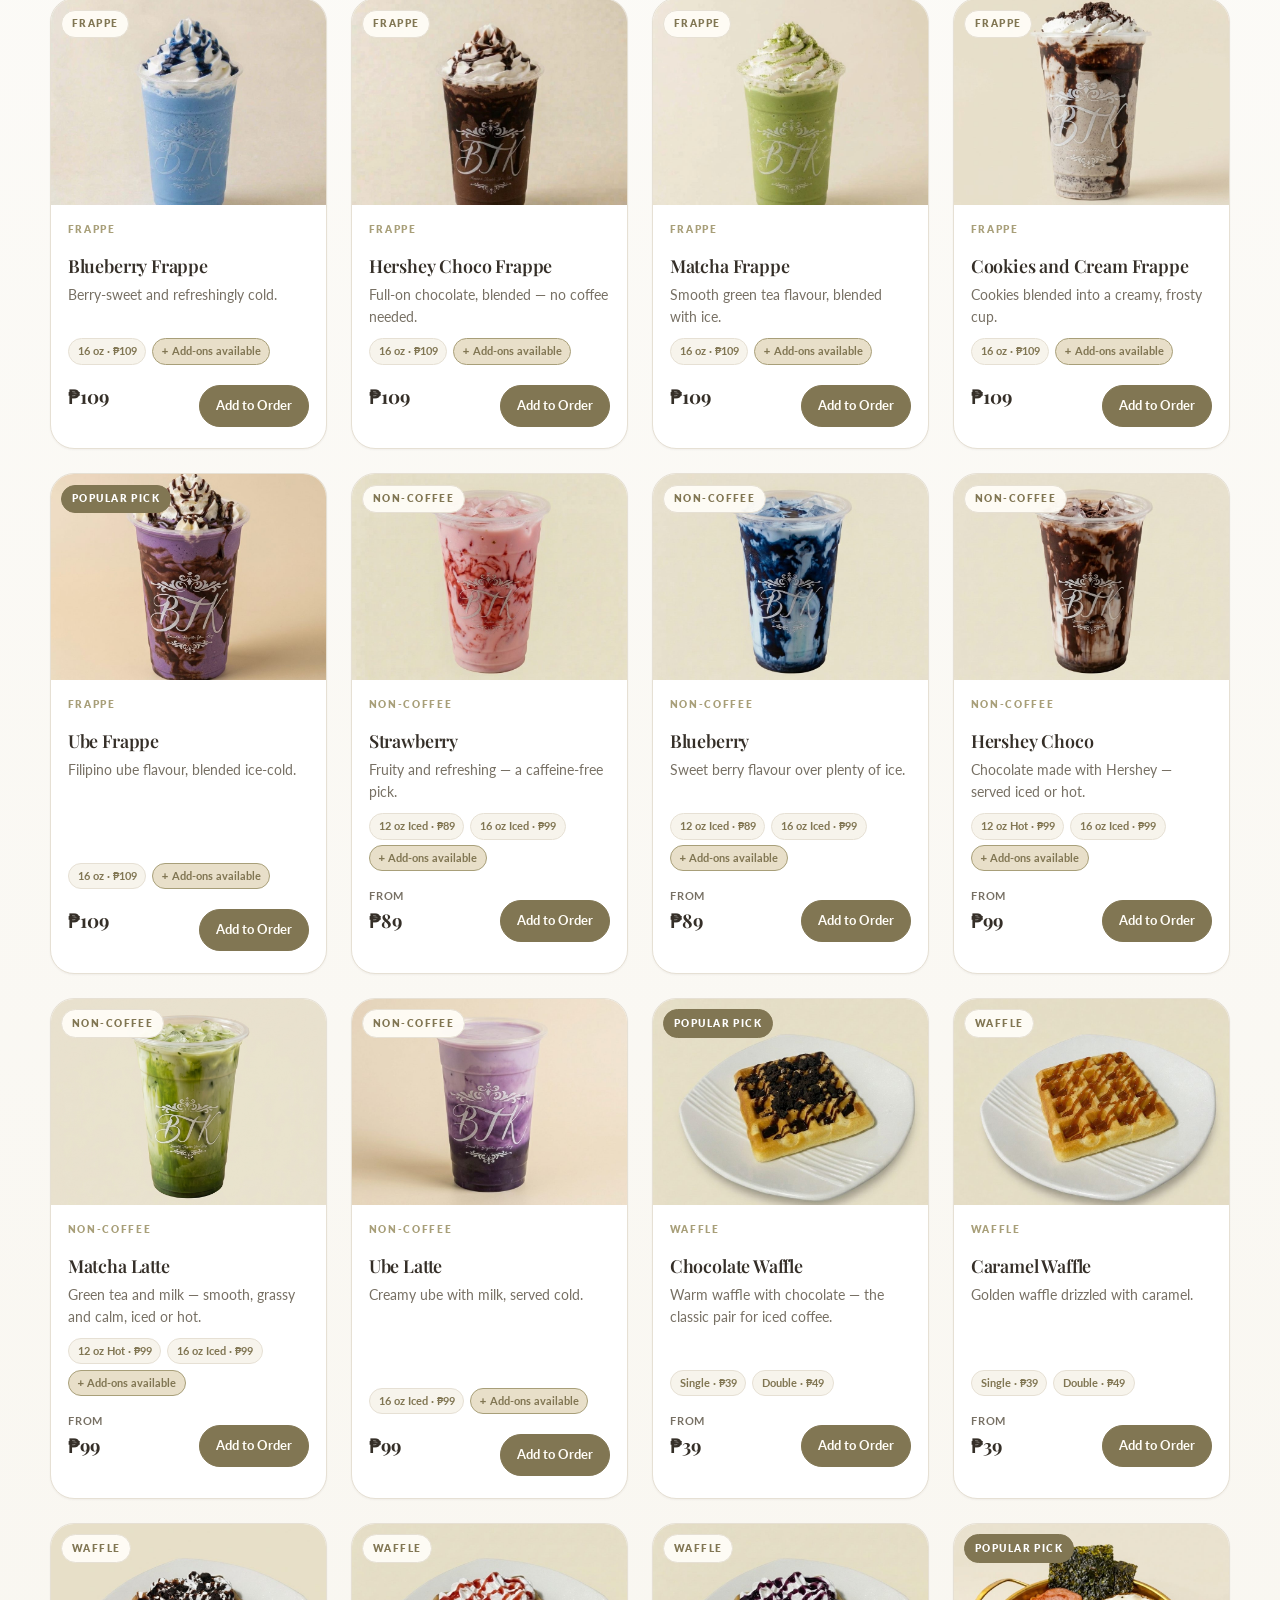
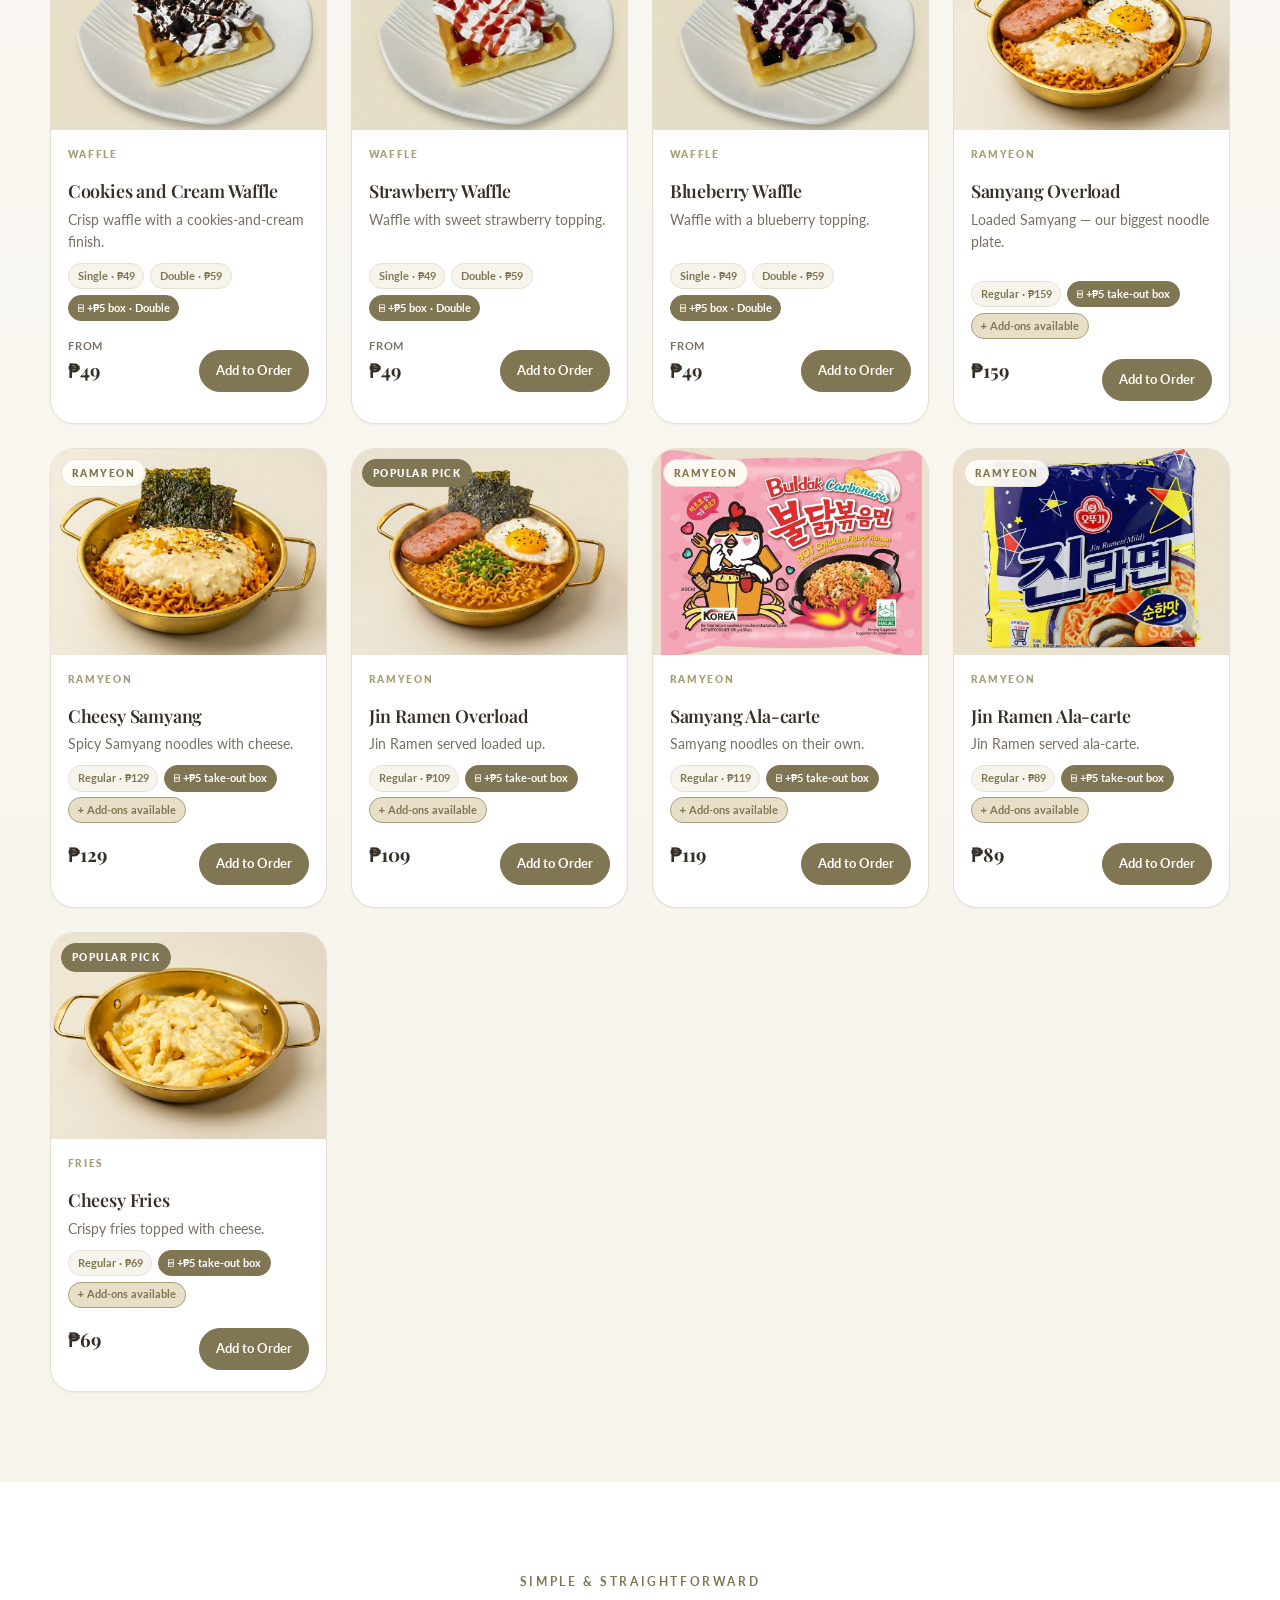
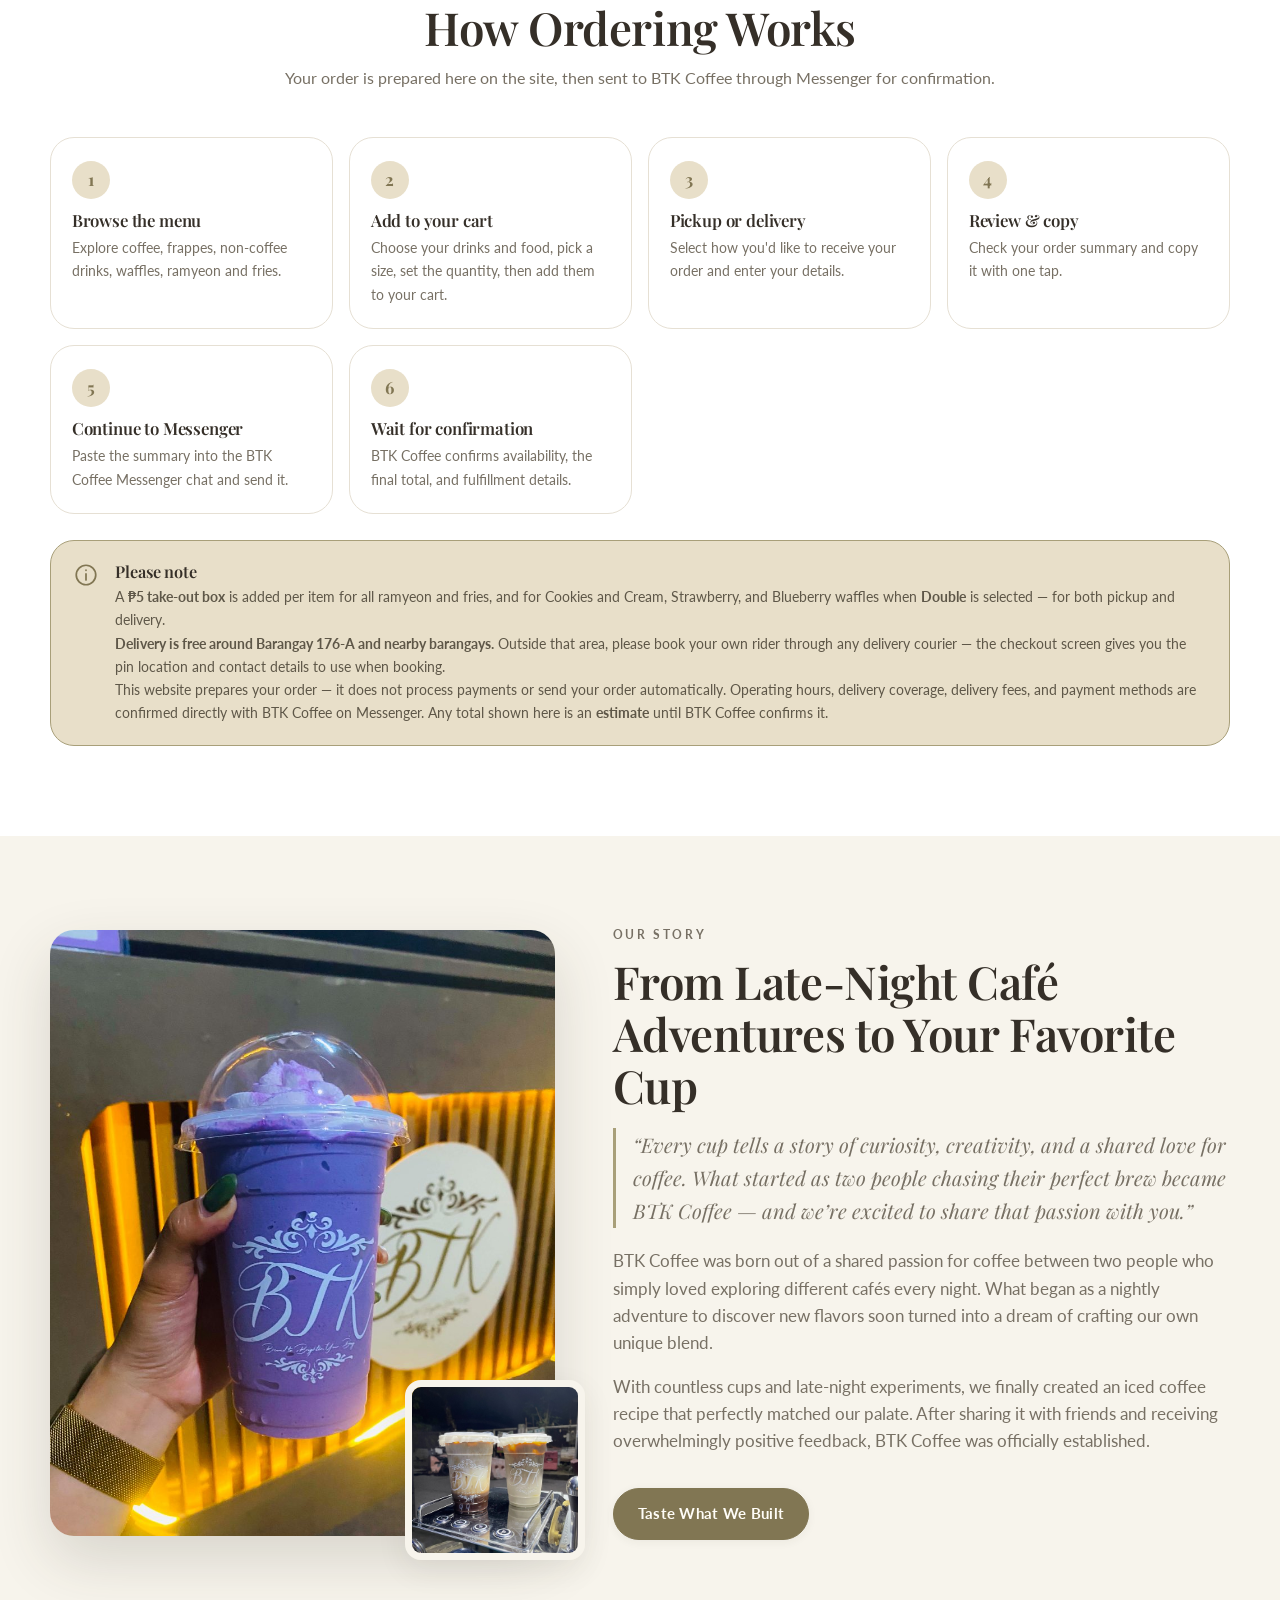
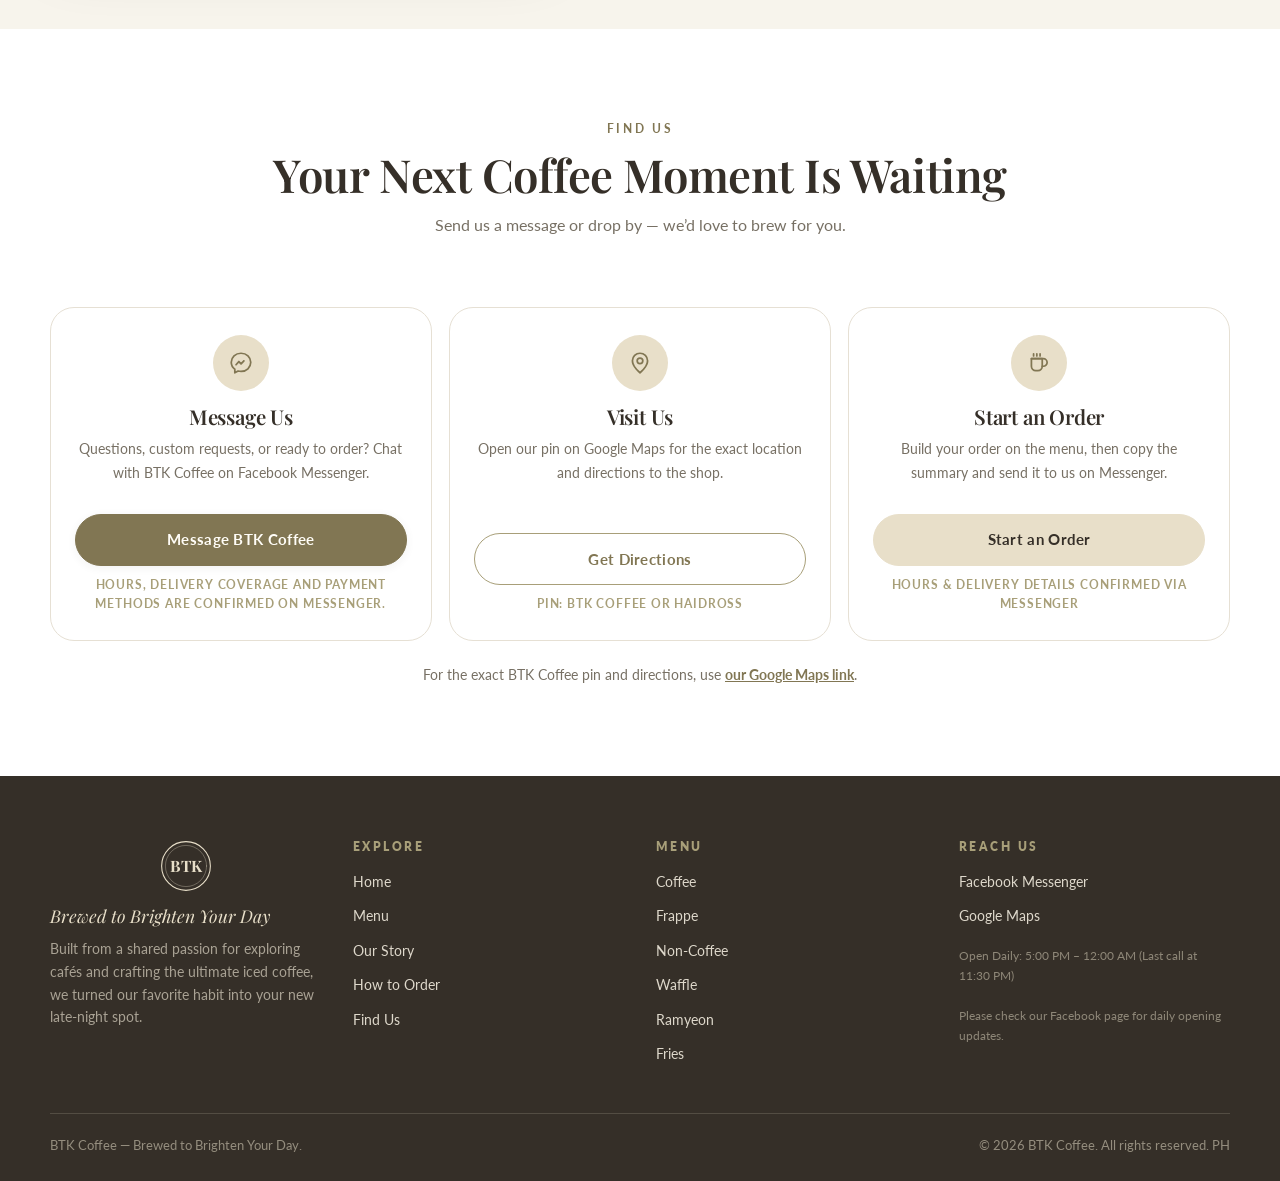
==== commit 245e9289: "Add files via upload" ====
--- a/index.html
+++ b/index.html
@@ -65,15 +65,15 @@
       <li><a href="#contact" class="nav-link">Contact</a></li>
     </ul>
 
+    <span class="store-status" data-store-status role="status" hidden>
+      <span class="ss-dot" aria-hidden="true"></span>
+      <span class="ss-text">
+        <strong data-store-label>Open today</strong>
+        <small data-store-note>Accepting orders</small>
+      </span>
+    </span>
+
     <div class="nav-actions">
-      <span class="store-status" data-store-status role="status" hidden>
-        <span class="ss-dot" aria-hidden="true"></span>
-        <span class="ss-text">
-          <strong data-store-label>Open today</strong>
-          <small data-store-note>Accepting orders</small>
-        </span>
-      </span>
-
       <button class="cart-btn" id="cartBtn" type="button" aria-label="Open cart" aria-haspopup="dialog" aria-expanded="false">
         <svg viewBox="0 0 24 24" width="22" height="22" fill="none" stroke="currentColor" stroke-width="1.6" stroke-linecap="round" stroke-linejoin="round" aria-hidden="true" focusable="false">
           <path d="M3 4h2l2.4 11.2a2 2 0 0 0 2 1.6h7.5a2 2 0 0 0 2-1.55L20.5 8H6"/>
--- a/style.css
+++ b/style.css
@@ -41,7 +41,8 @@
   --maxw:1180px;
   --ease:cubic-bezier(.22,.61,.36,1);
   --t:.28s var(--ease);
-  --header-h:76px;
+  --header-h:76px;    /* used for scroll offset under the sticky header */
+  --nav-row-h:76px;   /* height of the nav's first row */
 }
 
 /* ---------- 2. Reset ---------- */
@@ -134,7 +135,7 @@
   transition:box-shadow var(--t);
 }
 .site-header.scrolled{box-shadow:var(--shadow-sm)}
-.nav{display:flex;align-items:center;gap:1rem;min-height:var(--header-h)}
+.nav{display:flex;align-items:center;gap:1rem;min-height:var(--nav-row-h)}
 .brand{display:flex;align-items:center;gap:.7rem;color:var(--khaki-deep);flex:none}
 .brand:hover{color:var(--ink)}
 .brand-mark{display:grid;place-items:center;color:inherit}
@@ -176,12 +177,30 @@
 .store-status.is-closed .ss-text strong{color:#8E3F36}
 @keyframes ssPulse{0%{transform:scale(.7);opacity:.6}100%{transform:scale(1.5);opacity:0}}
 @media (prefers-reduced-motion:reduce){.store-status.is-open .ss-dot::after{animation:none;opacity:.3}}
-@media (max-width:899px){.ss-text small{display:none}}
-@media (max-width:560px){
-  .ss-text{display:none}
-  .store-status{padding:.4rem;gap:0}
-}
-.nav-links + .nav-actions{margin-left:.6rem}
+
+/* Sits just left of the cart on desktop (nav-links already holds the auto
+   margin that right-aligns this whole group). */
+.store-status:not([hidden]) + .nav-actions{margin-left:.5rem}
+.store-status[hidden] + .nav-actions{margin-left:.6rem}
+
+/* Mobile: drop to a full-width second row so the label AND note are
+   always fully readable — never truncated or hidden. */
+@media (max-width:899px){
+  .nav{flex-wrap:wrap;row-gap:.45rem}
+  /* Only pad the extra row when the badge is actually on. */
+  .nav:has(.store-status:not([hidden])){padding-bottom:.5rem}
+  .store-status{
+    order:10;flex:1 0 100%;margin-left:0;justify-content:center;
+    padding:.45rem .9rem;border-radius:var(--radius)
+  }
+  .store-status:not([hidden]) + .nav-actions{margin-left:auto}
+  .ss-text{flex-direction:row;align-items:baseline;gap:.4rem;flex-wrap:wrap;justify-content:center}
+  .ss-text strong{font-size:.82rem}
+  .ss-text small{font-size:.72rem;white-space:normal}
+  .ss-text small::before{content:"·";margin-right:.4rem;color:var(--khaki)}
+  /* Extra scroll offset only while the badge is actually shown. */
+  :root:has(.store-status:not([hidden])){--header-h:120px}
+}
 .cart-btn{
   position:relative;width:46px;height:46px;display:grid;place-items:center;
   border-radius:50%;border:1.5px solid var(--line);background:var(--white);color:var(--ink);
@@ -729,7 +748,8 @@
 }
 
 @media (max-width:640px){
-  :root{--header-h:66px}
+  :root{--header-h:66px;--nav-row-h:62px}
+  :root:has(.store-status:not([hidden])){--header-h:118px}
   .announce p{font-size:.68rem;letter-spacing:.06em}
   .brand-name{font-size:1.12rem}
   .grid.cards{grid-template-columns:repeat(auto-fill,minmax(158px,1fr));gap:.75rem}
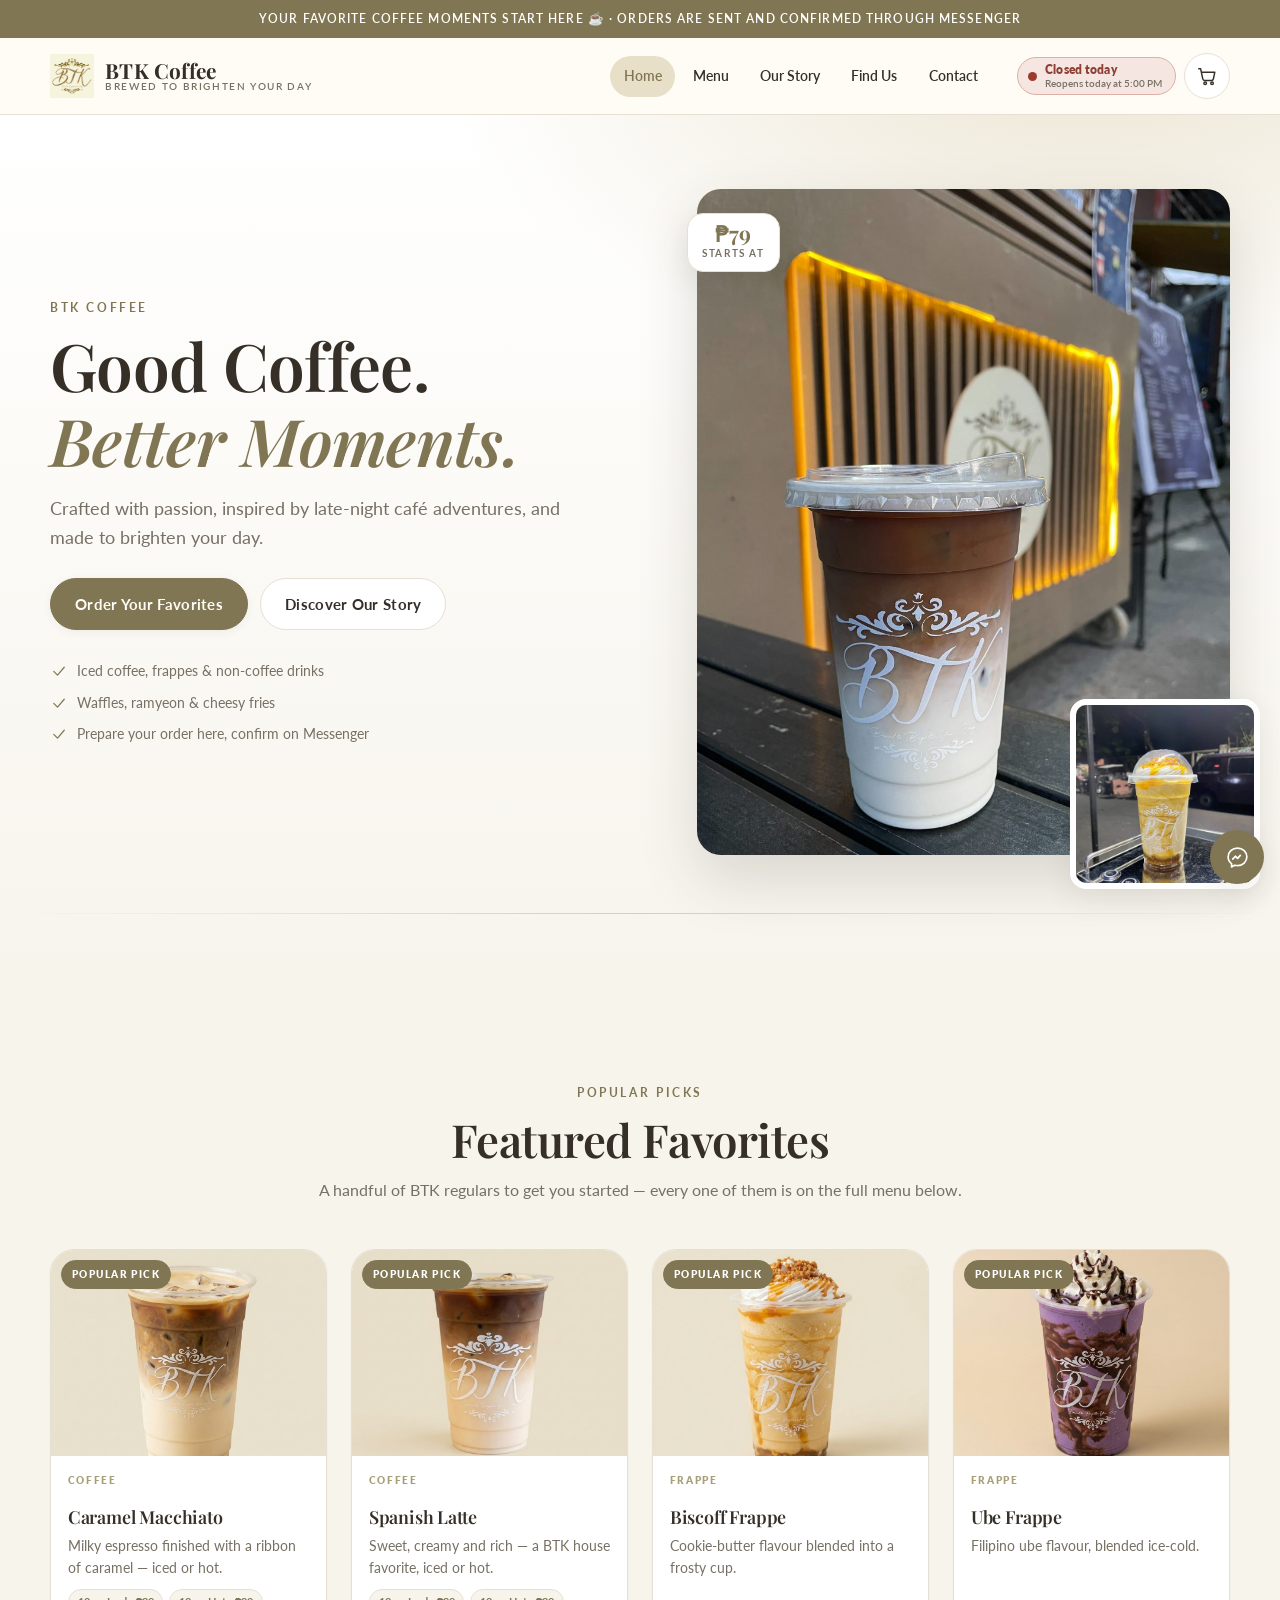
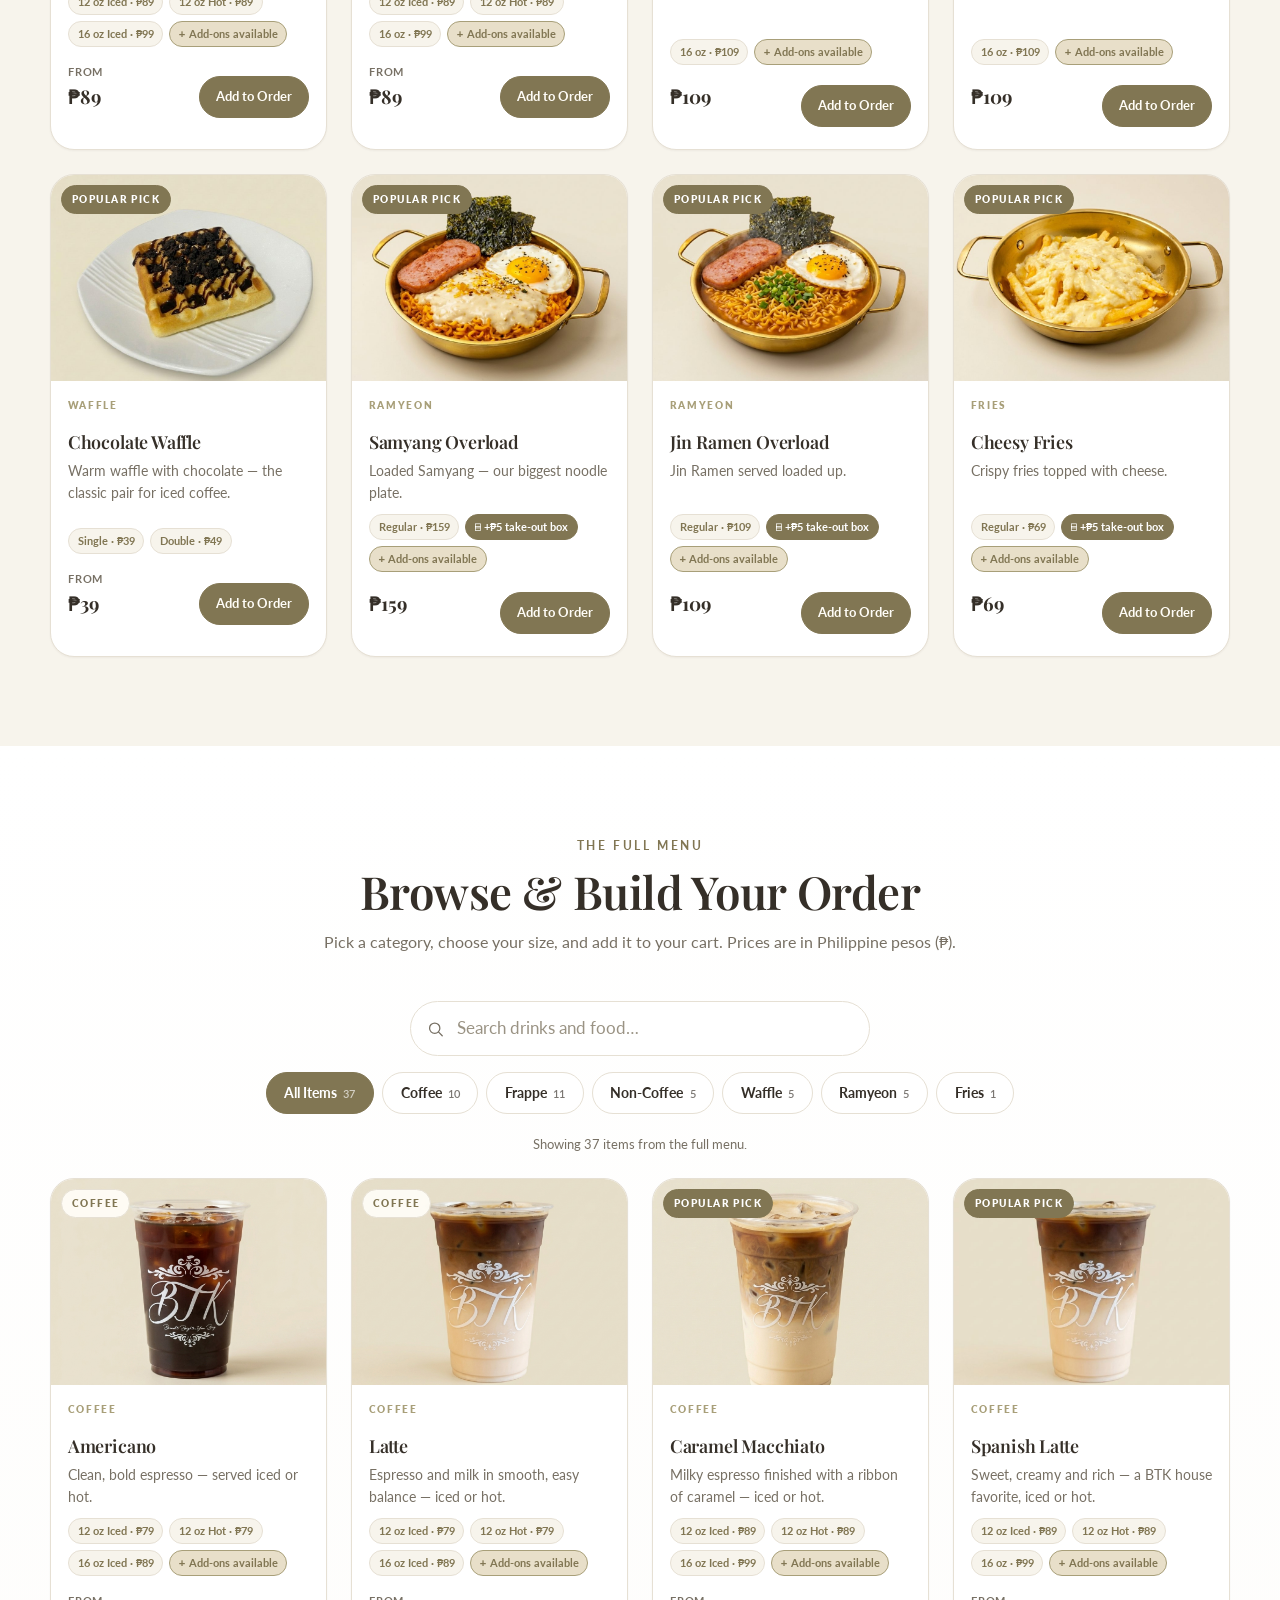
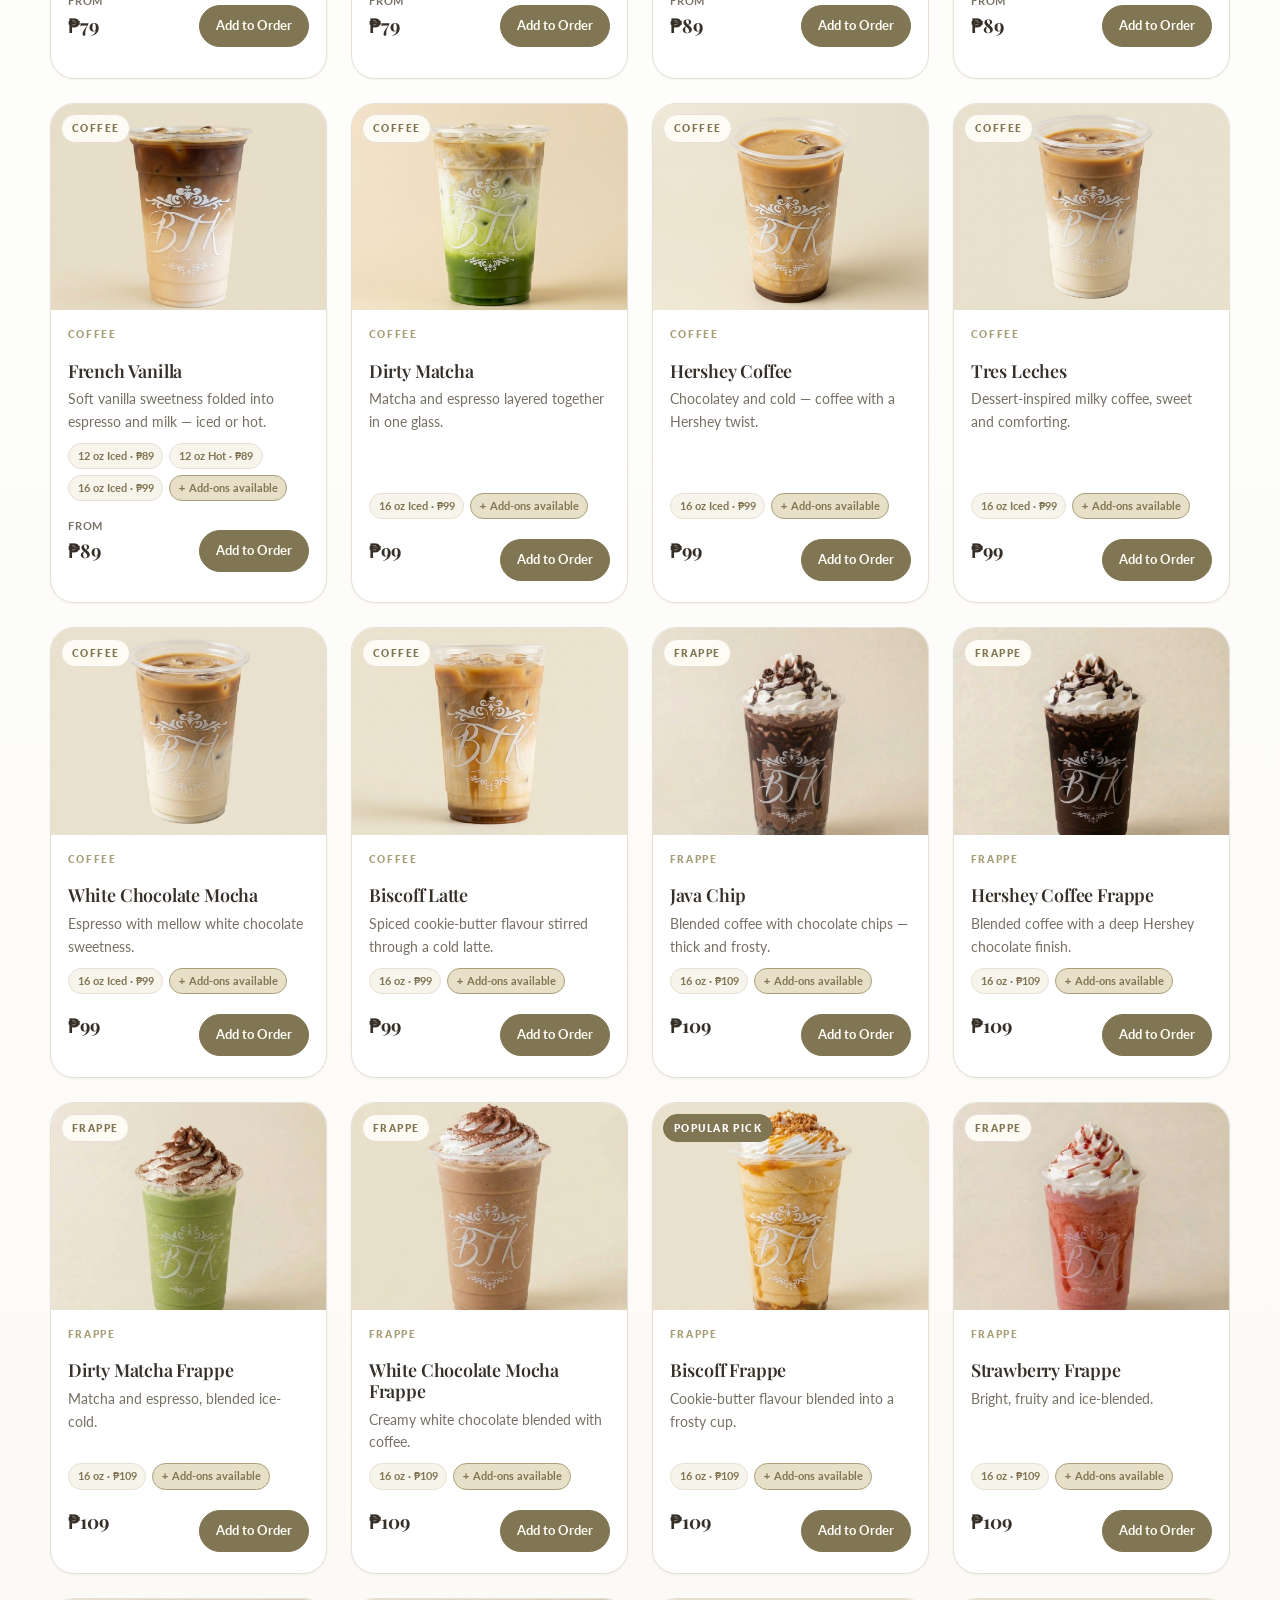
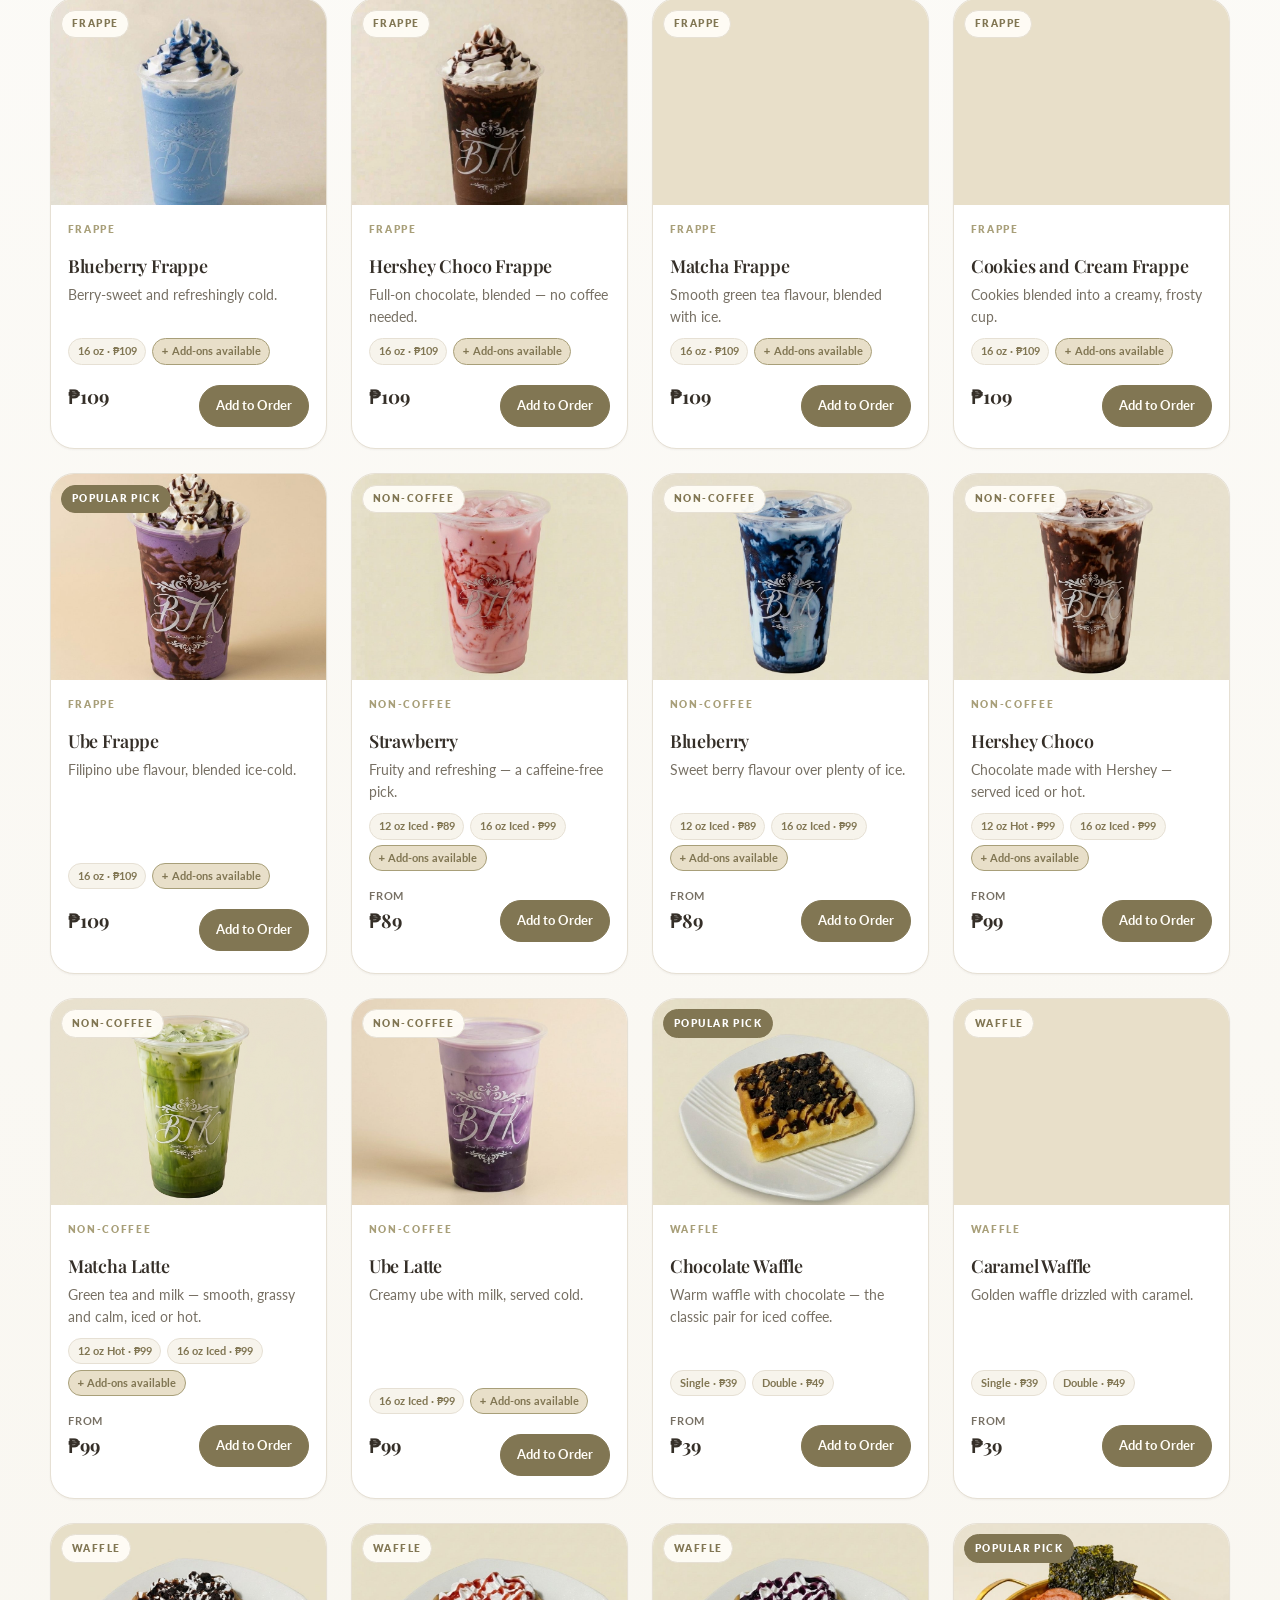
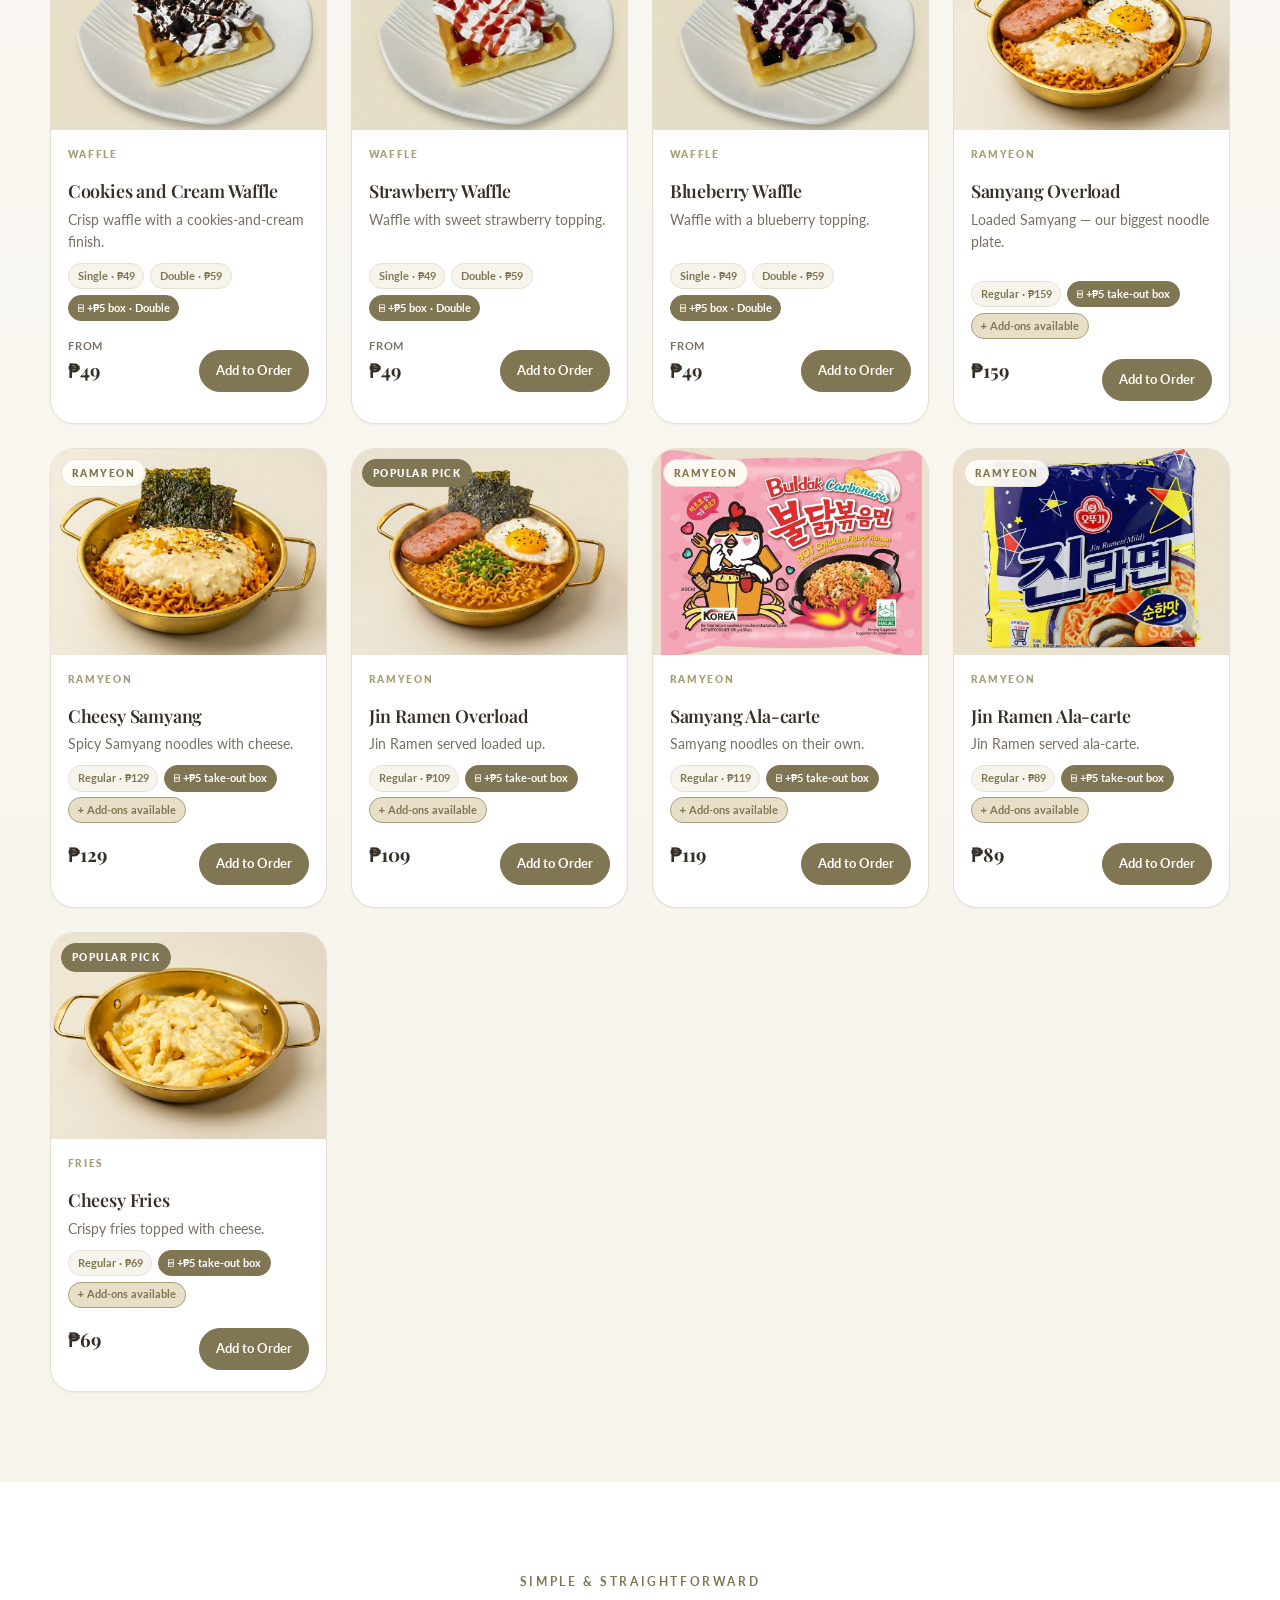
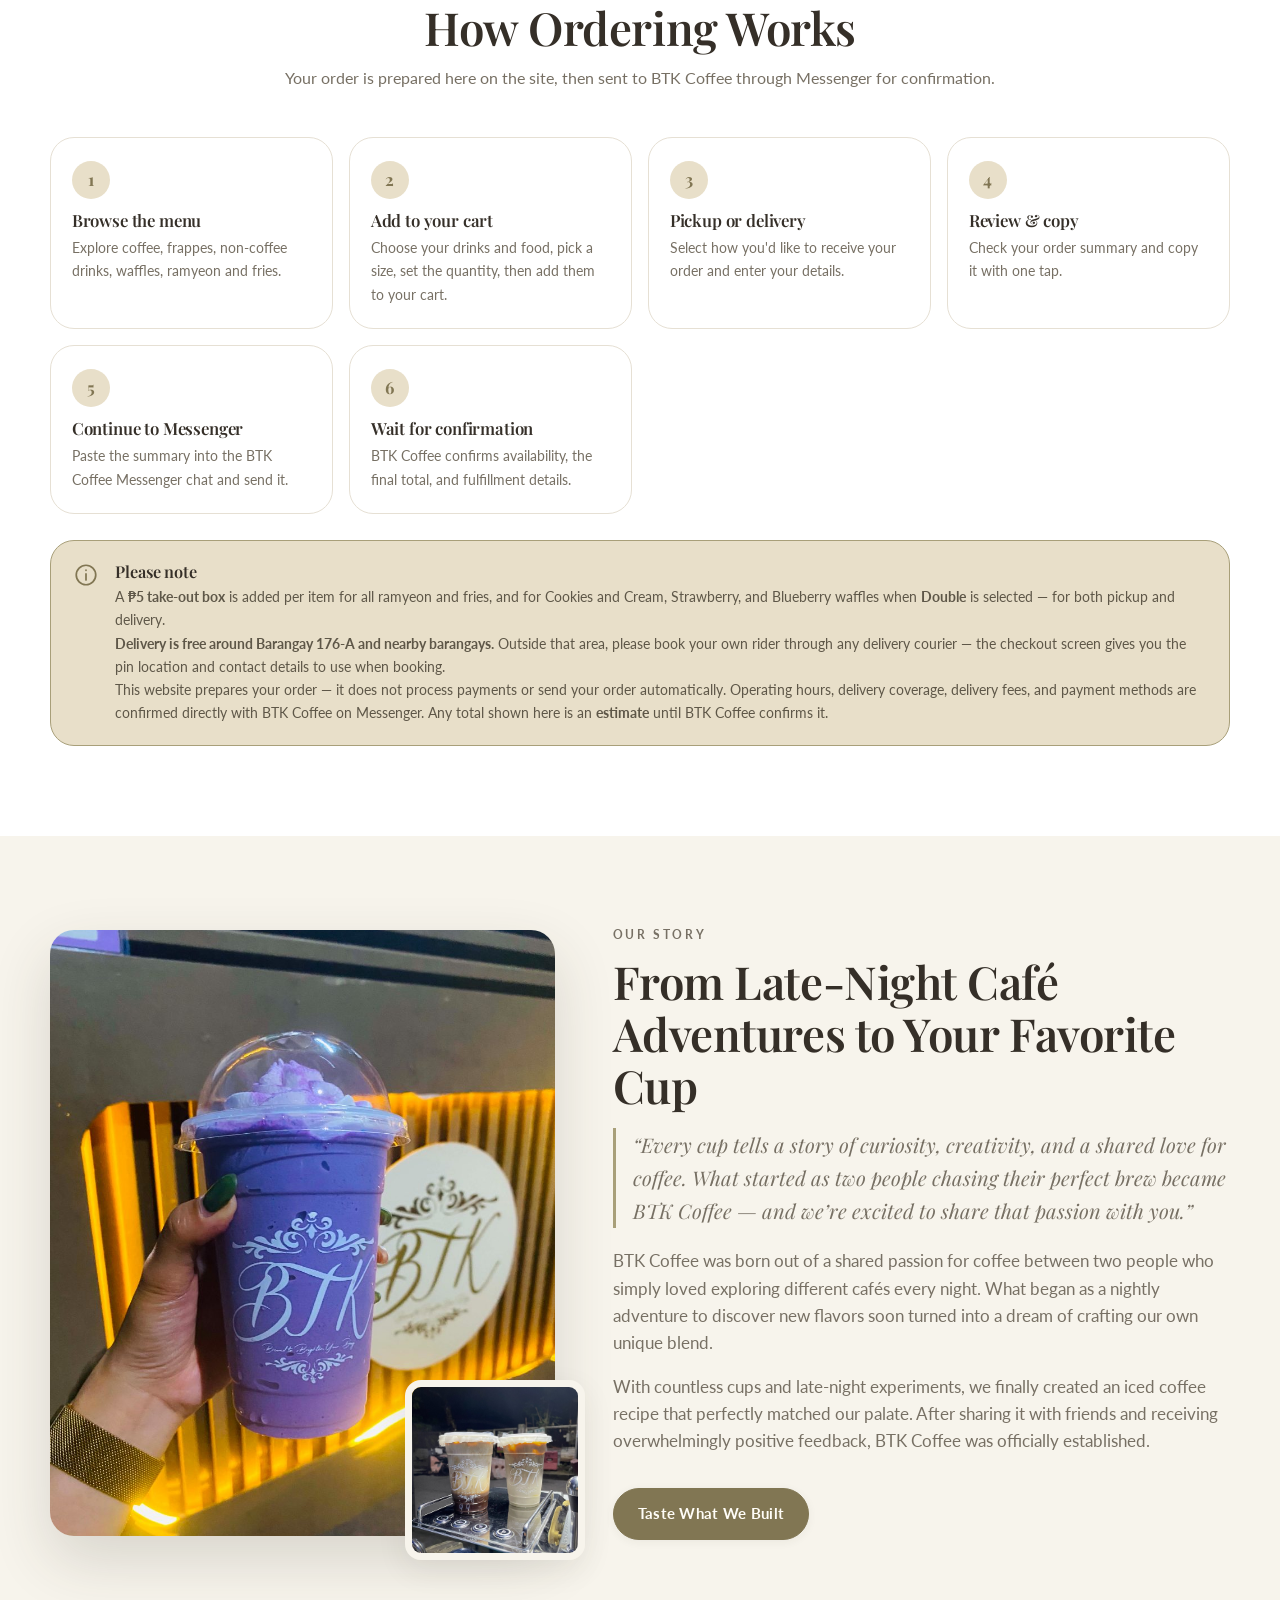
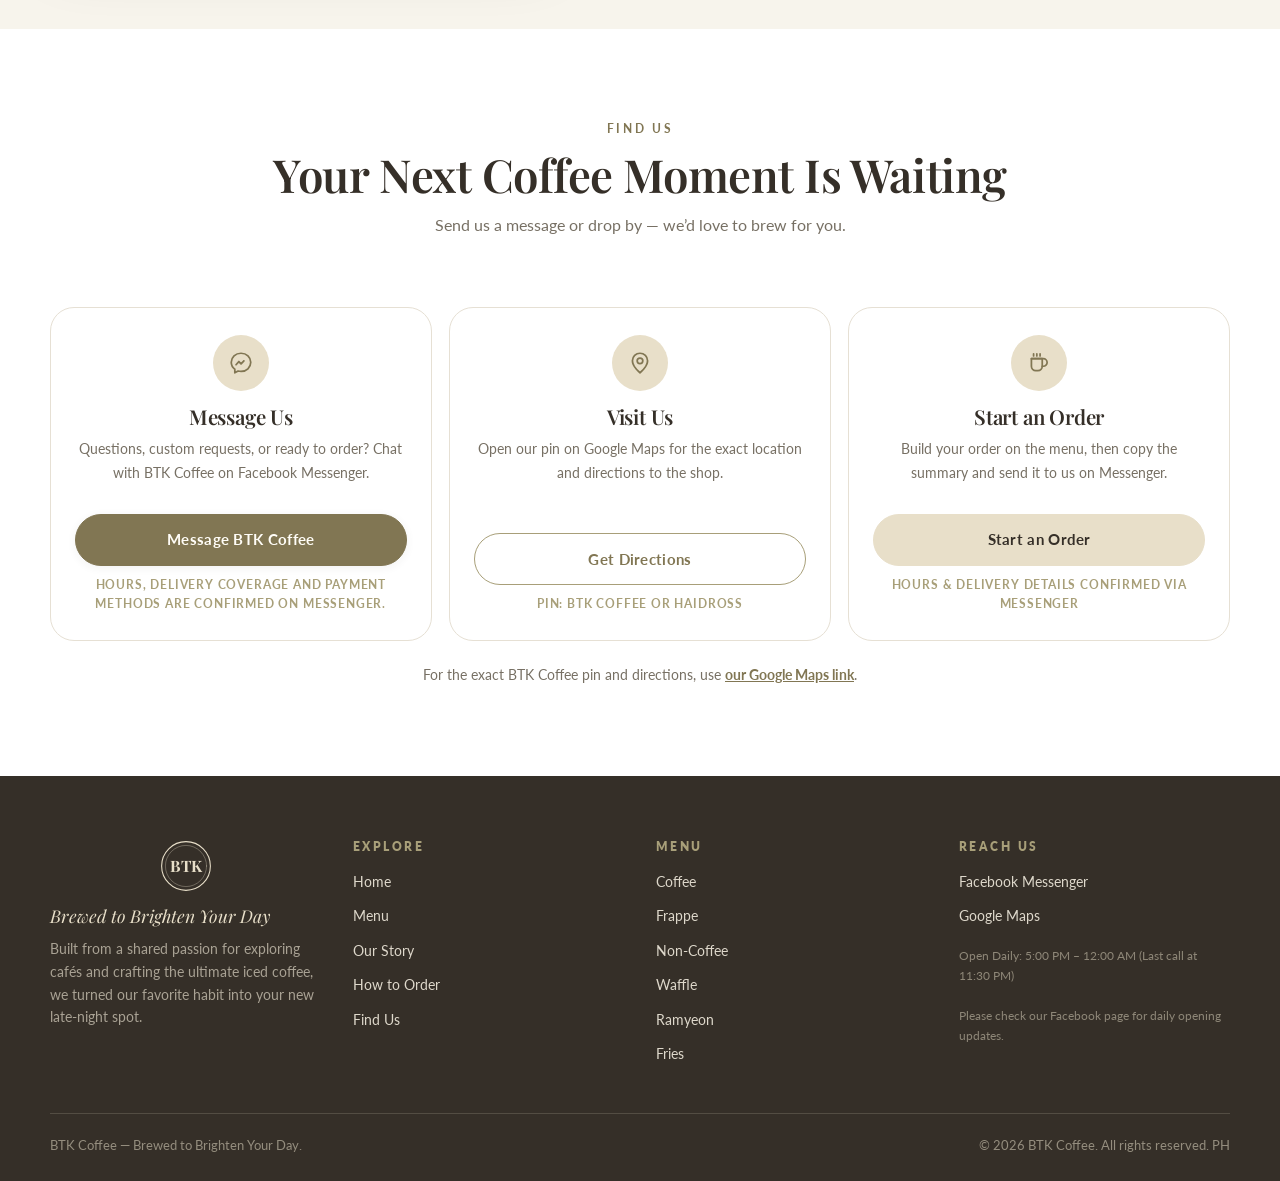
==== commit 555be50a: "Add files via upload" ====
--- a/index.html
+++ b/index.html
@@ -65,15 +65,15 @@
       <li><a href="#contact" class="nav-link">Contact</a></li>
     </ul>
 
-    <span class="store-status" data-store-status role="status" hidden>
-      <span class="ss-dot" aria-hidden="true"></span>
-      <span class="ss-text">
-        <strong data-store-label>Open today</strong>
-        <small data-store-note>Accepting orders</small>
+    <div class="nav-actions">
+      <span class="store-status" data-store-status role="status" hidden>
+        <span class="ss-dot" aria-hidden="true"></span>
+        <span class="ss-text">
+          <strong data-store-label>Open today</strong>
+          <small data-store-note>Accepting orders</small>
+        </span>
       </span>
-    </span>
-
-    <div class="nav-actions">
+
       <button class="cart-btn" id="cartBtn" type="button" aria-label="Open cart" aria-haspopup="dialog" aria-expanded="false">
         <svg viewBox="0 0 24 24" width="22" height="22" fill="none" stroke="currentColor" stroke-width="1.6" stroke-linecap="round" stroke-linejoin="round" aria-hidden="true" focusable="false">
           <path d="M3 4h2l2.4 11.2a2 2 0 0 0 2 1.6h7.5a2 2 0 0 0 2-1.55L20.5 8H6"/>
--- a/style.css
+++ b/style.css
@@ -41,8 +41,7 @@
   --maxw:1180px;
   --ease:cubic-bezier(.22,.61,.36,1);
   --t:.28s var(--ease);
-  --header-h:76px;    /* used for scroll offset under the sticky header */
-  --nav-row-h:76px;   /* height of the nav's first row */
+  --header-h:76px;
 }
 
 /* ---------- 2. Reset ---------- */
@@ -135,7 +134,7 @@
   transition:box-shadow var(--t);
 }
 .site-header.scrolled{box-shadow:var(--shadow-sm)}
-.nav{display:flex;align-items:center;gap:1rem;min-height:var(--nav-row-h)}
+.nav{display:flex;align-items:center;gap:1rem;min-height:var(--header-h)}
 .brand{display:flex;align-items:center;gap:.7rem;color:var(--khaki-deep);flex:none}
 .brand:hover{color:var(--ink)}
 .brand-mark{display:grid;place-items:center;color:inherit}
@@ -177,30 +176,12 @@
 .store-status.is-closed .ss-text strong{color:#8E3F36}
 @keyframes ssPulse{0%{transform:scale(.7);opacity:.6}100%{transform:scale(1.5);opacity:0}}
 @media (prefers-reduced-motion:reduce){.store-status.is-open .ss-dot::after{animation:none;opacity:.3}}
-
-/* Sits just left of the cart on desktop (nav-links already holds the auto
-   margin that right-aligns this whole group). */
-.store-status:not([hidden]) + .nav-actions{margin-left:.5rem}
-.store-status[hidden] + .nav-actions{margin-left:.6rem}
-
-/* Mobile: drop to a full-width second row so the label AND note are
-   always fully readable — never truncated or hidden. */
-@media (max-width:899px){
-  .nav{flex-wrap:wrap;row-gap:.45rem}
-  /* Only pad the extra row when the badge is actually on. */
-  .nav:has(.store-status:not([hidden])){padding-bottom:.5rem}
-  .store-status{
-    order:10;flex:1 0 100%;margin-left:0;justify-content:center;
-    padding:.45rem .9rem;border-radius:var(--radius)
-  }
-  .store-status:not([hidden]) + .nav-actions{margin-left:auto}
-  .ss-text{flex-direction:row;align-items:baseline;gap:.4rem;flex-wrap:wrap;justify-content:center}
-  .ss-text strong{font-size:.82rem}
-  .ss-text small{font-size:.72rem;white-space:normal}
-  .ss-text small::before{content:"·";margin-right:.4rem;color:var(--khaki)}
-  /* Extra scroll offset only while the badge is actually shown. */
-  :root:has(.store-status:not([hidden])){--header-h:120px}
-}
+@media (max-width:899px){.ss-text small{display:none}}
+@media (max-width:560px){
+  .ss-text{display:none}
+  .store-status{padding:.4rem;gap:0}
+}
+.nav-links + .nav-actions{margin-left:.6rem}
 .cart-btn{
   position:relative;width:46px;height:46px;display:grid;place-items:center;
   border-radius:50%;border:1.5px solid var(--line);background:var(--white);color:var(--ink);
@@ -282,6 +263,22 @@
   padding:.3rem .6rem;border-radius:var(--radius-pill);border:1px solid var(--line)
 }
 .card-tag.pop{background:var(--khaki-deep);color:var(--ivory);border-color:var(--khaki-deep)}
+.card-tag.oos{background:#8E3F36;color:#fff;border-color:#8E3F36}
+
+/* Out of stock — listed but not orderable */
+.card.is-oos{background:var(--cream);border-style:dashed}
+.card.is-oos:hover{transform:none;box-shadow:var(--shadow-xs);border-color:var(--line)}
+.card.is-oos .card-media{position:relative}
+.card.is-oos .card-media img{filter:grayscale(.85) opacity(.55)}
+.card.is-oos:hover .card-media img{transform:none}
+.card.is-oos .card-name,.card.is-oos .price{color:var(--muted)}
+.card.is-oos .card-desc,.card.is-oos .card-cat{opacity:.75}
+.card.is-oos .size-pill{opacity:.6}
+.add-btn.is-disabled{
+  background:transparent;color:#8E3F36;border:1.5px dashed #C9A49E;
+  cursor:not-allowed;pointer-events:none;font-weight:800;letter-spacing:.04em
+}
+.add-btn.is-disabled:hover{transform:none}
 .card-body{display:flex;flex-direction:column;flex:1;padding:1rem 1.05rem 1.1rem;gap:.45rem}
 .card-cat{font-size:.65rem;letter-spacing:.16em;text-transform:uppercase;color:var(--khaki);font-weight:800}
 .card-name{font-family:var(--head);font-size:1.12rem;font-weight:600;margin:0}
@@ -748,8 +745,7 @@
 }
 
 @media (max-width:640px){
-  :root{--header-h:66px;--nav-row-h:62px}
-  :root:has(.store-status:not([hidden])){--header-h:118px}
+  :root{--header-h:66px}
   .announce p{font-size:.68rem;letter-spacing:.06em}
   .brand-name{font-size:1.12rem}
   .grid.cards{grid-template-columns:repeat(auto-fill,minmax(158px,1fr));gap:.75rem}
